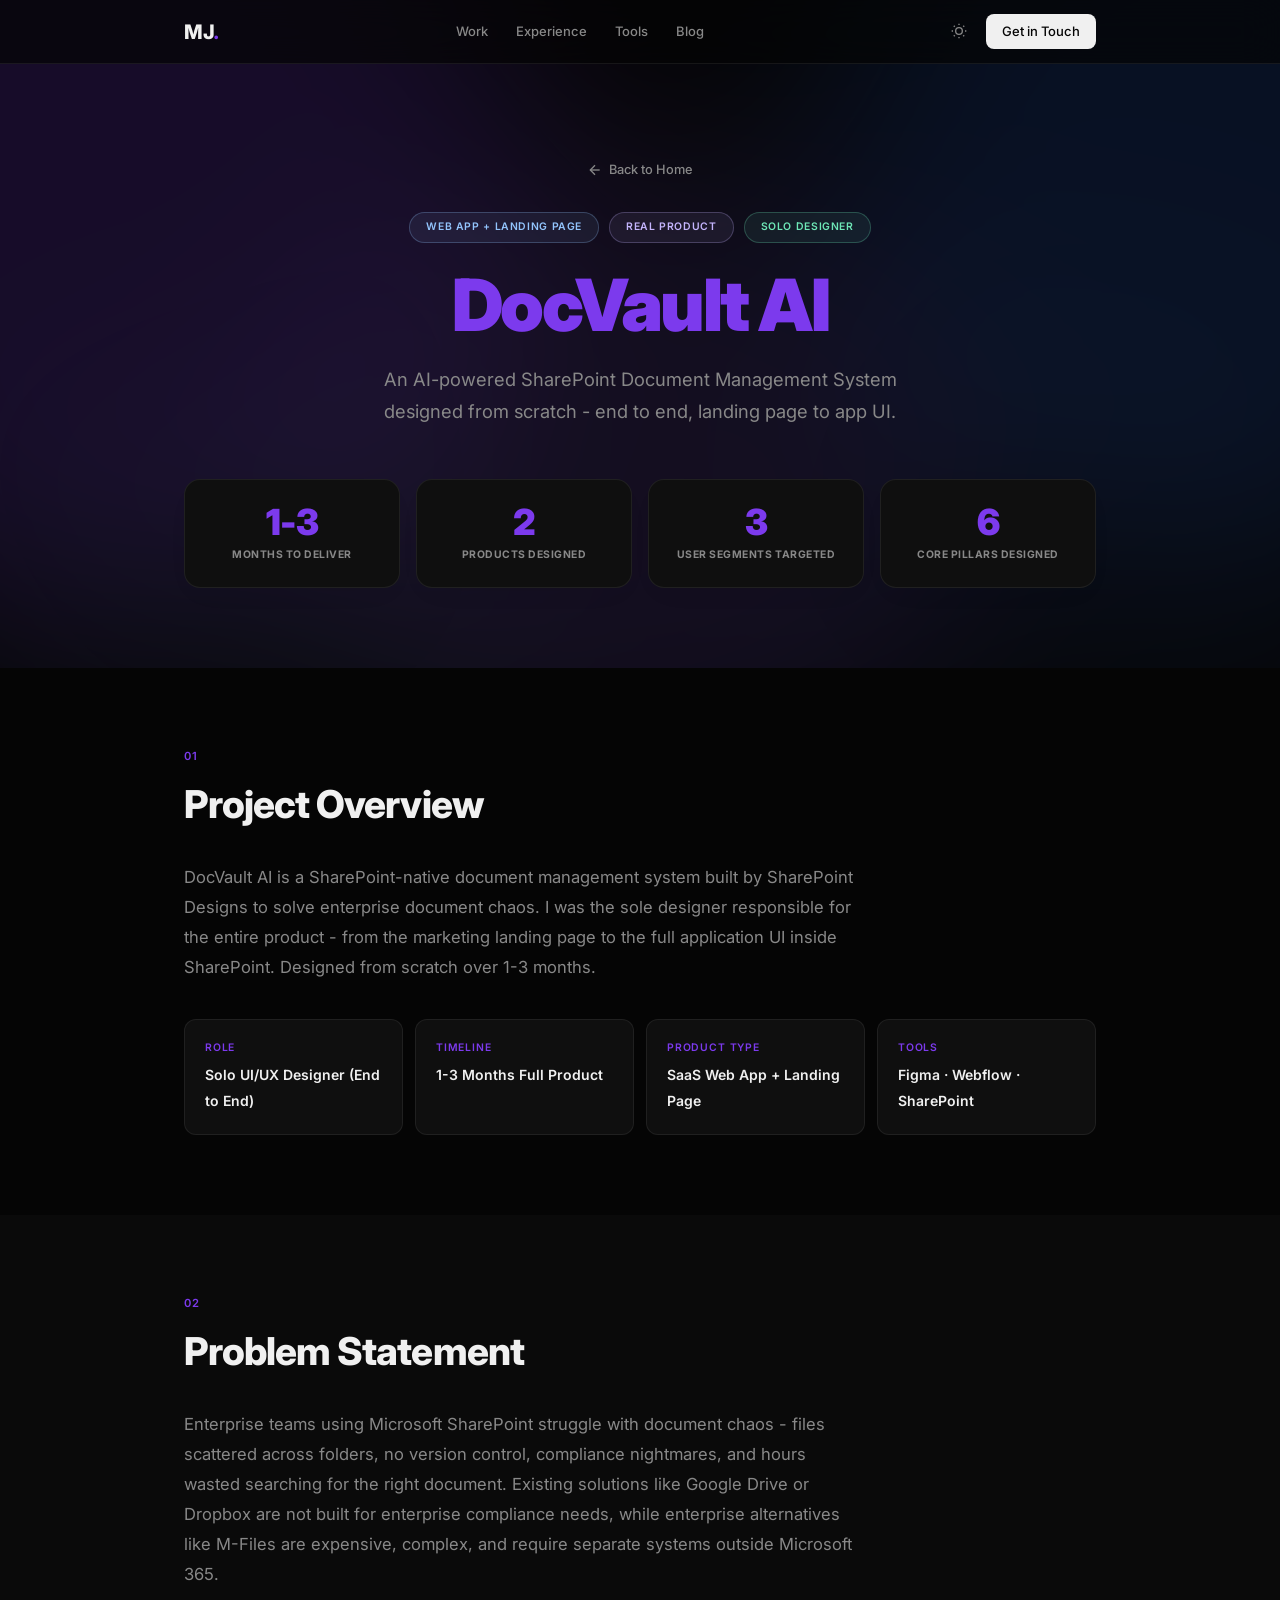
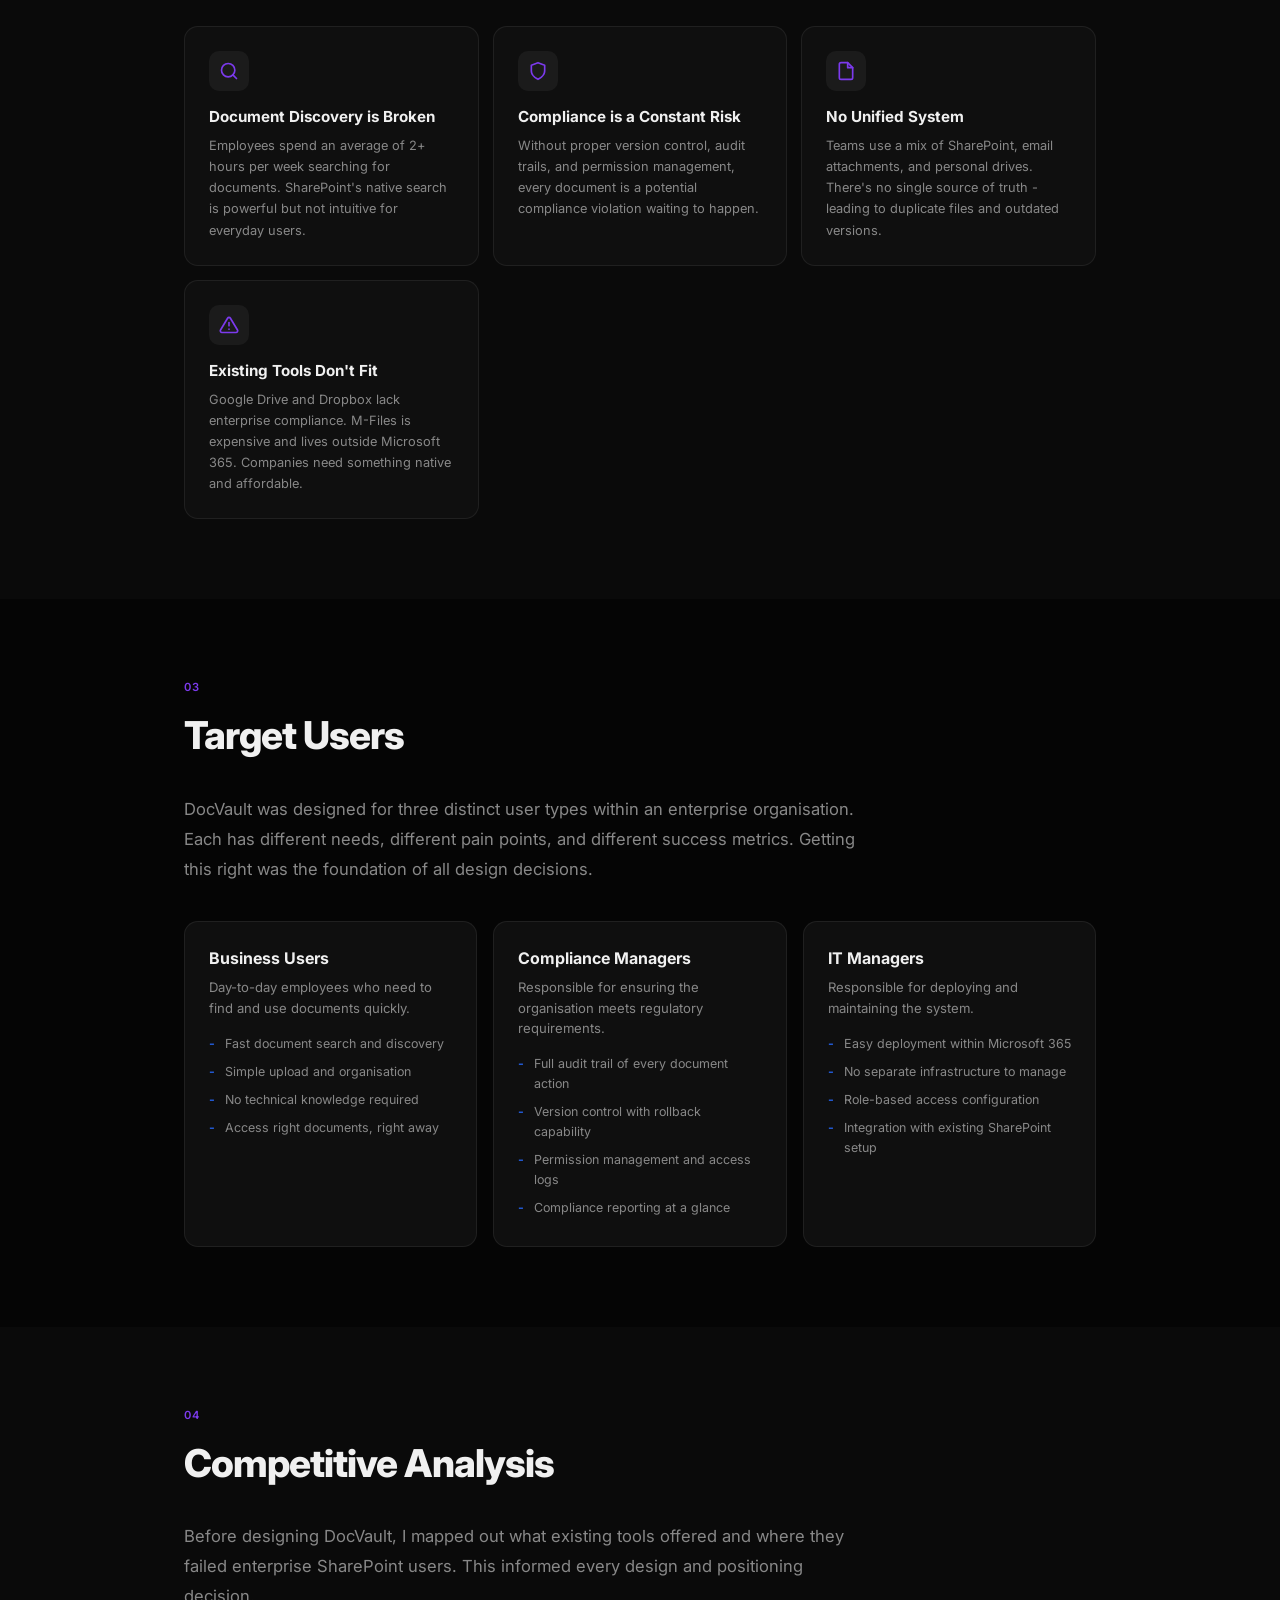
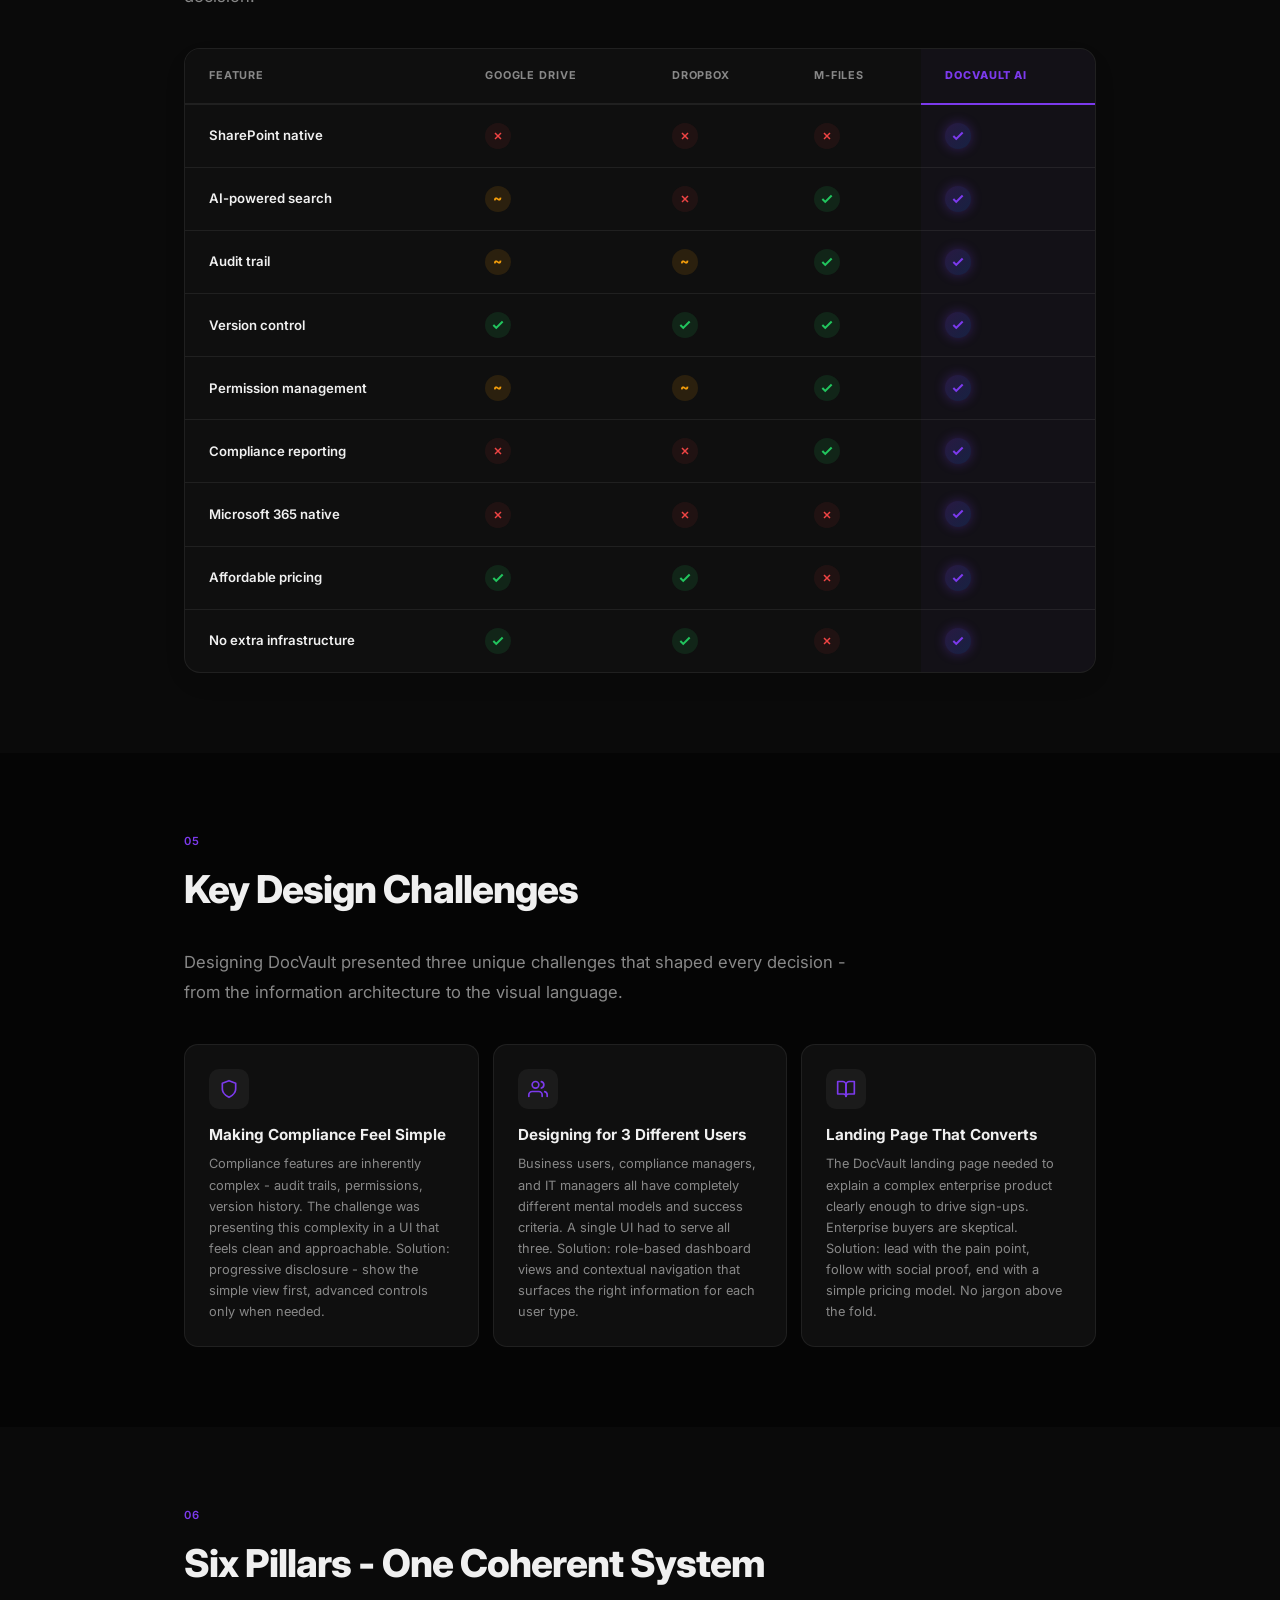
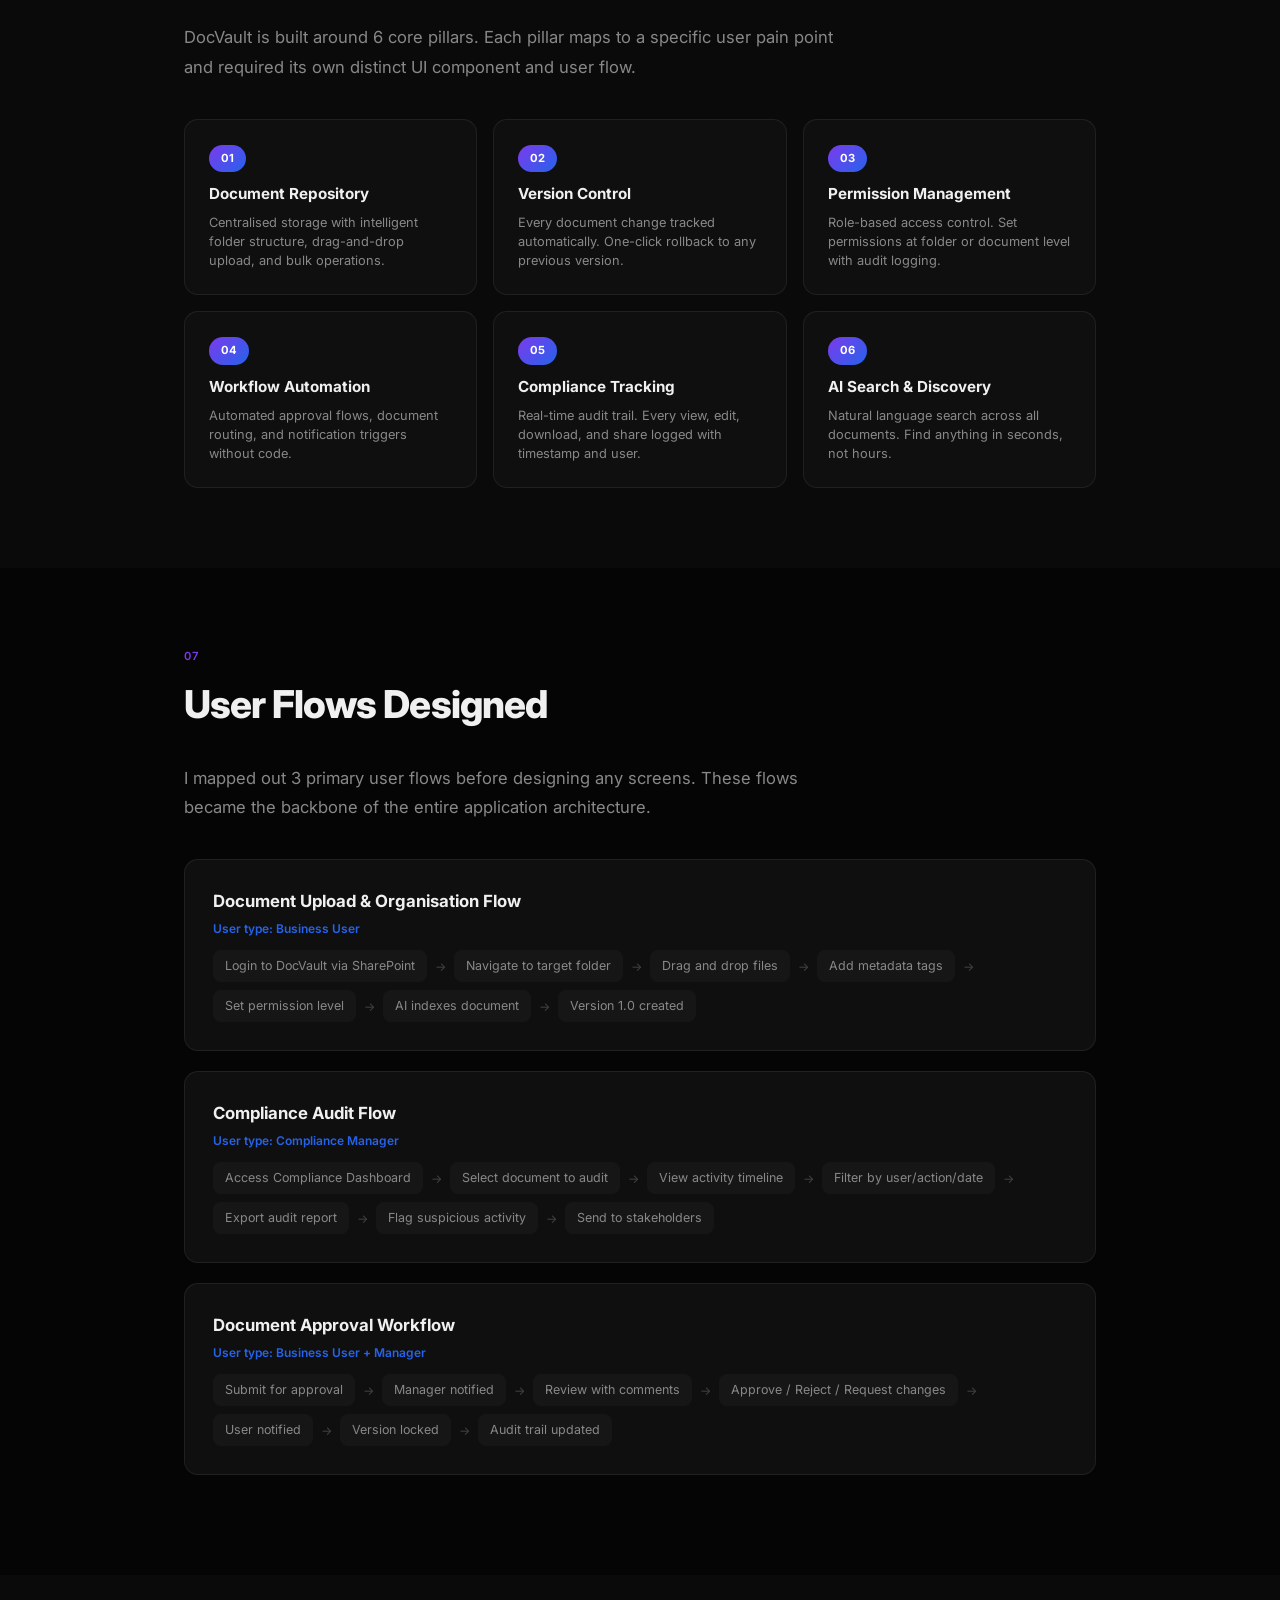
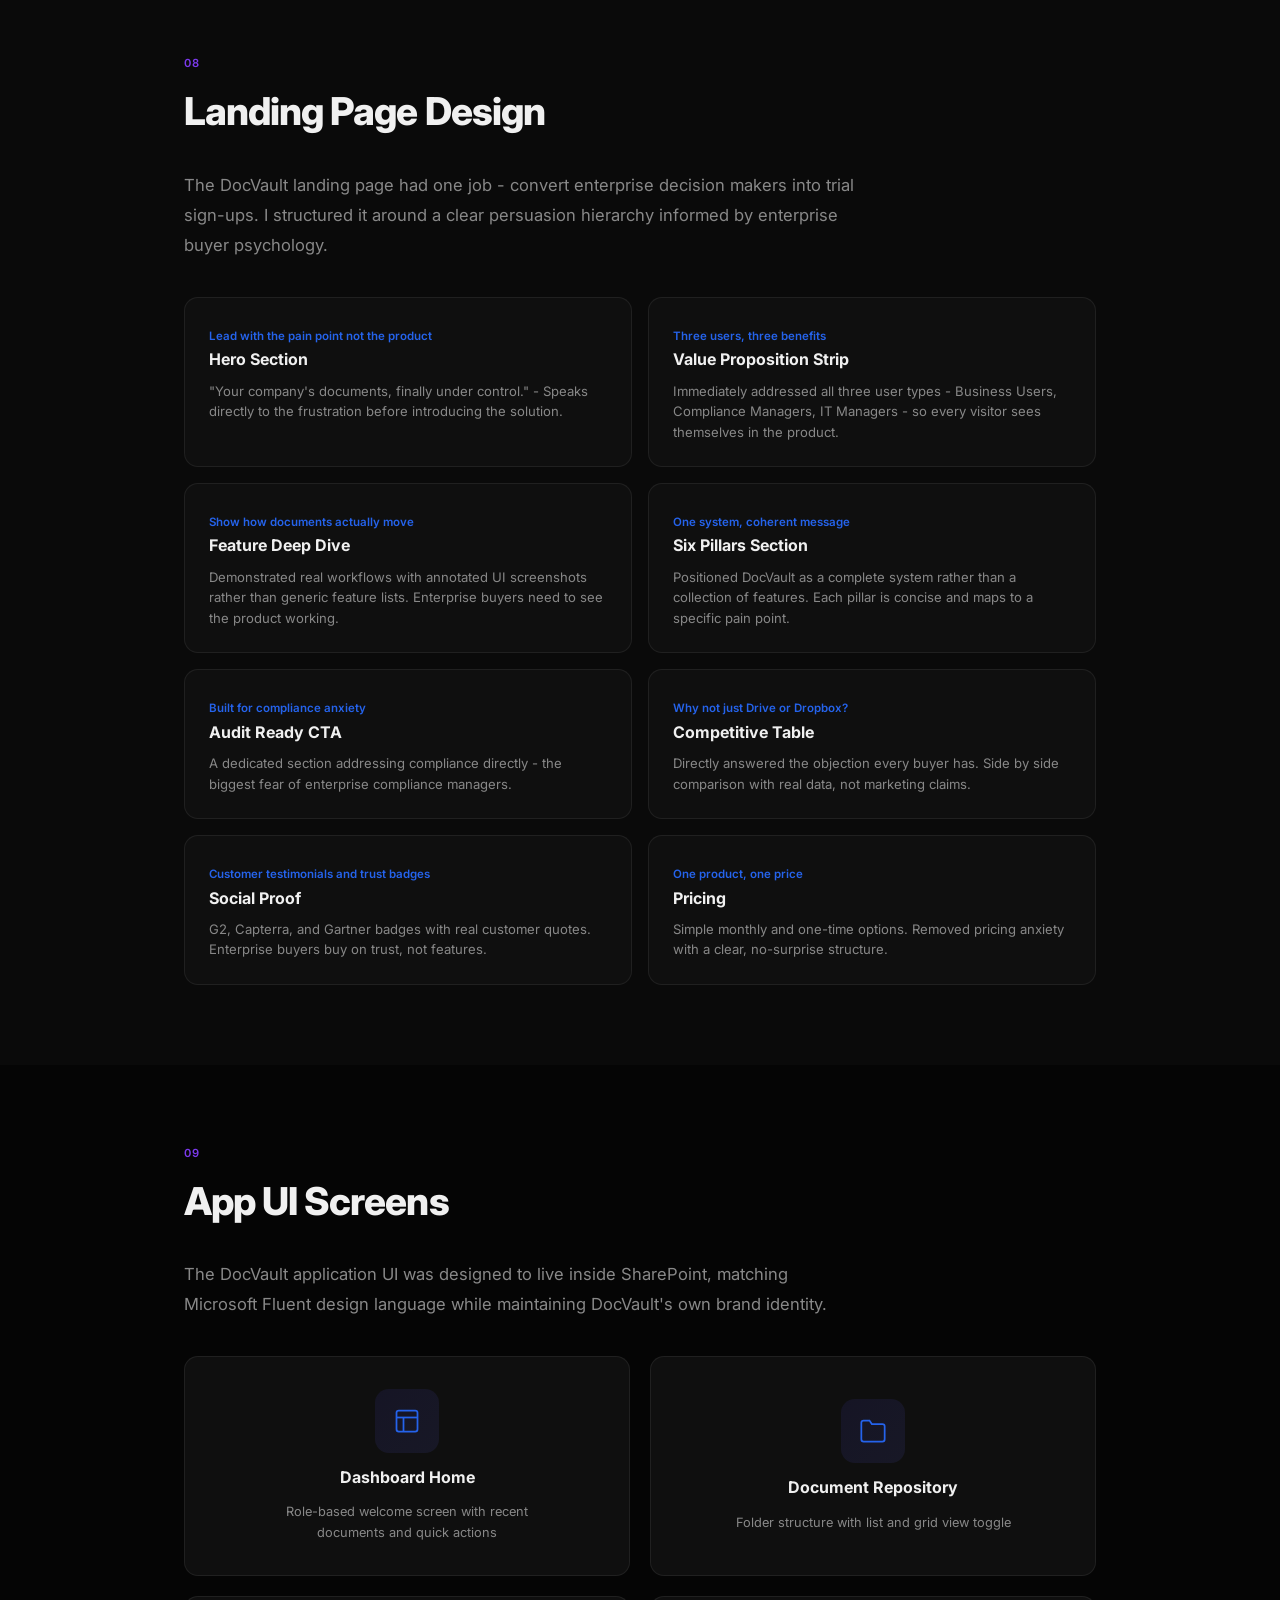
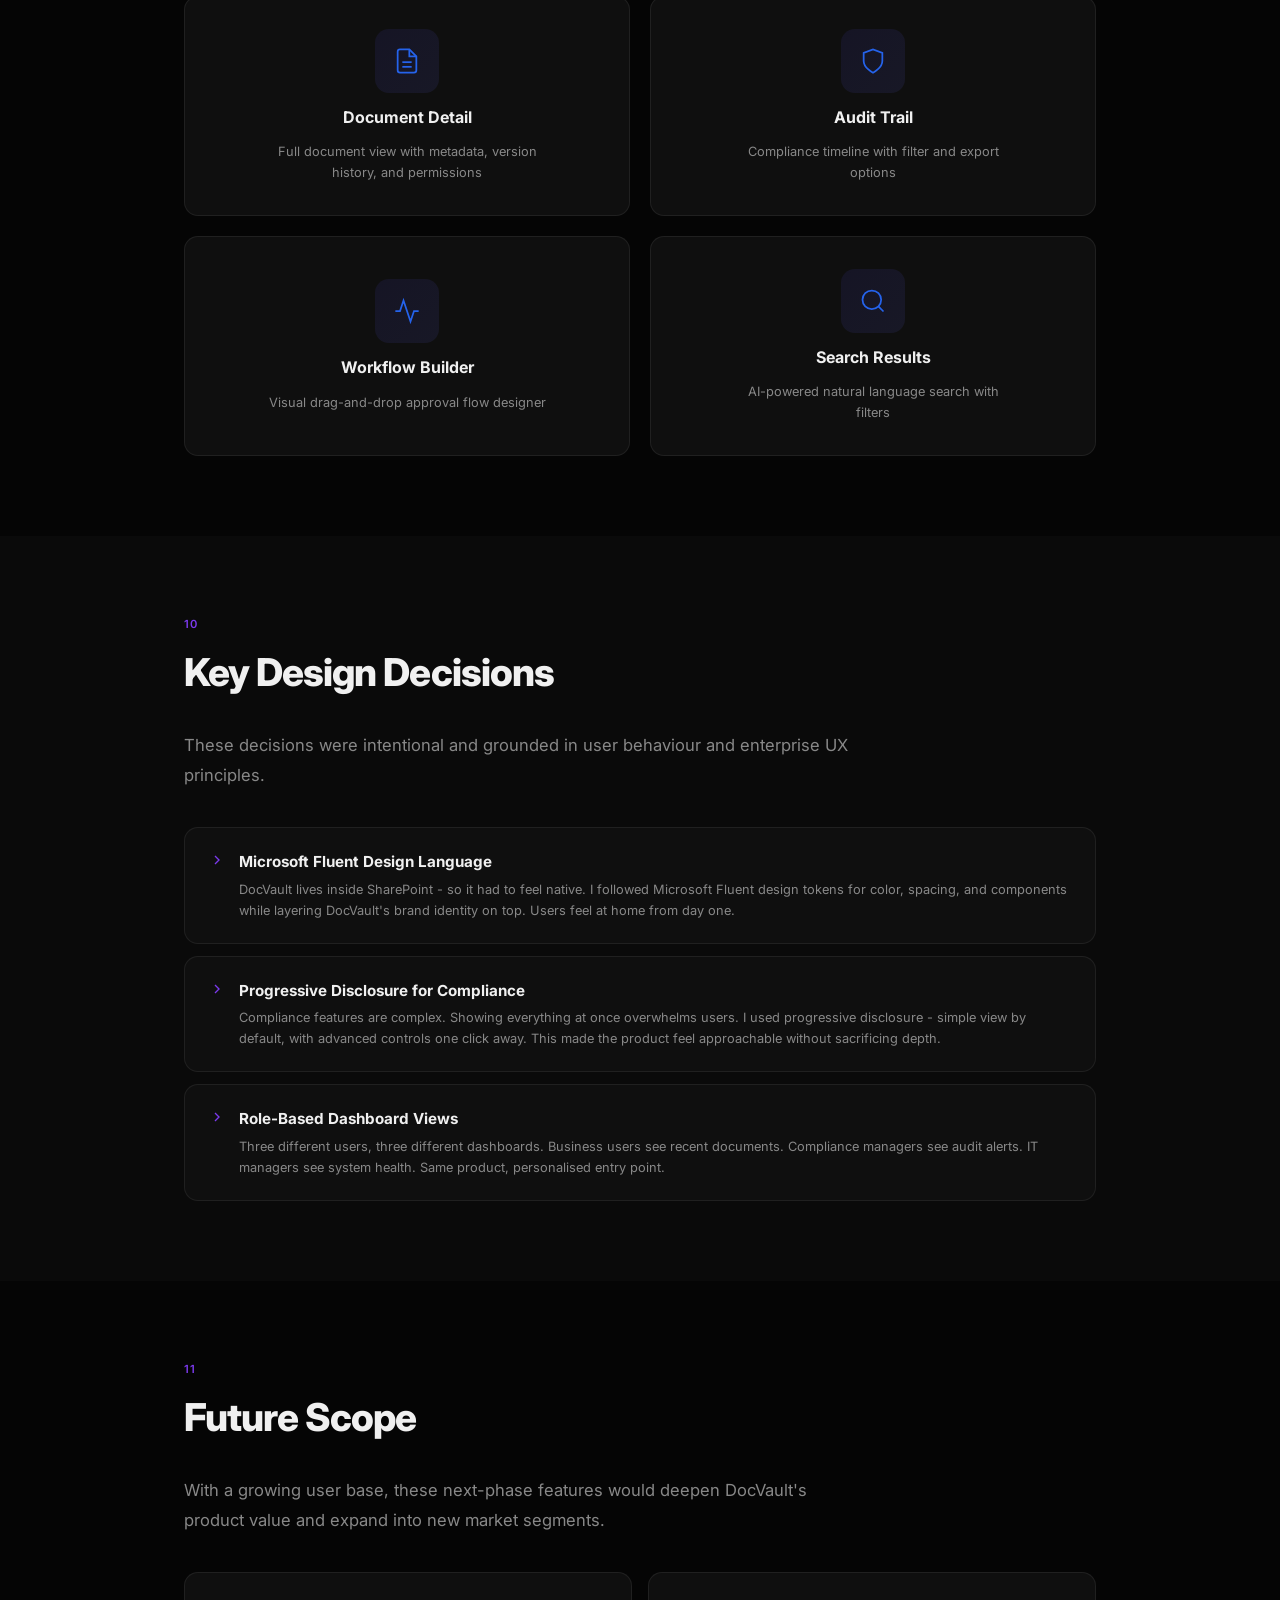
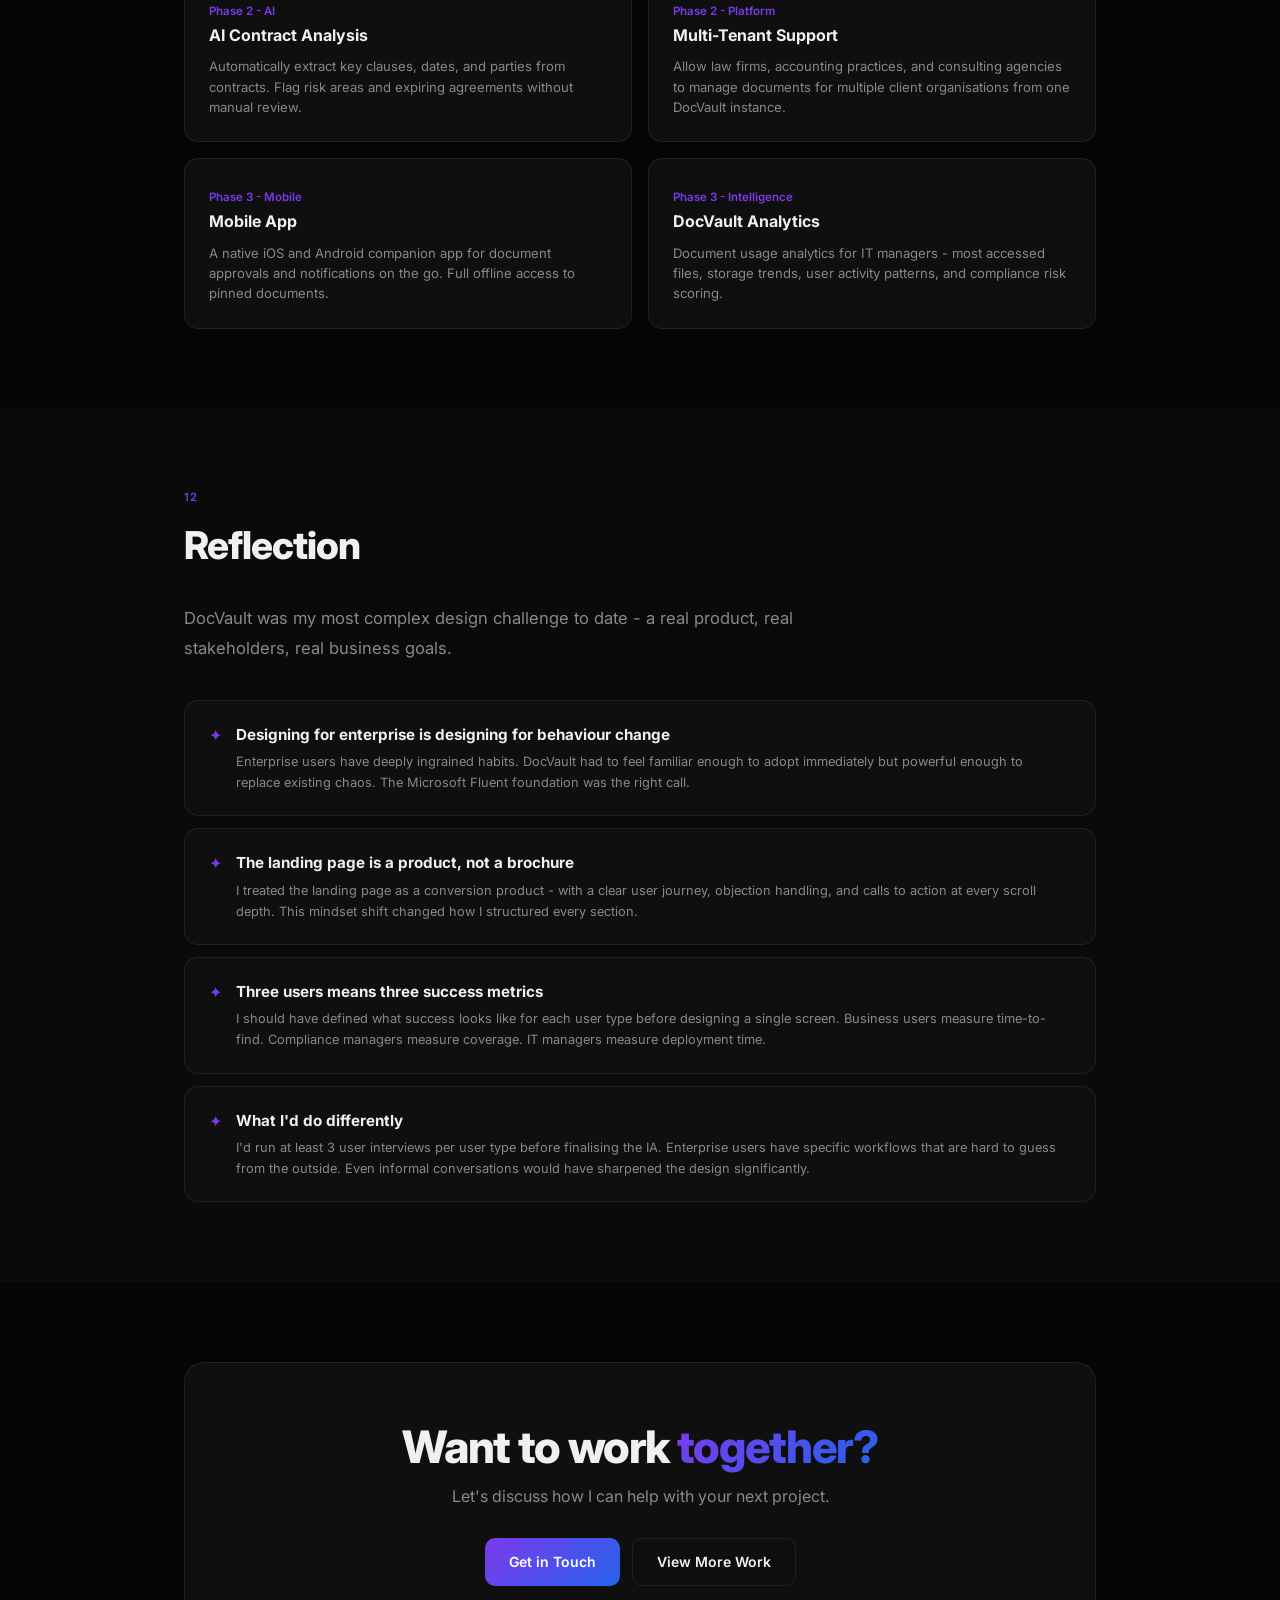
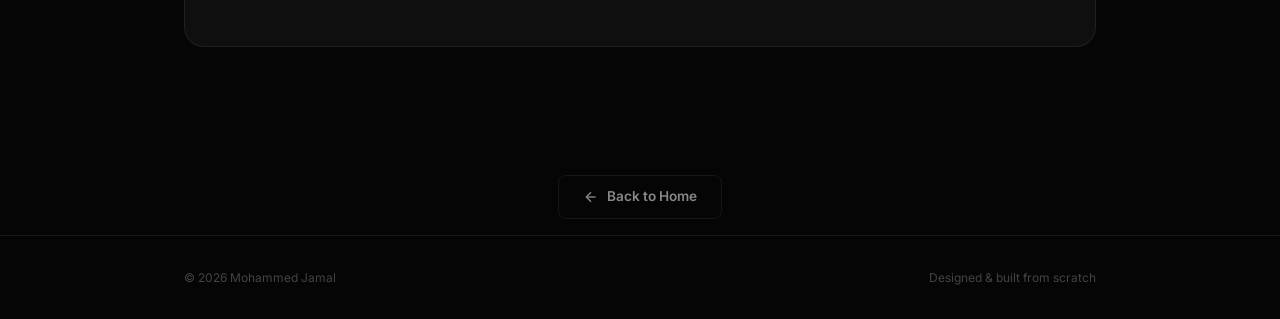
==== docvault.html @ 6e445abd "Add DocVault AI case study page and link from homepage 12-section case study covering project overvi" ====
<!DOCTYPE html>
<html lang="en" data-theme="dark">
<head>
    <meta charset="UTF-8">
    <link rel="icon" type="image/svg+xml" href="favicon.svg">
    <meta name="viewport" content="width=device-width, initial-scale=1.0">
    <title>DocVault AI - Case Study | Mohammed Jamal</title>
    <meta name="description" content="UX case study for DocVault AI - an AI-powered SharePoint Document Management System designed end to end, from landing page to app UI.">
    <link rel="preconnect" href="https://fonts.googleapis.com">
    <link rel="preconnect" href="https://fonts.gstatic.com" crossorigin>
    <link href="https://fonts.googleapis.com/css2?family=Inter:wght@400;500;600;700;800;900&display=swap" rel="stylesheet">
    <link rel="stylesheet" href="css/styles.css">
    <link rel="stylesheet" href="css/case-study.css?v=3">
    <style>
        .dv-flow-card {
            background: var(--surface);
            border: 1px solid var(--border);
            border-radius: 14px;
            padding: 28px;
            margin-bottom: 20px;
            transition: border-color 0.3s;
        }
        .dv-flow-card:hover {
            border-color: var(--gradient-2);
        }
        .dv-flow-card h3 {
            font-size: 1.05rem;
            font-weight: 700;
            margin: 0 0 4px 0;
            color: var(--fg);
        }
        .dv-flow-type {
            font-size: 0.75rem;
            font-weight: 600;
            color: var(--gradient-2);
            margin-bottom: 12px;
            display: block;
        }
        .dv-flow-steps {
            display: flex;
            flex-wrap: wrap;
            gap: 8px;
            align-items: center;
        }
        .dv-flow-step {
            font-size: 0.78rem;
            color: var(--fg-2);
            background: var(--surface-hover);
            padding: 6px 12px;
            border-radius: 8px;
        }
        .dv-flow-arrow {
            color: var(--fg-3);
            font-size: 0.75rem;
        }
        .dv-pillar-grid {
            display: grid;
            grid-template-columns: repeat(3, 1fr);
            gap: 16px;
            margin-top: 24px;
        }
        .dv-pillar-card {
            background: var(--surface);
            border: 1px solid var(--border);
            border-radius: 14px;
            padding: 24px;
            transition: border-color 0.3s, transform 0.3s;
        }
        .dv-pillar-card:hover {
            border-color: var(--gradient-2);
            transform: translateY(-2px);
        }
        .dv-pillar-num {
            display: inline-block;
            font-size: 0.7rem;
            font-weight: 700;
            color: #fff;
            background: linear-gradient(135deg, var(--gradient-1), var(--gradient-2));
            padding: 5px 12px;
            border-radius: 20px;
            margin-bottom: 10px;
        }
        .dv-pillar-card h3 {
            font-size: 0.95rem;
            font-weight: 700;
            margin: 0 0 6px 0;
            color: var(--fg);
        }
        .dv-pillar-card p {
            font-size: 0.8rem;
            color: var(--fg-2);
            line-height: 1.5;
            margin: 0;
        }
        .dv-landing-grid {
            display: grid;
            grid-template-columns: repeat(2, 1fr);
            gap: 16px;
            margin-top: 24px;
        }
        .dv-landing-card {
            background: var(--surface);
            border: 1px solid var(--border);
            border-radius: 14px;
            padding: 24px;
            transition: border-color 0.3s;
        }
        .dv-landing-card:hover {
            border-color: var(--gradient-2);
        }
        .dv-landing-eyebrow {
            font-size: 0.72rem;
            font-weight: 600;
            color: var(--gradient-2);
            margin-bottom: 6px;
        }
        .dv-landing-card h3 {
            font-size: 1rem;
            font-weight: 700;
            margin: 0 0 8px 0;
            color: var(--fg);
        }
        .dv-landing-card p {
            font-size: 0.82rem;
            color: var(--fg-2);
            line-height: 1.55;
            margin: 0;
        }
        .dv-screen-grid {
            display: grid;
            grid-template-columns: repeat(2, 1fr);
            gap: 20px;
            margin-top: 24px;
        }
        .dv-screen-card {
            background: var(--surface);
            border: 1px solid var(--border);
            border-radius: 14px;
            padding: 28px;
            text-align: center;
            min-height: 220px;
            display: flex;
            flex-direction: column;
            justify-content: center;
            align-items: center;
            gap: 12px;
            transition: border-color 0.3s;
        }
        .dv-screen-card:hover {
            border-color: var(--gradient-2);
        }
        .dv-screen-card h3 {
            font-size: 1rem;
            font-weight: 700;
            color: var(--fg);
            margin: 0;
        }
        .dv-screen-card p {
            font-size: 0.8rem;
            color: var(--fg-2);
            margin: 0;
            max-width: 280px;
        }
        .dv-screen-placeholder {
            width: 64px;
            height: 64px;
            border-radius: 14px;
            background: linear-gradient(135deg, rgba(79,70,229,0.1), rgba(99,102,241,0.1));
            display: flex;
            align-items: center;
            justify-content: center;
        }
        .dv-future-grid {
            display: grid;
            grid-template-columns: repeat(2, 1fr);
            gap: 16px;
            margin-top: 24px;
        }
        .dv-future-card {
            background: var(--surface);
            border: 1px solid var(--border);
            border-radius: 14px;
            padding: 24px;
            transition: border-color 0.3s;
        }
        .dv-future-card:hover {
            border-color: var(--gradient-2);
        }
        .dv-future-phase {
            font-size: 0.72rem;
            font-weight: 600;
            color: var(--gradient-1);
            margin-bottom: 6px;
        }
        .dv-future-card h3 {
            font-size: 1rem;
            font-weight: 700;
            margin: 0 0 8px 0;
            color: var(--fg);
        }
        .dv-future-card p {
            font-size: 0.82rem;
            color: var(--fg-2);
            line-height: 1.55;
            margin: 0;
        }
        .dv-users-grid {
            display: grid;
            grid-template-columns: repeat(3, 1fr);
            gap: 16px;
            margin-top: 24px;
        }
        .dv-user-card {
            background: var(--surface);
            border: 1px solid var(--border);
            border-radius: 14px;
            padding: 24px;
            transition: border-color 0.3s;
        }
        .dv-user-card:hover {
            border-color: var(--gradient-2);
        }
        .dv-user-card h3 {
            font-size: 1rem;
            font-weight: 700;
            margin: 0 0 6px 0;
            color: var(--fg);
        }
        .dv-user-card > p {
            font-size: 0.82rem;
            color: var(--fg-2);
            line-height: 1.55;
            margin: 0 0 12px 0;
        }
        .dv-user-card ul {
            list-style: none;
            padding: 0;
            margin: 0;
        }
        .dv-user-card ul li {
            font-size: 0.78rem;
            color: var(--fg-2);
            padding: 4px 0;
            padding-left: 16px;
            position: relative;
        }
        .dv-user-card ul li::before {
            content: '-';
            position: absolute;
            left: 0;
            color: var(--gradient-2);
            font-weight: 600;
        }
        @media (max-width: 768px) {
            .dv-pillar-grid,
            .dv-users-grid {
                grid-template-columns: 1fr;
            }
            .dv-landing-grid,
            .dv-screen-grid,
            .dv-future-grid {
                grid-template-columns: 1fr;
            }
        }
        @media (min-width: 769px) and (max-width: 1024px) {
            .dv-pillar-grid {
                grid-template-columns: repeat(2, 1fr);
            }
        }
    </style>
</head>
<body>
    <!-- Nav -->
    <nav>
        <div class="nav-inner">
            <a href="index.html" class="nav-logo">
                <div class="nav-logo-mark">MJ<span class="logo-dot">.</span></div>
            </a>
            <div class="nav-links">
                <a href="index.html#work">Work</a>
                <a href="index.html#experience">Experience</a>
                <a href="index.html#tools">Tools</a>
                <a href="index.html#blog">Blog</a>
            </div>
            <div class="nav-right">
                <button class="theme-toggle" id="themeBtn" aria-label="Toggle theme">
                    <svg class="ico-sun" width="16" height="16" viewBox="0 0 24 24" fill="none" stroke="currentColor" stroke-width="2"><circle cx="12" cy="12" r="5"/><line x1="12" y1="1" x2="12" y2="3"/><line x1="12" y1="21" x2="12" y2="23"/><line x1="4.22" y1="4.22" x2="5.64" y2="5.64"/><line x1="18.36" y1="18.36" x2="19.78" y2="19.78"/><line x1="1" y1="12" x2="3" y2="12"/><line x1="21" y1="12" x2="23" y2="12"/><line x1="4.22" y1="19.78" x2="5.64" y2="18.36"/><line x1="18.36" y1="5.64" x2="19.78" y2="4.22"/></svg>
                    <svg class="ico-moon" width="16" height="16" viewBox="0 0 24 24" fill="none" stroke="currentColor" stroke-width="2"><path d="M21 12.79A9 9 0 1 1 11.21 3 7 7 0 0 0 21 12.79z"/></svg>
                </button>
                <a href="mailto:jamaluiux04@gmail.com" class="nav-cta">Get in Touch</a>
            </div>
            <button class="burger" id="burger" aria-label="Menu"><span></span><span></span></button>
        </div>
    </nav>

    <!-- Mobile Menu -->
    <div class="mob-menu" id="mobMenu">
        <a href="index.html#work">Work</a>
        <a href="index.html#experience">Experience</a>
        <a href="index.html#tools">Tools</a>
        <a href="index.html#blog">Blog</a>
        <a href="mailto:jamaluiux04@gmail.com" class="mob-cta">Get in Touch</a>
    </div>

    <!-- Case Study Hero -->
    <section class="cs-hero">
        <div class="hero-mesh-bg">
            <div class="mesh-gradient-wrapper">
                <div class="mesh-blob blob-1"></div>
                <div class="mesh-blob blob-2"></div>
                <div class="mesh-blob blob-3"></div>
                <div class="mesh-blob blob-4"></div>
                <div class="mesh-blob blob-5"></div>
            </div>
            <div class="mesh-overlay"></div>
        </div>
        <div class="wrap">
            <a href="index.html" class="cs-back rv">
                <svg width="16" height="16" viewBox="0 0 24 24" fill="none" stroke="currentColor" stroke-width="2"><line x1="19" y1="12" x2="5" y2="12"/><polyline points="12 19 5 12 12 5"/></svg>
                Back to Home
            </a>
            <div class="cs-hero-tags rv">
                <span>Web App + Landing Page</span>
                <span>Real Product</span>
                <span>Solo Designer</span>
            </div>
            <h1 class="cs-hero-title rv">DocVault AI</h1>
            <p class="cs-hero-subtitle rv">An AI-powered SharePoint Document Management System designed from scratch - end to end, landing page to app UI.</p>
            <div class="cs-hero-stats rv">
                <div class="h-stat">
                    <span class="h-stat-num">1-3</span>
                    <span class="h-stat-label">Months to deliver</span>
                </div>
                <div class="h-stat">
                    <span class="h-stat-num">2</span>
                    <span class="h-stat-label">Products designed</span>
                </div>
                <div class="h-stat">
                    <span class="h-stat-num">3</span>
                    <span class="h-stat-label">User segments targeted</span>
                </div>
                <div class="h-stat">
                    <span class="h-stat-num">6</span>
                    <span class="h-stat-label">Core pillars designed</span>
                </div>
            </div>
        </div>
    </section>

    <!-- 01 Project Overview -->
    <section class="cs-section">
        <div class="wrap">
            <div class="cs-section-head rv">
                <span class="sec-label">01</span>
                <h2 class="sec-title">Project Overview</h2>
            </div>
            <p class="cs-body rv">DocVault AI is a SharePoint-native document management system built by SharePoint Designs to solve enterprise document chaos. I was the sole designer responsible for the entire product - from the marketing landing page to the full application UI inside SharePoint. Designed from scratch over 1-3 months.</p>
            <div class="cs-meta-grid rv">
                <div class="cs-meta-card">
                    <span class="cs-meta-label">Role</span>
                    <span class="cs-meta-value">Solo UI/UX Designer (End to End)</span>
                </div>
                <div class="cs-meta-card">
                    <span class="cs-meta-label">Timeline</span>
                    <span class="cs-meta-value">1-3 Months Full Product</span>
                </div>
                <div class="cs-meta-card">
                    <span class="cs-meta-label">Product Type</span>
                    <span class="cs-meta-value">SaaS Web App + Landing Page</span>
                </div>
                <div class="cs-meta-card">
                    <span class="cs-meta-label">Tools</span>
                    <span class="cs-meta-value">Figma · Webflow · SharePoint</span>
                </div>
            </div>
        </div>
    </section>

    <!-- 02 Problem Statement -->
    <section class="cs-section cs-section-alt">
        <div class="wrap">
            <div class="cs-section-head rv">
                <span class="sec-label">02</span>
                <h2 class="sec-title">Problem Statement</h2>
            </div>
            <p class="cs-body rv">Enterprise teams using Microsoft SharePoint struggle with document chaos - files scattered across folders, no version control, compliance nightmares, and hours wasted searching for the right document. Existing solutions like Google Drive or Dropbox are not built for enterprise compliance needs, while enterprise alternatives like M-Files are expensive, complex, and require separate systems outside Microsoft 365.</p>
            <div class="cs-problems rv">
                <div class="cs-problem-card">
                    <div class="cs-problem-icon">
                        <svg width="20" height="20" viewBox="0 0 24 24" fill="none" stroke="currentColor" stroke-width="2" stroke-linecap="round" stroke-linejoin="round"><circle cx="11" cy="11" r="8"/><line x1="21" y1="21" x2="16.65" y2="16.65"/></svg>
                    </div>
                    <h3>Document Discovery is Broken</h3>
                    <p>Employees spend an average of 2+ hours per week searching for documents. SharePoint's native search is powerful but not intuitive for everyday users.</p>
                </div>
                <div class="cs-problem-card">
                    <div class="cs-problem-icon">
                        <svg width="20" height="20" viewBox="0 0 24 24" fill="none" stroke="currentColor" stroke-width="2" stroke-linecap="round" stroke-linejoin="round"><path d="M12 22s8-4 8-10V5l-8-3-8 3v7c0 6 8 10 8 10z"/></svg>
                    </div>
                    <h3>Compliance is a Constant Risk</h3>
                    <p>Without proper version control, audit trails, and permission management, every document is a potential compliance violation waiting to happen.</p>
                </div>
                <div class="cs-problem-card">
                    <div class="cs-problem-icon">
                        <svg width="20" height="20" viewBox="0 0 24 24" fill="none" stroke="currentColor" stroke-width="2" stroke-linecap="round" stroke-linejoin="round"><path d="M14 2H6a2 2 0 0 0-2 2v16a2 2 0 0 0 2 2h12a2 2 0 0 0 2-2V8z"/><polyline points="14 2 14 8 20 8"/></svg>
                    </div>
                    <h3>No Unified System</h3>
                    <p>Teams use a mix of SharePoint, email attachments, and personal drives. There's no single source of truth - leading to duplicate files and outdated versions.</p>
                </div>
                <div class="cs-problem-card">
                    <div class="cs-problem-icon">
                        <svg width="20" height="20" viewBox="0 0 24 24" fill="none" stroke="currentColor" stroke-width="2" stroke-linecap="round" stroke-linejoin="round"><path d="M10.29 3.86L1.82 18a2 2 0 0 0 1.71 3h16.94a2 2 0 0 0 1.71-3L13.71 3.86a2 2 0 0 0-3.42 0z"/><line x1="12" y1="9" x2="12" y2="13"/><line x1="12" y1="17" x2="12.01" y2="17"/></svg>
                    </div>
                    <h3>Existing Tools Don't Fit</h3>
                    <p>Google Drive and Dropbox lack enterprise compliance. M-Files is expensive and lives outside Microsoft 365. Companies need something native and affordable.</p>
                </div>
            </div>
        </div>
    </section>

    <!-- 03 Target Users -->
    <section class="cs-section">
        <div class="wrap">
            <div class="cs-section-head rv">
                <span class="sec-label">03</span>
                <h2 class="sec-title">Target Users</h2>
            </div>
            <p class="cs-body rv">DocVault was designed for three distinct user types within an enterprise organisation. Each has different needs, different pain points, and different success metrics. Getting this right was the foundation of all design decisions.</p>
            <div class="dv-users-grid rv">
                <div class="dv-user-card">
                    <h3>Business Users</h3>
                    <p>Day-to-day employees who need to find and use documents quickly.</p>
                    <ul>
                        <li>Fast document search and discovery</li>
                        <li>Simple upload and organisation</li>
                        <li>No technical knowledge required</li>
                        <li>Access right documents, right away</li>
                    </ul>
                </div>
                <div class="dv-user-card">
                    <h3>Compliance Managers</h3>
                    <p>Responsible for ensuring the organisation meets regulatory requirements.</p>
                    <ul>
                        <li>Full audit trail of every document action</li>
                        <li>Version control with rollback capability</li>
                        <li>Permission management and access logs</li>
                        <li>Compliance reporting at a glance</li>
                    </ul>
                </div>
                <div class="dv-user-card">
                    <h3>IT Managers</h3>
                    <p>Responsible for deploying and maintaining the system.</p>
                    <ul>
                        <li>Easy deployment within Microsoft 365</li>
                        <li>No separate infrastructure to manage</li>
                        <li>Role-based access configuration</li>
                        <li>Integration with existing SharePoint setup</li>
                    </ul>
                </div>
            </div>
        </div>
    </section>

    <!-- 04 Competitive Analysis -->
    <section class="cs-section cs-section-alt">
        <div class="wrap">
            <div class="cs-section-head rv">
                <span class="sec-label">04</span>
                <h2 class="sec-title">Competitive Analysis</h2>
            </div>
            <p class="cs-body rv">Before designing DocVault, I mapped out what existing tools offered and where they failed enterprise SharePoint users. This informed every design and positioning decision.</p>
            <div class="cs-table-wrap rv">
                <table class="cs-table">
                    <thead>
                        <tr>
                            <th>Feature</th>
                            <th>Google Drive</th>
                            <th>Dropbox</th>
                            <th>M-Files</th>
                            <th class="cs-table-highlight">DocVault AI</th>
                        </tr>
                    </thead>
                    <tbody>
                        <tr>
                            <td>SharePoint native</td>
                            <td><div class="cell-status no"><svg width="12" height="12" viewBox="0 0 24 24" fill="none" stroke="currentColor" stroke-width="3"><line x1="18" y1="6" x2="6" y2="18"/><line x1="6" y1="6" x2="18" y2="18"/></svg></div></td>
                            <td><div class="cell-status no"><svg width="12" height="12" viewBox="0 0 24 24" fill="none" stroke="currentColor" stroke-width="3"><line x1="18" y1="6" x2="6" y2="18"/><line x1="6" y1="6" x2="18" y2="18"/></svg></div></td>
                            <td><div class="cell-status no"><svg width="12" height="12" viewBox="0 0 24 24" fill="none" stroke="currentColor" stroke-width="3"><line x1="18" y1="6" x2="6" y2="18"/><line x1="6" y1="6" x2="18" y2="18"/></svg></div></td>
                            <td class="cs-table-highlight"><div class="cell-status yes"><svg width="14" height="14" viewBox="0 0 24 24" fill="none" stroke="currentColor" stroke-width="3.5"><polyline points="20 6 9 17 4 12"/></svg></div></td>
                        </tr>
                        <tr>
                            <td>AI-powered search</td>
                            <td><div class="cell-status partial">~</div></td>
                            <td><div class="cell-status no"><svg width="12" height="12" viewBox="0 0 24 24" fill="none" stroke="currentColor" stroke-width="3"><line x1="18" y1="6" x2="6" y2="18"/><line x1="6" y1="6" x2="18" y2="18"/></svg></div></td>
                            <td><div class="cell-status yes"><svg width="14" height="14" viewBox="0 0 24 24" fill="none" stroke="currentColor" stroke-width="3.5"><polyline points="20 6 9 17 4 12"/></svg></div></td>
                            <td class="cs-table-highlight"><div class="cell-status yes"><svg width="14" height="14" viewBox="0 0 24 24" fill="none" stroke="currentColor" stroke-width="3.5"><polyline points="20 6 9 17 4 12"/></svg></div></td>
                        </tr>
                        <tr>
                            <td>Audit trail</td>
                            <td><div class="cell-status partial">~</div></td>
                            <td><div class="cell-status partial">~</div></td>
                            <td><div class="cell-status yes"><svg width="14" height="14" viewBox="0 0 24 24" fill="none" stroke="currentColor" stroke-width="3.5"><polyline points="20 6 9 17 4 12"/></svg></div></td>
                            <td class="cs-table-highlight"><div class="cell-status yes"><svg width="14" height="14" viewBox="0 0 24 24" fill="none" stroke="currentColor" stroke-width="3.5"><polyline points="20 6 9 17 4 12"/></svg></div></td>
                        </tr>
                        <tr>
                            <td>Version control</td>
                            <td><div class="cell-status yes"><svg width="14" height="14" viewBox="0 0 24 24" fill="none" stroke="currentColor" stroke-width="3.5"><polyline points="20 6 9 17 4 12"/></svg></div></td>
                            <td><div class="cell-status yes"><svg width="14" height="14" viewBox="0 0 24 24" fill="none" stroke="currentColor" stroke-width="3.5"><polyline points="20 6 9 17 4 12"/></svg></div></td>
                            <td><div class="cell-status yes"><svg width="14" height="14" viewBox="0 0 24 24" fill="none" stroke="currentColor" stroke-width="3.5"><polyline points="20 6 9 17 4 12"/></svg></div></td>
                            <td class="cs-table-highlight"><div class="cell-status yes"><svg width="14" height="14" viewBox="0 0 24 24" fill="none" stroke="currentColor" stroke-width="3.5"><polyline points="20 6 9 17 4 12"/></svg></div></td>
                        </tr>
                        <tr>
                            <td>Permission management</td>
                            <td><div class="cell-status partial">~</div></td>
                            <td><div class="cell-status partial">~</div></td>
                            <td><div class="cell-status yes"><svg width="14" height="14" viewBox="0 0 24 24" fill="none" stroke="currentColor" stroke-width="3.5"><polyline points="20 6 9 17 4 12"/></svg></div></td>
                            <td class="cs-table-highlight"><div class="cell-status yes"><svg width="14" height="14" viewBox="0 0 24 24" fill="none" stroke="currentColor" stroke-width="3.5"><polyline points="20 6 9 17 4 12"/></svg></div></td>
                        </tr>
                        <tr>
                            <td>Compliance reporting</td>
                            <td><div class="cell-status no"><svg width="12" height="12" viewBox="0 0 24 24" fill="none" stroke="currentColor" stroke-width="3"><line x1="18" y1="6" x2="6" y2="18"/><line x1="6" y1="6" x2="18" y2="18"/></svg></div></td>
                            <td><div class="cell-status no"><svg width="12" height="12" viewBox="0 0 24 24" fill="none" stroke="currentColor" stroke-width="3"><line x1="18" y1="6" x2="6" y2="18"/><line x1="6" y1="6" x2="18" y2="18"/></svg></div></td>
                            <td><div class="cell-status yes"><svg width="14" height="14" viewBox="0 0 24 24" fill="none" stroke="currentColor" stroke-width="3.5"><polyline points="20 6 9 17 4 12"/></svg></div></td>
                            <td class="cs-table-highlight"><div class="cell-status yes"><svg width="14" height="14" viewBox="0 0 24 24" fill="none" stroke="currentColor" stroke-width="3.5"><polyline points="20 6 9 17 4 12"/></svg></div></td>
                        </tr>
                        <tr>
                            <td>Microsoft 365 native</td>
                            <td><div class="cell-status no"><svg width="12" height="12" viewBox="0 0 24 24" fill="none" stroke="currentColor" stroke-width="3"><line x1="18" y1="6" x2="6" y2="18"/><line x1="6" y1="6" x2="18" y2="18"/></svg></div></td>
                            <td><div class="cell-status no"><svg width="12" height="12" viewBox="0 0 24 24" fill="none" stroke="currentColor" stroke-width="3"><line x1="18" y1="6" x2="6" y2="18"/><line x1="6" y1="6" x2="18" y2="18"/></svg></div></td>
                            <td><div class="cell-status no"><svg width="12" height="12" viewBox="0 0 24 24" fill="none" stroke="currentColor" stroke-width="3"><line x1="18" y1="6" x2="6" y2="18"/><line x1="6" y1="6" x2="18" y2="18"/></svg></div></td>
                            <td class="cs-table-highlight"><div class="cell-status yes"><svg width="14" height="14" viewBox="0 0 24 24" fill="none" stroke="currentColor" stroke-width="3.5"><polyline points="20 6 9 17 4 12"/></svg></div></td>
                        </tr>
                        <tr>
                            <td>Affordable pricing</td>
                            <td><div class="cell-status yes"><svg width="14" height="14" viewBox="0 0 24 24" fill="none" stroke="currentColor" stroke-width="3.5"><polyline points="20 6 9 17 4 12"/></svg></div></td>
                            <td><div class="cell-status yes"><svg width="14" height="14" viewBox="0 0 24 24" fill="none" stroke="currentColor" stroke-width="3.5"><polyline points="20 6 9 17 4 12"/></svg></div></td>
                            <td><div class="cell-status no"><svg width="12" height="12" viewBox="0 0 24 24" fill="none" stroke="currentColor" stroke-width="3"><line x1="18" y1="6" x2="6" y2="18"/><line x1="6" y1="6" x2="18" y2="18"/></svg></div></td>
                            <td class="cs-table-highlight"><div class="cell-status yes"><svg width="14" height="14" viewBox="0 0 24 24" fill="none" stroke="currentColor" stroke-width="3.5"><polyline points="20 6 9 17 4 12"/></svg></div></td>
                        </tr>
                        <tr>
                            <td>No extra infrastructure</td>
                            <td><div class="cell-status yes"><svg width="14" height="14" viewBox="0 0 24 24" fill="none" stroke="currentColor" stroke-width="3.5"><polyline points="20 6 9 17 4 12"/></svg></div></td>
                            <td><div class="cell-status yes"><svg width="14" height="14" viewBox="0 0 24 24" fill="none" stroke="currentColor" stroke-width="3.5"><polyline points="20 6 9 17 4 12"/></svg></div></td>
                            <td><div class="cell-status no"><svg width="12" height="12" viewBox="0 0 24 24" fill="none" stroke="currentColor" stroke-width="3"><line x1="18" y1="6" x2="6" y2="18"/><line x1="6" y1="6" x2="18" y2="18"/></svg></div></td>
                            <td class="cs-table-highlight"><div class="cell-status yes"><svg width="14" height="14" viewBox="0 0 24 24" fill="none" stroke="currentColor" stroke-width="3.5"><polyline points="20 6 9 17 4 12"/></svg></div></td>
                        </tr>
                    </tbody>
                </table>
            </div>
        </div>
    </section>

    <!-- 05 Key Design Challenges -->
    <section class="cs-section">
        <div class="wrap">
            <div class="cs-section-head rv">
                <span class="sec-label">05</span>
                <h2 class="sec-title">Key Design Challenges</h2>
            </div>
            <p class="cs-body rv">Designing DocVault presented three unique challenges that shaped every decision - from the information architecture to the visual language.</p>
            <div class="cs-problems rv">
                <div class="cs-problem-card">
                    <div class="cs-problem-icon">
                        <svg width="20" height="20" viewBox="0 0 24 24" fill="none" stroke="currentColor" stroke-width="2" stroke-linecap="round" stroke-linejoin="round"><path d="M12 22s8-4 8-10V5l-8-3-8 3v7c0 6 8 10 8 10z"/></svg>
                    </div>
                    <h3>Making Compliance Feel Simple</h3>
                    <p>Compliance features are inherently complex - audit trails, permissions, version history. The challenge was presenting this complexity in a UI that feels clean and approachable. Solution: progressive disclosure - show the simple view first, advanced controls only when needed.</p>
                </div>
                <div class="cs-problem-card">
                    <div class="cs-problem-icon">
                        <svg width="20" height="20" viewBox="0 0 24 24" fill="none" stroke="currentColor" stroke-width="2" stroke-linecap="round" stroke-linejoin="round"><path d="M17 21v-2a4 4 0 0 0-4-4H5a4 4 0 0 0-4 4v2"/><circle cx="9" cy="7" r="4"/><path d="M23 21v-2a4 4 0 0 0-3-3.87"/><path d="M16 3.13a4 4 0 0 1 0 7.75"/></svg>
                    </div>
                    <h3>Designing for 3 Different Users</h3>
                    <p>Business users, compliance managers, and IT managers all have completely different mental models and success criteria. A single UI had to serve all three. Solution: role-based dashboard views and contextual navigation that surfaces the right information for each user type.</p>
                </div>
                <div class="cs-problem-card">
                    <div class="cs-problem-icon">
                        <svg width="20" height="20" viewBox="0 0 24 24" fill="none" stroke="currentColor" stroke-width="2" stroke-linecap="round" stroke-linejoin="round"><path d="M2 3h6a4 4 0 0 1 4 4v14a3 3 0 0 0-3-3H2z"/><path d="M22 3h-6a4 4 0 0 0-4 4v14a3 3 0 0 1 3-3h7z"/></svg>
                    </div>
                    <h3>Landing Page That Converts</h3>
                    <p>The DocVault landing page needed to explain a complex enterprise product clearly enough to drive sign-ups. Enterprise buyers are skeptical. Solution: lead with the pain point, follow with social proof, end with a simple pricing model. No jargon above the fold.</p>
                </div>
            </div>
        </div>
    </section>

    <!-- 06 Six Pillars -->
    <section class="cs-section cs-section-alt">
        <div class="wrap">
            <div class="cs-section-head rv">
                <span class="sec-label">06</span>
                <h2 class="sec-title">Six Pillars - One Coherent System</h2>
            </div>
            <p class="cs-body rv">DocVault is built around 6 core pillars. Each pillar maps to a specific user pain point and required its own distinct UI component and user flow.</p>
            <div class="dv-pillar-grid rv">
                <div class="dv-pillar-card">
                    <span class="dv-pillar-num">01</span>
                    <h3>Document Repository</h3>
                    <p>Centralised storage with intelligent folder structure, drag-and-drop upload, and bulk operations.</p>
                </div>
                <div class="dv-pillar-card">
                    <span class="dv-pillar-num">02</span>
                    <h3>Version Control</h3>
                    <p>Every document change tracked automatically. One-click rollback to any previous version.</p>
                </div>
                <div class="dv-pillar-card">
                    <span class="dv-pillar-num">03</span>
                    <h3>Permission Management</h3>
                    <p>Role-based access control. Set permissions at folder or document level with audit logging.</p>
                </div>
                <div class="dv-pillar-card">
                    <span class="dv-pillar-num">04</span>
                    <h3>Workflow Automation</h3>
                    <p>Automated approval flows, document routing, and notification triggers without code.</p>
                </div>
                <div class="dv-pillar-card">
                    <span class="dv-pillar-num">05</span>
                    <h3>Compliance Tracking</h3>
                    <p>Real-time audit trail. Every view, edit, download, and share logged with timestamp and user.</p>
                </div>
                <div class="dv-pillar-card">
                    <span class="dv-pillar-num">06</span>
                    <h3>AI Search & Discovery</h3>
                    <p>Natural language search across all documents. Find anything in seconds, not hours.</p>
                </div>
            </div>
        </div>
    </section>

    <!-- 07 User Flows -->
    <section class="cs-section">
        <div class="wrap">
            <div class="cs-section-head rv">
                <span class="sec-label">07</span>
                <h2 class="sec-title">User Flows Designed</h2>
            </div>
            <p class="cs-body rv">I mapped out 3 primary user flows before designing any screens. These flows became the backbone of the entire application architecture.</p>
            <div class="rv">
                <div class="dv-flow-card">
                    <h3>Document Upload & Organisation Flow</h3>
                    <span class="dv-flow-type">User type: Business User</span>
                    <div class="dv-flow-steps">
                        <span class="dv-flow-step">Login to DocVault via SharePoint</span>
                        <span class="dv-flow-arrow">&rarr;</span>
                        <span class="dv-flow-step">Navigate to target folder</span>
                        <span class="dv-flow-arrow">&rarr;</span>
                        <span class="dv-flow-step">Drag and drop files</span>
                        <span class="dv-flow-arrow">&rarr;</span>
                        <span class="dv-flow-step">Add metadata tags</span>
                        <span class="dv-flow-arrow">&rarr;</span>
                        <span class="dv-flow-step">Set permission level</span>
                        <span class="dv-flow-arrow">&rarr;</span>
                        <span class="dv-flow-step">AI indexes document</span>
                        <span class="dv-flow-arrow">&rarr;</span>
                        <span class="dv-flow-step">Version 1.0 created</span>
                    </div>
                </div>
                <div class="dv-flow-card">
                    <h3>Compliance Audit Flow</h3>
                    <span class="dv-flow-type">User type: Compliance Manager</span>
                    <div class="dv-flow-steps">
                        <span class="dv-flow-step">Access Compliance Dashboard</span>
                        <span class="dv-flow-arrow">&rarr;</span>
                        <span class="dv-flow-step">Select document to audit</span>
                        <span class="dv-flow-arrow">&rarr;</span>
                        <span class="dv-flow-step">View activity timeline</span>
                        <span class="dv-flow-arrow">&rarr;</span>
                        <span class="dv-flow-step">Filter by user/action/date</span>
                        <span class="dv-flow-arrow">&rarr;</span>
                        <span class="dv-flow-step">Export audit report</span>
                        <span class="dv-flow-arrow">&rarr;</span>
                        <span class="dv-flow-step">Flag suspicious activity</span>
                        <span class="dv-flow-arrow">&rarr;</span>
                        <span class="dv-flow-step">Send to stakeholders</span>
                    </div>
                </div>
                <div class="dv-flow-card">
                    <h3>Document Approval Workflow</h3>
                    <span class="dv-flow-type">User type: Business User + Manager</span>
                    <div class="dv-flow-steps">
                        <span class="dv-flow-step">Submit for approval</span>
                        <span class="dv-flow-arrow">&rarr;</span>
                        <span class="dv-flow-step">Manager notified</span>
                        <span class="dv-flow-arrow">&rarr;</span>
                        <span class="dv-flow-step">Review with comments</span>
                        <span class="dv-flow-arrow">&rarr;</span>
                        <span class="dv-flow-step">Approve / Reject / Request changes</span>
                        <span class="dv-flow-arrow">&rarr;</span>
                        <span class="dv-flow-step">User notified</span>
                        <span class="dv-flow-arrow">&rarr;</span>
                        <span class="dv-flow-step">Version locked</span>
                        <span class="dv-flow-arrow">&rarr;</span>
                        <span class="dv-flow-step">Audit trail updated</span>
                    </div>
                </div>
            </div>
        </div>
    </section>

    <!-- 08 Landing Page Design -->
    <section class="cs-section cs-section-alt">
        <div class="wrap">
            <div class="cs-section-head rv">
                <span class="sec-label">08</span>
                <h2 class="sec-title">Landing Page Design</h2>
            </div>
            <p class="cs-body rv">The DocVault landing page had one job - convert enterprise decision makers into trial sign-ups. I structured it around a clear persuasion hierarchy informed by enterprise buyer psychology.</p>
            <div class="dv-landing-grid rv">
                <div class="dv-landing-card">
                    <span class="dv-landing-eyebrow">Lead with the pain point not the product</span>
                    <h3>Hero Section</h3>
                    <p>"Your company's documents, finally under control." - Speaks directly to the frustration before introducing the solution.</p>
                </div>
                <div class="dv-landing-card">
                    <span class="dv-landing-eyebrow">Three users, three benefits</span>
                    <h3>Value Proposition Strip</h3>
                    <p>Immediately addressed all three user types - Business Users, Compliance Managers, IT Managers - so every visitor sees themselves in the product.</p>
                </div>
                <div class="dv-landing-card">
                    <span class="dv-landing-eyebrow">Show how documents actually move</span>
                    <h3>Feature Deep Dive</h3>
                    <p>Demonstrated real workflows with annotated UI screenshots rather than generic feature lists. Enterprise buyers need to see the product working.</p>
                </div>
                <div class="dv-landing-card">
                    <span class="dv-landing-eyebrow">One system, coherent message</span>
                    <h3>Six Pillars Section</h3>
                    <p>Positioned DocVault as a complete system rather than a collection of features. Each pillar is concise and maps to a specific pain point.</p>
                </div>
                <div class="dv-landing-card">
                    <span class="dv-landing-eyebrow">Built for compliance anxiety</span>
                    <h3>Audit Ready CTA</h3>
                    <p>A dedicated section addressing compliance directly - the biggest fear of enterprise compliance managers.</p>
                </div>
                <div class="dv-landing-card">
                    <span class="dv-landing-eyebrow">Why not just Drive or Dropbox?</span>
                    <h3>Competitive Table</h3>
                    <p>Directly answered the objection every buyer has. Side by side comparison with real data, not marketing claims.</p>
                </div>
                <div class="dv-landing-card">
                    <span class="dv-landing-eyebrow">Customer testimonials and trust badges</span>
                    <h3>Social Proof</h3>
                    <p>G2, Capterra, and Gartner badges with real customer quotes. Enterprise buyers buy on trust, not features.</p>
                </div>
                <div class="dv-landing-card">
                    <span class="dv-landing-eyebrow">One product, one price</span>
                    <h3>Pricing</h3>
                    <p>Simple monthly and one-time options. Removed pricing anxiety with a clear, no-surprise structure.</p>
                </div>
            </div>
        </div>
    </section>

    <!-- 09 App UI Screens -->
    <section class="cs-section">
        <div class="wrap">
            <div class="cs-section-head rv">
                <span class="sec-label">09</span>
                <h2 class="sec-title">App UI Screens</h2>
            </div>
            <p class="cs-body rv">The DocVault application UI was designed to live inside SharePoint, matching Microsoft Fluent design language while maintaining DocVault's own brand identity.</p>
            <div class="dv-screen-grid rv">
                <div class="dv-screen-card">
                    <div class="dv-screen-placeholder">
                        <svg width="28" height="28" viewBox="0 0 24 24" fill="none" stroke="var(--gradient-2)" stroke-width="1.5"><rect x="3" y="3" width="18" height="18" rx="2"/><path d="M3 9h18"/><path d="M9 21V9"/></svg>
                    </div>
                    <h3>Dashboard Home</h3>
                    <p>Role-based welcome screen with recent documents and quick actions</p>
                </div>
                <div class="dv-screen-card">
                    <div class="dv-screen-placeholder">
                        <svg width="28" height="28" viewBox="0 0 24 24" fill="none" stroke="var(--gradient-2)" stroke-width="1.5"><path d="M22 19a2 2 0 0 1-2 2H4a2 2 0 0 1-2-2V5a2 2 0 0 1 2-2h5l2 3h9a2 2 0 0 1 2 2z"/></svg>
                    </div>
                    <h3>Document Repository</h3>
                    <p>Folder structure with list and grid view toggle</p>
                </div>
                <div class="dv-screen-card">
                    <div class="dv-screen-placeholder">
                        <svg width="28" height="28" viewBox="0 0 24 24" fill="none" stroke="var(--gradient-2)" stroke-width="1.5"><path d="M14 2H6a2 2 0 0 0-2 2v16a2 2 0 0 0 2 2h12a2 2 0 0 0 2-2V8z"/><polyline points="14 2 14 8 20 8"/><line x1="16" y1="13" x2="8" y2="13"/><line x1="16" y1="17" x2="8" y2="17"/></svg>
                    </div>
                    <h3>Document Detail</h3>
                    <p>Full document view with metadata, version history, and permissions</p>
                </div>
                <div class="dv-screen-card">
                    <div class="dv-screen-placeholder">
                        <svg width="28" height="28" viewBox="0 0 24 24" fill="none" stroke="var(--gradient-2)" stroke-width="1.5"><path d="M12 22s8-4 8-10V5l-8-3-8 3v7c0 6 8 10 8 10z"/></svg>
                    </div>
                    <h3>Audit Trail</h3>
                    <p>Compliance timeline with filter and export options</p>
                </div>
                <div class="dv-screen-card">
                    <div class="dv-screen-placeholder">
                        <svg width="28" height="28" viewBox="0 0 24 24" fill="none" stroke="var(--gradient-2)" stroke-width="1.5"><polyline points="22 12 18 12 15 21 9 3 6 12 2 12"/></svg>
                    </div>
                    <h3>Workflow Builder</h3>
                    <p>Visual drag-and-drop approval flow designer</p>
                </div>
                <div class="dv-screen-card">
                    <div class="dv-screen-placeholder">
                        <svg width="28" height="28" viewBox="0 0 24 24" fill="none" stroke="var(--gradient-2)" stroke-width="1.5"><circle cx="11" cy="11" r="8"/><line x1="21" y1="21" x2="16.65" y2="16.65"/></svg>
                    </div>
                    <h3>Search Results</h3>
                    <p>AI-powered natural language search with filters</p>
                </div>
            </div>
        </div>
    </section>

    <!-- 10 Key Design Decisions -->
    <section class="cs-section cs-section-alt">
        <div class="wrap">
            <div class="cs-section-head rv">
                <span class="sec-label">10</span>
                <h2 class="sec-title">Key Design Decisions</h2>
            </div>
            <p class="cs-body rv">These decisions were intentional and grounded in user behaviour and enterprise UX principles.</p>
            <div class="cs-learnings rv">
                <div class="cs-learning">
                    <span class="cs-learning-icon">
                        <svg width="16" height="16" viewBox="0 0 24 24" fill="none" stroke="currentColor" stroke-width="2"><polyline points="9 18 15 12 9 6"/></svg>
                    </span>
                    <div>
                        <h3>Microsoft Fluent Design Language</h3>
                        <p>DocVault lives inside SharePoint - so it had to feel native. I followed Microsoft Fluent design tokens for color, spacing, and components while layering DocVault's brand identity on top. Users feel at home from day one.</p>
                    </div>
                </div>
                <div class="cs-learning">
                    <span class="cs-learning-icon">
                        <svg width="16" height="16" viewBox="0 0 24 24" fill="none" stroke="currentColor" stroke-width="2"><polyline points="9 18 15 12 9 6"/></svg>
                    </span>
                    <div>
                        <h3>Progressive Disclosure for Compliance</h3>
                        <p>Compliance features are complex. Showing everything at once overwhelms users. I used progressive disclosure - simple view by default, with advanced controls one click away. This made the product feel approachable without sacrificing depth.</p>
                    </div>
                </div>
                <div class="cs-learning">
                    <span class="cs-learning-icon">
                        <svg width="16" height="16" viewBox="0 0 24 24" fill="none" stroke="currentColor" stroke-width="2"><polyline points="9 18 15 12 9 6"/></svg>
                    </span>
                    <div>
                        <h3>Role-Based Dashboard Views</h3>
                        <p>Three different users, three different dashboards. Business users see recent documents. Compliance managers see audit alerts. IT managers see system health. Same product, personalised entry point.</p>
                    </div>
                </div>
            </div>
        </div>
    </section>

    <!-- 11 Future Scope -->
    <section class="cs-section">
        <div class="wrap">
            <div class="cs-section-head rv">
                <span class="sec-label">11</span>
                <h2 class="sec-title">Future Scope</h2>
            </div>
            <p class="cs-body rv">With a growing user base, these next-phase features would deepen DocVault's product value and expand into new market segments.</p>
            <div class="dv-future-grid rv">
                <div class="dv-future-card">
                    <span class="dv-future-phase">Phase 2 - AI</span>
                    <h3>AI Contract Analysis</h3>
                    <p>Automatically extract key clauses, dates, and parties from contracts. Flag risk areas and expiring agreements without manual review.</p>
                </div>
                <div class="dv-future-card">
                    <span class="dv-future-phase">Phase 2 - Platform</span>
                    <h3>Multi-Tenant Support</h3>
                    <p>Allow law firms, accounting practices, and consulting agencies to manage documents for multiple client organisations from one DocVault instance.</p>
                </div>
                <div class="dv-future-card">
                    <span class="dv-future-phase">Phase 3 - Mobile</span>
                    <h3>Mobile App</h3>
                    <p>A native iOS and Android companion app for document approvals and notifications on the go. Full offline access to pinned documents.</p>
                </div>
                <div class="dv-future-card">
                    <span class="dv-future-phase">Phase 3 - Intelligence</span>
                    <h3>DocVault Analytics</h3>
                    <p>Document usage analytics for IT managers - most accessed files, storage trends, user activity patterns, and compliance risk scoring.</p>
                </div>
            </div>
        </div>
    </section>

    <!-- 12 Reflection -->
    <section class="cs-section cs-section-alt">
        <div class="wrap">
            <div class="cs-section-head rv">
                <span class="sec-label">12</span>
                <h2 class="sec-title">Reflection</h2>
            </div>
            <p class="cs-body rv">DocVault was my most complex design challenge to date - a real product, real stakeholders, real business goals.</p>
            <div class="cs-learnings rv">
                <div class="cs-learning">
                    <span class="cs-learning-icon">✦</span>
                    <div>
                        <h3>Designing for enterprise is designing for behaviour change</h3>
                        <p>Enterprise users have deeply ingrained habits. DocVault had to feel familiar enough to adopt immediately but powerful enough to replace existing chaos. The Microsoft Fluent foundation was the right call.</p>
                    </div>
                </div>
                <div class="cs-learning">
                    <span class="cs-learning-icon">✦</span>
                    <div>
                        <h3>The landing page is a product, not a brochure</h3>
                        <p>I treated the landing page as a conversion product - with a clear user journey, objection handling, and calls to action at every scroll depth. This mindset shift changed how I structured every section.</p>
                    </div>
                </div>
                <div class="cs-learning">
                    <span class="cs-learning-icon">✦</span>
                    <div>
                        <h3>Three users means three success metrics</h3>
                        <p>I should have defined what success looks like for each user type before designing a single screen. Business users measure time-to-find. Compliance managers measure coverage. IT managers measure deployment time.</p>
                    </div>
                </div>
                <div class="cs-learning">
                    <span class="cs-learning-icon">✦</span>
                    <div>
                        <h3>What I'd do differently</h3>
                        <p>I'd run at least 3 user interviews per user type before finalising the IA. Enterprise users have specific workflows that are hard to guess from the outside. Even informal conversations would have sharpened the design significantly.</p>
                    </div>
                </div>
            </div>
        </div>
    </section>

    <!-- CTA -->
    <section class="contact">
        <div class="wrap">
            <div class="contact-inner rv">
                <h2>Want to work <span class="gradient-text">together?</span></h2>
                <p>Let's discuss how I can help with your next project.</p>
                <div class="contact-actions">
                    <a href="mailto:jamaluiux04@gmail.com" class="btn-primary">Get in Touch</a>
                    <a href="index.html" class="btn-secondary">View More Work</a>
                </div>
            </div>
        </div>
    </section>

    <div class="cs-back-bottom rv">
        <a href="index.html" class="cs-back-link">
            <svg width="16" height="16" viewBox="0 0 24 24" fill="none" stroke="currentColor" stroke-width="2"><line x1="19" y1="12" x2="5" y2="12"/><polyline points="12 19 5 12 12 5"/></svg>
            Back to Home
        </a>
    </div>

    <!-- Footer -->
    <footer>
        <div class="wrap">
            <div class="footer-inner">
                <span class="footer-copy">&copy; 2026 Mohammed Jamal</span>
                <span class="footer-note">Designed & built from scratch</span>
            </div>
        </div>
    </footer>

    <script src="js/script.js"></script>
</body>
</html>
---- css/styles.css ----
/* ========================================
   Tokens
   ======================================== */
:root {
    --ff: 'Inter', system-ui, -apple-system, sans-serif;
    --ease: cubic-bezier(0.16, 1, 0.3, 1);
    --max-w: 960px;
    --pad: 24px;
}

[data-theme="dark"] {
    --bg: #050505;
    --bg-2: #0A0A0A;
    --surface: #0F0F0F;
    --surface-hover: #161616;
    --fg: #F0F0F0;
    --fg-2: #888;
    --fg-3: #444;
    --border: rgba(255,255,255,.07);
    --border-hover: rgba(255,255,255,.14);
    --gradient-1: #7C3AED;
    --gradient-2: #2563EB;
    --glow: rgba(124, 58, 237, .15);
    --glow-2: rgba(37, 99, 235, .1);
    --nav-bg: rgba(5,5,5,.7);
    --pill-bg: rgba(255,255,255,.05);
    --pill-border: rgba(255,255,255,.08);
    --card-hover-border: rgba(124, 58, 237, .35);
    --card-hover-shadow: 0 8px 32px rgba(124, 58, 237, .12), 0 0 0 1px rgba(124, 58, 237, .08);
}

[data-theme="light"] {
    --bg: #FAFAFA;
    --bg-2: #F5F5F5;
    --surface: #FFFFFF;
    --surface-hover: #F8F8F8;
    --fg: #111;
    --fg-2: #666;
    --fg-3: #BBB;
    --border: rgba(0,0,0,.07);
    --border-hover: rgba(0,0,0,.14);
    --gradient-1: #7C3AED;
    --gradient-2: #2563EB;
    --glow: rgba(124, 58, 237, .06);
    --glow-2: rgba(37, 99, 235, .04);
    --nav-bg: rgba(250,250,250,.8);
    --pill-bg: rgba(0,0,0,.04);
    --pill-border: rgba(0,0,0,.06);
    --card-hover-border: rgba(0,0,0,.18);
    --card-hover-shadow: 0 8px 30px rgba(0,0,0,.08);
}

/* ========================================
   Reset
   ======================================== */
*, *::before, *::after { margin: 0; padding: 0; box-sizing: border-box; }
html { scroll-behavior: smooth; }
body {
    font-family: var(--ff);
    background: var(--bg);
    color: var(--fg);
    line-height: 1.6;
    overflow-x: hidden;
    -webkit-font-smoothing: antialiased;
    transition: background-color .4s, color .4s;
}
::selection { background: var(--gradient-1); color: #fff; }
a { color: inherit; text-decoration: none; }
button { border: none; background: none; cursor: pointer; font-family: inherit; color: inherit; }
.wrap { max-width: var(--max-w); margin: 0 auto; padding: 0 var(--pad); }

/* Reveal */
.rv { opacity: 0; transform: translateY(24px); transition: opacity .7s var(--ease), transform .7s var(--ease); }
.rv.on { opacity: 1; transform: none; }

/* Gradient text */
.gradient-text {
    background: linear-gradient(135deg, var(--gradient-1), var(--gradient-2));
    -webkit-background-clip: text;
    -webkit-text-fill-color: transparent;
    background-clip: text;
}

/* ========================================
   Nav
   ======================================== */
nav {
    position: fixed; top: 0; left: 0; right: 0;
    z-index: 100; height: 64px;
    background: var(--nav-bg);
    backdrop-filter: blur(20px); -webkit-backdrop-filter: blur(20px);
    border-bottom: 1px solid var(--border);
    transition: background-color .4s, border-color .4s;
}
.nav-inner {
    max-width: var(--max-w); margin: 0 auto; padding: 0 var(--pad);
    height: 100%; display: flex; align-items: center; justify-content: space-between;
}
.nav-logo {
    display: flex; align-items: center; gap: 10px;
    font-size: .875rem; font-weight: 600;
}
.nav-logo-mark {
    font-size: 1.25rem; font-weight: 800; color: var(--fg);
    letter-spacing: -.02em; line-height: 1;
}
.logo-dot { color: var(--gradient-1); }
.nav-links { display: flex; gap: 28px; }
.nav-links a {
    font-size: .8125rem; font-weight: 500; color: var(--fg-2);
    transition: color .2s;
}
.nav-links a:hover { color: var(--fg); }
.nav-right { display: flex; align-items: center; gap: 10px; }
.theme-toggle {
    width: 34px; height: 34px; border-radius: 8px;
    display: flex; align-items: center; justify-content: center;
    color: var(--fg-2); transition: background .2s, color .2s;
}
.theme-toggle:hover { background: var(--pill-bg); color: var(--fg); }
[data-theme="dark"] .ico-sun { display: block; }
[data-theme="dark"] .ico-moon { display: none; }
[data-theme="light"] .ico-sun { display: none; }
[data-theme="light"] .ico-moon { display: block; }
.nav-cta {
    font-size: .8125rem; font-weight: 500; padding: 7px 16px;
    border-radius: 8px; background: var(--fg); color: var(--bg);
    transition: opacity .2s;
}
.nav-cta:hover { opacity: .85; box-shadow: 0 2px 12px rgba(0,0,0,.15); }

.burger { display: none; width: 20px; height: 14px; position: relative; }
.burger span {
    position: absolute; left: 0; width: 100%; height: 2px;
    background: var(--fg); border-radius: 1px; transition: transform .3s, opacity .3s;
}
.burger span:first-child { top: 0; }
.burger span:last-child { bottom: 0; }
.burger.open span:first-child { transform: translateY(6px) rotate(45deg); }
.burger.open span:last-child { transform: translateY(-6px) rotate(-45deg); }

.mob-menu {
    display: none; position: fixed; inset: 0; z-index: 99;
    background: var(--bg); padding: 80px var(--pad) 40px;
    flex-direction: column; gap: 8px;
    opacity: 0; pointer-events: none; transition: opacity .25s;
}
.mob-menu.open { opacity: 1; pointer-events: all; }
.mob-menu a {
    display: block; font-size: 1.5rem; font-weight: 700;
    padding: 12px 0; border-bottom: 1px solid var(--border);
    transition: color .2s;
}
.mob-menu a:hover { color: var(--gradient-1); }
.mob-cta { color: var(--gradient-1) !important; }

/* ========================================
   Hero
   ======================================== */
.hero {
    text-align: center;
    padding: 180px 0 100px;
    position: relative;
    overflow: hidden;
}
.hero::before {
    content: '';
    position: absolute;
    inset: 0;
    background-image: linear-gradient(var(--border) 1px, transparent 1px),
                      linear-gradient(90deg, var(--border) 1px, transparent 1px);
    background-size: 50px 50px;
    background-position: center;
    mask-image: radial-gradient(circle, rgba(0,0,0,1) 20%, rgba(0,0,0,0) 80%);
    -webkit-mask-image: radial-gradient(circle, rgba(0,0,0,1) 20%, rgba(0,0,0,0) 80%);
    opacity: 0.45;
    pointer-events: none;
    z-index: 1;
}
.hero .wrap {
    position: relative;
    z-index: 1;
}
.hero-mesh-bg {
    position: absolute;
    inset: 0;
    overflow: hidden;
    z-index: 0;
    pointer-events: none;
    background: #f0f4ff;
    transition: background-color .4s;
}
.mesh-gradient-wrapper {
    position: absolute;
    inset: 0;
    filter: blur(80px);
    transform: scale(1.3);
    pointer-events: none;
}
.mesh-blob {
    position: absolute;
    border-radius: 50%;
    pointer-events: none;
    mix-blend-mode: multiply;
}
.blob-1 {
    width: 700px;
    height: 700px;
    background: #818cf8;
    top: -150px;
    left: -150px;
    animation: blob1 14s infinite ease-in-out;
}
.blob-2 {
    width: 600px;
    height: 600px;
    background: #a78bfa;
    top: -100px;
    right: -100px;
    animation: blob2 16s infinite ease-in-out -3s;
}
.blob-3 {
    width: 500px;
    height: 500px;
    background: #c4b5fd;
    top: 30%;
    left: 30%;
    animation: blob3 12s infinite ease-in-out -6s;
}
.blob-4 {
    width: 400px;
    height: 400px;
    background: #e0e7ff;
    bottom: -100px;
    left: 10%;
    animation: blob4 10s infinite ease-in-out -2s;
}
.blob-5 {
    width: 450px;
    height: 450px;
    background: #ffffff;
    bottom: -80px;
    right: 5%;
    animation: blob5 8s infinite ease-in-out -4s;
}
.mesh-overlay {
    position: absolute;
    inset: 0;
    background: rgba(255, 255, 255, 0.4);
    z-index: 1;
    pointer-events: none;
    transition: background-color .4s;
}

/* Dark mode overrides for mesh gradient background */
[data-theme="dark"] .hero-mesh-bg {
    background: #050505;
}
[data-theme="dark"] .mesh-overlay {
    background: rgba(5, 5, 5, 0.55);
}
[data-theme="dark"] .mesh-blob {
    mix-blend-mode: screen;
}
[data-theme="dark"] .blob-1 { background: rgba(124, 58, 237, 0.35); }
[data-theme="dark"] .blob-2 { background: rgba(37, 99, 235, 0.3); }
[data-theme="dark"] .blob-3 { background: rgba(139, 92, 246, 0.25); }
[data-theme="dark"] .blob-4 { background: rgba(30, 41, 59, 0.4); }
[data-theme="dark"] .blob-5 { background: rgba(15, 23, 42, 0.5); }

@keyframes blob1 {
    0%, 100% { transform: translate(0, 0) scale(1); }
    33%       { transform: translate(60px, 80px) scale(1.08); }
    66%       { transform: translate(-40px, 50px) scale(0.96); }
}
@keyframes blob2 {
    0%, 100% { transform: translate(0, 0) scale(1); }
    33%       { transform: translate(-80px, 50px) scale(0.95); }
    66%       { transform: translate(40px, -70px) scale(1.1); }
}
@keyframes blob3 {
    0%, 100% { transform: translate(0, 0) scale(1); }
    33%       { transform: translate(50px, -60px) scale(1.05); }
    66%       { transform: translate(-60px, 40px) scale(0.97); }
}
@keyframes blob4 {
    0%, 100% { transform: translate(0, 0) scale(1); }
    33%       { transform: translate(70px, -30px) scale(1.08); }
    66%       { transform: translate(-50px, 60px) scale(0.95); }
}
@keyframes blob5 {
    0%, 100% { transform: translate(0, 0) scale(1); }
    33%       { transform: translate(-50px, -80px) scale(0.97); }
    66%       { transform: translate(60px, 40px) scale(1.1); }
}

.available-badge {
    display: inline-flex;
    align-items: center;
    gap: 8px;
    padding: 8px 18px;
    border-radius: 100px;
    background: rgba(34, 197, 94, 0.05);
    border: 1px solid rgba(34, 197, 94, 0.2);
    color: #10B981;
    font-size: 0.725rem;
    font-weight: 600;
    margin-bottom: 36px;
    letter-spacing: 0.02em;
    position: relative;
    z-index: 5;
}
[data-theme="dark"] .available-badge {
    background: rgba(52, 211, 153, 0.06);
    border: 1px solid rgba(52, 211, 153, 0.2);
    color: #34d399;
}
.available-dot {
    width: 6px;
    height: 6px;
    border-radius: 50%;
    background: #10b981;
    box-shadow: 0 0 8px #10b981;
    display: inline-block;
    animation: active-pulse 2s infinite ease-in-out;
}
[data-theme="dark"] .available-dot {
    background: #34d399;
    box-shadow: 0 0 8px #34d399;
}
@keyframes active-pulse {
    0% { transform: scale(0.9); opacity: 0.8; }
    50% { transform: scale(1.2); opacity: 1; }
    100% { transform: scale(0.9); opacity: 0.8; }
}

.hero-h {
    font-size: clamp(3rem, 8.5vw, 5.25rem);
    font-weight: 900;
    line-height: 1.05;
    letter-spacing: -.035em;
    margin-bottom: 24px;
    position: relative;
    z-index: 5;
    color: var(--fg);
}
.hero-dot {
    color: var(--gradient-1);
}

.hero-p {
    font-size: clamp(1rem, 1.6vw, 1.2rem);
    color: var(--fg-2);
    line-height: 1.7;
    max-width: 580px;
    margin: 0 auto 36px;
    position: relative;
    z-index: 5;
}

.hero-actions {
    display: flex;
    gap: 12px;
    justify-content: center;
    flex-wrap: wrap;
    margin-bottom: 40px;
    position: relative;
    z-index: 5;
}

.hero-substats {
    font-size: 0.725rem;
    font-weight: 700;
    color: var(--fg-2);
    letter-spacing: 0.08em;
    text-transform: uppercase;
    margin-top: 16px;
    position: relative;
    z-index: 5;
}

.btn-primary {
    display: inline-flex; align-items: center; gap: 8px;
    padding: 12px 24px; border-radius: 10px;
    font-size: .875rem; font-weight: 600;
    background: linear-gradient(135deg, var(--gradient-1), var(--gradient-2));
    color: #fff; transition: opacity .2s, transform .2s, box-shadow .3s;
}
.btn-primary:hover {
    opacity: .9; transform: translateY(-1px);
    box-shadow: 0 4px 20px var(--glow), 0 0 0 1px rgba(124, 58, 237, .2);
}

.btn-secondary {
    display: inline-flex; align-items: center; gap: 8px;
    padding: 12px 24px; border-radius: 10px;
    font-size: .875rem; font-weight: 600;
    background: var(--surface); border: 1px solid var(--border);
    color: var(--fg); transition: border-color .2s, transform .2s, background-color .3s, box-shadow .3s;
}
.btn-secondary:hover {
    border-color: var(--card-hover-border); transform: translateY(-1px);
    background: var(--surface-hover);
    box-shadow: var(--card-hover-shadow);
}

.hero-stats {
    display: flex; justify-content: center; align-items: center; gap: 32px;
}
.h-stat { text-align: center; }
.h-stat-num { display: block; font-size: 1.75rem; font-weight: 800; letter-spacing: -.03em; }
.h-stat-label { font-size: .7rem; color: var(--fg-2); letter-spacing: .04em; text-transform: uppercase; }
.h-stat-divider { width: 1px; height: 36px; background: var(--border); }

/* ========================================
   Marquee
   ======================================== */
.marquee {
    padding: 16px 0;
    border-top: 1px solid var(--border); border-bottom: 1px solid var(--border);
    overflow: hidden; background: var(--bg-2);
    transition: background-color .4s, border-color .4s;
}
.marquee-track {
    display: flex; width: max-content;
    animation: marquee-scroll 25s linear infinite;
}
.marquee-inner {
    display: flex; align-items: center; gap: 32px;
    padding-right: 32px;
    white-space: nowrap;
    font-size: .7rem; font-weight: 600; letter-spacing: .12em;
    text-transform: uppercase; color: var(--fg-2);
}
.marquee-inner .dot { color: var(--gradient-1); font-size: .55rem; }
@keyframes marquee-scroll { 0%{transform:translateX(0)} 100%{transform:translateX(-50%)} }

/* ========================================
   Section chrome
   ======================================== */
.sec-head { margin-bottom: 40px; }
.sec-label {
    display: block; font-size: .7rem; font-weight: 600;
    text-transform: uppercase; letter-spacing: .1em;
    color: var(--gradient-1); margin-bottom: 8px;
}
.sec-title {
    font-size: clamp(1.75rem, 3.5vw, 2.4rem);
    font-weight: 800; letter-spacing: -.025em;
}

/* ========================================
   Projects
   ======================================== */
.work { padding: 80px 0; }

.project-grid {
    display: grid;
    grid-template-columns: repeat(auto-fit, minmax(280px, 1fr));
    gap: 16px;
}

.project-card {
    border-radius: 14px; overflow: hidden;
    background: var(--surface); border: 1px solid var(--border);
    transition: transform .35s var(--ease), box-shadow .35s, border-color .3s, background-color .4s;
    display: flex; flex-direction: column;
}
.project-card:hover {
    transform: translateY(-4px);
    box-shadow: 0 8px 30px var(--card-hover-shadow);
    border-color: var(--card-hover-border);
    background: var(--surface-hover);
}
.project-visual {
    aspect-ratio: 16/10; display: flex; align-items: center; justify-content: center;
    transition: transform .5s var(--ease);
    overflow: hidden;
}
.project-visual img {
    width: 100%;
    height: 100%;
    object-fit: cover;
    display: block;
}
.project-card:hover .project-visual { transform: scale(1.02); }
.project-meta { padding: 18px 20px; flex: 1; }
.project-tags { display: flex; gap: 6px; margin-bottom: 10px; }
.project-tags span {
    font-size: .6rem; font-weight: 600; text-transform: uppercase;
    letter-spacing: .05em; padding: 3px 8px; border-radius: 4px;
    background: var(--pill-bg); color: var(--fg-2);
    transition: background-color .4s, color .4s;
}
.project-meta h3 { font-size: 1.05rem; font-weight: 700; margin-bottom: 3px; }
.project-meta p { font-size: .8rem; color: var(--fg-2); }
.project-arrow-wrap {
    padding: 0 20px 18px; color: var(--fg-3);
    transition: color .2s;
}
.project-card:hover .project-arrow-wrap { color: var(--gradient-1); }

/* ========================================
   Experience
   ======================================== */
.experience { padding: 80px 0; }
.exp-card {
    display: flex; justify-content: space-between; align-items: center;
    padding: 20px 24px; border-radius: 14px;
    background: var(--surface); border: 1px solid var(--border);
    margin-bottom: 20px; flex-wrap: wrap; gap: 12px;
    transition: background-color .3s, border-color .3s, box-shadow .3s, transform .3s var(--ease);
}
.exp-card:hover {
    transform: translateY(-2px);
    border-color: var(--card-hover-border);
    box-shadow: var(--card-hover-shadow);
    background: var(--surface-hover);
}
.exp-left { display: flex; align-items: center; gap: 14px; }
.exp-icon {
    width: 42px; height: 42px; border-radius: 10px;
    background: var(--pill-bg); color: var(--gradient-1);
    display: flex; align-items: center; justify-content: center;
}
.exp-company { font-size: .95rem; font-weight: 700; }
.exp-role { font-size: .75rem; color: var(--fg-2); }
.exp-date { font-size: .75rem; color: var(--fg-3); }
.exp-desc {
    font-size: .875rem; color: var(--fg-2); line-height: 1.75;
    margin-bottom: 16px;
}
.exp-pills { display: flex; flex-wrap: wrap; gap: 6px; }
.exp-pills span {
    font-size: .65rem; font-weight: 600; text-transform: uppercase;
    letter-spacing: .04em; padding: 5px 12px; border-radius: 100px;
    background: var(--pill-bg); border: 1px solid var(--pill-border);
    color: var(--fg-2); transition: background-color .4s, border-color .4s, color .4s;
}

/* ========================================
   Tools
   ======================================== */
.tools { padding: 80px 0; }
.tools-grid {
    display: grid; grid-template-columns: repeat(auto-fill, minmax(130px, 1fr));
    gap: 12px;
}
.tool-card {
    text-align: center; padding: 24px 16px; border-radius: 12px;
    background: var(--surface); border: 1px solid var(--border);
    transition: all .3s var(--ease);
}
.tool-card:hover {
    transform: translateY(-3px);
    border-color: var(--card-hover-border);
    box-shadow: var(--card-hover-shadow);
    background: var(--surface-hover);
}
.tool-ico {
    width: 48px; height: 48px; margin: 0 auto 10px; border-radius: 12px;
    background: var(--pill-bg); display: flex; align-items: center; justify-content: center;
    transition: transform .3s var(--ease);
}
.tool-ico img {
    max-width: 24px;
    max-height: 24px;
    object-fit: contain;
}
.tool-ico .logo-dark { display: none; }
[data-theme="dark"] .tool-ico .logo-light { display: none; }
[data-theme="dark"] .tool-ico .logo-dark { display: block; }
.tool-card:hover .tool-ico { transform: scale(1.08); }
.tool-name { font-size: .8rem; font-weight: 600; }

/* ========================================
   Blog
   ======================================== */
.blog { padding: 80px 0; }
.blog-list {
    display: flex;
    flex-direction: column;
    gap: 16px;
}
.blog-card {
    display: flex; justify-content: space-between; align-items: flex-start;
    padding: 24px; border-radius: 14px;
    background: var(--surface); border: 1px solid var(--border);
    transition: all .3s var(--ease); gap: 20px;
}
.blog-card:hover {
    transform: translateY(-3px);
    border-color: var(--card-hover-border);
    box-shadow: var(--card-hover-shadow);
    background: var(--surface-hover);
}
.blog-left { flex: 1; }
.blog-date { font-size: .7rem; color: var(--fg-3); margin-bottom: 8px; }
.blog-card h3 { font-size: 1.1rem; font-weight: 700; margin-bottom: 8px; line-height: 1.35; }
.blog-card p { font-size: .8rem; color: var(--fg-2); line-height: 1.7; margin-bottom: 10px; }
.blog-read { font-size: .7rem; color: var(--fg-3); }
.blog-arrow {
    color: var(--fg-3); flex-shrink: 0; padding-top: 4px;
    transition: color .2s;
}
.blog-card:hover .blog-arrow { color: var(--gradient-1); }

/* ========================================
   Contact
   ======================================== */
.contact { padding: 80px 0; }
.contact-inner {
    text-align: center; padding: 60px 40px; border-radius: 20px;
    background: var(--surface); border: 1px solid var(--border);
    position: relative; overflow: hidden;
    transition: background-color .4s, border-color .4s;
}
.contact-inner h2 {
    font-size: clamp(1.8rem, 4vw, 2.8rem);
    font-weight: 800; letter-spacing: -.03em; line-height: 1.1;
    margin-bottom: 12px;
}
.contact-inner p {
    font-size: 1rem; color: var(--fg-2); margin-bottom: 28px;
}
.contact-actions {
    display: flex; gap: 12px; justify-content: center; flex-wrap: wrap;
}

/* ========================================
   Footer
   ======================================== */
footer {
    padding: 32px 0; border-top: 1px solid var(--border);
    transition: border-color .4s;
}
.footer-inner {
    display: flex; justify-content: space-between; align-items: center;
}
.footer-copy { font-size: .75rem; color: var(--fg-3); }
.footer-note { font-size: .75rem; color: var(--fg-3); }

/* ========================================
   Responsive
   ======================================== */
@media (max-width: 768px) {
    .nav-links, .nav-cta { display: none; }
    .burger { display: block; }
    .mob-menu { display: flex; }
    .hero { padding: 130px 0 60px; }
    .hero-stats { gap: 20px; }
    .h-stat-num { font-size: 1.4rem; }
    .project-grid { grid-template-columns: 1fr; }
    .tools-grid { grid-template-columns: repeat(3, 1fr); }
    .contact-inner { padding: 40px 24px; }
    .footer-inner { flex-direction: column; gap: 8px; text-align: center; }
    .work, .experience, .tools, .blog, .contact { padding: 60px 0; }
}

@media (max-width: 480px) {
    .hero-actions { flex-direction: column; align-items: center; }
    .btn-primary, .btn-secondary { width: 100%; justify-content: center; }
    .tools-grid { grid-template-columns: repeat(2, 1fr); }
    .exp-card { padding: 16px 18px; }
    .contact-actions { flex-direction: column; align-items: center; }
    .contact-actions .btn-primary,
    .contact-actions .btn-secondary { width: 100%; justify-content: center; }
}

@media (prefers-reduced-motion: reduce) {
    .rv { opacity: 1; transform: none; transition: none; }
    .marquee-track { animation: none; }
    .mesh-blob { animation: none; }
    .badge-dot { animation: none; }
}
---- css/case-study.css ----
/* ========================================
   Case Study - shared styles
   ======================================== */

/* Hero floating illustration */
.nd-hero-illust {
    position: absolute;
    inset: 0;
    z-index: 0;
    pointer-events: none;
    overflow: hidden;
    opacity: 0.15;
}
.nd-hero-illust svg {
    width: 100%;
    height: 100%;
}
.nd-float-icon {
    animation: ndFloat 20s ease-in-out infinite;
}
.nd-float-icon:nth-child(2) { animation-delay: -3s; }
.nd-float-icon:nth-child(3) { animation-delay: -6s; }
.nd-float-icon:nth-child(4) { animation-delay: -9s; }
.nd-float-icon:nth-child(5) { animation-delay: -12s; }
.nd-float-icon:nth-child(6) { animation-delay: -15s; }
.nd-float-icon:nth-child(7) { animation-delay: -17s; }
.nd-float-icon:nth-child(8) { animation-delay: -2s; }
@keyframes ndFloat {
    0%, 100% { transform: translateY(0); }
    50%      { transform: translateY(-18px); }
}

/* Donut chart */
.nd-donut-wrap {
    display: flex;
    flex-direction: column;
    align-items: center;
    gap: 20px;
    margin-top: 56px;
    margin-bottom: 40px;
}
.nd-donut-chart {
    position: relative;
    width: 200px;
    height: 200px;
}
.nd-donut-label {
    font-size: 0.72rem;
    font-weight: 600;
    fill: var(--fg);
}
.nd-donut-pct {
    font-size: 0.65rem;
    font-weight: 700;
}
.nd-donut-legend {
    display: flex;
    gap: 24px;
    flex-wrap: wrap;
    justify-content: center;
}
.nd-legend-item {
    display: flex;
    align-items: center;
    gap: 8px;
    font-size: 0.78rem;
    font-weight: 500;
    color: var(--fg-2);
}
.nd-legend-dot {
    width: 10px;
    height: 10px;
    border-radius: 50%;
    flex-shrink: 0;
}

/* Process timeline */
.nd-timeline {
    display: flex;
    align-items: flex-start;
    justify-content: center;
    gap: 0;
    margin: 40px 0 20px;
    overflow-x: auto;
    padding: 10px 0;
}
.nd-timeline-node {
    display: flex;
    flex-direction: column;
    align-items: center;
    gap: 10px;
    position: relative;
    min-width: 100px;
    flex: 1;
}
.nd-timeline-node:not(:last-child)::after {
    content: '';
    position: absolute;
    top: 18px;
    left: calc(50% + 20px);
    width: calc(100% - 40px);
    height: 0;
    border-top: 2px dashed var(--border);
}
.nd-timeline-circle {
    width: 36px;
    height: 36px;
    border-radius: 50%;
    display: flex;
    align-items: center;
    justify-content: center;
    font-size: 0.72rem;
    font-weight: 700;
    color: #fff;
    position: relative;
    z-index: 1;
    flex-shrink: 0;
}
.nd-timeline-label {
    font-size: 0.68rem;
    font-weight: 600;
    text-transform: uppercase;
    letter-spacing: 0.06em;
    color: var(--fg-2);
    text-align: center;
}

/* Screen placeholder phone illustration */
.nd-phone-placeholder {
    display: flex;
    flex-direction: column;
    align-items: center;
    justify-content: center;
    width: 100%;
    height: 100%;
}
.nd-phone-placeholder svg {
    width: 80%;
    max-width: 160px;
    height: auto;
}
.nd-phone-placeholder-text {
    font-size: 0.6rem;
    font-weight: 500;
    color: var(--fg-3);
    text-transform: uppercase;
    letter-spacing: 0.06em;
    margin-top: 8px;
}

@media (max-width: 768px) {
    .nd-timeline { flex-wrap: wrap; gap: 8px; }
    .nd-timeline-node:not(:last-child)::after { display: none; }
    .nd-timeline-node { min-width: 80px; }
    .nd-donut-legend { gap: 14px; }
}

/* Hero */
.cs-hero {
    text-align: center;
    padding: 160px 0 80px;
    position: relative;
    overflow: hidden;
}
.cs-hero::before {
    content: '';
    position: absolute;
    inset: 0;
    background-image: linear-gradient(var(--border) 1px, transparent 1px),
                      linear-gradient(90deg, var(--border) 1px, transparent 1px);
    background-size: 50px 50px;
    background-position: center;
    mask-image: radial-gradient(circle, rgba(0,0,0,1) 20%, rgba(0,0,0,0) 80%);
    -webkit-mask-image: radial-gradient(circle, rgba(0,0,0,1) 20%, rgba(0,0,0,0) 80%);
    opacity: 0.45;
    pointer-events: none;
}
.cs-back {
    display: inline-flex; align-items: center; gap: 6px;
    font-size: .8rem; font-weight: 500; color: var(--fg-2);
    margin-bottom: 32px; transition: color .2s;
    position: relative; z-index: 5;
}
.cs-back:hover { color: var(--fg); }
.cs-hero-tags {
    display: flex; gap: 10px; justify-content: center; flex-wrap: wrap;
    margin-bottom: 24px;
    position: relative; z-index: 5;
}
.cs-hero-tags span {
    font-size: .65rem; font-weight: 600; text-transform: uppercase;
    letter-spacing: .06em; padding: 6px 16px; border-radius: 100px;
    transition: all .3s;
}
.cs-hero-tags span:nth-child(1) {
    background: rgba(37, 99, 235, 0.05);
    border: 1px solid rgba(37, 99, 235, 0.2);
    color: #1e40af;
}
.cs-hero-tags span:nth-child(2) {
    background: rgba(124, 58, 237, 0.05);
    border: 1px solid rgba(124, 58, 237, 0.2);
    color: #5b21b6;
}
.cs-hero-tags span:nth-child(3) {
    background: rgba(5, 150, 105, 0.05);
    border: 1px solid rgba(5, 150, 105, 0.2);
    color: #065f46;
}
[data-theme="dark"] .cs-hero-tags span:nth-child(1) {
    background: rgba(147, 197, 253, 0.08);
    border: 1px solid rgba(147, 197, 253, 0.25);
    color: #93c5fd;
}
[data-theme="dark"] .cs-hero-tags span:nth-child(2) {
    background: rgba(196, 181, 253, 0.08);
    border: 1px solid rgba(196, 181, 253, 0.25);
    color: #c4b5fd;
}
[data-theme="dark"] .cs-hero-tags span:nth-child(3) {
    background: rgba(110, 231, 183, 0.08);
    border: 1px solid rgba(110, 231, 183, 0.25);
    color: #6ee7b7;
}
.cs-hero-title {
    font-size: clamp(3rem, 7vw, 4.5rem);
    font-weight: 900; letter-spacing: -.035em;
    line-height: 1.05; margin-bottom: 20px;
    position: relative; z-index: 5;
    color: var(--gradient-1);
}
.cs-hero-subtitle {
    font-size: clamp(.95rem, 1.5vw, 1.15rem);
    color: var(--fg-2); line-height: 1.75;
    max-width: 580px; margin: 0 auto 52px;
    position: relative; z-index: 5;
}
.cs-hero-stats {
    display: flex;
    justify-content: center;
    align-items: stretch;
    gap: 16px;
    flex-wrap: wrap;
    position: relative;
    z-index: 5;
    width: 100%;
}
.h-stat {
    flex: 1;
    min-width: 180px;
    max-width: 220px;
    background: var(--surface);
    border: 1px solid var(--border);
    padding: 24px 20px;
    border-radius: 16px;
    box-shadow: 0 10px 30px -15px rgba(0, 0, 0, 0.1);
    transition: all 0.3s var(--ease);
    display: flex;
    flex-direction: column;
    justify-content: center;
    align-items: center;
}
.h-stat:hover {
    transform: translateY(-4px);
    border-color: var(--card-hover-border);
    box-shadow: var(--card-hover-shadow);
    background: var(--surface-hover);
}
.h-stat-num {
    display: inline-block;
    font-size: 2.25rem;
    font-weight: 900;
    letter-spacing: -.03em;
    line-height: 1;
    color: var(--gradient-1);
    margin-bottom: 8px;
}
.h-stat-label {
    font-size: .65rem;
    font-weight: 700;
    color: var(--fg-2);
    letter-spacing: .05em;
    text-transform: uppercase;
    line-height: 1.4;
    text-align: center;
}

/* Sections */
.cs-section {
    padding: 80px 0;
}
.cs-section-alt {
    background: var(--bg-2);
    transition: background-color .4s;
}
.cs-section-head {
    margin-bottom: 28px;
}
.cs-body {
    font-size: clamp(.925rem, 1.3vw, 1.05rem);
    color: var(--fg-2); line-height: 1.8;
    max-width: 680px; margin-bottom: 36px;
}

/* Meta grid (Role / Timeline / Platform / Tools) */
.cs-meta-grid {
    display: grid;
    grid-template-columns: repeat(auto-fit, minmax(180px, 1fr));
    gap: 12px;
}
.cs-meta-card {
    padding: 20px; border-radius: 12px;
    background: var(--surface); border: 1px solid var(--border);
    transition: background-color .4s, border-color .4s;
}
.cs-meta-label {
    display: block; font-size: .65rem; font-weight: 600;
    text-transform: uppercase; letter-spacing: .08em;
    color: var(--gradient-1); margin-bottom: 6px;
}
.cs-meta-value {
    font-size: .875rem; font-weight: 600; line-height: 1.5;
}

.cs-back-bottom {
    text-align: center;
    padding: 48px 0 16px;
}
.cs-back-bottom .cs-back-link {
    display: inline-flex;
    align-items: center;
    gap: 8px;
    font-size: .85rem;
    font-weight: 600;
    color: var(--fg-2);
    text-decoration: none;
    padding: 10px 24px;
    border-radius: 8px;
    border: 1px solid var(--border);
    transition: all .3s var(--ease);
}
.cs-back-bottom .cs-back-link:hover {
    color: var(--gradient-1);
    border-color: var(--gradient-1);
}

/* Testing photos */
.cs-testing-photos {
    display: grid;
    grid-template-columns: repeat(4, 1fr);
    gap: 12px;
    margin-bottom: 32px;
}
.cs-testing-photos img {
    width: 100%;
    height: 220px;
    object-fit: cover;
    border-radius: 12px;
    border: 1px solid var(--border);
}
@media (max-width: 768px) {
    .cs-testing-photos { grid-template-columns: 1fr 1fr; }
}

/* Problem cards */
.cs-problems {
    display: grid;
    grid-template-columns: repeat(auto-fit, minmax(220px, 1fr));
    gap: 14px;
}
.cs-grid-2x2 {
    grid-template-columns: repeat(2, 1fr);
}
.cs-problem-card {
    padding: 24px; border-radius: 14px;
    background: var(--surface); border: 1px solid var(--border);
    transition: background-color .4s, border-color .4s, transform .3s var(--ease);
}
.cs-problem-card:hover {
    transform: translateY(-3px);
    border-color: var(--card-hover-border);
    box-shadow: var(--card-hover-shadow);
    background: var(--surface-hover);
}
.cs-problem-icon {
    width: 40px; height: 40px; border-radius: 10px;
    background: var(--pill-bg); color: var(--gradient-1);
    display: flex; align-items: center; justify-content: center;
    margin-bottom: 14px;
}
.cs-problem-card h3 {
    font-size: .95rem; font-weight: 700; margin-bottom: 6px;
}
.cs-problem-card p {
    font-size: .8rem; color: var(--fg-2); line-height: 1.65;
}

/* Quotes */
.cs-quotes {
    display: flex; flex-direction: column; gap: 14px;
}
.cs-quote {
    padding: 24px 28px; border-radius: 14px;
    background: var(--surface); border: 1px solid var(--border);
    border-left: 3px solid var(--gradient-1);
    transition: background-color .4s, border-color .4s;
}
.cs-quote p {
    font-size: 1.05rem; font-weight: 600; font-style: italic;
    line-height: 1.6; margin-bottom: 8px;
}
.cs-quote cite {
    font-size: .75rem; font-style: normal; color: var(--fg-3);
}

/* Persona cards */
.cs-persona-grid {
    display: grid;
    grid-template-columns: repeat(auto-fit, minmax(280px, 1fr));
    gap: 20px;
}
.cs-persona-card {
    padding: 30px 26px;
    border-radius: 16px;
    background: var(--surface);
    border: 1px solid var(--border);
    box-shadow: 0 4px 20px -6px rgba(0, 0, 0, 0.04);
    transition: all 0.4s var(--ease);
}
.cs-persona-card:hover {
    transform: translateY(-4px);
    border-color: var(--card-hover-border);
    box-shadow: var(--card-hover-shadow);
    background: var(--surface-hover);
}
.cs-persona-dark {
    background: #1e1e2e !important;
    border-color: #2a2a3a !important;
}
.cs-persona-dark:hover {
    background: #24243a !important;
    border-color: #3a3a4a !important;
}
.cs-persona-card.cs-persona-dark .cs-persona-header h3 {
    color: #FFFFFF !important;
}
.cs-persona-card.cs-persona-dark .cs-persona-header span {
    color: #CBD5E1 !important;
}
.cs-persona-card.cs-persona-dark .cs-persona-detail {
    background: rgba(255,255,255,0.06);
    border-left-color: var(--gradient-2);
}
.cs-persona-card.cs-persona-dark .cs-persona-detail p {
    color: #F1F5F9 !important;
}
.cs-persona-card.cs-persona-dark .persona-goal-title,
[data-theme="dark"] .cs-persona-dark .persona-goal-title,
[data-theme="light"] .cs-persona-dark .persona-goal-title { color: #34D399 !important; }
.cs-persona-card.cs-persona-dark .persona-pain-title,
[data-theme="dark"] .cs-persona-dark .persona-pain-title,
[data-theme="light"] .cs-persona-dark .persona-pain-title { color: #FCD34D !important; }
.cs-persona-card.cs-persona-dark .persona-goal p,
.cs-persona-card.cs-persona-dark .persona-pain p { color: #E2E8F0 !important; }
.cs-persona-card.cs-persona-dark .cs-persona-avatar { opacity: 1 !important; }
[data-theme="light"] .cs-persona-dark {
    background: #1e1e2e !important;
    border-color: #2a2a3a !important;
}
[data-theme="light"] .cs-persona-dark:hover {
    background: #24243a !important;
    border-color: #3a3a4a !important;
}
.cs-persona-header {
    display: flex;
    align-items: center;
    gap: 16px;
    margin-bottom: 20px;
}
.cs-persona-avatar {
    width: 46px;
    height: 46px;
    border-radius: 50%;
    background: linear-gradient(135deg, #6D28D9, #4F46E5);
    display: flex;
    align-items: center;
    justify-content: center;
    font-size: 1rem;
    font-weight: 800;
    color: #fff;
    flex-shrink: 0;
    border: 2px solid rgba(255, 255, 255, 0.1);
    box-shadow: 0 4px 10px rgba(124, 58, 237, 0.15);
}
.cs-persona-header h3 {
    font-size: 1.05rem;
    font-weight: 700;
    margin: 0 0 2px 0;
    color: var(--fg);
}
.cs-persona-header span {
    font-size: .75rem;
    color: var(--fg-2);
}
.cs-persona-detail {
    padding: 14px 18px;
    border-radius: 10px;
    background: var(--pill-bg);
    border-left: 3px solid var(--gradient-1);
    margin-bottom: 20px;
}
.cs-persona-detail p {
    font-size: .8rem;
    color: var(--fg-2);
    line-height: 1.65;
    margin: 0;
}
.cs-persona-row {
    display: grid;
    grid-template-columns: 1fr 1fr;
    gap: 20px;
}
.persona-goal, .persona-pain {
    display: flex;
    flex-direction: column;
    align-items: flex-start;
}
.persona-goal-title, .persona-pain-title {
    display: inline-flex;
    align-items: center;
    gap: 6px;
    font-size: .65rem;
    font-weight: 700;
    text-transform: uppercase;
    letter-spacing: .06em;
    margin-bottom: 6px;
}
/* Light Mode high contrast colors */
.persona-goal-title {
    color: #047857;
}
.persona-pain-title {
    color: #b45309;
}
/* Dark Mode overrides */
[data-theme="dark"] .persona-goal-title {
    color: #34d399;
}
[data-theme="dark"] .persona-pain-title {
    color: #fbbf24;
}
.persona-goal p, .persona-pain p {
    font-size: .8rem;
    color: var(--fg-2);
    line-height: 1.6;
    margin: 0;
}

/* Table */
.cs-table-wrap {
    overflow-x: auto;
    border-radius: 16px;
    border: 1px solid var(--border);
    background: var(--surface);
    box-shadow: 0 10px 30px -10px rgba(0,0,0,0.15);
    transition: all 0.4s var(--ease);
}
.cs-table {
    width: 100%;
    border-collapse: collapse;
    font-size: 0.825rem;
}
.cs-table th, .cs-table td {
    padding: 18px 24px;
    text-align: left;
    border-bottom: 1px solid var(--border);
    transition: all 0.25s var(--ease);
}
.cs-table th {
    font-size: 0.68rem;
    font-weight: 700;
    text-transform: uppercase;
    letter-spacing: 0.08em;
    color: var(--fg-2);
    background: var(--surface);
    border-bottom: 2px solid var(--border);
}
.cs-table td {
    background: transparent;
    color: var(--fg-2);
}
.cs-table tbody tr {
    transition: background-color 0.2s var(--ease);
}
.cs-table tbody tr:hover {
    background-color: var(--pill-bg);
}
.cs-table tbody tr:hover td {
    color: var(--fg);
}
.cs-table tbody tr:last-child td {
    border-bottom: none;
}
.cs-table td:first-child {
    font-weight: 600;
    color: var(--fg);
}
.cs-table-highlight {
    background: rgba(124, 58, 237, 0.03) !important;
}
th.cs-table-highlight {
    color: var(--gradient-1) !important;
    font-weight: 800 !important;
    border-bottom: 2px solid var(--gradient-1) !important;
}
.cell-status {
    display: inline-flex;
    align-items: center;
    justify-content: center;
    width: 26px;
    height: 26px;
    border-radius: 50%;
}
.cell-status.yes {
    background: rgba(34, 197, 94, 0.12);
    color: #22C55E;
}
.cell-status.no {
    background: rgba(239, 68, 68, 0.08);
    color: #EF4444;
}
[data-theme="light"] .cell-status.no {
    background: rgba(239, 68, 68, 0.08);
    color: #EF4444;
}
.cell-status.partial {
    background: rgba(245, 158, 11, 0.12);
    color: #F59E0B;
    font-weight: 800;
    font-size: .85rem;
}
.cs-table-highlight .cell-status.yes {
    background: linear-gradient(135deg, rgba(124, 58, 237, 0.2), rgba(37, 99, 235, 0.2));
    color: var(--gradient-1);
    box-shadow: 0 0 12px rgba(124, 58, 237, 0.3);
}

/* Process cards */
.cs-process-grid {
    display: grid;
    grid-template-columns: repeat(3, 1fr);
    gap: 14px;
    position: relative;
}
.cs-process-card {
    padding: 24px; border-radius: 14px;
    background: var(--surface); border: 1px solid var(--border);
    transition: background-color .4s, border-color .4s, transform .3s var(--ease);
    position: relative;
}
.cs-process-card:hover {
    transform: translateY(-3px);
    border-color: var(--card-hover-border);
    box-shadow: var(--card-hover-shadow);
    background: var(--surface-hover);
}
.cs-process-num {
    display: inline-block;
    font-size: .7rem; font-weight: 700;
    color: #fff; background: linear-gradient(135deg, var(--gradient-1), var(--gradient-2));
    padding: 5px 12px;
    border-radius: 20px;
    margin-bottom: 10px;
}
.cs-process-card:not(:last-child)::after {
    content: '';
    position: absolute;
    top: 35px;
    right: -10px;
    width: 16px;
    height: 2px;
    background: linear-gradient(90deg, var(--gradient-1), var(--gradient-2));
    z-index: 1;
}
.cs-process-card:nth-child(3n)::after {
    display: none;
}
@media (max-width: 768px) {
    .cs-process-card::after { display: none !important; }
}
.cs-process-card h3 {
    font-size: 1rem; font-weight: 700; margin-bottom: 6px;
}
.cs-process-card p {
    font-size: .8rem; color: var(--fg-2); line-height: 1.65;
}

/* Idea cards (brainstorming) */
.cs-idea-grid {
    display: grid;
    grid-template-columns: repeat(auto-fit, minmax(200px, 1fr));
    gap: 14px;
}
.cs-idea-card {
    padding: 24px; border-radius: 14px;
    background: var(--surface); border: 1px solid var(--border);
    transition: background-color .4s, border-color .4s;
}
.cs-idea-card h3 {
    font-size: .9rem; font-weight: 700; margin-bottom: 12px;
    color: var(--gradient-1);
}
.cs-idea-card ul {
    list-style: none; display: flex; flex-direction: column; gap: 8px;
}
.cs-idea-card li {
    font-size: .8rem; color: var(--fg-2); line-height: 1.5;
    padding-left: 14px; position: relative;
}
.cs-idea-card li::before {
    content: '·'; position: absolute; left: 0;
    color: var(--gradient-1); font-weight: 800;
}

/* Core features list */
.cs-features {
    display: flex; flex-direction: column; gap: 12px;
}
.cs-feature {
    display: flex; align-items: flex-start; gap: 18px;
    padding: 22px 24px; border-radius: 14px;
    background: var(--surface); border: 1px solid var(--border);
    transition: background-color .4s, border-color .4s, transform .3s var(--ease);
}
.cs-feature:hover {
    transform: translateY(-2px);
    border-color: var(--card-hover-border);
    box-shadow: var(--card-hover-shadow);
    background: var(--surface-hover);
}
.cs-feature-num {
    font-size: 1.5rem; font-weight: 800;
    color: var(--gradient-1); line-height: 1;
    flex-shrink: 0; width: 72px; text-align: right;
}
.cs-feature h3 {
    font-size: .95rem; font-weight: 700; margin-bottom: 4px;
}
.cs-feature-bar {
    height: 6px;
    background: #E5E7EB;
    border-radius: 3px;
    margin: 8px 0 10px;
    overflow: hidden;
}
.cs-feature-bar-fill {
    height: 100%;
    border-radius: 3px;
    background: #10b981;
    width: 0%;
    transition: width 1s cubic-bezier(0.4, 0, 0.2, 1);
}
.cs-feature-bar-fill.animated {
    width: var(--bar-width);
}
.cs-feature p {
    font-size: .8rem; color: var(--fg-2); line-height: 1.65;
}

/* Decisions */
.cs-decisions {
    display: flex; flex-direction: column; gap: 12px;
}
.cs-decision {
    display: flex; align-items: flex-start; gap: 16px;
    padding: 22px 24px; border-radius: 14px;
    background: var(--surface); border: 1px solid var(--border);
    transition: background-color .4s, border-color .4s;
}
.cs-decision-arrow {
    font-size: 1.25rem; font-weight: 700;
    color: var(--gradient-1); flex-shrink: 0;
    line-height: 1.4;
}
.cs-decision h3 {
    font-size: .95rem; font-weight: 700; margin-bottom: 4px;
}
.cs-decision p {
    font-size: .8rem; color: var(--fg-2); line-height: 1.65;
}

/* Future scope grid */
.cs-future-grid {
    display: grid;
    grid-template-columns: repeat(2, 1fr);
    gap: 14px;
}
.cs-future-card.accent-blue {
    --card-accent: var(--gradient-2);
    --card-accent-bg: rgba(37, 99, 235, 0.08);
    --card-glow: rgba(37, 99, 235, 0.15);
}
.cs-future-card.accent-purple {
    --card-accent: var(--gradient-1);
    --card-accent-bg: rgba(124, 58, 237, 0.08);
    --card-glow: rgba(124, 58, 237, 0.15);
}
.cs-future-card {
    padding: 28px 24px;
    border-radius: 14px;
    background: var(--surface);
    border: 1px solid var(--border);
    border-top: 4px solid var(--card-accent);
    display: flex;
    flex-direction: column;
    align-items: flex-start;
    transition: background-color .4s, border-color .4s, transform .3s var(--ease), box-shadow .3s var(--ease);
}
.cs-future-card:hover {
    transform: translateY(-4px);
    border-color: var(--card-accent);
    box-shadow: 0 12px 24px -8px var(--card-glow);
}
.future-card-icon {
    width: 38px;
    height: 38px;
    border-radius: 8px;
    background: var(--card-accent-bg);
    color: var(--card-accent);
    display: flex;
    align-items: center;
    justify-content: center;
    margin-bottom: 18px;
    transition: transform 0.3s;
}
.cs-future-card:hover .future-card-icon {
    transform: scale(1.06);
}
.cs-future-card h3 {
    font-size: .95rem;
    font-weight: 700;
    margin-bottom: 8px;
    color: var(--fg);
}
.cs-future-card p {
    font-size: .8rem;
    color: var(--fg-2);
    line-height: 1.65;
}

/* Learnings */
.cs-learnings {
    display: flex; flex-direction: column; gap: 12px;
}
.cs-learning {
    display: flex; align-items: flex-start; gap: 14px;
    padding: 22px 24px; border-radius: 14px;
    background: var(--surface); border: 1px solid var(--border);
    transition: background-color .4s, border-color .4s;
}
.cs-learning-icon {
    font-size: 1rem; color: var(--gradient-1); flex-shrink: 0;
    line-height: 1.6;
}
.cs-learning h3 {
    font-size: .95rem; font-weight: 700; margin-bottom: 4px;
}
.cs-learning p {
    font-size: .8rem; color: var(--fg-2); line-height: 1.65;
}

/* ========================================
   Hero Showcase
   ======================================== */
.cs-hero-image-wrap {
    display: flex;
    justify-content: center;
    align-items: center;
    margin-top: 56px;
    position: relative;
    width: 100%;
}
.hero-device {
    transition: transform 0.6s var(--ease), filter 0.6s var(--ease), opacity 0.6s var(--ease);
}
.hero-device img {
    width: 290px;
    height: auto;
    display: block;
    border-radius: 40px;
    box-shadow: 0 25px 60px -15px rgba(0,0,0,0.8);
}
.hero-device.left {
    transform: rotate(-6deg) translateX(30px) scale(0.95);
    z-index: 1;
    filter: brightness(0.85);
}
.hero-device.right {
    transform: rotate(6deg) translateX(-30px) scale(0.95);
    z-index: 2;
    filter: brightness(0.95);
}
.cs-hero-image-wrap:hover .hero-device.left {
    transform: rotate(-3deg) translateX(-15px) scale(1);
    filter: brightness(1);
    z-index: 3;
}
.cs-hero-image-wrap:hover .hero-device.right {
    transform: rotate(3deg) translateX(15px) scale(1);
    filter: brightness(1);
}

/* iPhone mock frame layout (reused in hero) */
.iphone-frame {
    width: 290px;
    height: 590px;
    border-radius: 40px;
    position: relative;
    overflow: hidden;
    background: #000;
    transition: all 0.4s var(--ease);
}
.iphone-frame.dark-titanium {
    border: 12px solid #232225;
    box-shadow: 0 25px 60px -15px rgba(0,0,0,0.8), 
                inset 0 0 0 2px #444349,
                0 0 0 1px rgba(255,255,255,0.05);
}
.iphone-notch {
    position: absolute;
    top: 12px;
    left: 50%;
    transform: translateX(-50%);
    width: 80px;
    height: 22px;
    background: #000;
    border-radius: 11px;
    z-index: 10;
    box-shadow: inset 0 0 2px rgba(255,255,255,0.1);
}
.iphone-screen {
    width: 100%;
    height: 100%;
    background: #0d0d0d;
    overflow: hidden;
}
.iphone-screen img {
    width: 100%;
    height: 100%;
    object-fit: cover;
}

/* ========================================
   Screens Grid
   ======================================== */
.screens-grid {
    display: grid;
    grid-template-columns: repeat(3, 1fr);
    border-top: 1px solid var(--border);
    border-left: 1px solid var(--border);
    margin-top: 40px;
    background: var(--bg);
}
.screen-item {
    border-right: 1px solid var(--border);
    border-bottom: 1px solid var(--border);
    background: var(--bg-2);
    display: flex;
    flex-direction: column;
    align-items: center;
    padding: 40px 24px 30px;
    gap: 20px;
    transition: background-color 0.3s var(--ease);
}
.screen-item:hover {
    background-color: var(--surface);
}
.screen-placeholder-card {
    width: 100%;
    max-width: 220px;
    aspect-ratio: 9 / 18;
    background: var(--bg);
    border: 1px solid var(--border);
    border-radius: 20px;
    display: flex;
    flex-direction: column;
    justify-content: center;
    align-items: center;
    position: relative;
    cursor: pointer;
    overflow: hidden;
    transition: border-color 0.3s, background-color 0.3s;
}
.screen-placeholder-card:hover {
    border-color: var(--card-hover-border);
    box-shadow: var(--card-hover-shadow);
}
.card-placeholder-content {
    display: flex;
    flex-direction: column;
    align-items: center;
    gap: 12px;
    pointer-events: none;
    text-align: center;
}
.card-icon {
    width: 44px;
    height: 44px;
    border-radius: 10px;
    background: var(--bg-2);
    border: 1px solid var(--border);
    display: flex;
    align-items: center;
    justify-content: center;
    color: var(--gradient-1);
}
.card-placeholder-text {
    font-size: 0.65rem;
    color: var(--fg-3);
    margin: 0;
}
.card-uploaded-image {
    position: absolute;
    top: 0;
    left: 0;
    width: 100%;
    height: 100%;
    object-fit: cover;
    z-index: 2;
    pointer-events: none;
}
.card-hover-overlay {
    position: absolute;
    top: 0;
    left: 0;
    width: 100%;
    height: 100%;
    background: rgba(0, 0, 0, 0.6);
    backdrop-filter: blur(4px);
    display: flex;
    align-items: center;
    justify-content: center;
    opacity: 0;
    z-index: 3;
    transition: opacity 0.3s var(--ease);
    pointer-events: none;
}
.screen-placeholder-card.has-image:hover .card-hover-overlay {
    opacity: 1;
}
.card-hover-overlay span {
    font-size: 0.75rem;
    font-weight: 600;
    color: #fff;
    border: 1px solid rgba(255, 255, 255, 0.2);
    padding: 8px 16px;
    border-radius: 6px;
}
.screen-meta {
    text-align: center;
    pointer-events: none;
}
.screen-title {
    font-size: 0.68rem;
    font-weight: 700;
    text-transform: uppercase;
    letter-spacing: 0.08em;
    color: var(--fg);
    margin: 0 0 4px 0;
}
.screen-subtitle {
    font-size: 0.625rem;
    font-style: italic;
    color: var(--fg-2);
    margin: 0;
}

/* Responsive */
@media (max-width: 768px) {
    .cs-hero { padding: 120px 0 40px; }
    .cs-hero-stats { gap: 20px; }
    .cs-section { padding: 60px 0; }
    .cs-problems { grid-template-columns: 1fr; }
    .cs-process-grid { grid-template-columns: 1fr 1fr; }
    .cs-idea-grid { grid-template-columns: 1fr 1fr; }
    .cs-persona-grid { grid-template-columns: 1fr; }
    .cs-future-grid { grid-template-columns: 1fr; }
    .screens-grid { grid-template-columns: repeat(2, 1fr); }
    .cs-hero-image-wrap {
        margin-top: 40px;
        gap: 10px;
    }
    .cs-hero-image-wrap .iphone-frame {
        width: 150px;
        height: 300px;
        border-radius: 20px;
        border-width: 6px;
    }
    .cs-hero-image-wrap .iphone-notch {
        width: 44px;
        height: 12px;
        border-radius: 6px;
        top: 6px;
    }
    .hero-device.left {
        transform: rotate(-4deg) translateX(15px) scale(0.95);
    }
    .hero-device.right {
        transform: rotate(4deg) translateX(-15px) scale(0.95);
    }
    .cs-hero-image-wrap:hover .hero-device.left {
        transform: rotate(-2deg) translateX(5px) scale(1);
    }
    .cs-hero-image-wrap:hover .hero-device.right {
        transform: rotate(2deg) translateX(-5px) scale(1);
    }
}

@media (max-width: 480px) {
    .cs-process-grid { grid-template-columns: 1fr; }
    .cs-idea-grid { grid-template-columns: 1fr; }
    .cs-meta-grid { grid-template-columns: 1fr 1fr; }
    .cs-persona-row { grid-template-columns: 1fr; }
    .cs-feature { flex-direction: column; gap: 8px; }
    .cs-decision { flex-direction: column; gap: 8px; }
    .cs-learning { flex-direction: column; gap: 8px; }
    .screens-grid { grid-template-columns: 1fr; }
}

/* Lightbox Modal */
.lightbox {
    display: none;
    position: fixed;
    z-index: 9999;
    inset: 0;
    background: rgba(10, 10, 12, 0.95);
    backdrop-filter: blur(12px);
    align-items: center;
    justify-content: center;
    cursor: zoom-out;
    opacity: 0;
    transition: opacity 0.3s ease;
}
.lightbox.active {
    display: flex;
    opacity: 1;
}
.lightbox-img {
    max-width: 90%;
    max-height: 85vh;
    border-radius: 24px;
    box-shadow: 0 20px 50px rgba(0,0,0,0.5);
    transform: scale(0.9);
    transition: transform 0.3s ease;
    object-fit: contain;
    cursor: default;
}
.lightbox.active .lightbox-img {
    transform: scale(1);
}
.lightbox-close {
    position: absolute;
    top: 30px;
    right: 40px;
    color: #fff;
    font-size: 40px;
    font-weight: 300;
    cursor: pointer;
    transition: transform 0.2s, color 0.2s;
}
.lightbox-close:hover {
    color: var(--gradient-1);
    transform: scale(1.1);
}
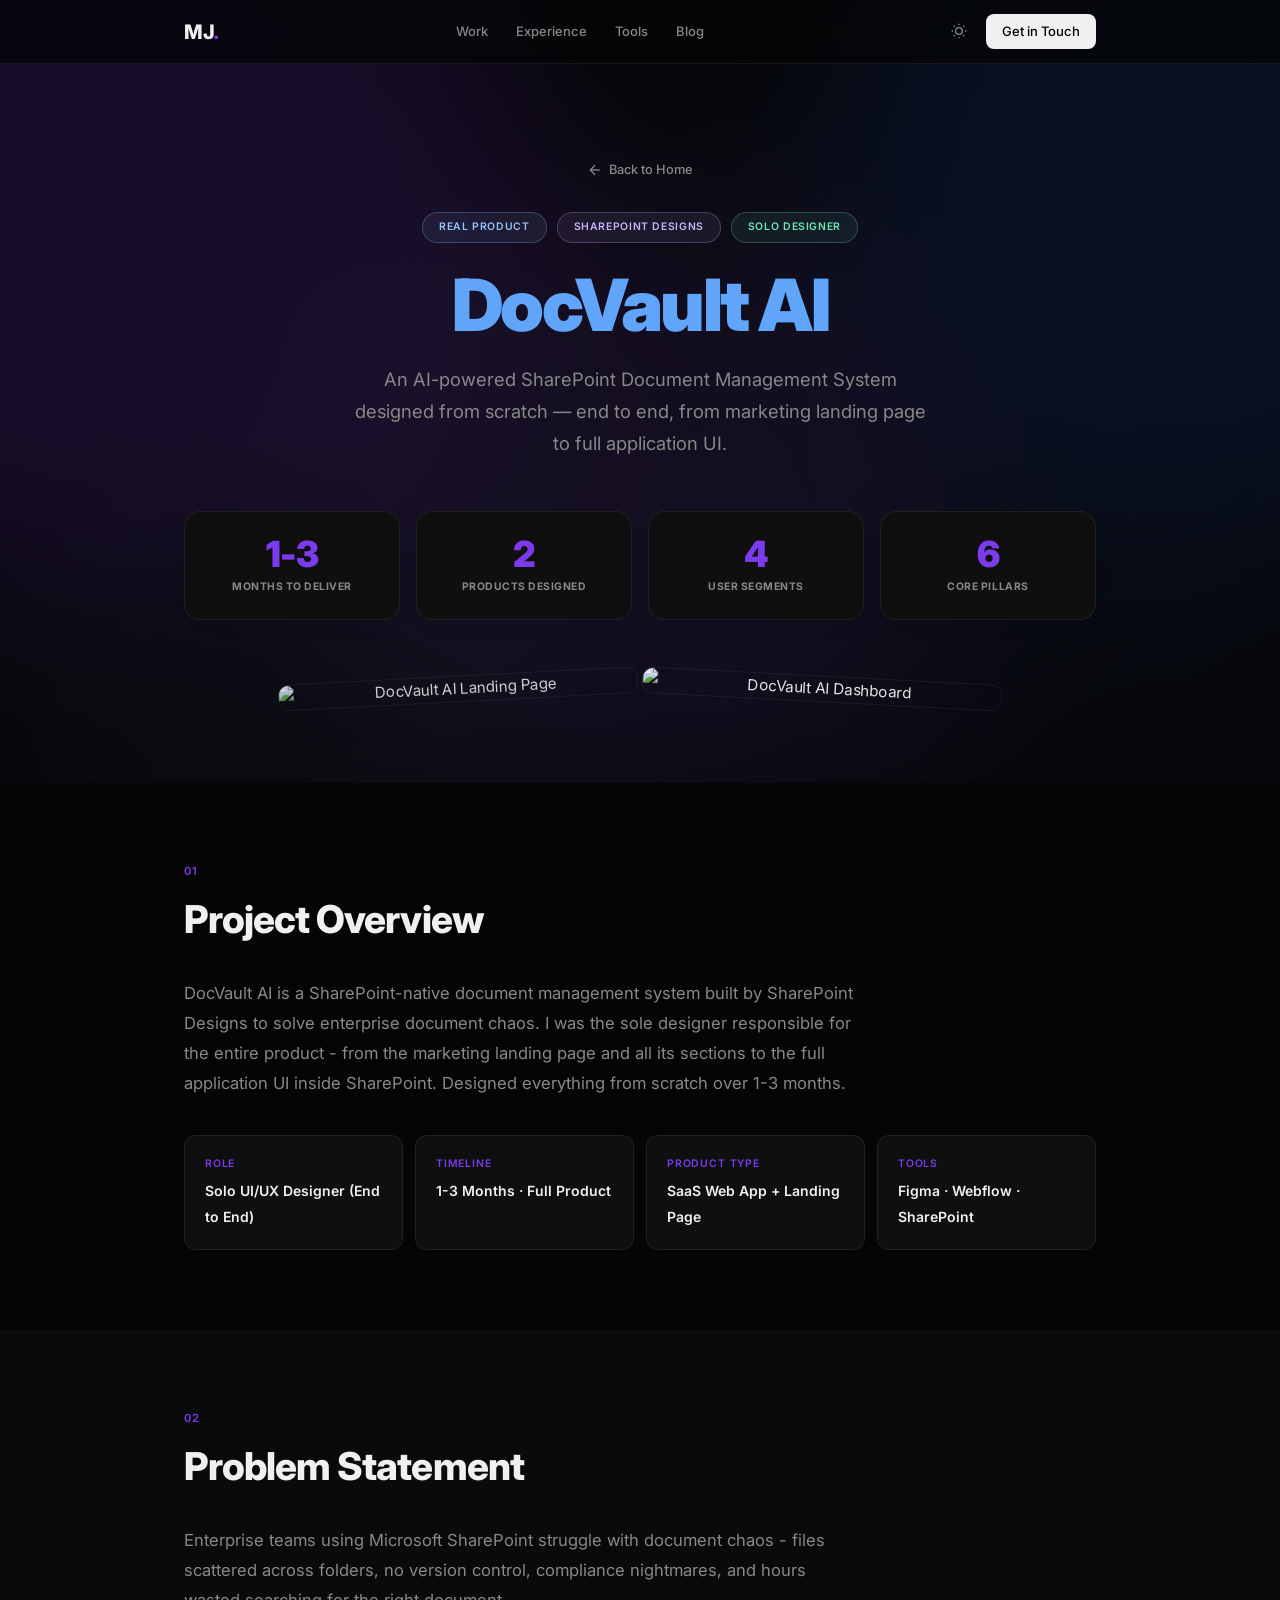
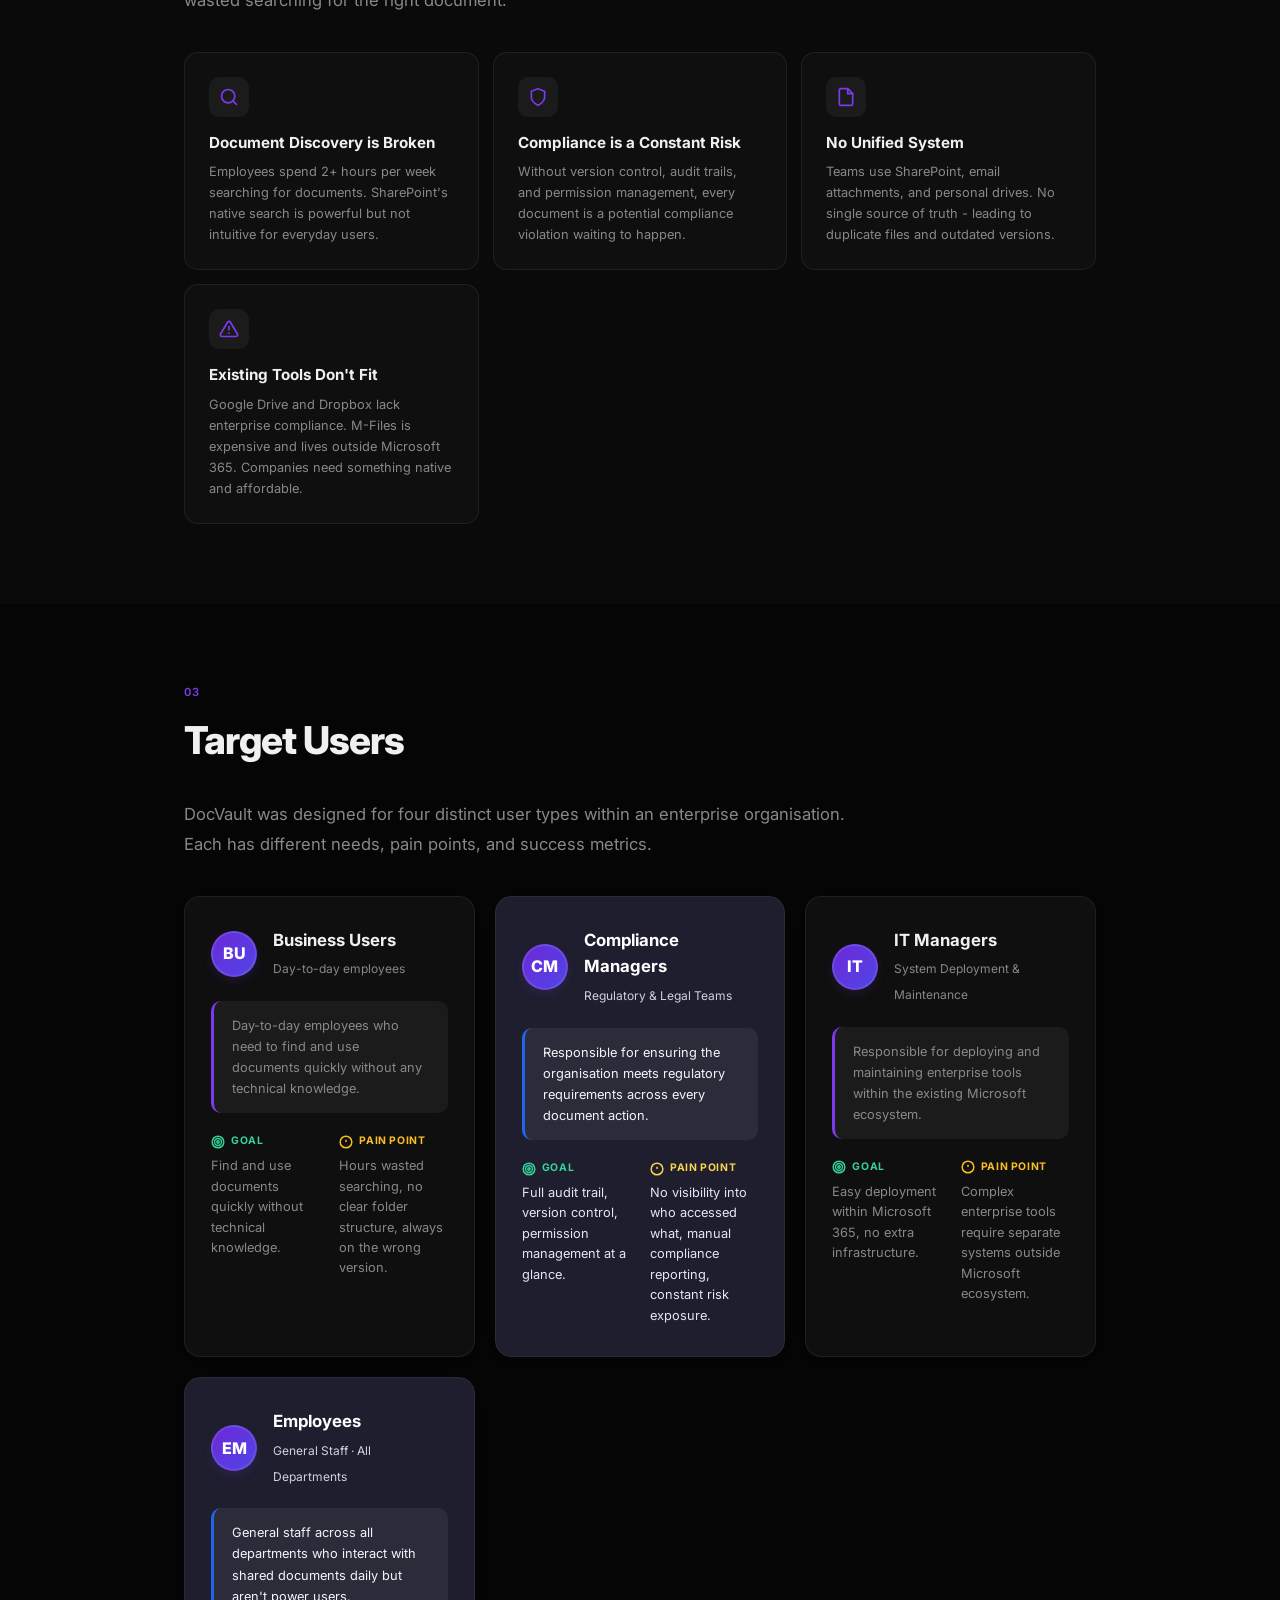
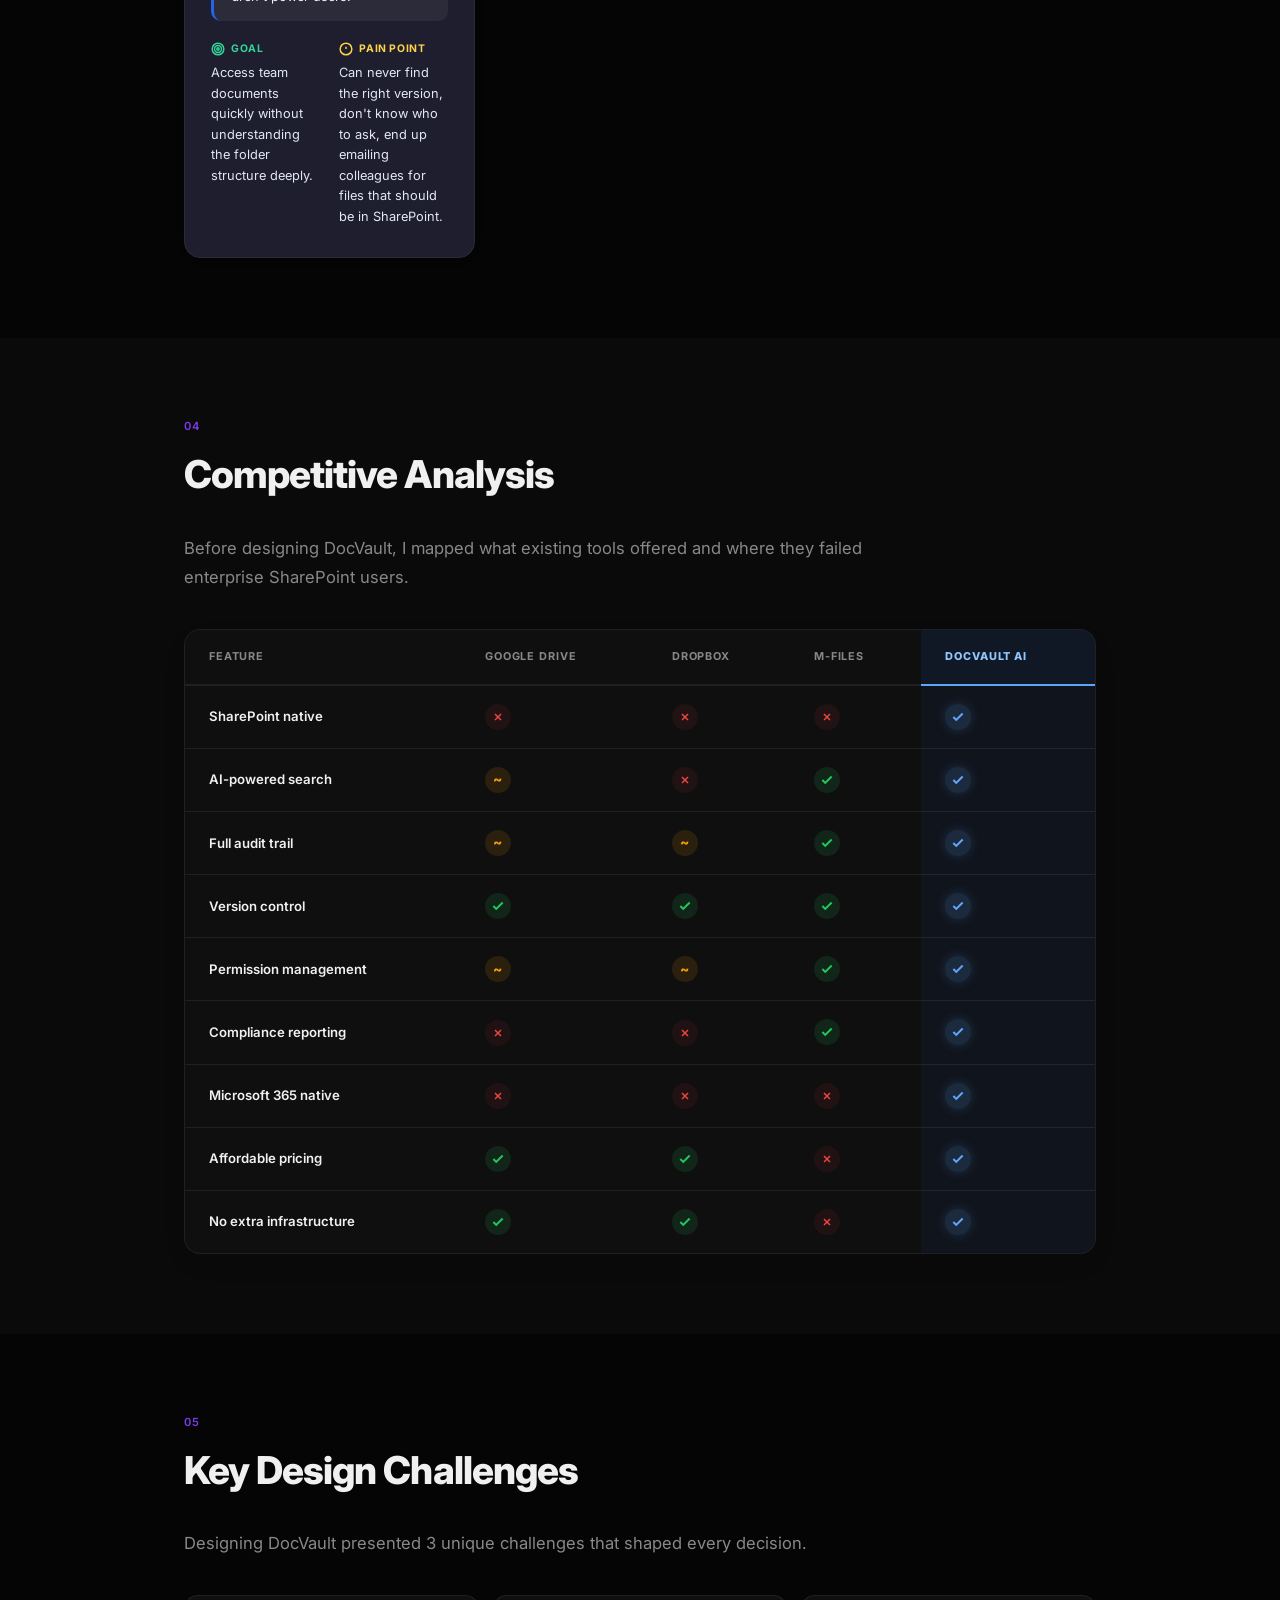
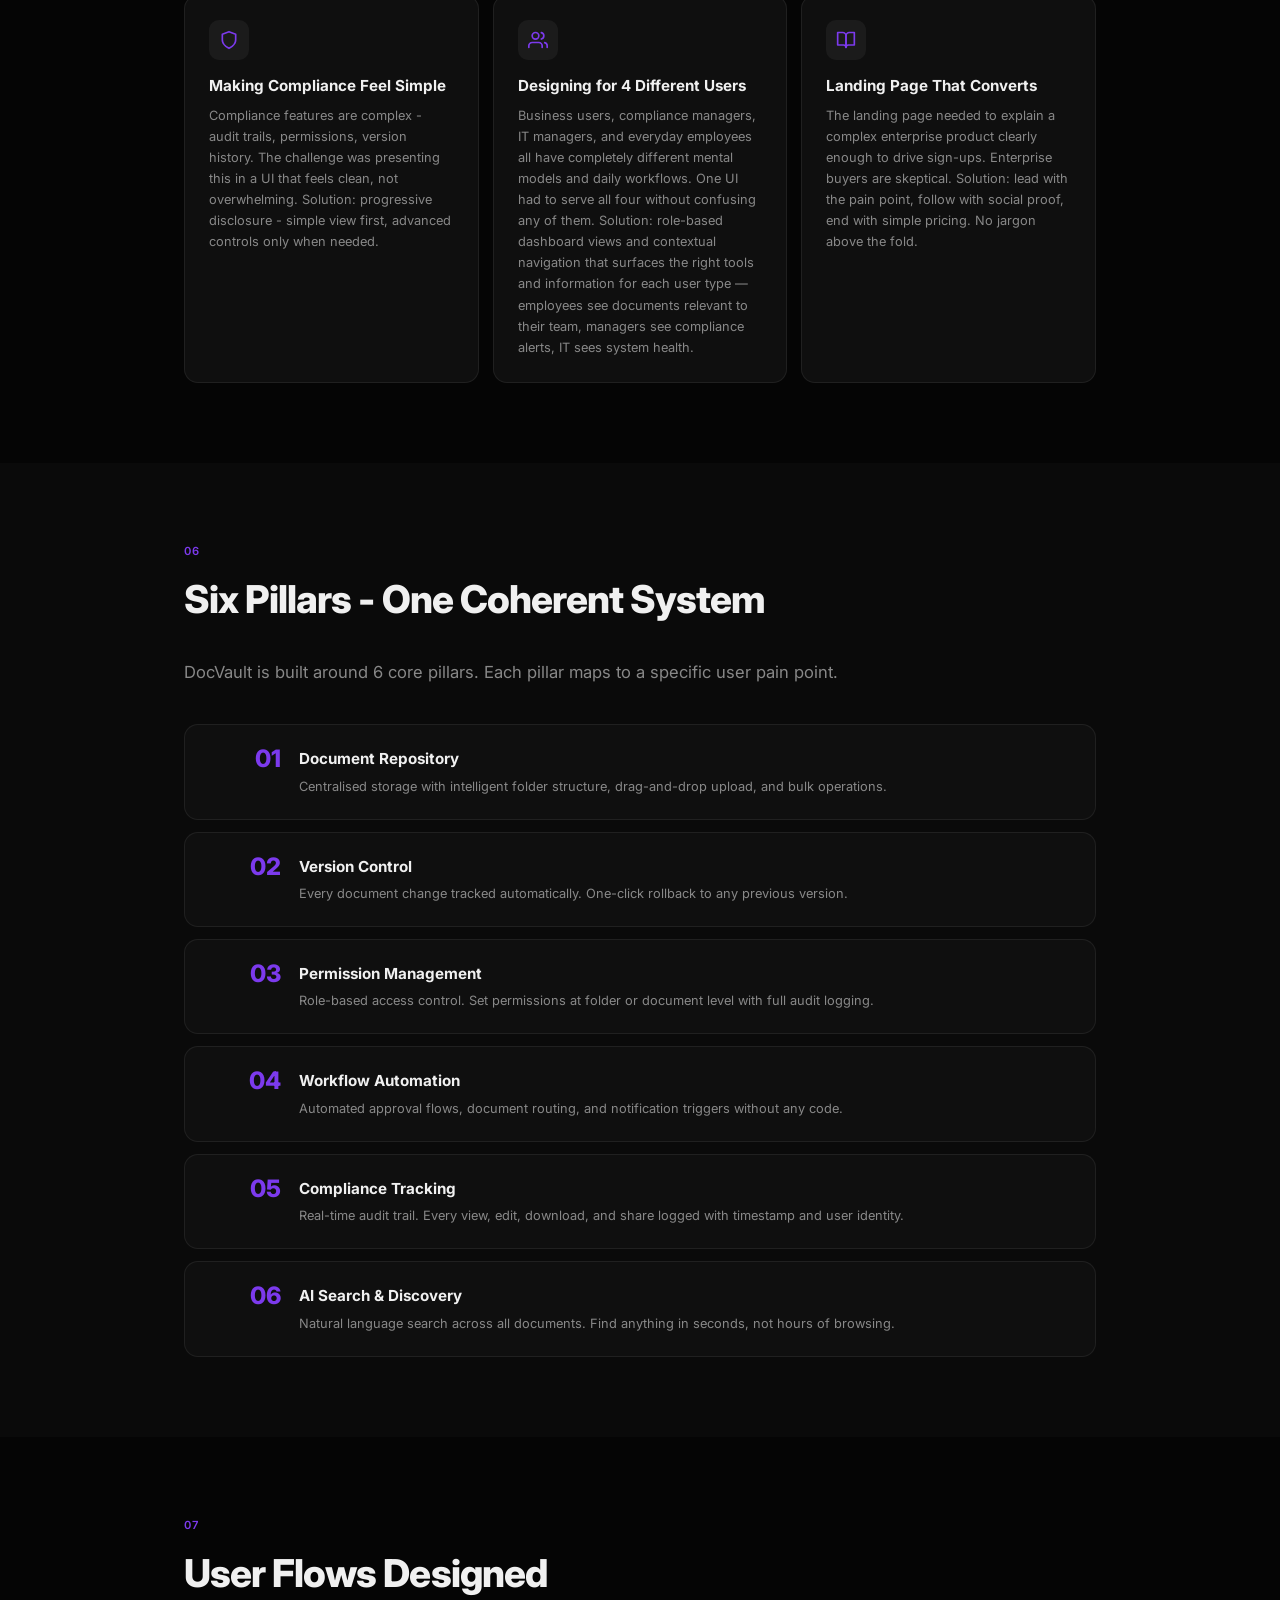
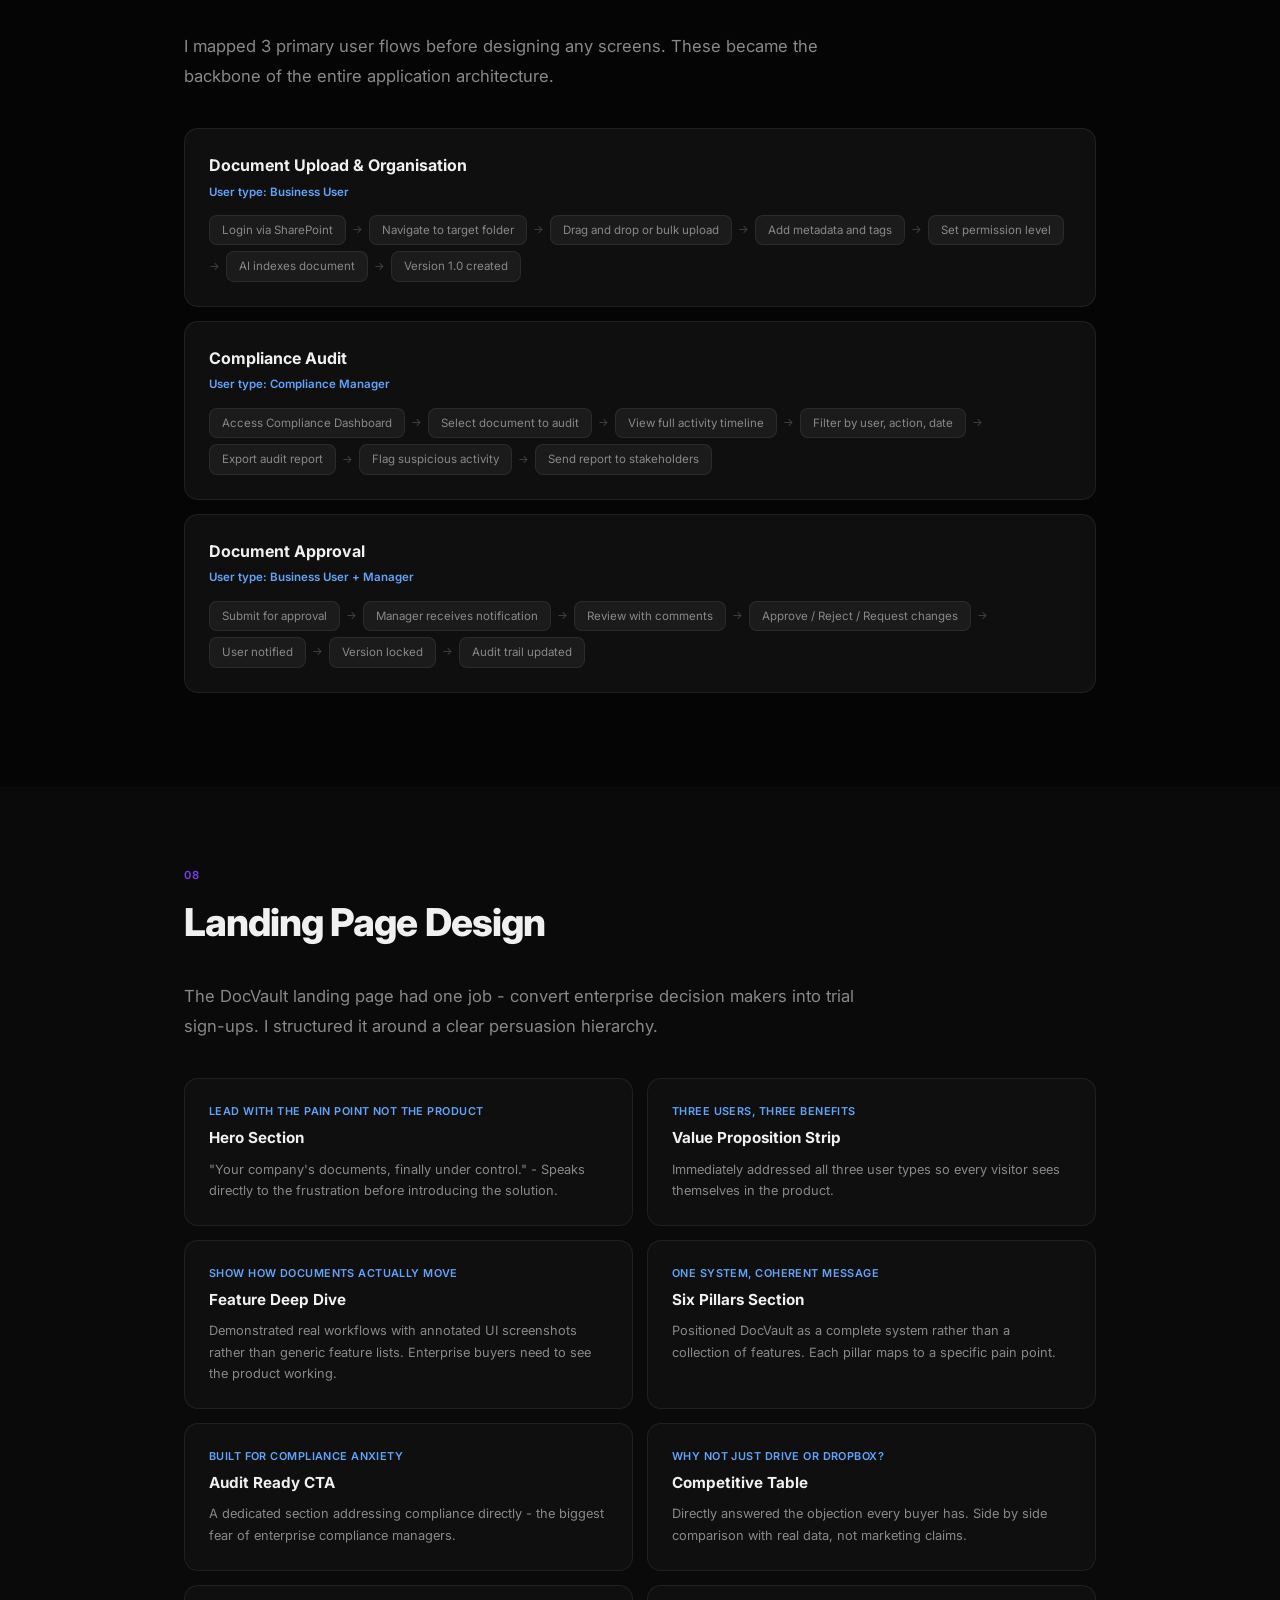
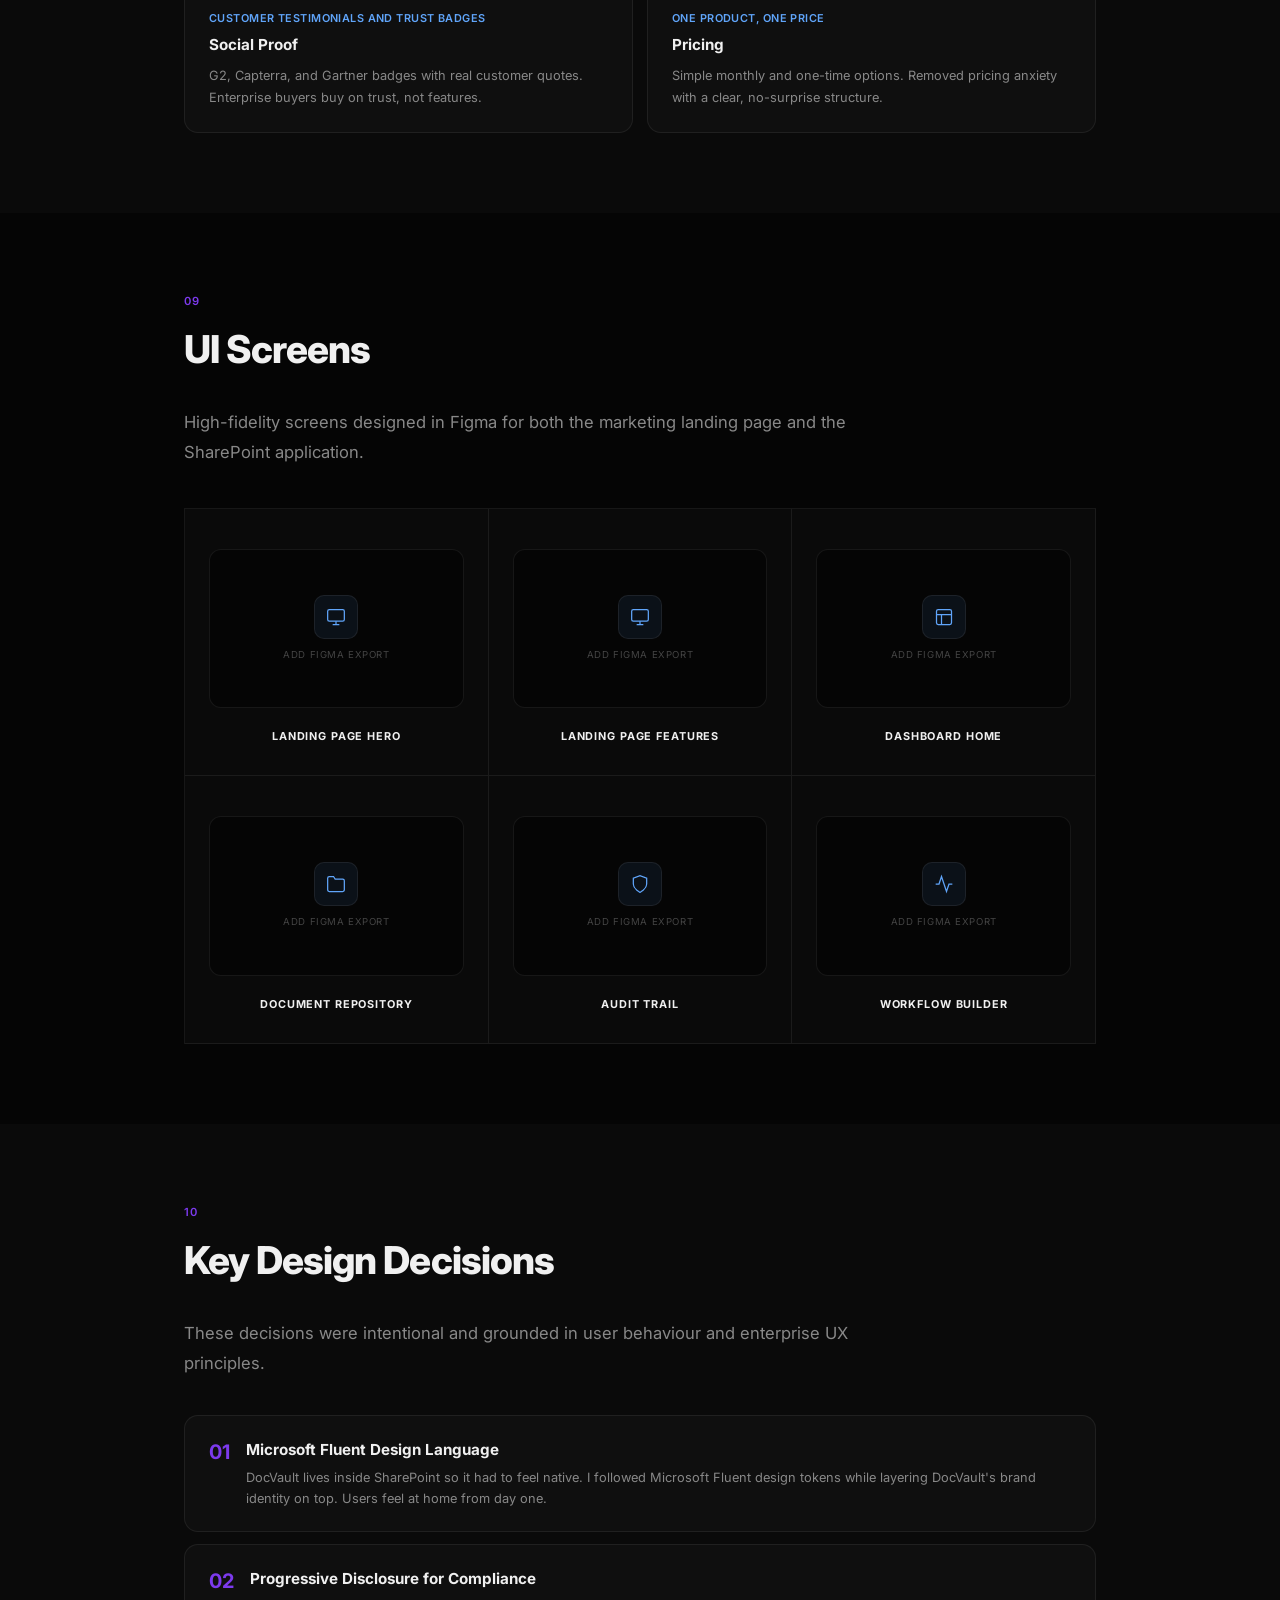
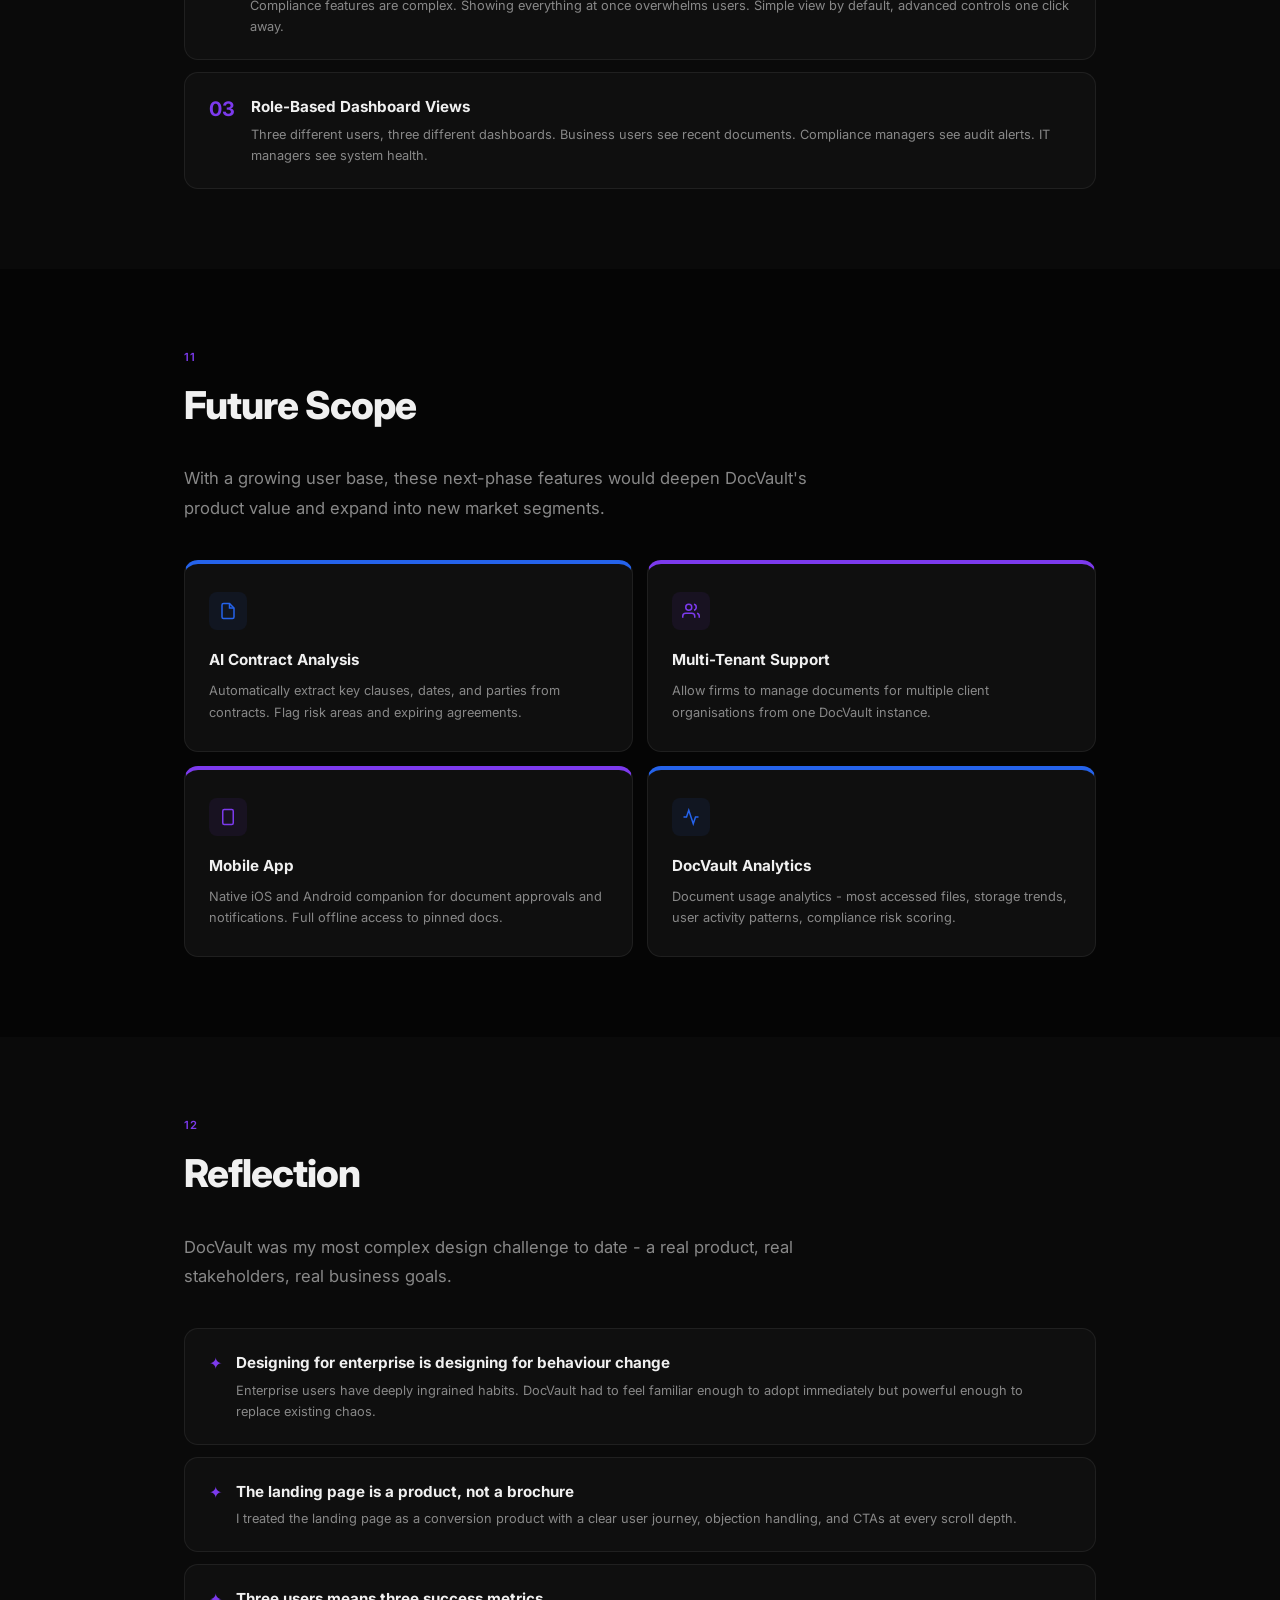
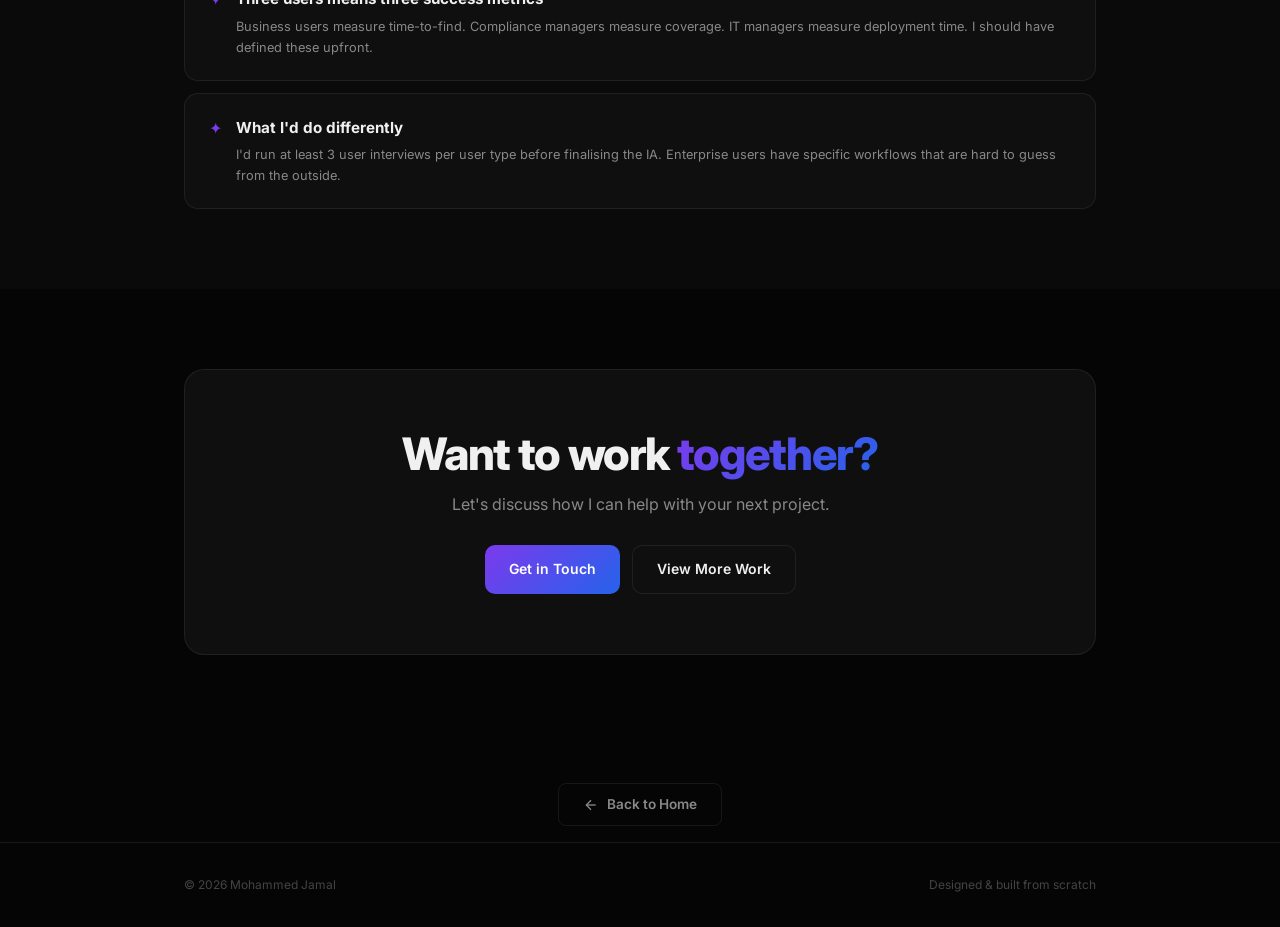
==== commit d12d104d: "Rebuild DocVault case study to match NutriDash structure Completely rewrote docvault.html using shar" ====
--- a/docvault.html
+++ b/docvault.html
@@ -5,267 +5,214 @@
     <link rel="icon" type="image/svg+xml" href="favicon.svg">
     <meta name="viewport" content="width=device-width, initial-scale=1.0">
     <title>DocVault AI - Case Study | Mohammed Jamal</title>
-    <meta name="description" content="UX case study for DocVault AI - an AI-powered SharePoint Document Management System designed end to end, from landing page to app UI.">
+    <meta name="description" content="UX case study for DocVault AI - an AI-powered SharePoint Document Management System designed end to end, from marketing landing page to full application UI.">
     <link rel="preconnect" href="https://fonts.googleapis.com">
     <link rel="preconnect" href="https://fonts.gstatic.com" crossorigin>
     <link href="https://fonts.googleapis.com/css2?family=Inter:wght@400;500;600;700;800;900&display=swap" rel="stylesheet">
     <link rel="stylesheet" href="css/styles.css">
     <link rel="stylesheet" href="css/case-study.css?v=3">
     <style>
+        .cs-hero-title { color: #2563EB !important; }
+        [data-theme="dark"] .cs-hero-title { color: #60A5FA !important; }
+
+        .dv-accent { color: #2563EB; }
+        [data-theme="dark"] .dv-accent { color: #60A5FA; }
+
+        /* DocVault table highlight override */
+        .dv-table th.cs-table-highlight {
+            color: #1E3A8A !important;
+            background: #EFF6FF !important;
+            border-bottom: 2px solid #2563EB !important;
+        }
+        [data-theme="dark"] .dv-table th.cs-table-highlight {
+            color: #93C5FD !important;
+            background: rgba(37, 99, 235, 0.1) !important;
+            border-bottom: 2px solid #60A5FA !important;
+        }
+        .dv-table td.cs-table-highlight {
+            background: rgba(37, 99, 235, 0.03) !important;
+        }
+        [data-theme="dark"] .dv-table td.cs-table-highlight {
+            background: rgba(37, 99, 235, 0.06) !important;
+        }
+        .dv-table .cs-table-highlight .cell-status.yes {
+            background: rgba(37, 99, 235, 0.15);
+            color: #2563EB;
+            box-shadow: 0 0 12px rgba(37, 99, 235, 0.2);
+        }
+        [data-theme="dark"] .dv-table .cs-table-highlight .cell-status.yes {
+            background: rgba(96, 165, 250, 0.15);
+            color: #60A5FA;
+            box-shadow: 0 0 12px rgba(96, 165, 250, 0.2);
+        }
+
+        /* User flow cards */
         .dv-flow-card {
             background: var(--surface);
             border: 1px solid var(--border);
             border-radius: 14px;
-            padding: 28px;
-            margin-bottom: 20px;
-            transition: border-color 0.3s;
+            padding: 24px;
+            margin-bottom: 14px;
+            transition: background-color .4s, border-color .4s, transform .3s var(--ease);
         }
         .dv-flow-card:hover {
-            border-color: var(--gradient-2);
+            transform: translateY(-2px);
+            border-color: var(--card-hover-border);
+            box-shadow: var(--card-hover-shadow);
+            background: var(--surface-hover);
         }
         .dv-flow-card h3 {
-            font-size: 1.05rem;
-            font-weight: 700;
-            margin: 0 0 4px 0;
-            color: var(--fg);
+            font-size: 1rem; font-weight: 700; margin: 0 0 4px 0;
         }
         .dv-flow-type {
-            font-size: 0.75rem;
-            font-weight: 600;
-            color: var(--gradient-2);
-            margin-bottom: 12px;
-            display: block;
-        }
+            font-size: .72rem; font-weight: 600; color: #2563EB;
+            margin-bottom: 14px; display: block;
+        }
+        [data-theme="dark"] .dv-flow-type { color: #60A5FA; }
         .dv-flow-steps {
-            display: flex;
-            flex-wrap: wrap;
-            gap: 8px;
-            align-items: center;
+            display: flex; flex-wrap: wrap; gap: 6px; align-items: center;
         }
         .dv-flow-step {
-            font-size: 0.78rem;
-            color: var(--fg-2);
-            background: var(--surface-hover);
-            padding: 6px 12px;
-            border-radius: 8px;
-        }
-        .dv-flow-arrow {
-            color: var(--fg-3);
-            font-size: 0.75rem;
-        }
-        .dv-pillar-grid {
-            display: grid;
-            grid-template-columns: repeat(3, 1fr);
-            gap: 16px;
-            margin-top: 24px;
-        }
-        .dv-pillar-card {
-            background: var(--surface);
-            border: 1px solid var(--border);
-            border-radius: 14px;
-            padding: 24px;
-            transition: border-color 0.3s, transform 0.3s;
-        }
-        .dv-pillar-card:hover {
-            border-color: var(--gradient-2);
-            transform: translateY(-2px);
-        }
-        .dv-pillar-num {
-            display: inline-block;
-            font-size: 0.7rem;
-            font-weight: 700;
-            color: #fff;
-            background: linear-gradient(135deg, var(--gradient-1), var(--gradient-2));
-            padding: 5px 12px;
-            border-radius: 20px;
-            margin-bottom: 10px;
-        }
-        .dv-pillar-card h3 {
-            font-size: 0.95rem;
-            font-weight: 700;
-            margin: 0 0 6px 0;
-            color: var(--fg);
-        }
-        .dv-pillar-card p {
-            font-size: 0.8rem;
-            color: var(--fg-2);
-            line-height: 1.5;
-            margin: 0;
-        }
+            font-size: .72rem; color: var(--fg-2);
+            background: var(--pill-bg); padding: 5px 12px;
+            border-radius: 8px; border: 1px solid var(--border);
+            white-space: nowrap;
+        }
+        .dv-flow-arrow { color: var(--fg-3); font-size: .7rem; }
+
+        /* Landing page section cards */
         .dv-landing-grid {
             display: grid;
             grid-template-columns: repeat(2, 1fr);
-            gap: 16px;
-            margin-top: 24px;
+            gap: 14px; margin-top: 24px;
         }
         .dv-landing-card {
-            background: var(--surface);
-            border: 1px solid var(--border);
-            border-radius: 14px;
-            padding: 24px;
-            transition: border-color 0.3s;
+            padding: 24px; border-radius: 14px;
+            background: var(--surface); border: 1px solid var(--border);
+            transition: background-color .4s, border-color .4s, transform .3s var(--ease);
         }
         .dv-landing-card:hover {
-            border-color: var(--gradient-2);
+            transform: translateY(-2px);
+            border-color: var(--card-hover-border);
+            box-shadow: var(--card-hover-shadow);
+            background: var(--surface-hover);
         }
         .dv-landing-eyebrow {
-            font-size: 0.72rem;
-            font-weight: 600;
-            color: var(--gradient-2);
-            margin-bottom: 6px;
-        }
+            font-size: .68rem; font-weight: 600; color: #2563EB;
+            margin-bottom: 6px; display: block;
+            text-transform: uppercase; letter-spacing: .04em;
+        }
+        [data-theme="dark"] .dv-landing-eyebrow { color: #60A5FA; }
         .dv-landing-card h3 {
-            font-size: 1rem;
-            font-weight: 700;
-            margin: 0 0 8px 0;
-            color: var(--fg);
+            font-size: .95rem; font-weight: 700; margin: 0 0 8px 0;
         }
         .dv-landing-card p {
-            font-size: 0.82rem;
-            color: var(--fg-2);
-            line-height: 1.55;
-            margin: 0;
-        }
-        .dv-screen-grid {
-            display: grid;
-            grid-template-columns: repeat(2, 1fr);
-            gap: 20px;
-            margin-top: 24px;
-        }
-        .dv-screen-card {
-            background: var(--surface);
-            border: 1px solid var(--border);
-            border-radius: 14px;
-            padding: 28px;
-            text-align: center;
-            min-height: 220px;
-            display: flex;
-            flex-direction: column;
-            justify-content: center;
-            align-items: center;
-            gap: 12px;
-            transition: border-color 0.3s;
-        }
-        .dv-screen-card:hover {
-            border-color: var(--gradient-2);
-        }
-        .dv-screen-card h3 {
-            font-size: 1rem;
-            font-weight: 700;
-            color: var(--fg);
-            margin: 0;
-        }
-        .dv-screen-card p {
-            font-size: 0.8rem;
-            color: var(--fg-2);
-            margin: 0;
-            max-width: 280px;
-        }
-        .dv-screen-placeholder {
-            width: 64px;
-            height: 64px;
-            border-radius: 14px;
-            background: linear-gradient(135deg, rgba(79,70,229,0.1), rgba(99,102,241,0.1));
-            display: flex;
-            align-items: center;
-            justify-content: center;
-        }
-        .dv-future-grid {
-            display: grid;
-            grid-template-columns: repeat(2, 1fr);
-            gap: 16px;
-            margin-top: 24px;
-        }
-        .dv-future-card {
-            background: var(--surface);
-            border: 1px solid var(--border);
-            border-radius: 14px;
-            padding: 24px;
-            transition: border-color 0.3s;
-        }
-        .dv-future-card:hover {
-            border-color: var(--gradient-2);
-        }
-        .dv-future-phase {
-            font-size: 0.72rem;
-            font-weight: 600;
-            color: var(--gradient-1);
-            margin-bottom: 6px;
-        }
-        .dv-future-card h3 {
-            font-size: 1rem;
-            font-weight: 700;
-            margin: 0 0 8px 0;
-            color: var(--fg);
-        }
-        .dv-future-card p {
-            font-size: 0.82rem;
-            color: var(--fg-2);
-            line-height: 1.55;
-            margin: 0;
-        }
-        .dv-users-grid {
+            font-size: .8rem; color: var(--fg-2); line-height: 1.65; margin: 0;
+        }
+
+        /* Desktop screen placeholders (wider than phone) */
+        .dv-screens-grid {
             display: grid;
             grid-template-columns: repeat(3, 1fr);
-            gap: 16px;
-            margin-top: 24px;
-        }
-        .dv-user-card {
-            background: var(--surface);
+            border-top: 1px solid var(--border);
+            border-left: 1px solid var(--border);
+            margin-top: 40px;
+            background: var(--bg);
+        }
+        .dv-screen-item {
+            border-right: 1px solid var(--border);
+            border-bottom: 1px solid var(--border);
+            background: var(--bg-2);
+            display: flex; flex-direction: column;
+            align-items: center;
+            padding: 40px 24px 30px; gap: 20px;
+            transition: background-color 0.3s var(--ease);
+        }
+        .dv-screen-item:hover { background-color: var(--surface); }
+        .dv-screen-placeholder {
+            width: 100%; max-width: 280px;
+            aspect-ratio: 16 / 10;
+            background: var(--bg);
             border: 1px solid var(--border);
-            border-radius: 14px;
-            padding: 24px;
-            transition: border-color 0.3s;
-        }
-        .dv-user-card:hover {
-            border-color: var(--gradient-2);
-        }
-        .dv-user-card h3 {
-            font-size: 1rem;
-            font-weight: 700;
-            margin: 0 0 6px 0;
-            color: var(--fg);
-        }
-        .dv-user-card > p {
-            font-size: 0.82rem;
-            color: var(--fg-2);
-            line-height: 1.55;
-            margin: 0 0 12px 0;
-        }
-        .dv-user-card ul {
-            list-style: none;
-            padding: 0;
-            margin: 0;
-        }
-        .dv-user-card ul li {
-            font-size: 0.78rem;
-            color: var(--fg-2);
-            padding: 4px 0;
-            padding-left: 16px;
-            position: relative;
-        }
-        .dv-user-card ul li::before {
-            content: '-';
-            position: absolute;
-            left: 0;
-            color: var(--gradient-2);
-            font-weight: 600;
-        }
+            border-radius: 12px;
+            display: flex; flex-direction: column;
+            justify-content: center; align-items: center;
+            position: relative; cursor: pointer;
+            overflow: hidden;
+            transition: border-color 0.3s, background-color 0.3s;
+        }
+        .dv-screen-placeholder:hover {
+            border-color: var(--card-hover-border);
+            box-shadow: var(--card-hover-shadow);
+        }
+        .dv-screen-placeholder .card-uploaded-image {
+            position: absolute; top: 0; left: 0;
+            width: 100%; height: 100%;
+            object-fit: cover; z-index: 2;
+            pointer-events: none;
+        }
+        .dv-screen-placeholder.has-image:hover .card-hover-overlay { opacity: 1; }
+        .dv-placeholder-icon {
+            width: 44px; height: 44px; border-radius: 10px;
+            background: rgba(37, 99, 235, 0.08);
+            border: 1px solid var(--border);
+            display: flex; align-items: center; justify-content: center;
+            color: #2563EB; margin-bottom: 8px;
+        }
+        [data-theme="dark"] .dv-placeholder-icon {
+            background: rgba(96, 165, 250, 0.08);
+            color: #60A5FA;
+        }
+        .dv-placeholder-text {
+            font-size: .6rem; color: var(--fg-3); margin: 0;
+            text-transform: uppercase; letter-spacing: .06em;
+        }
+        .dv-screen-meta { text-align: center; pointer-events: none; }
+        .dv-screen-title {
+            font-size: .68rem; font-weight: 700;
+            text-transform: uppercase; letter-spacing: .08em;
+            color: var(--fg); margin: 0;
+        }
+
+        /* Hero image (desktop mockup - wider) */
+        .dv-hero-image-wrap {
+            display: flex; justify-content: center; align-items: center;
+            margin-top: 56px; position: relative; width: 100%; gap: 24px;
+        }
+        .dv-hero-device {
+            transition: transform 0.6s var(--ease), filter 0.6s var(--ease);
+        }
+        .dv-hero-device img {
+            width: 380px; height: auto; display: block;
+            border-radius: 12px;
+            box-shadow: 0 25px 60px -15px rgba(0,0,0,0.5);
+            border: 1px solid var(--border);
+        }
+        .dv-hero-device.left {
+            transform: rotate(-3deg) translateX(20px) scale(0.95);
+            z-index: 1; filter: brightness(0.85);
+        }
+        .dv-hero-device.right {
+            transform: rotate(3deg) translateX(-20px) scale(0.95);
+            z-index: 2; filter: brightness(0.95);
+        }
+        .dv-hero-image-wrap:hover .dv-hero-device.left {
+            transform: rotate(-1deg) translateX(-10px) scale(1);
+            filter: brightness(1); z-index: 3;
+        }
+        .dv-hero-image-wrap:hover .dv-hero-device.right {
+            transform: rotate(1deg) translateX(10px) scale(1);
+            filter: brightness(1);
+        }
+
         @media (max-width: 768px) {
-            .dv-pillar-grid,
-            .dv-users-grid {
-                grid-template-columns: 1fr;
-            }
-            .dv-landing-grid,
-            .dv-screen-grid,
-            .dv-future-grid {
-                grid-template-columns: 1fr;
-            }
-        }
-        @media (min-width: 769px) and (max-width: 1024px) {
-            .dv-pillar-grid {
-                grid-template-columns: repeat(2, 1fr);
-            }
+            .dv-landing-grid { grid-template-columns: 1fr; }
+            .dv-screens-grid { grid-template-columns: 1fr; }
+            .dv-hero-device img { width: 260px; }
+            .dv-hero-image-wrap { gap: 12px; }
+        }
+        @media (max-width: 480px) {
+            .dv-hero-device img { width: 180px; }
         }
     </style>
 </head>
@@ -320,12 +267,12 @@
                 Back to Home
             </a>
             <div class="cs-hero-tags rv">
-                <span>Web App + Landing Page</span>
                 <span>Real Product</span>
+                <span>SharePoint Designs</span>
                 <span>Solo Designer</span>
             </div>
             <h1 class="cs-hero-title rv">DocVault AI</h1>
-            <p class="cs-hero-subtitle rv">An AI-powered SharePoint Document Management System designed from scratch - end to end, landing page to app UI.</p>
+            <p class="cs-hero-subtitle rv">An AI-powered SharePoint Document Management System designed from scratch — end to end, from marketing landing page to full application UI.</p>
             <div class="cs-hero-stats rv">
                 <div class="h-stat">
                     <span class="h-stat-num">1-3</span>
@@ -336,12 +283,22 @@
                     <span class="h-stat-label">Products designed</span>
                 </div>
                 <div class="h-stat">
-                    <span class="h-stat-num">3</span>
-                    <span class="h-stat-label">User segments targeted</span>
+                    <span class="h-stat-num">4</span>
+                    <span class="h-stat-label">User segments</span>
                 </div>
                 <div class="h-stat">
                     <span class="h-stat-num">6</span>
-                    <span class="h-stat-label">Core pillars designed</span>
+                    <span class="h-stat-label">Core pillars</span>
+                </div>
+            </div>
+
+            <!-- Hero Device Showcase -->
+            <div class="dv-hero-image-wrap rv">
+                <div class="dv-hero-device left">
+                    <img src="assets/docvault/docvault_hero_1.png" alt="DocVault AI Landing Page">
+                </div>
+                <div class="dv-hero-device right">
+                    <img src="assets/docvault/docvault_hero_2.png" alt="DocVault AI Dashboard">
                 </div>
             </div>
         </div>
@@ -354,7 +311,7 @@
                 <span class="sec-label">01</span>
                 <h2 class="sec-title">Project Overview</h2>
             </div>
-            <p class="cs-body rv">DocVault AI is a SharePoint-native document management system built by SharePoint Designs to solve enterprise document chaos. I was the sole designer responsible for the entire product - from the marketing landing page to the full application UI inside SharePoint. Designed from scratch over 1-3 months.</p>
+            <p class="cs-body rv">DocVault AI is a SharePoint-native document management system built by SharePoint Designs to solve enterprise document chaos. I was the sole designer responsible for the entire product - from the marketing landing page and all its sections to the full application UI inside SharePoint. Designed everything from scratch over 1-3 months.</p>
             <div class="cs-meta-grid rv">
                 <div class="cs-meta-card">
                     <span class="cs-meta-label">Role</span>
@@ -362,7 +319,7 @@
                 </div>
                 <div class="cs-meta-card">
                     <span class="cs-meta-label">Timeline</span>
-                    <span class="cs-meta-value">1-3 Months Full Product</span>
+                    <span class="cs-meta-value">1-3 Months · Full Product</span>
                 </div>
                 <div class="cs-meta-card">
                     <span class="cs-meta-label">Product Type</span>
@@ -383,28 +340,28 @@
                 <span class="sec-label">02</span>
                 <h2 class="sec-title">Problem Statement</h2>
             </div>
-            <p class="cs-body rv">Enterprise teams using Microsoft SharePoint struggle with document chaos - files scattered across folders, no version control, compliance nightmares, and hours wasted searching for the right document. Existing solutions like Google Drive or Dropbox are not built for enterprise compliance needs, while enterprise alternatives like M-Files are expensive, complex, and require separate systems outside Microsoft 365.</p>
+            <p class="cs-body rv">Enterprise teams using Microsoft SharePoint struggle with document chaos - files scattered across folders, no version control, compliance nightmares, and hours wasted searching for the right document.</p>
             <div class="cs-problems rv">
                 <div class="cs-problem-card">
                     <div class="cs-problem-icon">
                         <svg width="20" height="20" viewBox="0 0 24 24" fill="none" stroke="currentColor" stroke-width="2" stroke-linecap="round" stroke-linejoin="round"><circle cx="11" cy="11" r="8"/><line x1="21" y1="21" x2="16.65" y2="16.65"/></svg>
                     </div>
                     <h3>Document Discovery is Broken</h3>
-                    <p>Employees spend an average of 2+ hours per week searching for documents. SharePoint's native search is powerful but not intuitive for everyday users.</p>
+                    <p>Employees spend 2+ hours per week searching for documents. SharePoint's native search is powerful but not intuitive for everyday users.</p>
                 </div>
                 <div class="cs-problem-card">
                     <div class="cs-problem-icon">
                         <svg width="20" height="20" viewBox="0 0 24 24" fill="none" stroke="currentColor" stroke-width="2" stroke-linecap="round" stroke-linejoin="round"><path d="M12 22s8-4 8-10V5l-8-3-8 3v7c0 6 8 10 8 10z"/></svg>
                     </div>
                     <h3>Compliance is a Constant Risk</h3>
-                    <p>Without proper version control, audit trails, and permission management, every document is a potential compliance violation waiting to happen.</p>
+                    <p>Without version control, audit trails, and permission management, every document is a potential compliance violation waiting to happen.</p>
                 </div>
                 <div class="cs-problem-card">
                     <div class="cs-problem-icon">
                         <svg width="20" height="20" viewBox="0 0 24 24" fill="none" stroke="currentColor" stroke-width="2" stroke-linecap="round" stroke-linejoin="round"><path d="M14 2H6a2 2 0 0 0-2 2v16a2 2 0 0 0 2 2h12a2 2 0 0 0 2-2V8z"/><polyline points="14 2 14 8 20 8"/></svg>
                     </div>
                     <h3>No Unified System</h3>
-                    <p>Teams use a mix of SharePoint, email attachments, and personal drives. There's no single source of truth - leading to duplicate files and outdated versions.</p>
+                    <p>Teams use SharePoint, email attachments, and personal drives. No single source of truth - leading to duplicate files and outdated versions.</p>
                 </div>
                 <div class="cs-problem-card">
                     <div class="cs-problem-icon">
@@ -424,37 +381,123 @@
                 <span class="sec-label">03</span>
                 <h2 class="sec-title">Target Users</h2>
             </div>
-            <p class="cs-body rv">DocVault was designed for three distinct user types within an enterprise organisation. Each has different needs, different pain points, and different success metrics. Getting this right was the foundation of all design decisions.</p>
-            <div class="dv-users-grid rv">
-                <div class="dv-user-card">
-                    <h3>Business Users</h3>
-                    <p>Day-to-day employees who need to find and use documents quickly.</p>
-                    <ul>
-                        <li>Fast document search and discovery</li>
-                        <li>Simple upload and organisation</li>
-                        <li>No technical knowledge required</li>
-                        <li>Access right documents, right away</li>
-                    </ul>
-                </div>
-                <div class="dv-user-card">
-                    <h3>Compliance Managers</h3>
-                    <p>Responsible for ensuring the organisation meets regulatory requirements.</p>
-                    <ul>
-                        <li>Full audit trail of every document action</li>
-                        <li>Version control with rollback capability</li>
-                        <li>Permission management and access logs</li>
-                        <li>Compliance reporting at a glance</li>
-                    </ul>
-                </div>
-                <div class="dv-user-card">
-                    <h3>IT Managers</h3>
-                    <p>Responsible for deploying and maintaining the system.</p>
-                    <ul>
-                        <li>Easy deployment within Microsoft 365</li>
-                        <li>No separate infrastructure to manage</li>
-                        <li>Role-based access configuration</li>
-                        <li>Integration with existing SharePoint setup</li>
-                    </ul>
+            <p class="cs-body rv">DocVault was designed for four distinct user types within an enterprise organisation. Each has different needs, pain points, and success metrics.</p>
+            <div class="cs-persona-grid rv">
+                <!-- Card 1 — Business Users (light) -->
+                <div class="cs-persona-card">
+                    <div class="cs-persona-header">
+                        <div class="cs-persona-avatar">BU</div>
+                        <div>
+                            <h3>Business Users</h3>
+                            <span>Day-to-day employees</span>
+                        </div>
+                    </div>
+                    <div class="cs-persona-detail">
+                        <p>Day-to-day employees who need to find and use documents quickly without any technical knowledge.</p>
+                    </div>
+                    <div class="cs-persona-row">
+                        <div class="persona-goal">
+                            <span class="persona-goal-title">
+                                <svg width="14" height="14" viewBox="0 0 24 24" fill="none" stroke="currentColor" stroke-width="2.5"><circle cx="12" cy="12" r="10"/><circle cx="12" cy="12" r="6"/><circle cx="12" cy="12" r="2"/></svg>
+                                Goal
+                            </span>
+                            <p>Find and use documents quickly without technical knowledge.</p>
+                        </div>
+                        <div class="persona-pain">
+                            <span class="persona-pain-title">
+                                <svg width="14" height="14" viewBox="0 0 24 24" fill="none" stroke="currentColor" stroke-width="2.5"><circle cx="12" cy="12" r="10"/><line x1="12" y1="8" x2="12" y2="12"/><line x1="12" y1="16" x2="12.01" y2="16"/></svg>
+                                Pain Point
+                            </span>
+                            <p>Hours wasted searching, no clear folder structure, always on the wrong version.</p>
+                        </div>
+                    </div>
+                </div>
+                <!-- Card 2 — Compliance Managers (dark) -->
+                <div class="cs-persona-card cs-persona-dark">
+                    <div class="cs-persona-header">
+                        <div class="cs-persona-avatar">CM</div>
+                        <div>
+                            <h3>Compliance Managers</h3>
+                            <span>Regulatory & Legal Teams</span>
+                        </div>
+                    </div>
+                    <div class="cs-persona-detail">
+                        <p>Responsible for ensuring the organisation meets regulatory requirements across every document action.</p>
+                    </div>
+                    <div class="cs-persona-row">
+                        <div class="persona-goal">
+                            <span class="persona-goal-title">
+                                <svg width="14" height="14" viewBox="0 0 24 24" fill="none" stroke="currentColor" stroke-width="2.5"><circle cx="12" cy="12" r="10"/><circle cx="12" cy="12" r="6"/><circle cx="12" cy="12" r="2"/></svg>
+                                Goal
+                            </span>
+                            <p>Full audit trail, version control, permission management at a glance.</p>
+                        </div>
+                        <div class="persona-pain">
+                            <span class="persona-pain-title">
+                                <svg width="14" height="14" viewBox="0 0 24 24" fill="none" stroke="currentColor" stroke-width="2.5"><circle cx="12" cy="12" r="10"/><line x1="12" y1="8" x2="12" y2="12"/><line x1="12" y1="16" x2="12.01" y2="16"/></svg>
+                                Pain Point
+                            </span>
+                            <p>No visibility into who accessed what, manual compliance reporting, constant risk exposure.</p>
+                        </div>
+                    </div>
+                </div>
+                <!-- Card 3 — IT Managers (light) -->
+                <div class="cs-persona-card">
+                    <div class="cs-persona-header">
+                        <div class="cs-persona-avatar">IT</div>
+                        <div>
+                            <h3>IT Managers</h3>
+                            <span>System Deployment & Maintenance</span>
+                        </div>
+                    </div>
+                    <div class="cs-persona-detail">
+                        <p>Responsible for deploying and maintaining enterprise tools within the existing Microsoft ecosystem.</p>
+                    </div>
+                    <div class="cs-persona-row">
+                        <div class="persona-goal">
+                            <span class="persona-goal-title">
+                                <svg width="14" height="14" viewBox="0 0 24 24" fill="none" stroke="currentColor" stroke-width="2.5"><circle cx="12" cy="12" r="10"/><circle cx="12" cy="12" r="6"/><circle cx="12" cy="12" r="2"/></svg>
+                                Goal
+                            </span>
+                            <p>Easy deployment within Microsoft 365, no extra infrastructure.</p>
+                        </div>
+                        <div class="persona-pain">
+                            <span class="persona-pain-title">
+                                <svg width="14" height="14" viewBox="0 0 24 24" fill="none" stroke="currentColor" stroke-width="2.5"><circle cx="12" cy="12" r="10"/><line x1="12" y1="8" x2="12" y2="12"/><line x1="12" y1="16" x2="12.01" y2="16"/></svg>
+                                Pain Point
+                            </span>
+                            <p>Complex enterprise tools require separate systems outside Microsoft ecosystem.</p>
+                        </div>
+                    </div>
+                </div>
+                <!-- Card 4 — Employees (dark) -->
+                <div class="cs-persona-card cs-persona-dark">
+                    <div class="cs-persona-header">
+                        <div class="cs-persona-avatar">EM</div>
+                        <div>
+                            <h3>Employees</h3>
+                            <span>General Staff · All Departments</span>
+                        </div>
+                    </div>
+                    <div class="cs-persona-detail">
+                        <p>General staff across all departments who interact with shared documents daily but aren't power users.</p>
+                    </div>
+                    <div class="cs-persona-row">
+                        <div class="persona-goal">
+                            <span class="persona-goal-title">
+                                <svg width="14" height="14" viewBox="0 0 24 24" fill="none" stroke="currentColor" stroke-width="2.5"><circle cx="12" cy="12" r="10"/><circle cx="12" cy="12" r="6"/><circle cx="12" cy="12" r="2"/></svg>
+                                Goal
+                            </span>
+                            <p>Access team documents quickly without understanding the folder structure deeply.</p>
+                        </div>
+                        <div class="persona-pain">
+                            <span class="persona-pain-title">
+                                <svg width="14" height="14" viewBox="0 0 24 24" fill="none" stroke="currentColor" stroke-width="2.5"><circle cx="12" cy="12" r="10"/><line x1="12" y1="8" x2="12" y2="12"/><line x1="12" y1="16" x2="12.01" y2="16"/></svg>
+                                Pain Point
+                            </span>
+                            <p>Can never find the right version, don't know who to ask, end up emailing colleagues for files that should be in SharePoint.</p>
+                        </div>
+                    </div>
                 </div>
             </div>
         </div>
@@ -467,9 +510,9 @@
                 <span class="sec-label">04</span>
                 <h2 class="sec-title">Competitive Analysis</h2>
             </div>
-            <p class="cs-body rv">Before designing DocVault, I mapped out what existing tools offered and where they failed enterprise SharePoint users. This informed every design and positioning decision.</p>
+            <p class="cs-body rv">Before designing DocVault, I mapped what existing tools offered and where they failed enterprise SharePoint users.</p>
             <div class="cs-table-wrap rv">
-                <table class="cs-table">
+                <table class="cs-table dv-table">
                     <thead>
                         <tr>
                             <th>Feature</th>
@@ -495,7 +538,7 @@
                             <td class="cs-table-highlight"><div class="cell-status yes"><svg width="14" height="14" viewBox="0 0 24 24" fill="none" stroke="currentColor" stroke-width="3.5"><polyline points="20 6 9 17 4 12"/></svg></div></td>
                         </tr>
                         <tr>
-                            <td>Audit trail</td>
+                            <td>Full audit trail</td>
                             <td><div class="cell-status partial">~</div></td>
                             <td><div class="cell-status partial">~</div></td>
                             <td><div class="cell-status yes"><svg width="14" height="14" viewBox="0 0 24 24" fill="none" stroke="currentColor" stroke-width="3.5"><polyline points="20 6 9 17 4 12"/></svg></div></td>
@@ -549,35 +592,35 @@
         </div>
     </section>
 
-    <!-- 05 Key Design Challenges -->
+    <!-- 05 Design Challenges -->
     <section class="cs-section">
         <div class="wrap">
             <div class="cs-section-head rv">
                 <span class="sec-label">05</span>
                 <h2 class="sec-title">Key Design Challenges</h2>
             </div>
-            <p class="cs-body rv">Designing DocVault presented three unique challenges that shaped every decision - from the information architecture to the visual language.</p>
+            <p class="cs-body rv">Designing DocVault presented 3 unique challenges that shaped every decision.</p>
             <div class="cs-problems rv">
                 <div class="cs-problem-card">
                     <div class="cs-problem-icon">
                         <svg width="20" height="20" viewBox="0 0 24 24" fill="none" stroke="currentColor" stroke-width="2" stroke-linecap="round" stroke-linejoin="round"><path d="M12 22s8-4 8-10V5l-8-3-8 3v7c0 6 8 10 8 10z"/></svg>
                     </div>
                     <h3>Making Compliance Feel Simple</h3>
-                    <p>Compliance features are inherently complex - audit trails, permissions, version history. The challenge was presenting this complexity in a UI that feels clean and approachable. Solution: progressive disclosure - show the simple view first, advanced controls only when needed.</p>
+                    <p>Compliance features are complex - audit trails, permissions, version history. The challenge was presenting this in a UI that feels clean, not overwhelming. Solution: progressive disclosure - simple view first, advanced controls only when needed.</p>
                 </div>
                 <div class="cs-problem-card">
                     <div class="cs-problem-icon">
                         <svg width="20" height="20" viewBox="0 0 24 24" fill="none" stroke="currentColor" stroke-width="2" stroke-linecap="round" stroke-linejoin="round"><path d="M17 21v-2a4 4 0 0 0-4-4H5a4 4 0 0 0-4 4v2"/><circle cx="9" cy="7" r="4"/><path d="M23 21v-2a4 4 0 0 0-3-3.87"/><path d="M16 3.13a4 4 0 0 1 0 7.75"/></svg>
                     </div>
-                    <h3>Designing for 3 Different Users</h3>
-                    <p>Business users, compliance managers, and IT managers all have completely different mental models and success criteria. A single UI had to serve all three. Solution: role-based dashboard views and contextual navigation that surfaces the right information for each user type.</p>
+                    <h3>Designing for 4 Different Users</h3>
+                    <p>Business users, compliance managers, IT managers, and everyday employees all have completely different mental models and daily workflows. One UI had to serve all four without confusing any of them. Solution: role-based dashboard views and contextual navigation that surfaces the right tools and information for each user type — employees see documents relevant to their team, managers see compliance alerts, IT sees system health.</p>
                 </div>
                 <div class="cs-problem-card">
                     <div class="cs-problem-icon">
                         <svg width="20" height="20" viewBox="0 0 24 24" fill="none" stroke="currentColor" stroke-width="2" stroke-linecap="round" stroke-linejoin="round"><path d="M2 3h6a4 4 0 0 1 4 4v14a3 3 0 0 0-3-3H2z"/><path d="M22 3h-6a4 4 0 0 0-4 4v14a3 3 0 0 1 3-3h7z"/></svg>
                     </div>
                     <h3>Landing Page That Converts</h3>
-                    <p>The DocVault landing page needed to explain a complex enterprise product clearly enough to drive sign-ups. Enterprise buyers are skeptical. Solution: lead with the pain point, follow with social proof, end with a simple pricing model. No jargon above the fold.</p>
+                    <p>The landing page needed to explain a complex enterprise product clearly enough to drive sign-ups. Enterprise buyers are skeptical. Solution: lead with the pain point, follow with social proof, end with simple pricing. No jargon above the fold.</p>
                 </div>
             </div>
         </div>
@@ -590,37 +633,49 @@
                 <span class="sec-label">06</span>
                 <h2 class="sec-title">Six Pillars - One Coherent System</h2>
             </div>
-            <p class="cs-body rv">DocVault is built around 6 core pillars. Each pillar maps to a specific user pain point and required its own distinct UI component and user flow.</p>
-            <div class="dv-pillar-grid rv">
-                <div class="dv-pillar-card">
-                    <span class="dv-pillar-num">01</span>
-                    <h3>Document Repository</h3>
-                    <p>Centralised storage with intelligent folder structure, drag-and-drop upload, and bulk operations.</p>
-                </div>
-                <div class="dv-pillar-card">
-                    <span class="dv-pillar-num">02</span>
-                    <h3>Version Control</h3>
-                    <p>Every document change tracked automatically. One-click rollback to any previous version.</p>
-                </div>
-                <div class="dv-pillar-card">
-                    <span class="dv-pillar-num">03</span>
-                    <h3>Permission Management</h3>
-                    <p>Role-based access control. Set permissions at folder or document level with audit logging.</p>
-                </div>
-                <div class="dv-pillar-card">
-                    <span class="dv-pillar-num">04</span>
-                    <h3>Workflow Automation</h3>
-                    <p>Automated approval flows, document routing, and notification triggers without code.</p>
-                </div>
-                <div class="dv-pillar-card">
-                    <span class="dv-pillar-num">05</span>
-                    <h3>Compliance Tracking</h3>
-                    <p>Real-time audit trail. Every view, edit, download, and share logged with timestamp and user.</p>
-                </div>
-                <div class="dv-pillar-card">
-                    <span class="dv-pillar-num">06</span>
-                    <h3>AI Search & Discovery</h3>
-                    <p>Natural language search across all documents. Find anything in seconds, not hours.</p>
+            <p class="cs-body rv">DocVault is built around 6 core pillars. Each pillar maps to a specific user pain point.</p>
+            <div class="cs-features rv">
+                <div class="cs-feature">
+                    <span class="cs-feature-num">01</span>
+                    <div>
+                        <h3>Document Repository</h3>
+                        <p>Centralised storage with intelligent folder structure, drag-and-drop upload, and bulk operations.</p>
+                    </div>
+                </div>
+                <div class="cs-feature">
+                    <span class="cs-feature-num">02</span>
+                    <div>
+                        <h3>Version Control</h3>
+                        <p>Every document change tracked automatically. One-click rollback to any previous version.</p>
+                    </div>
+                </div>
+                <div class="cs-feature">
+                    <span class="cs-feature-num">03</span>
+                    <div>
+                        <h3>Permission Management</h3>
+                        <p>Role-based access control. Set permissions at folder or document level with full audit logging.</p>
+                    </div>
+                </div>
+                <div class="cs-feature">
+                    <span class="cs-feature-num">04</span>
+                    <div>
+                        <h3>Workflow Automation</h3>
+                        <p>Automated approval flows, document routing, and notification triggers without any code.</p>
+                    </div>
+                </div>
+                <div class="cs-feature">
+                    <span class="cs-feature-num">05</span>
+                    <div>
+                        <h3>Compliance Tracking</h3>
+                        <p>Real-time audit trail. Every view, edit, download, and share logged with timestamp and user identity.</p>
+                    </div>
+                </div>
+                <div class="cs-feature">
+                    <span class="cs-feature-num">06</span>
+                    <div>
+                        <h3>AI Search & Discovery</h3>
+                        <p>Natural language search across all documents. Find anything in seconds, not hours of browsing.</p>
+                    </div>
                 </div>
             </div>
         </div>
@@ -633,19 +688,19 @@
                 <span class="sec-label">07</span>
                 <h2 class="sec-title">User Flows Designed</h2>
             </div>
-            <p class="cs-body rv">I mapped out 3 primary user flows before designing any screens. These flows became the backbone of the entire application architecture.</p>
+            <p class="cs-body rv">I mapped 3 primary user flows before designing any screens. These became the backbone of the entire application architecture.</p>
             <div class="rv">
                 <div class="dv-flow-card">
-                    <h3>Document Upload & Organisation Flow</h3>
+                    <h3>Document Upload & Organisation</h3>
                     <span class="dv-flow-type">User type: Business User</span>
                     <div class="dv-flow-steps">
-                        <span class="dv-flow-step">Login to DocVault via SharePoint</span>
+                        <span class="dv-flow-step">Login via SharePoint</span>
                         <span class="dv-flow-arrow">&rarr;</span>
                         <span class="dv-flow-step">Navigate to target folder</span>
                         <span class="dv-flow-arrow">&rarr;</span>
-                        <span class="dv-flow-step">Drag and drop files</span>
-                        <span class="dv-flow-arrow">&rarr;</span>
-                        <span class="dv-flow-step">Add metadata tags</span>
+                        <span class="dv-flow-step">Drag and drop or bulk upload</span>
+                        <span class="dv-flow-arrow">&rarr;</span>
+                        <span class="dv-flow-step">Add metadata and tags</span>
                         <span class="dv-flow-arrow">&rarr;</span>
                         <span class="dv-flow-step">Set permission level</span>
                         <span class="dv-flow-arrow">&rarr;</span>
@@ -655,31 +710,31 @@
                     </div>
                 </div>
                 <div class="dv-flow-card">
-                    <h3>Compliance Audit Flow</h3>
+                    <h3>Compliance Audit</h3>
                     <span class="dv-flow-type">User type: Compliance Manager</span>
                     <div class="dv-flow-steps">
                         <span class="dv-flow-step">Access Compliance Dashboard</span>
                         <span class="dv-flow-arrow">&rarr;</span>
                         <span class="dv-flow-step">Select document to audit</span>
                         <span class="dv-flow-arrow">&rarr;</span>
-                        <span class="dv-flow-step">View activity timeline</span>
-                        <span class="dv-flow-arrow">&rarr;</span>
-                        <span class="dv-flow-step">Filter by user/action/date</span>
+                        <span class="dv-flow-step">View full activity timeline</span>
+                        <span class="dv-flow-arrow">&rarr;</span>
+                        <span class="dv-flow-step">Filter by user, action, date</span>
                         <span class="dv-flow-arrow">&rarr;</span>
                         <span class="dv-flow-step">Export audit report</span>
                         <span class="dv-flow-arrow">&rarr;</span>
                         <span class="dv-flow-step">Flag suspicious activity</span>
                         <span class="dv-flow-arrow">&rarr;</span>
-                        <span class="dv-flow-step">Send to stakeholders</span>
+                        <span class="dv-flow-step">Send report to stakeholders</span>
                     </div>
                 </div>
                 <div class="dv-flow-card">
-                    <h3>Document Approval Workflow</h3>
+                    <h3>Document Approval</h3>
                     <span class="dv-flow-type">User type: Business User + Manager</span>
                     <div class="dv-flow-steps">
                         <span class="dv-flow-step">Submit for approval</span>
                         <span class="dv-flow-arrow">&rarr;</span>
-                        <span class="dv-flow-step">Manager notified</span>
+                        <span class="dv-flow-step">Manager receives notification</span>
                         <span class="dv-flow-arrow">&rarr;</span>
                         <span class="dv-flow-step">Review with comments</span>
                         <span class="dv-flow-arrow">&rarr;</span>
@@ -703,7 +758,7 @@
                 <span class="sec-label">08</span>
                 <h2 class="sec-title">Landing Page Design</h2>
             </div>
-            <p class="cs-body rv">The DocVault landing page had one job - convert enterprise decision makers into trial sign-ups. I structured it around a clear persuasion hierarchy informed by enterprise buyer psychology.</p>
+            <p class="cs-body rv">The DocVault landing page had one job - convert enterprise decision makers into trial sign-ups. I structured it around a clear persuasion hierarchy.</p>
             <div class="dv-landing-grid rv">
                 <div class="dv-landing-card">
                     <span class="dv-landing-eyebrow">Lead with the pain point not the product</span>
@@ -713,7 +768,7 @@
                 <div class="dv-landing-card">
                     <span class="dv-landing-eyebrow">Three users, three benefits</span>
                     <h3>Value Proposition Strip</h3>
-                    <p>Immediately addressed all three user types - Business Users, Compliance Managers, IT Managers - so every visitor sees themselves in the product.</p>
+                    <p>Immediately addressed all three user types so every visitor sees themselves in the product.</p>
                 </div>
                 <div class="dv-landing-card">
                     <span class="dv-landing-eyebrow">Show how documents actually move</span>
@@ -723,7 +778,7 @@
                 <div class="dv-landing-card">
                     <span class="dv-landing-eyebrow">One system, coherent message</span>
                     <h3>Six Pillars Section</h3>
-                    <p>Positioned DocVault as a complete system rather than a collection of features. Each pillar is concise and maps to a specific pain point.</p>
+                    <p>Positioned DocVault as a complete system rather than a collection of features. Each pillar maps to a specific pain point.</p>
                 </div>
                 <div class="dv-landing-card">
                     <span class="dv-landing-eyebrow">Built for compliance anxiety</span>
@@ -749,62 +804,74 @@
         </div>
     </section>
 
-    <!-- 09 App UI Screens -->
+    <!-- 09 UI Screens -->
     <section class="cs-section">
         <div class="wrap">
             <div class="cs-section-head rv">
                 <span class="sec-label">09</span>
-                <h2 class="sec-title">App UI Screens</h2>
-            </div>
-            <p class="cs-body rv">The DocVault application UI was designed to live inside SharePoint, matching Microsoft Fluent design language while maintaining DocVault's own brand identity.</p>
-            <div class="dv-screen-grid rv">
-                <div class="dv-screen-card">
+                <h2 class="sec-title">UI Screens</h2>
+            </div>
+            <p class="cs-body rv">High-fidelity screens designed in Figma for both the marketing landing page and the SharePoint application.</p>
+            <div class="dv-screens-grid rv">
+                <div class="dv-screen-item">
                     <div class="dv-screen-placeholder">
-                        <svg width="28" height="28" viewBox="0 0 24 24" fill="none" stroke="var(--gradient-2)" stroke-width="1.5"><rect x="3" y="3" width="18" height="18" rx="2"/><path d="M3 9h18"/><path d="M9 21V9"/></svg>
-                    </div>
-                    <h3>Dashboard Home</h3>
-                    <p>Role-based welcome screen with recent documents and quick actions</p>
-                </div>
-                <div class="dv-screen-card">
+                        <div class="dv-placeholder-icon">
+                            <svg width="20" height="20" viewBox="0 0 24 24" fill="none" stroke="currentColor" stroke-width="1.5"><rect x="2" y="3" width="20" height="14" rx="2"/><line x1="8" y1="21" x2="16" y2="21"/><line x1="12" y1="17" x2="12" y2="21"/></svg>
+                        </div>
+                        <p class="dv-placeholder-text">Add Figma Export</p>
+                    </div>
+                    <div class="dv-screen-meta"><h3 class="dv-screen-title">Landing Page Hero</h3></div>
+                </div>
+                <div class="dv-screen-item">
                     <div class="dv-screen-placeholder">
-                        <svg width="28" height="28" viewBox="0 0 24 24" fill="none" stroke="var(--gradient-2)" stroke-width="1.5"><path d="M22 19a2 2 0 0 1-2 2H4a2 2 0 0 1-2-2V5a2 2 0 0 1 2-2h5l2 3h9a2 2 0 0 1 2 2z"/></svg>
-                    </div>
-                    <h3>Document Repository</h3>
-                    <p>Folder structure with list and grid view toggle</p>
-                </div>
-                <div class="dv-screen-card">
+                        <div class="dv-placeholder-icon">
+                            <svg width="20" height="20" viewBox="0 0 24 24" fill="none" stroke="currentColor" stroke-width="1.5"><rect x="2" y="3" width="20" height="14" rx="2"/><line x1="8" y1="21" x2="16" y2="21"/><line x1="12" y1="17" x2="12" y2="21"/></svg>
+                        </div>
+                        <p class="dv-placeholder-text">Add Figma Export</p>
+                    </div>
+                    <div class="dv-screen-meta"><h3 class="dv-screen-title">Landing Page Features</h3></div>
+                </div>
+                <div class="dv-screen-item">
                     <div class="dv-screen-placeholder">
-                        <svg width="28" height="28" viewBox="0 0 24 24" fill="none" stroke="var(--gradient-2)" stroke-width="1.5"><path d="M14 2H6a2 2 0 0 0-2 2v16a2 2 0 0 0 2 2h12a2 2 0 0 0 2-2V8z"/><polyline points="14 2 14 8 20 8"/><line x1="16" y1="13" x2="8" y2="13"/><line x1="16" y1="17" x2="8" y2="17"/></svg>
-                    </div>
-                    <h3>Document Detail</h3>
-                    <p>Full document view with metadata, version history, and permissions</p>
-                </div>
-                <div class="dv-screen-card">
+                        <div class="dv-placeholder-icon">
+                            <svg width="20" height="20" viewBox="0 0 24 24" fill="none" stroke="currentColor" stroke-width="1.5"><rect x="3" y="3" width="18" height="18" rx="2"/><path d="M3 9h18"/><path d="M9 21V9"/></svg>
+                        </div>
+                        <p class="dv-placeholder-text">Add Figma Export</p>
+                    </div>
+                    <div class="dv-screen-meta"><h3 class="dv-screen-title">Dashboard Home</h3></div>
+                </div>
+                <div class="dv-screen-item">
                     <div class="dv-screen-placeholder">
-                        <svg width="28" height="28" viewBox="0 0 24 24" fill="none" stroke="var(--gradient-2)" stroke-width="1.5"><path d="M12 22s8-4 8-10V5l-8-3-8 3v7c0 6 8 10 8 10z"/></svg>
-                    </div>
-                    <h3>Audit Trail</h3>
-                    <p>Compliance timeline with filter and export options</p>
-                </div>
-                <div class="dv-screen-card">
+                        <div class="dv-placeholder-icon">
+                            <svg width="20" height="20" viewBox="0 0 24 24" fill="none" stroke="currentColor" stroke-width="1.5"><path d="M22 19a2 2 0 0 1-2 2H4a2 2 0 0 1-2-2V5a2 2 0 0 1 2-2h5l2 3h9a2 2 0 0 1 2 2z"/></svg>
+                        </div>
+                        <p class="dv-placeholder-text">Add Figma Export</p>
+                    </div>
+                    <div class="dv-screen-meta"><h3 class="dv-screen-title">Document Repository</h3></div>
+                </div>
+                <div class="dv-screen-item">
                     <div class="dv-screen-placeholder">
-                        <svg width="28" height="28" viewBox="0 0 24 24" fill="none" stroke="var(--gradient-2)" stroke-width="1.5"><polyline points="22 12 18 12 15 21 9 3 6 12 2 12"/></svg>
-                    </div>
-                    <h3>Workflow Builder</h3>
-                    <p>Visual drag-and-drop approval flow designer</p>
-                </div>
-                <div class="dv-screen-card">
+                        <div class="dv-placeholder-icon">
+                            <svg width="20" height="20" viewBox="0 0 24 24" fill="none" stroke="currentColor" stroke-width="1.5"><path d="M12 22s8-4 8-10V5l-8-3-8 3v7c0 6 8 10 8 10z"/></svg>
+                        </div>
+                        <p class="dv-placeholder-text">Add Figma Export</p>
+                    </div>
+                    <div class="dv-screen-meta"><h3 class="dv-screen-title">Audit Trail</h3></div>
+                </div>
+                <div class="dv-screen-item">
                     <div class="dv-screen-placeholder">
-                        <svg width="28" height="28" viewBox="0 0 24 24" fill="none" stroke="var(--gradient-2)" stroke-width="1.5"><circle cx="11" cy="11" r="8"/><line x1="21" y1="21" x2="16.65" y2="16.65"/></svg>
-                    </div>
-                    <h3>Search Results</h3>
-                    <p>AI-powered natural language search with filters</p>
-                </div>
-            </div>
-        </div>
-    </section>
-
-    <!-- 10 Key Design Decisions -->
+                        <div class="dv-placeholder-icon">
+                            <svg width="20" height="20" viewBox="0 0 24 24" fill="none" stroke="currentColor" stroke-width="1.5"><polyline points="22 12 18 12 15 21 9 3 6 12 2 12"/></svg>
+                        </div>
+                        <p class="dv-placeholder-text">Add Figma Export</p>
+                    </div>
+                    <div class="dv-screen-meta"><h3 class="dv-screen-title">Workflow Builder</h3></div>
+                </div>
+            </div>
+        </div>
+    </section>
+
+    <!-- 10 Design Decisions -->
     <section class="cs-section cs-section-alt">
         <div class="wrap">
             <div class="cs-section-head rv">
@@ -812,32 +879,26 @@
                 <h2 class="sec-title">Key Design Decisions</h2>
             </div>
             <p class="cs-body rv">These decisions were intentional and grounded in user behaviour and enterprise UX principles.</p>
-            <div class="cs-learnings rv">
-                <div class="cs-learning">
-                    <span class="cs-learning-icon">
-                        <svg width="16" height="16" viewBox="0 0 24 24" fill="none" stroke="currentColor" stroke-width="2"><polyline points="9 18 15 12 9 6"/></svg>
-                    </span>
+            <div class="cs-decisions rv">
+                <div class="cs-decision">
+                    <div class="cs-decision-arrow">01</div>
                     <div>
                         <h3>Microsoft Fluent Design Language</h3>
-                        <p>DocVault lives inside SharePoint - so it had to feel native. I followed Microsoft Fluent design tokens for color, spacing, and components while layering DocVault's brand identity on top. Users feel at home from day one.</p>
-                    </div>
-                </div>
-                <div class="cs-learning">
-                    <span class="cs-learning-icon">
-                        <svg width="16" height="16" viewBox="0 0 24 24" fill="none" stroke="currentColor" stroke-width="2"><polyline points="9 18 15 12 9 6"/></svg>
-                    </span>
+                        <p>DocVault lives inside SharePoint so it had to feel native. I followed Microsoft Fluent design tokens while layering DocVault's brand identity on top. Users feel at home from day one.</p>
+                    </div>
+                </div>
+                <div class="cs-decision">
+                    <div class="cs-decision-arrow">02</div>
                     <div>
                         <h3>Progressive Disclosure for Compliance</h3>
-                        <p>Compliance features are complex. Showing everything at once overwhelms users. I used progressive disclosure - simple view by default, with advanced controls one click away. This made the product feel approachable without sacrificing depth.</p>
-                    </div>
-                </div>
-                <div class="cs-learning">
-                    <span class="cs-learning-icon">
-                        <svg width="16" height="16" viewBox="0 0 24 24" fill="none" stroke="currentColor" stroke-width="2"><polyline points="9 18 15 12 9 6"/></svg>
-                    </span>
+                        <p>Compliance features are complex. Showing everything at once overwhelms users. Simple view by default, advanced controls one click away.</p>
+                    </div>
+                </div>
+                <div class="cs-decision">
+                    <div class="cs-decision-arrow">03</div>
                     <div>
                         <h3>Role-Based Dashboard Views</h3>
-                        <p>Three different users, three different dashboards. Business users see recent documents. Compliance managers see audit alerts. IT managers see system health. Same product, personalised entry point.</p>
+                        <p>Three different users, three different dashboards. Business users see recent documents. Compliance managers see audit alerts. IT managers see system health.</p>
                     </div>
                 </div>
             </div>
@@ -852,26 +913,34 @@
                 <h2 class="sec-title">Future Scope</h2>
             </div>
             <p class="cs-body rv">With a growing user base, these next-phase features would deepen DocVault's product value and expand into new market segments.</p>
-            <div class="dv-future-grid rv">
-                <div class="dv-future-card">
-                    <span class="dv-future-phase">Phase 2 - AI</span>
+            <div class="cs-future-grid rv">
+                <div class="cs-future-card accent-blue">
+                    <div class="future-card-icon">
+                        <svg width="18" height="18" viewBox="0 0 24 24" fill="none" stroke="currentColor" stroke-width="2"><path d="M14 2H6a2 2 0 0 0-2 2v16a2 2 0 0 0 2 2h12a2 2 0 0 0 2-2V8z"/><polyline points="14 2 14 8 20 8"/></svg>
+                    </div>
                     <h3>AI Contract Analysis</h3>
-                    <p>Automatically extract key clauses, dates, and parties from contracts. Flag risk areas and expiring agreements without manual review.</p>
-                </div>
-                <div class="dv-future-card">
-                    <span class="dv-future-phase">Phase 2 - Platform</span>
+                    <p>Automatically extract key clauses, dates, and parties from contracts. Flag risk areas and expiring agreements.</p>
+                </div>
+                <div class="cs-future-card accent-purple">
+                    <div class="future-card-icon">
+                        <svg width="18" height="18" viewBox="0 0 24 24" fill="none" stroke="currentColor" stroke-width="2"><path d="M17 21v-2a4 4 0 0 0-4-4H5a4 4 0 0 0-4 4v2"/><circle cx="9" cy="7" r="4"/><path d="M23 21v-2a4 4 0 0 0-3-3.87"/><path d="M16 3.13a4 4 0 0 1 0 7.75"/></svg>
+                    </div>
                     <h3>Multi-Tenant Support</h3>
-                    <p>Allow law firms, accounting practices, and consulting agencies to manage documents for multiple client organisations from one DocVault instance.</p>
-                </div>
-                <div class="dv-future-card">
-                    <span class="dv-future-phase">Phase 3 - Mobile</span>
+                    <p>Allow firms to manage documents for multiple client organisations from one DocVault instance.</p>
+                </div>
+                <div class="cs-future-card accent-purple">
+                    <div class="future-card-icon">
+                        <svg width="18" height="18" viewBox="0 0 24 24" fill="none" stroke="currentColor" stroke-width="2"><rect x="5" y="2" width="14" height="20" rx="2" ry="2"/><line x1="12" y1="18" x2="12.01" y2="18"/></svg>
+                    </div>
                     <h3>Mobile App</h3>
-                    <p>A native iOS and Android companion app for document approvals and notifications on the go. Full offline access to pinned documents.</p>
-                </div>
-                <div class="dv-future-card">
-                    <span class="dv-future-phase">Phase 3 - Intelligence</span>
+                    <p>Native iOS and Android companion for document approvals and notifications. Full offline access to pinned docs.</p>
+                </div>
+                <div class="cs-future-card accent-blue">
+                    <div class="future-card-icon">
+                        <svg width="18" height="18" viewBox="0 0 24 24" fill="none" stroke="currentColor" stroke-width="2"><polyline points="22 12 18 12 15 21 9 3 6 12 2 12"/></svg>
+                    </div>
                     <h3>DocVault Analytics</h3>
-                    <p>Document usage analytics for IT managers - most accessed files, storage trends, user activity patterns, and compliance risk scoring.</p>
+                    <p>Document usage analytics - most accessed files, storage trends, user activity patterns, compliance risk scoring.</p>
                 </div>
             </div>
         </div>
@@ -890,28 +959,28 @@
                     <span class="cs-learning-icon">✦</span>
                     <div>
                         <h3>Designing for enterprise is designing for behaviour change</h3>
-                        <p>Enterprise users have deeply ingrained habits. DocVault had to feel familiar enough to adopt immediately but powerful enough to replace existing chaos. The Microsoft Fluent foundation was the right call.</p>
+                        <p>Enterprise users have deeply ingrained habits. DocVault had to feel familiar enough to adopt immediately but powerful enough to replace existing chaos.</p>
                     </div>
                 </div>
                 <div class="cs-learning">
                     <span class="cs-learning-icon">✦</span>
                     <div>
                         <h3>The landing page is a product, not a brochure</h3>
-                        <p>I treated the landing page as a conversion product - with a clear user journey, objection handling, and calls to action at every scroll depth. This mindset shift changed how I structured every section.</p>
+                        <p>I treated the landing page as a conversion product with a clear user journey, objection handling, and CTAs at every scroll depth.</p>
                     </div>
                 </div>
                 <div class="cs-learning">
                     <span class="cs-learning-icon">✦</span>
                     <div>
                         <h3>Three users means three success metrics</h3>
-                        <p>I should have defined what success looks like for each user type before designing a single screen. Business users measure time-to-find. Compliance managers measure coverage. IT managers measure deployment time.</p>
+                        <p>Business users measure time-to-find. Compliance managers measure coverage. IT managers measure deployment time. I should have defined these upfront.</p>
                     </div>
                 </div>
                 <div class="cs-learning">
                     <span class="cs-learning-icon">✦</span>
                     <div>
                         <h3>What I'd do differently</h3>
-                        <p>I'd run at least 3 user interviews per user type before finalising the IA. Enterprise users have specific workflows that are hard to guess from the outside. Even informal conversations would have sharpened the design significantly.</p>
+                        <p>I'd run at least 3 user interviews per user type before finalising the IA. Enterprise users have specific workflows that are hard to guess from the outside.</p>
                     </div>
                 </div>
             </div>
@@ -950,5 +1019,35 @@
     </footer>
 
     <script src="js/script.js"></script>
+
+    <script>
+        document.addEventListener('DOMContentLoaded', () => {
+            const lightbox = document.getElementById('lightbox');
+            if (lightbox) {
+                const lightboxImg = document.getElementById('lightbox-img');
+                const lightboxClose = lightbox.querySelector('.lightbox-close');
+
+                document.querySelectorAll('.dv-screen-placeholder.has-image').forEach(card => {
+                    card.addEventListener('click', () => {
+                        const img = card.querySelector('.card-uploaded-image');
+                        if (img && img.src) {
+                            lightboxImg.src = img.src;
+                            lightbox.classList.add('active');
+                            document.body.style.overflow = 'hidden';
+                        }
+                    });
+                });
+
+                const closeLightbox = () => {
+                    lightbox.classList.remove('active');
+                    document.body.style.overflow = '';
+                };
+
+                if (lightboxClose) lightboxClose.addEventListener('click', closeLightbox);
+                lightbox.addEventListener('click', closeLightbox);
+                if (lightboxImg) lightboxImg.addEventListener('click', (e) => e.stopPropagation());
+            }
+        });
+    </script>
 </body>
 </html>
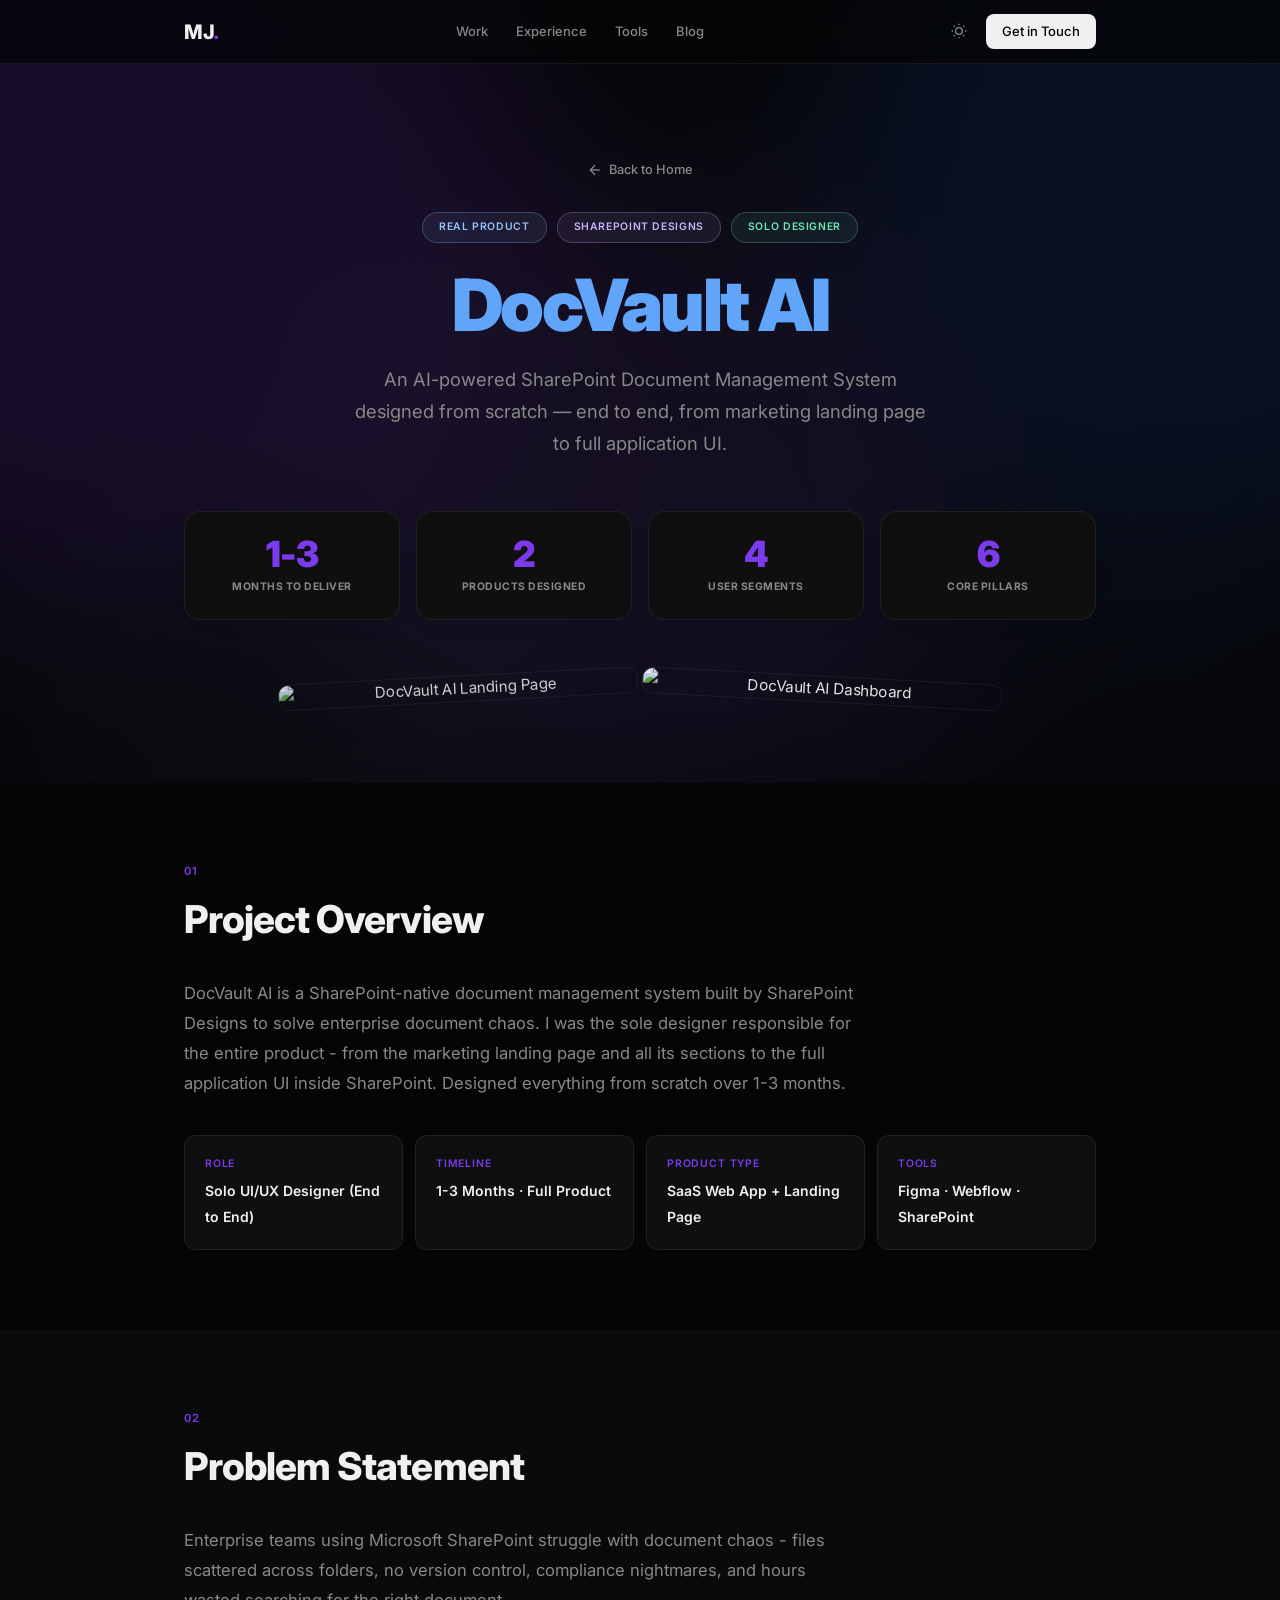
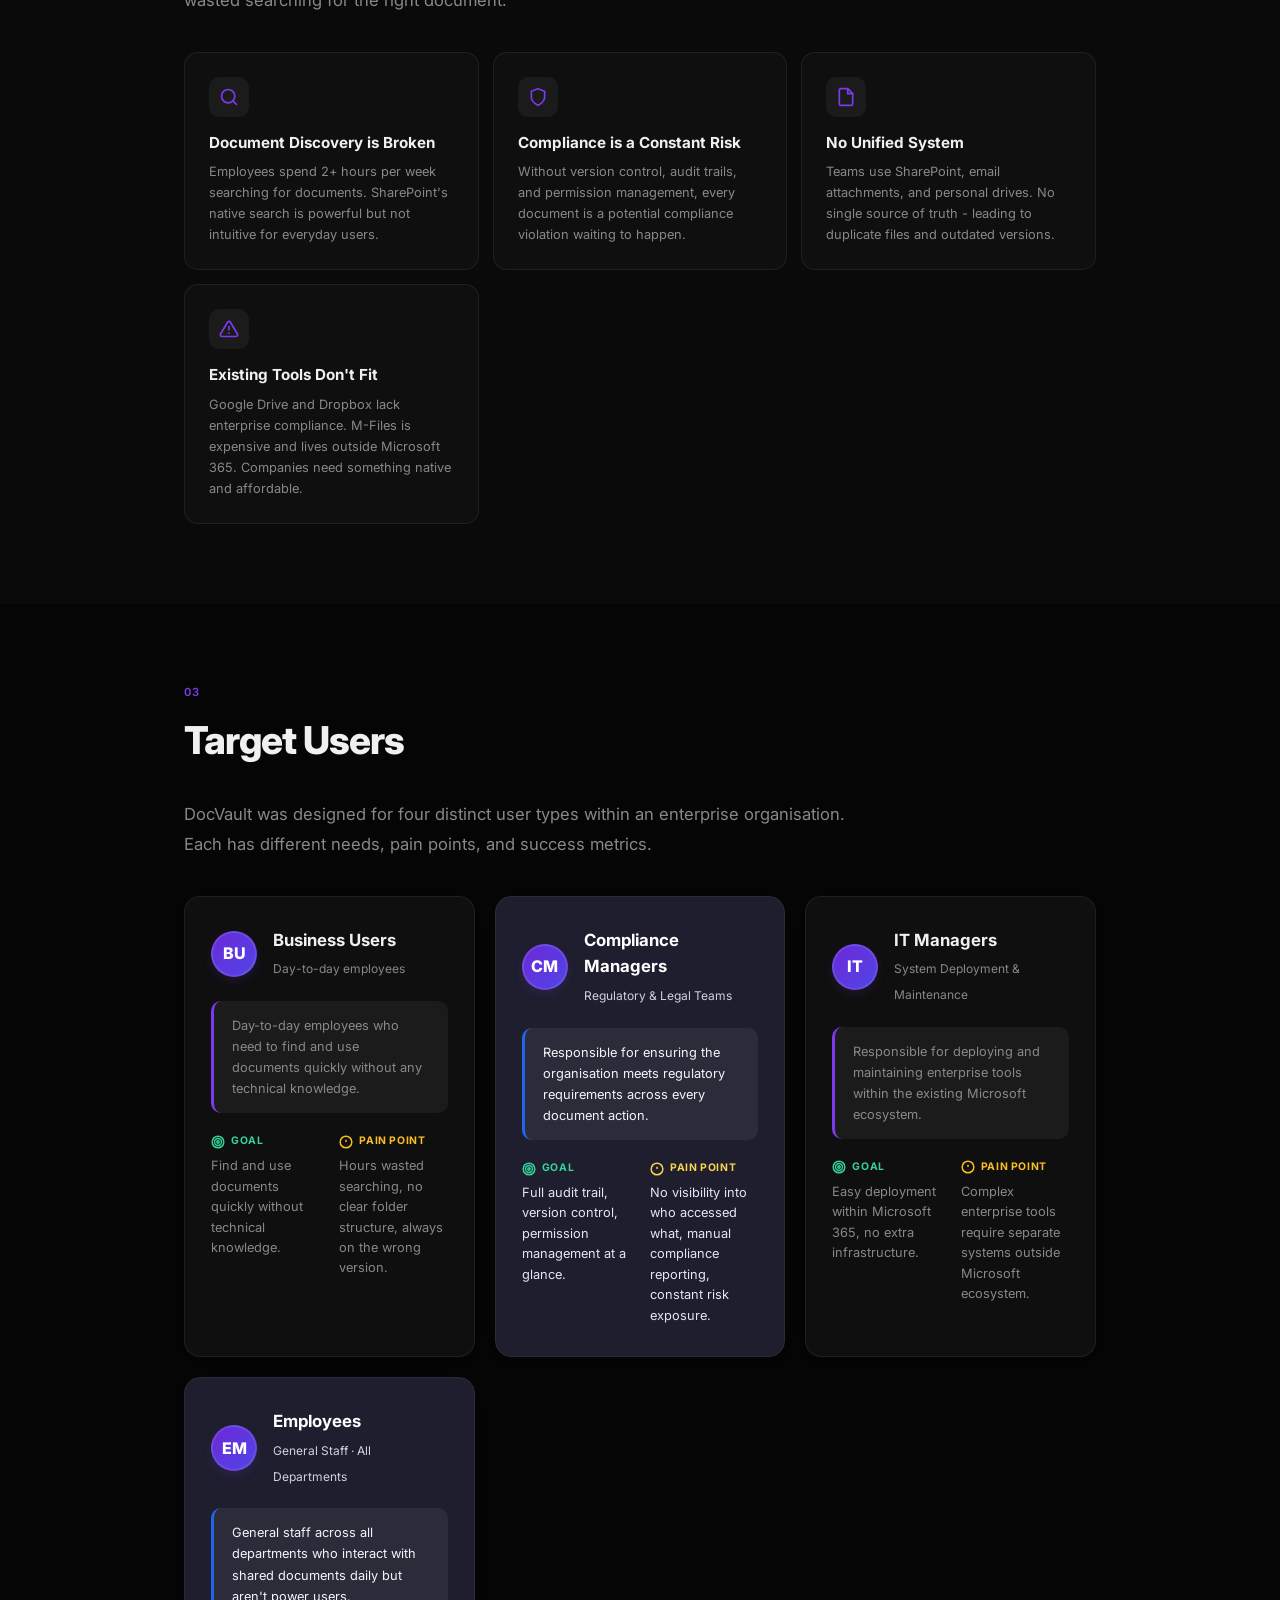
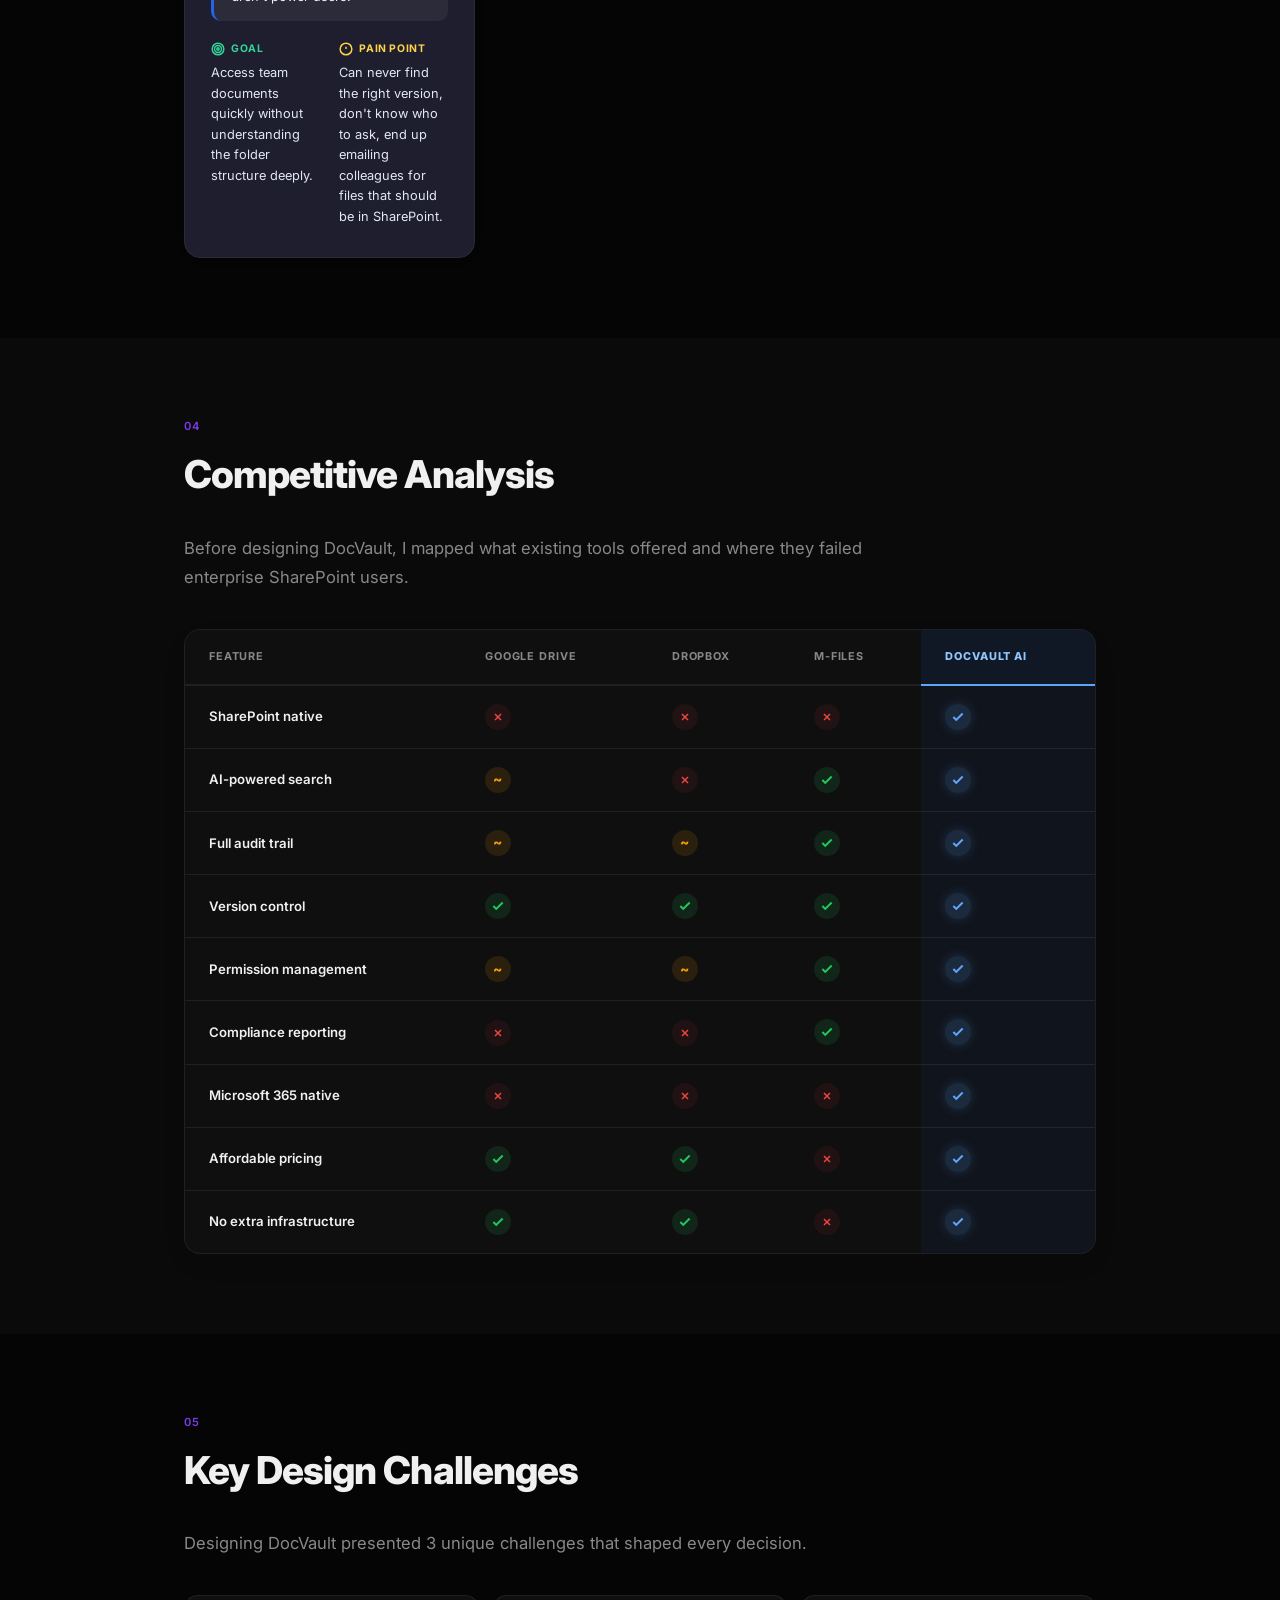
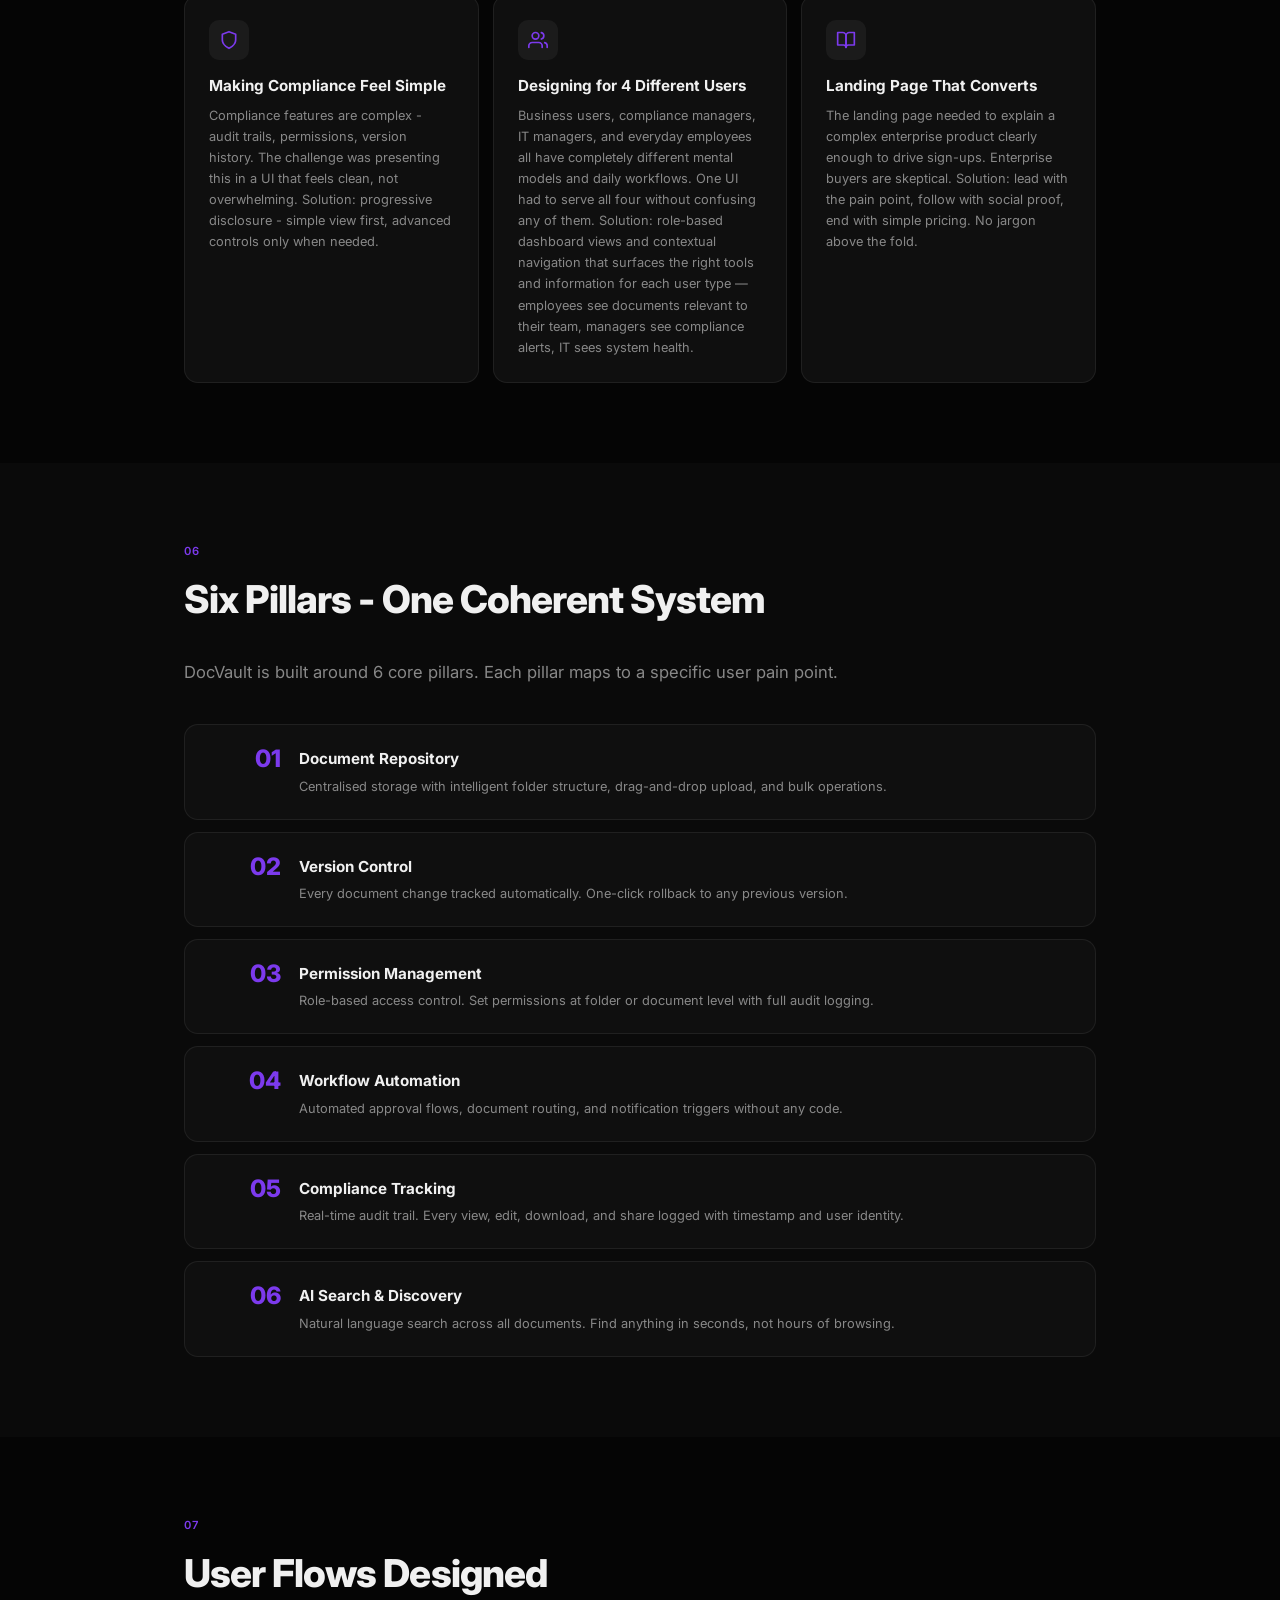
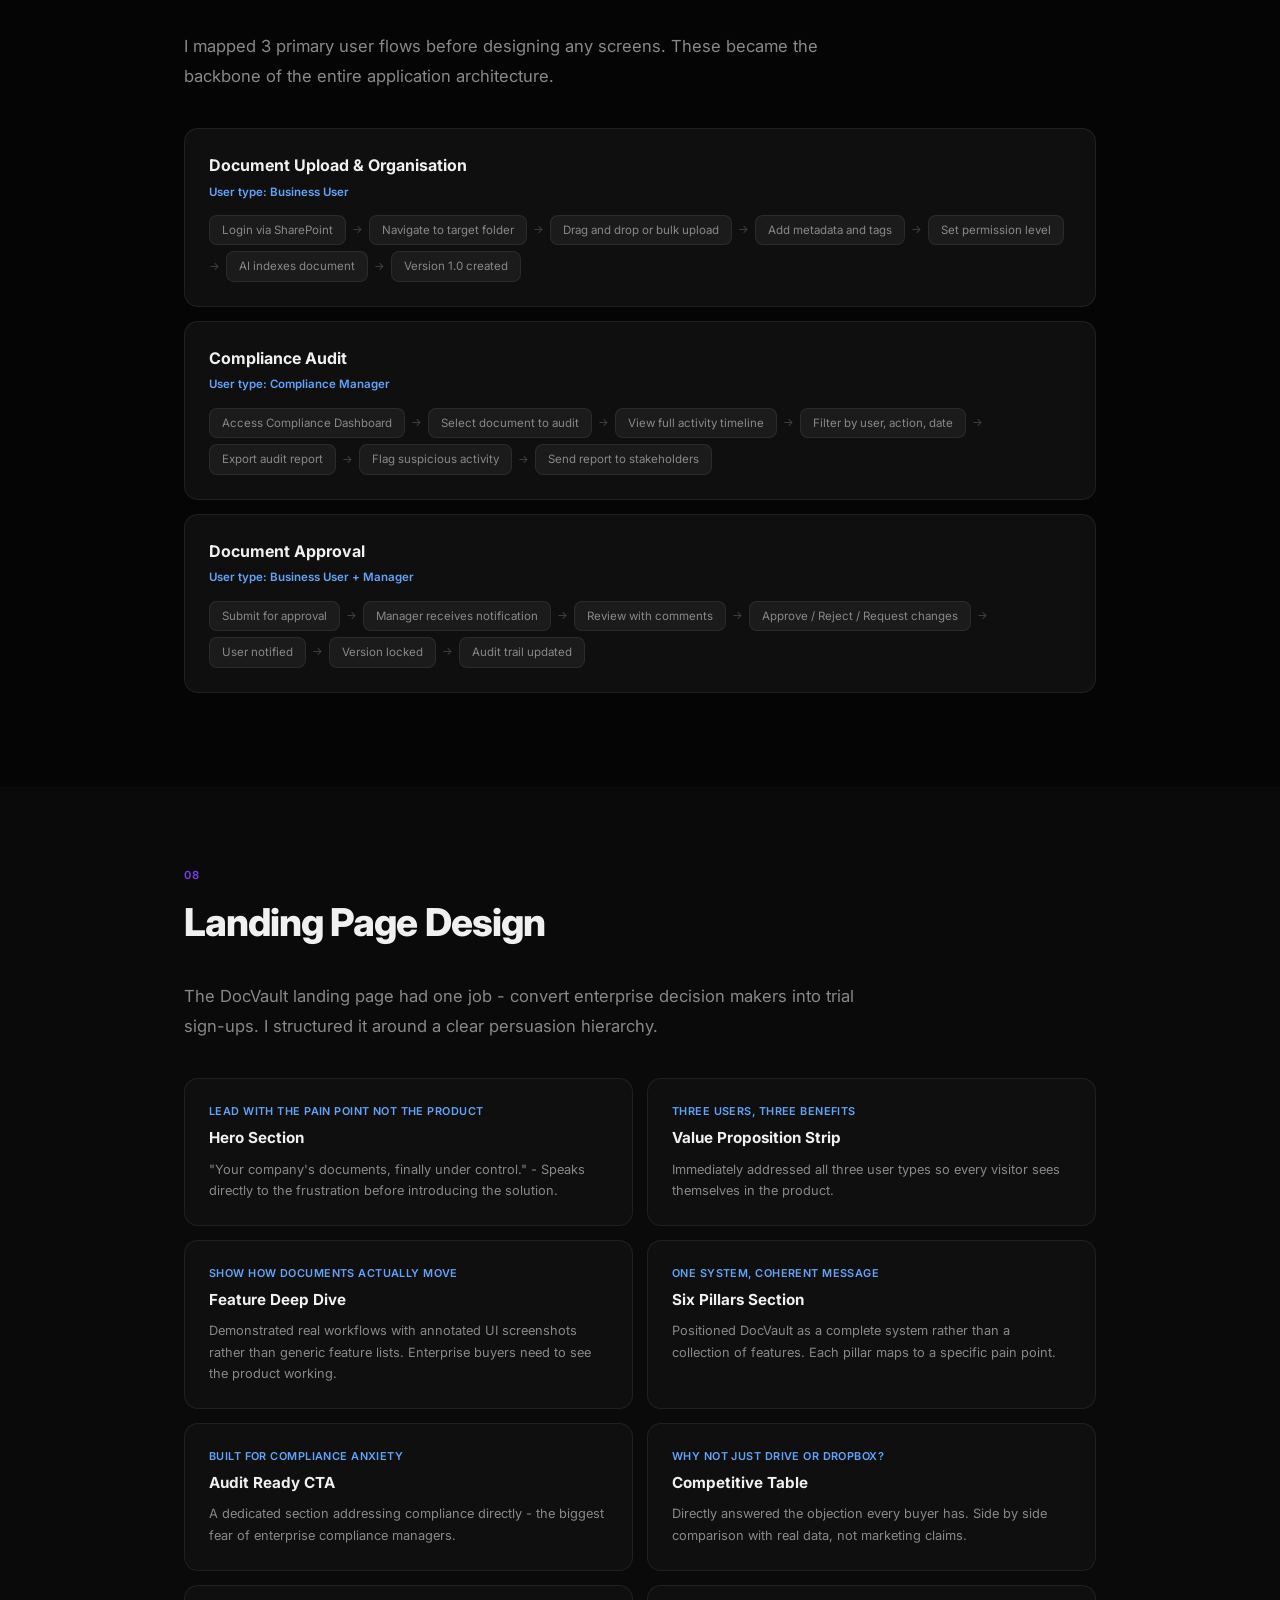
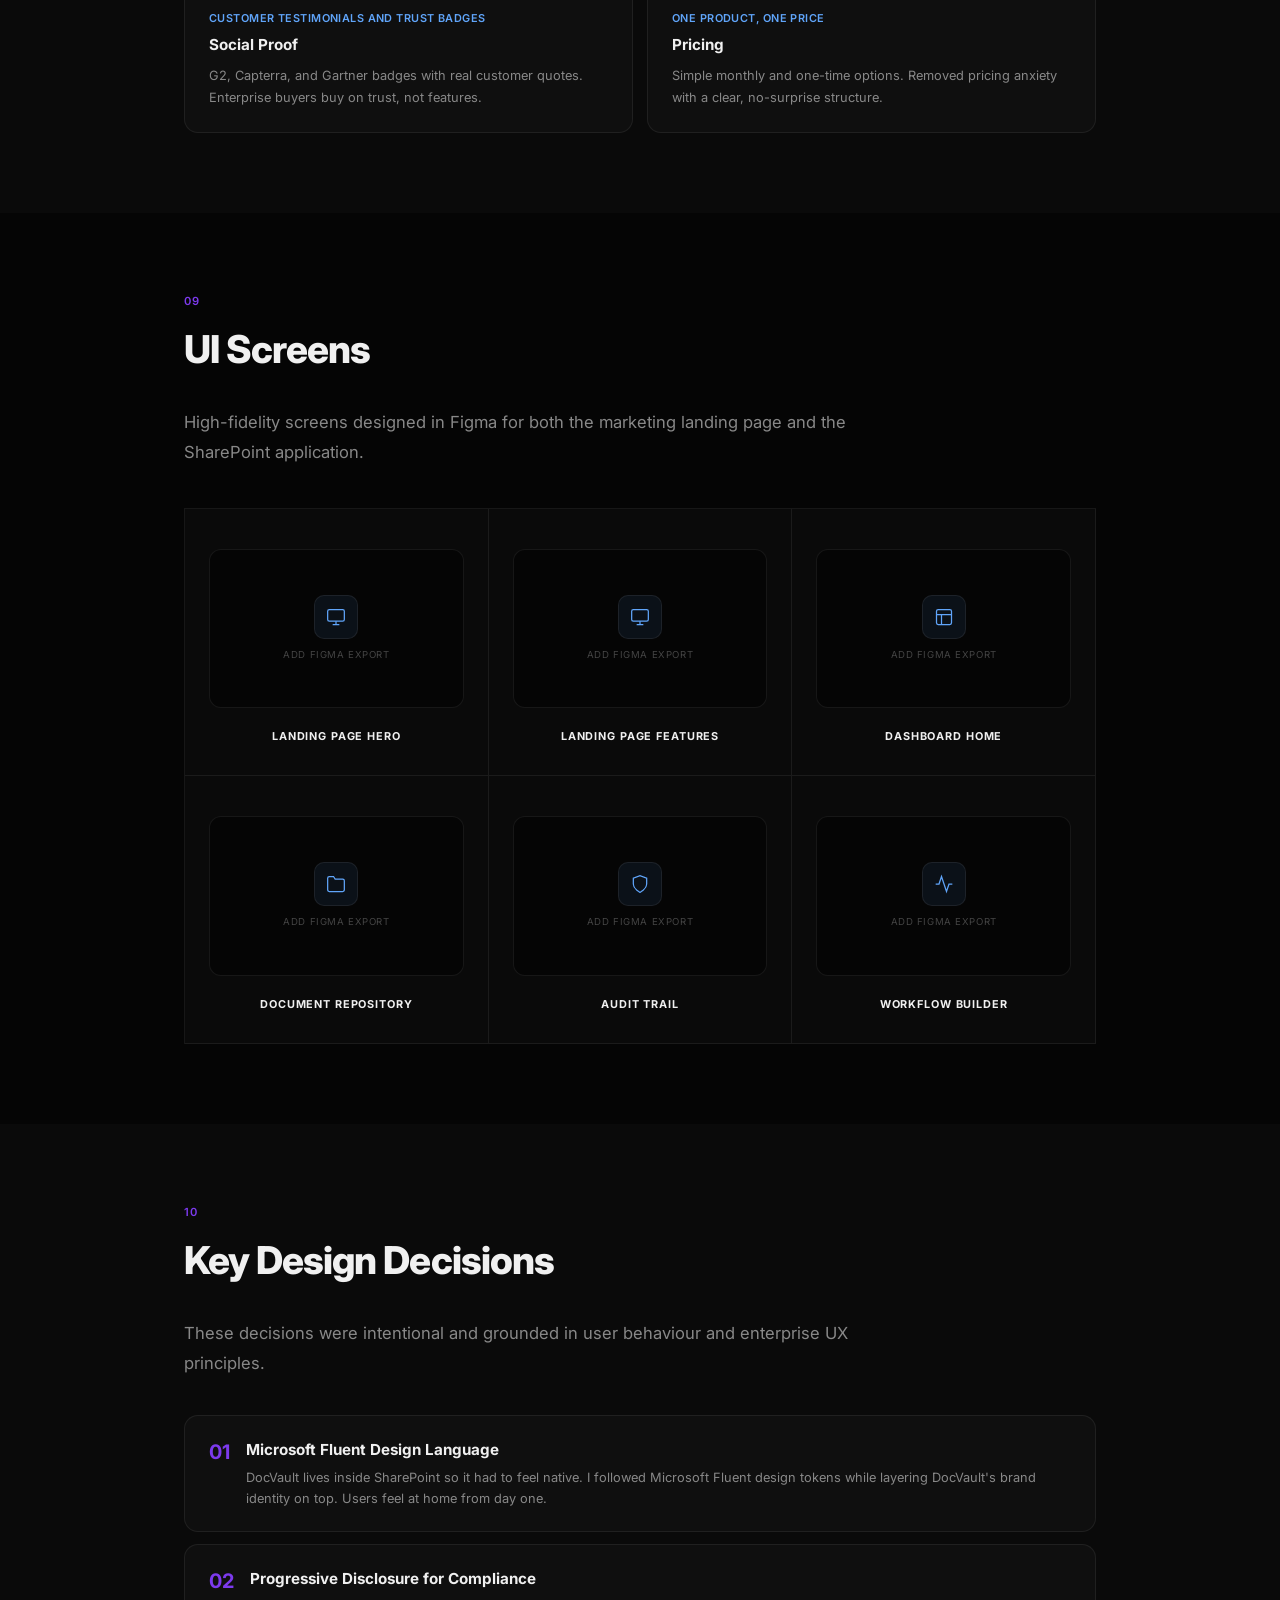
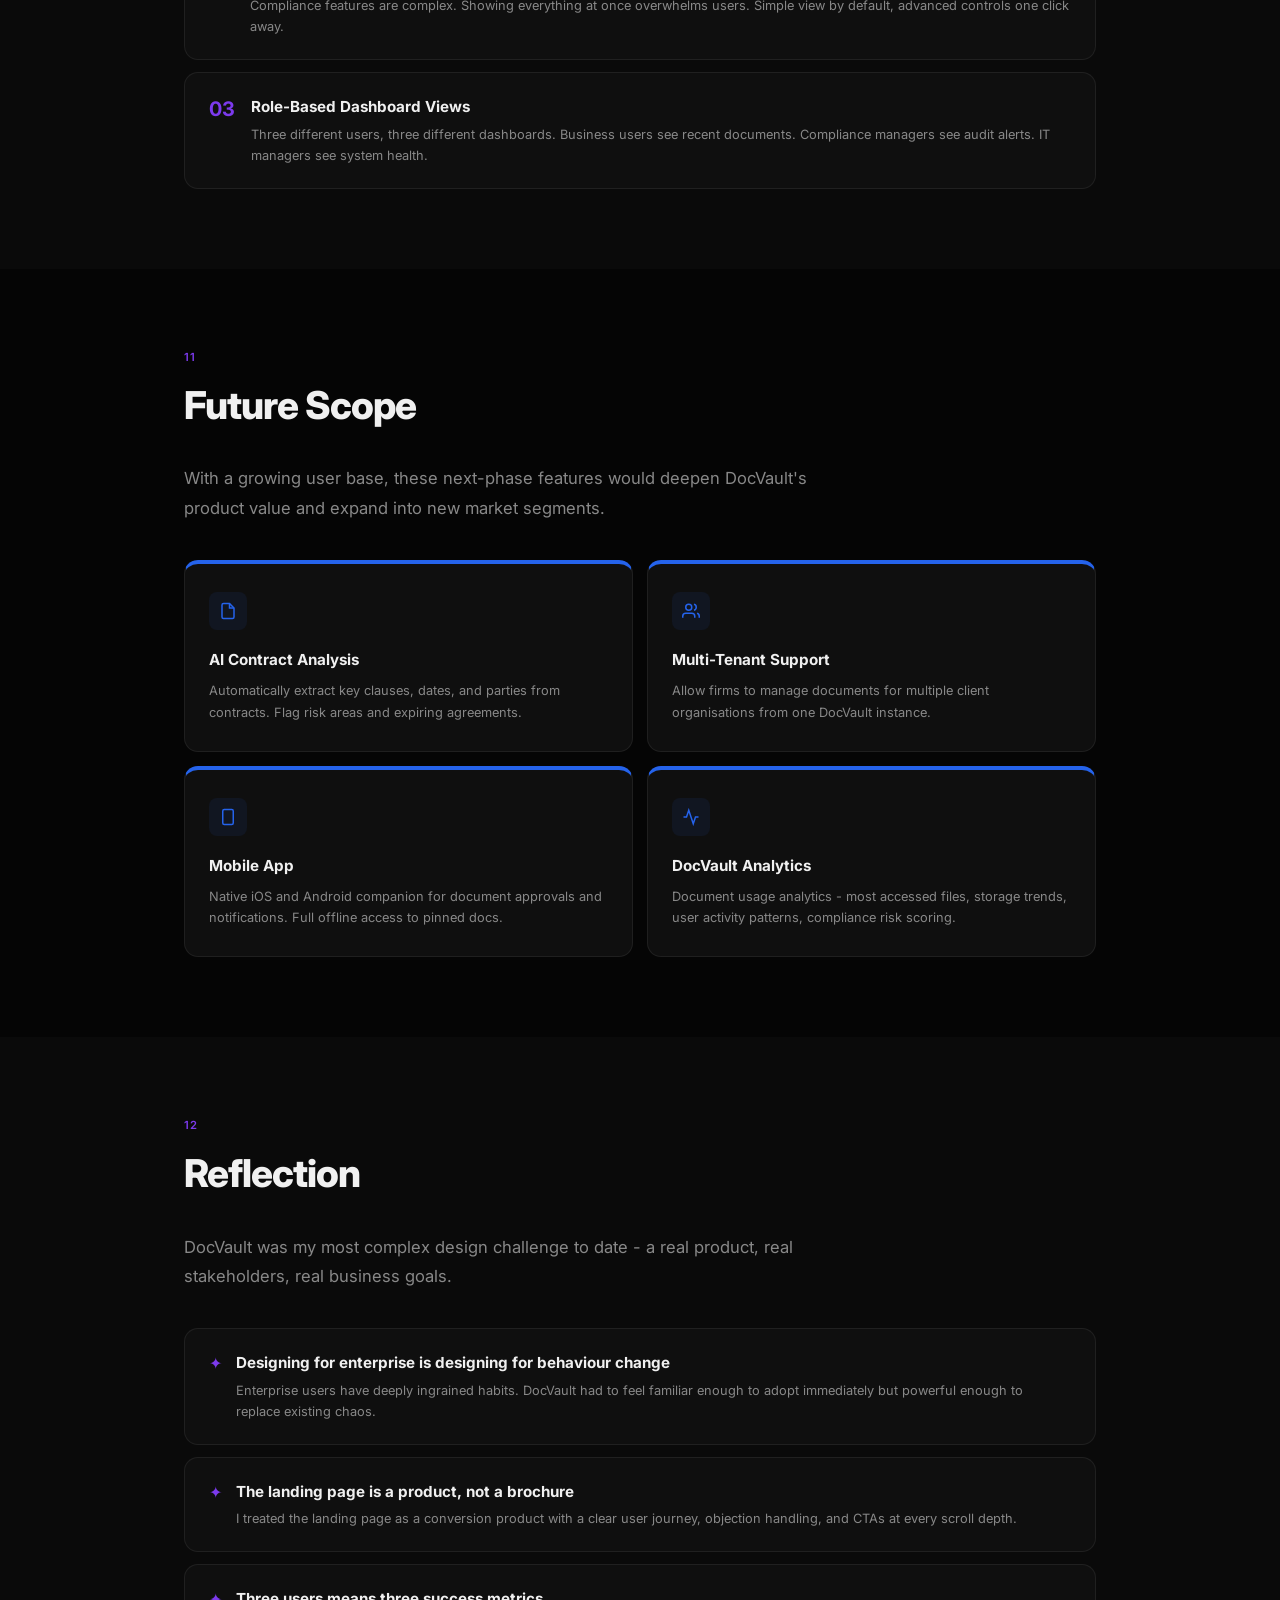
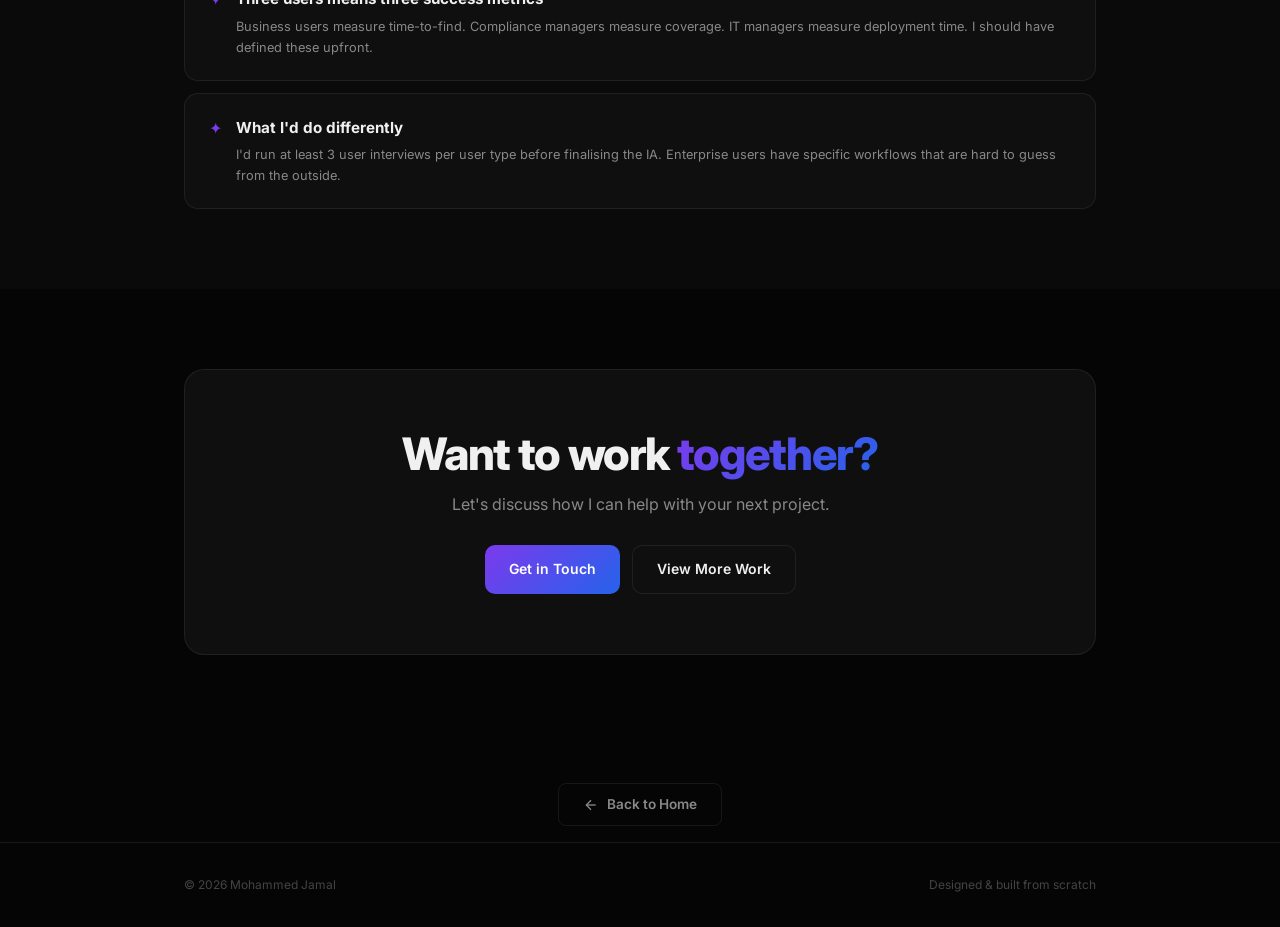
==== commit 87fa7a4b: "Replace purple accent with each case study's brand color - NutriDash: accent-purple → accent-green (" ====
--- a/docvault.html
+++ b/docvault.html
@@ -921,14 +921,14 @@
                     <h3>AI Contract Analysis</h3>
                     <p>Automatically extract key clauses, dates, and parties from contracts. Flag risk areas and expiring agreements.</p>
                 </div>
-                <div class="cs-future-card accent-purple">
+                <div class="cs-future-card accent-blue">
                     <div class="future-card-icon">
                         <svg width="18" height="18" viewBox="0 0 24 24" fill="none" stroke="currentColor" stroke-width="2"><path d="M17 21v-2a4 4 0 0 0-4-4H5a4 4 0 0 0-4 4v2"/><circle cx="9" cy="7" r="4"/><path d="M23 21v-2a4 4 0 0 0-3-3.87"/><path d="M16 3.13a4 4 0 0 1 0 7.75"/></svg>
                     </div>
                     <h3>Multi-Tenant Support</h3>
                     <p>Allow firms to manage documents for multiple client organisations from one DocVault instance.</p>
                 </div>
-                <div class="cs-future-card accent-purple">
+                <div class="cs-future-card accent-blue">
                     <div class="future-card-icon">
                         <svg width="18" height="18" viewBox="0 0 24 24" fill="none" stroke="currentColor" stroke-width="2"><rect x="5" y="2" width="14" height="20" rx="2" ry="2"/><line x1="12" y1="18" x2="12.01" y2="18"/></svg>
                     </div>
--- a/css/case-study.css
+++ b/css/case-study.css
@@ -804,6 +804,16 @@
     --card-accent: var(--gradient-1);
     --card-accent-bg: rgba(124, 58, 237, 0.08);
     --card-glow: rgba(124, 58, 237, 0.15);
+}
+.cs-future-card.accent-green {
+    --card-accent: #10B981;
+    --card-accent-bg: rgba(16, 185, 129, 0.08);
+    --card-glow: rgba(16, 185, 129, 0.15);
+}
+.cs-future-card.accent-orange {
+    --card-accent: #FF6B00;
+    --card-accent-bg: rgba(255, 107, 0, 0.08);
+    --card-glow: rgba(255, 107, 0, 0.15);
 }
 .cs-future-card {
     padding: 28px 24px;
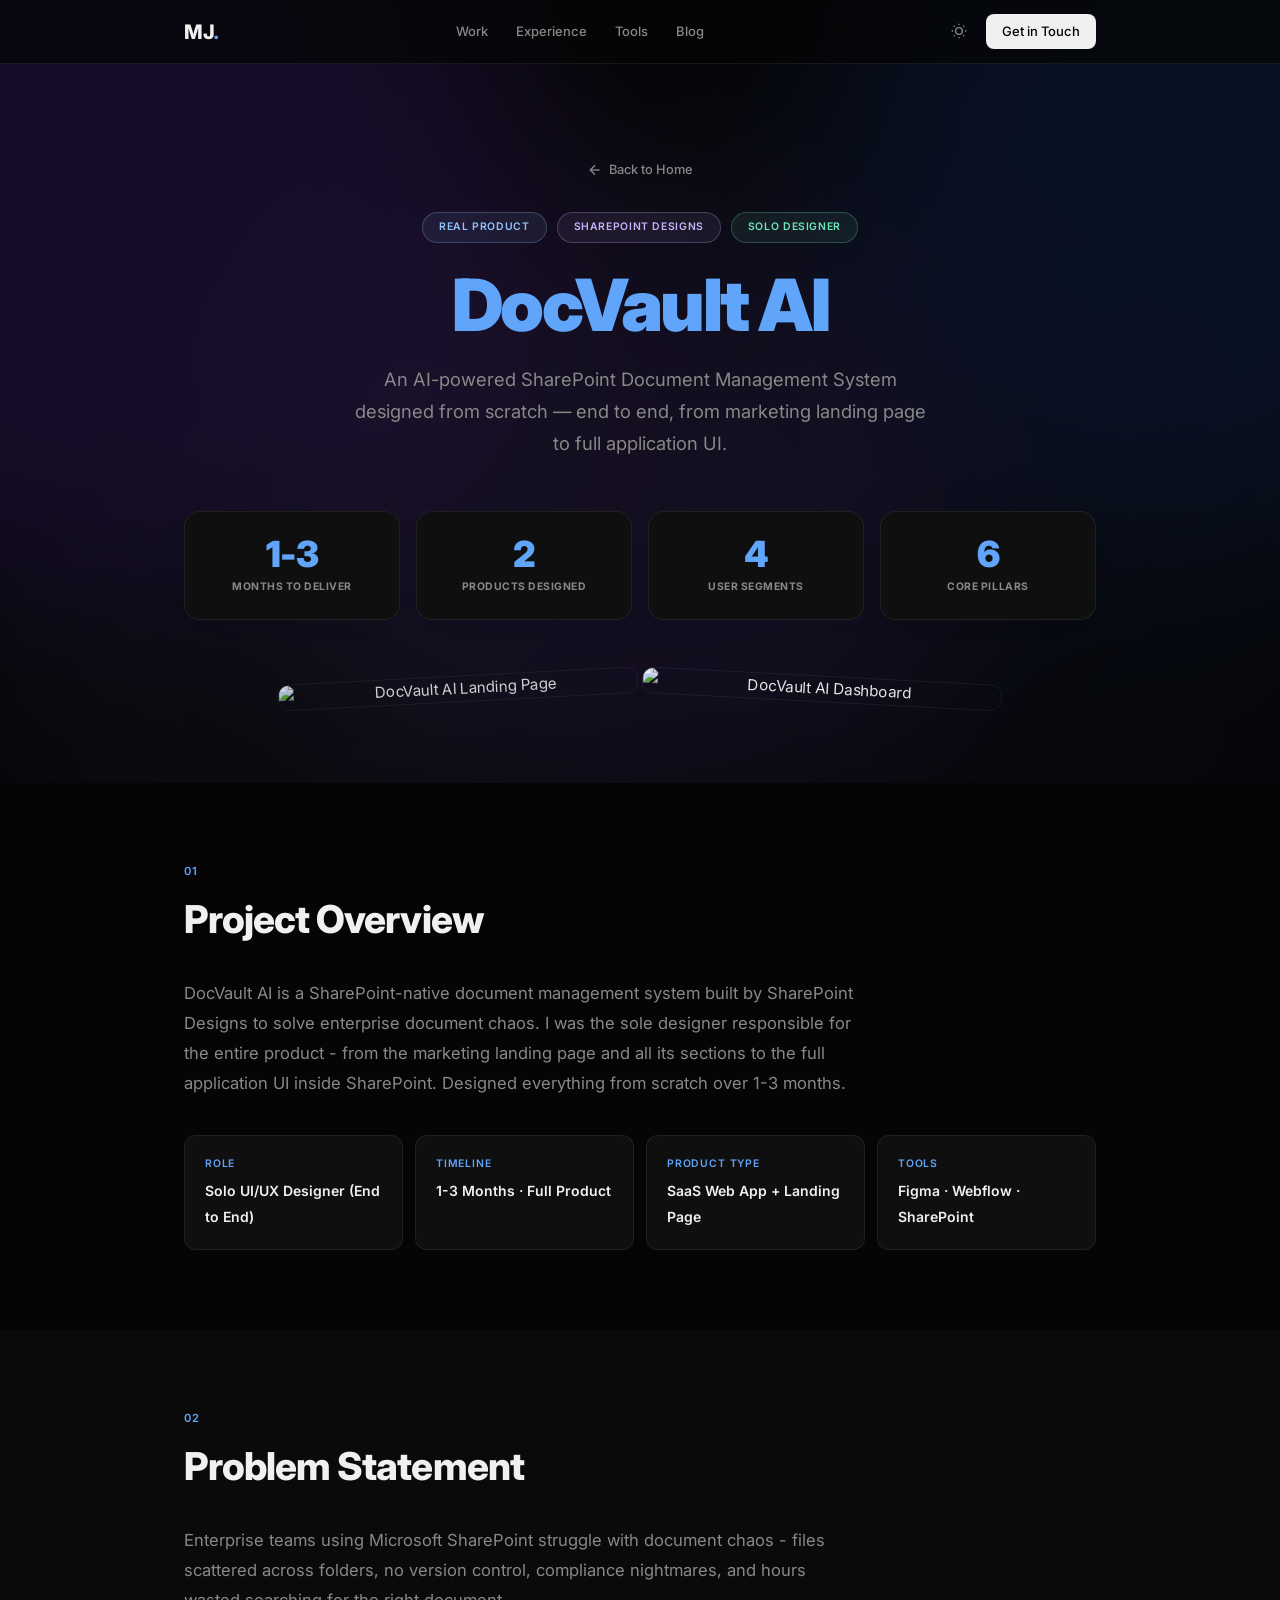
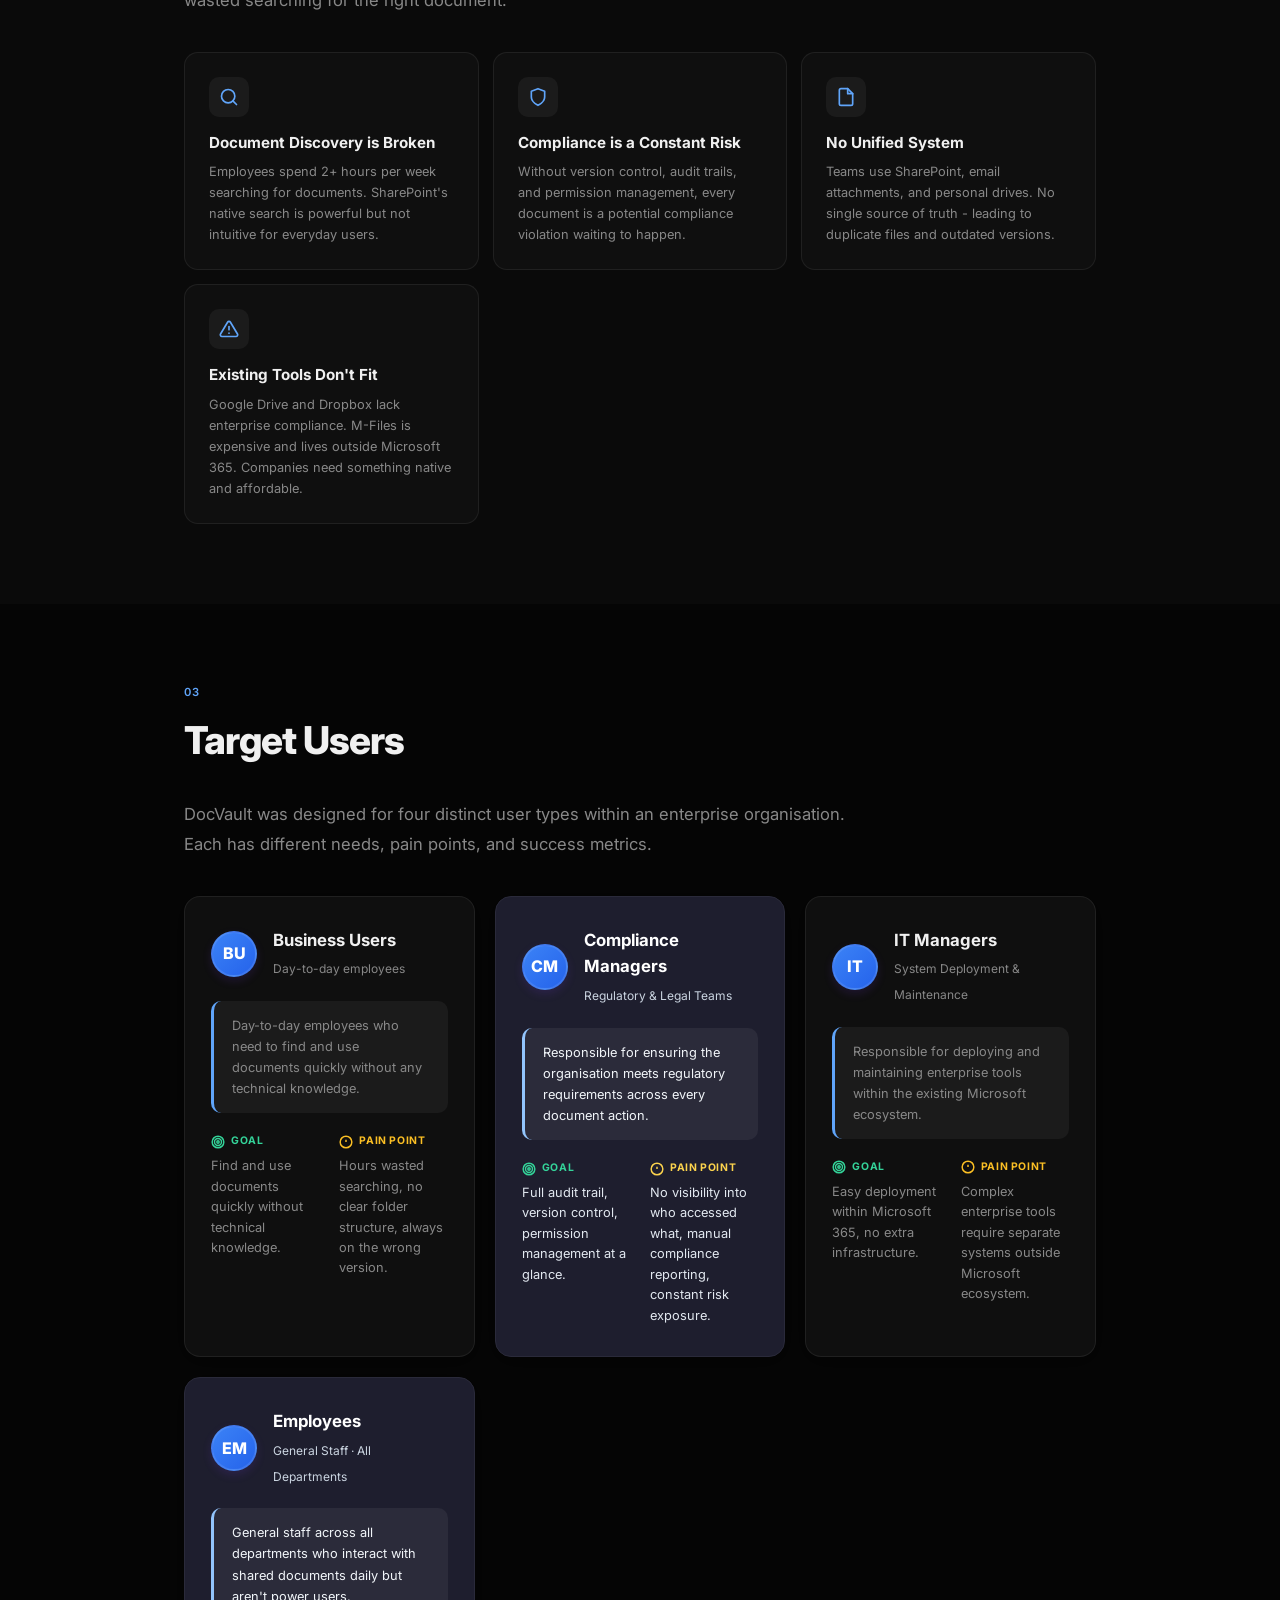
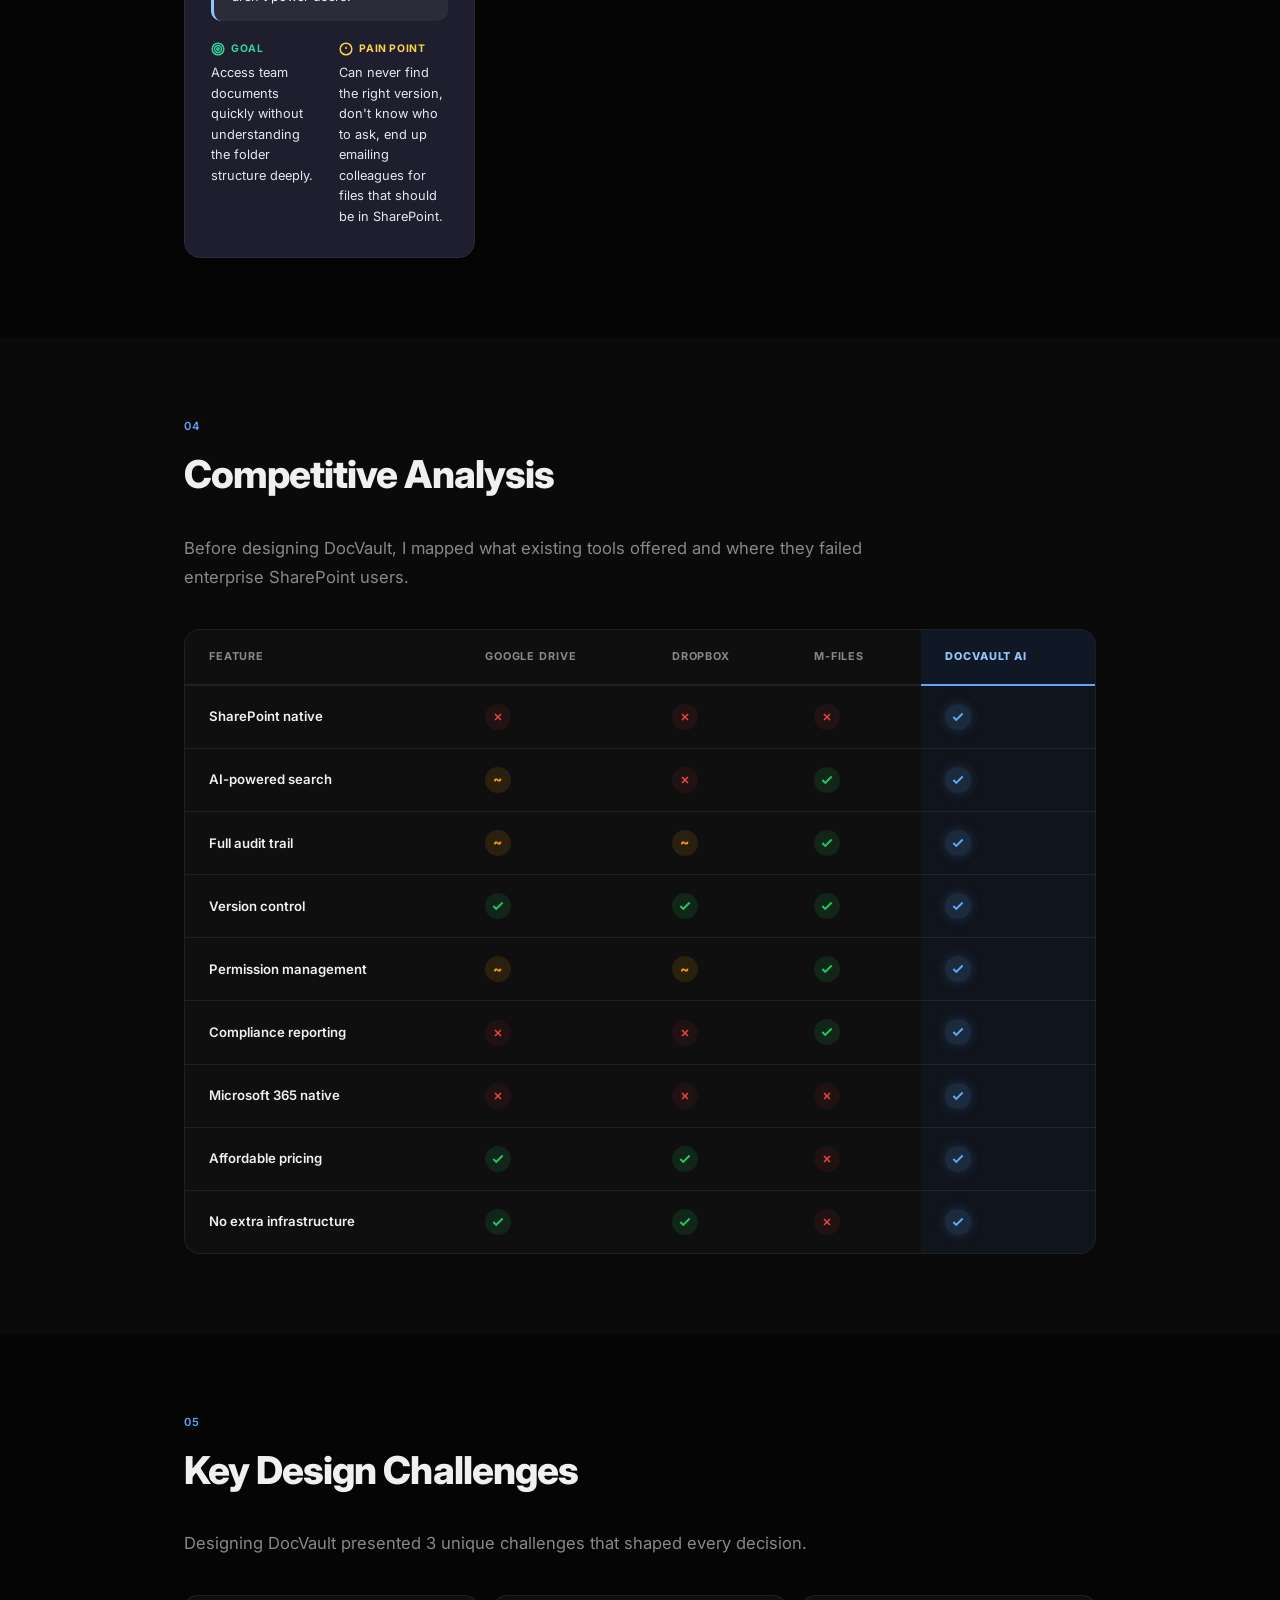
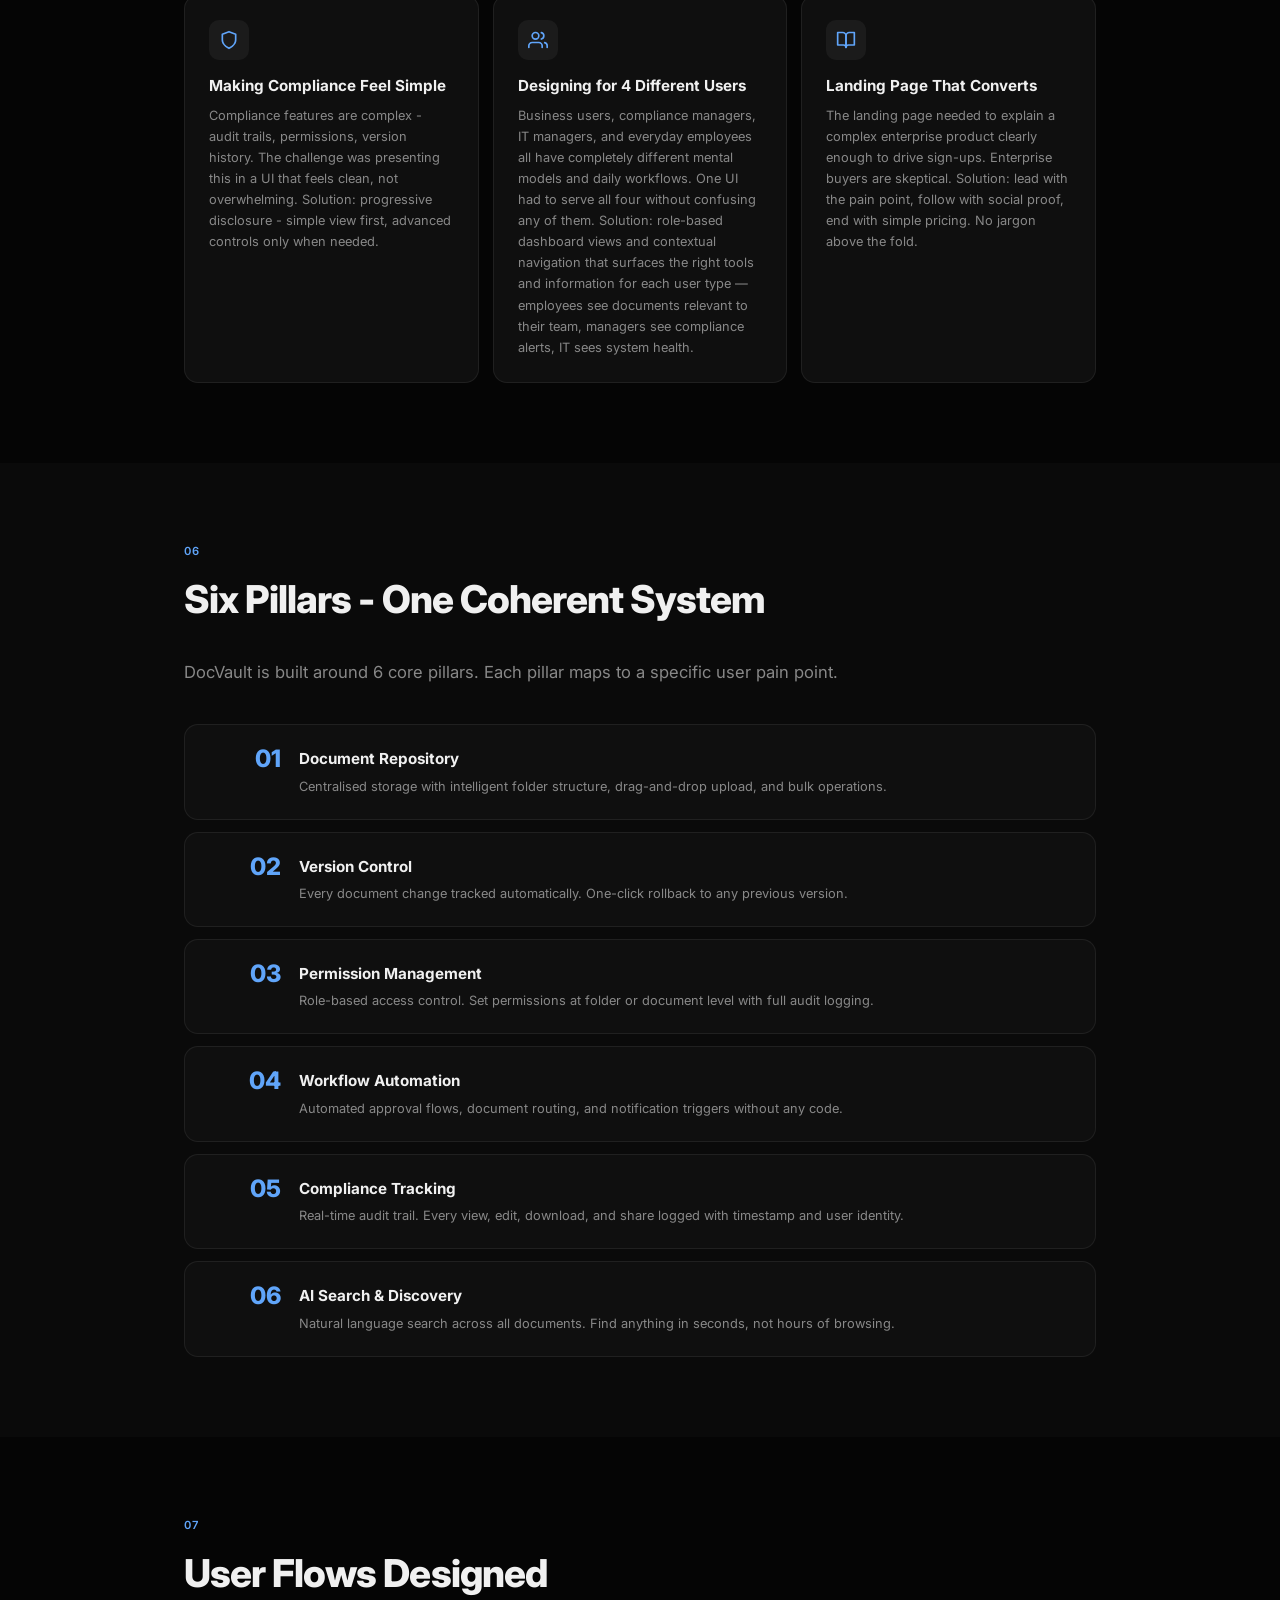
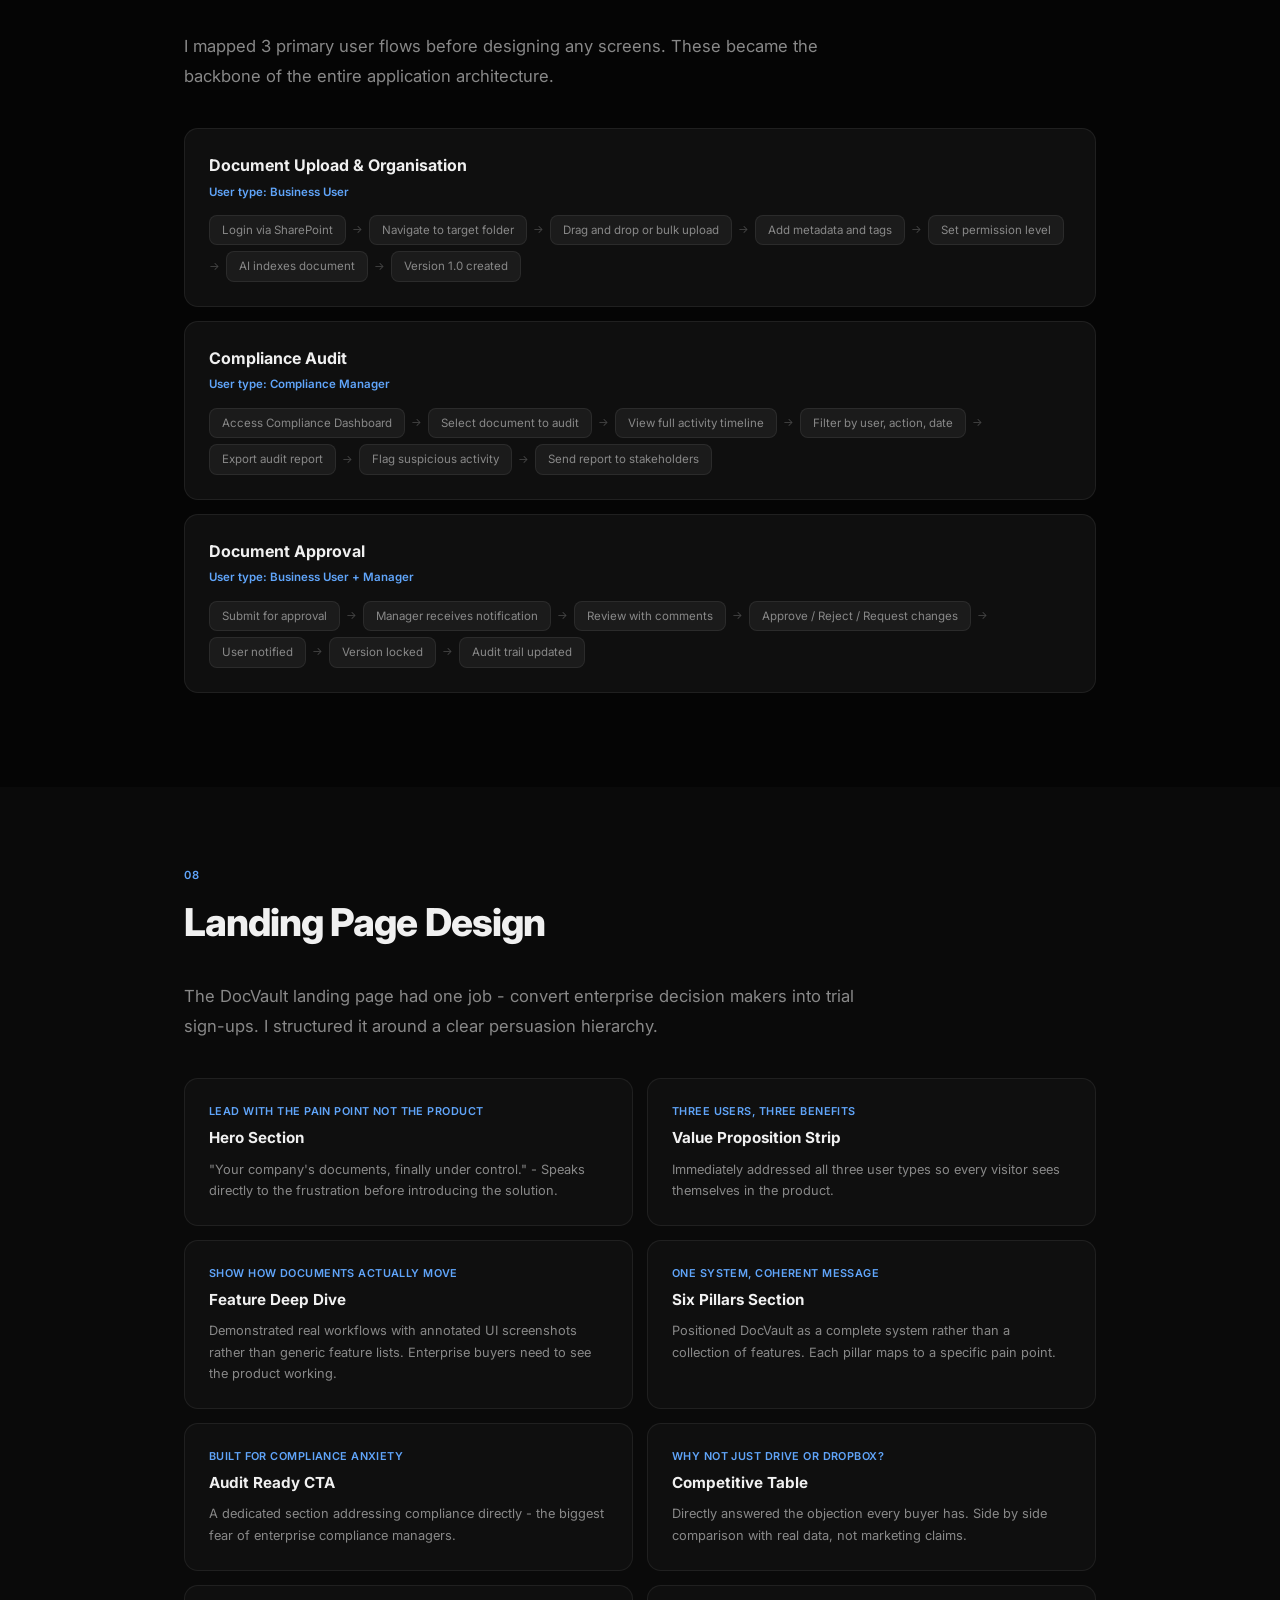
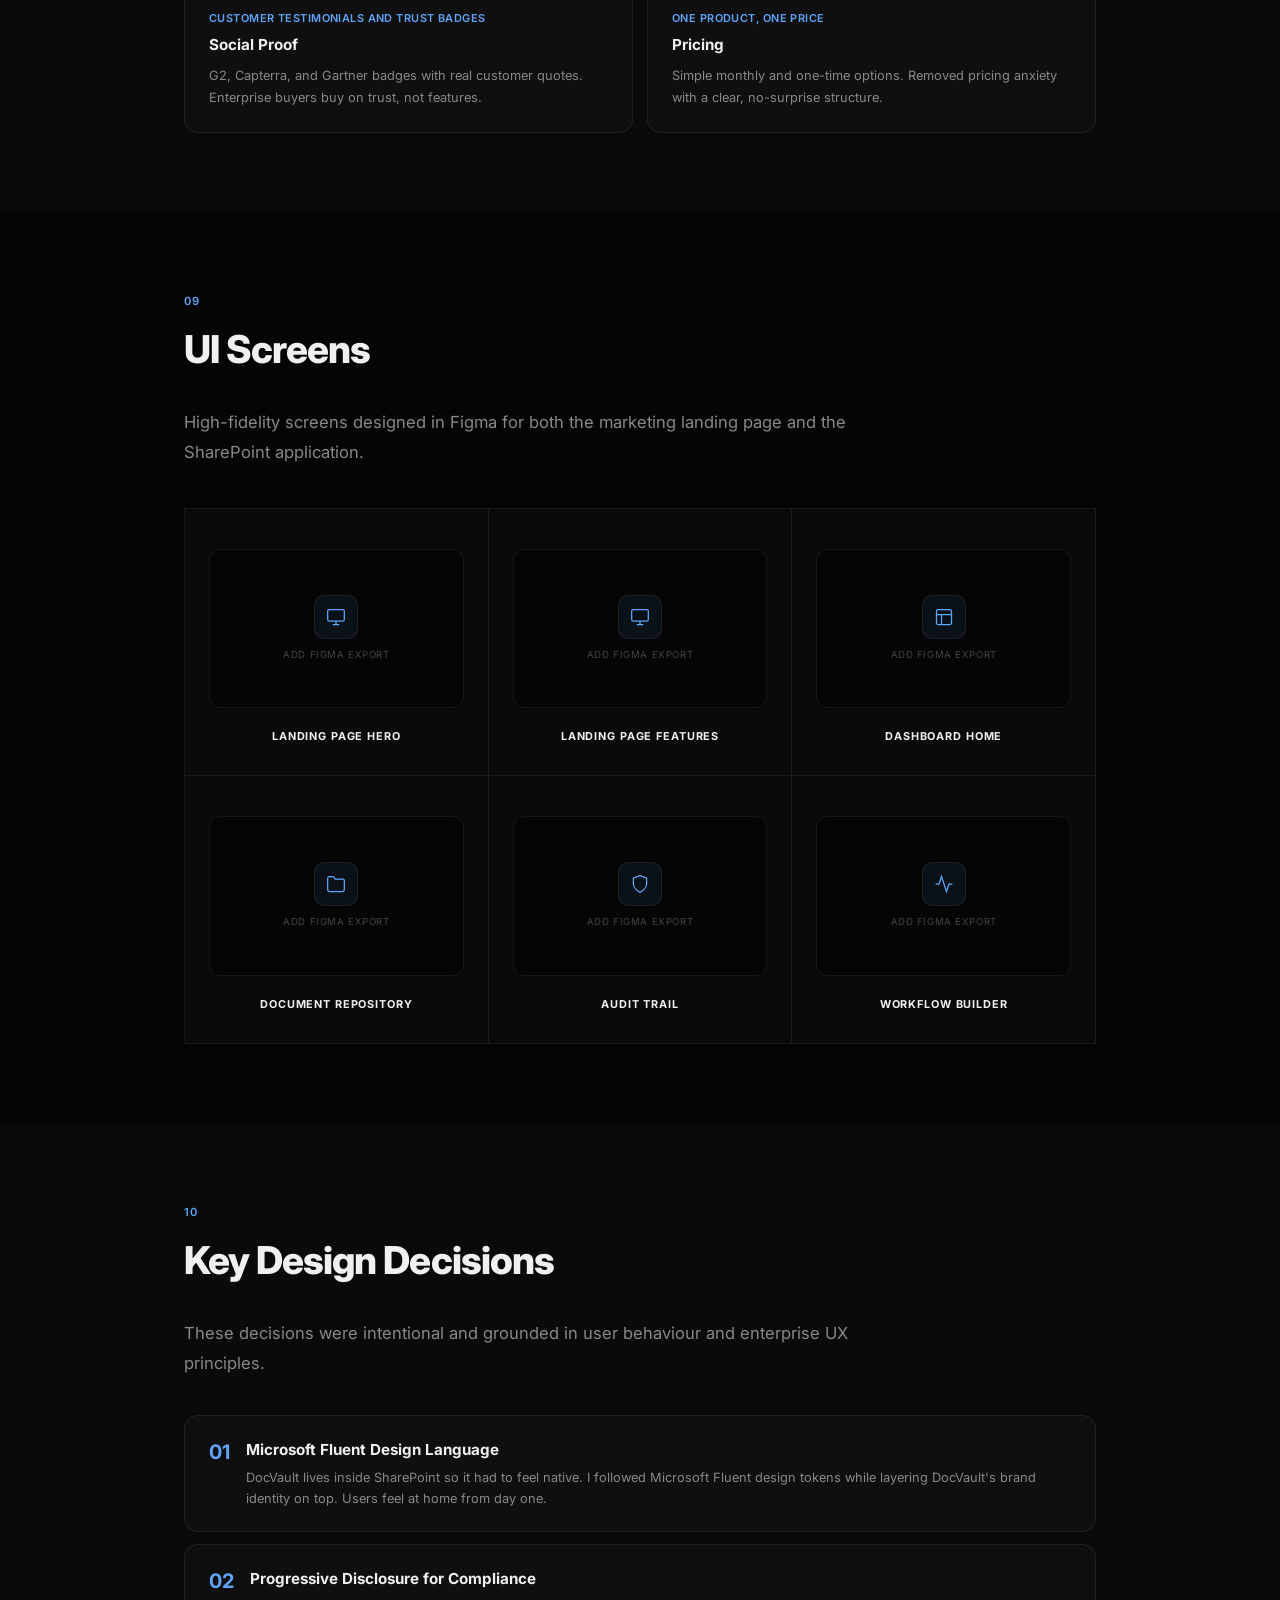
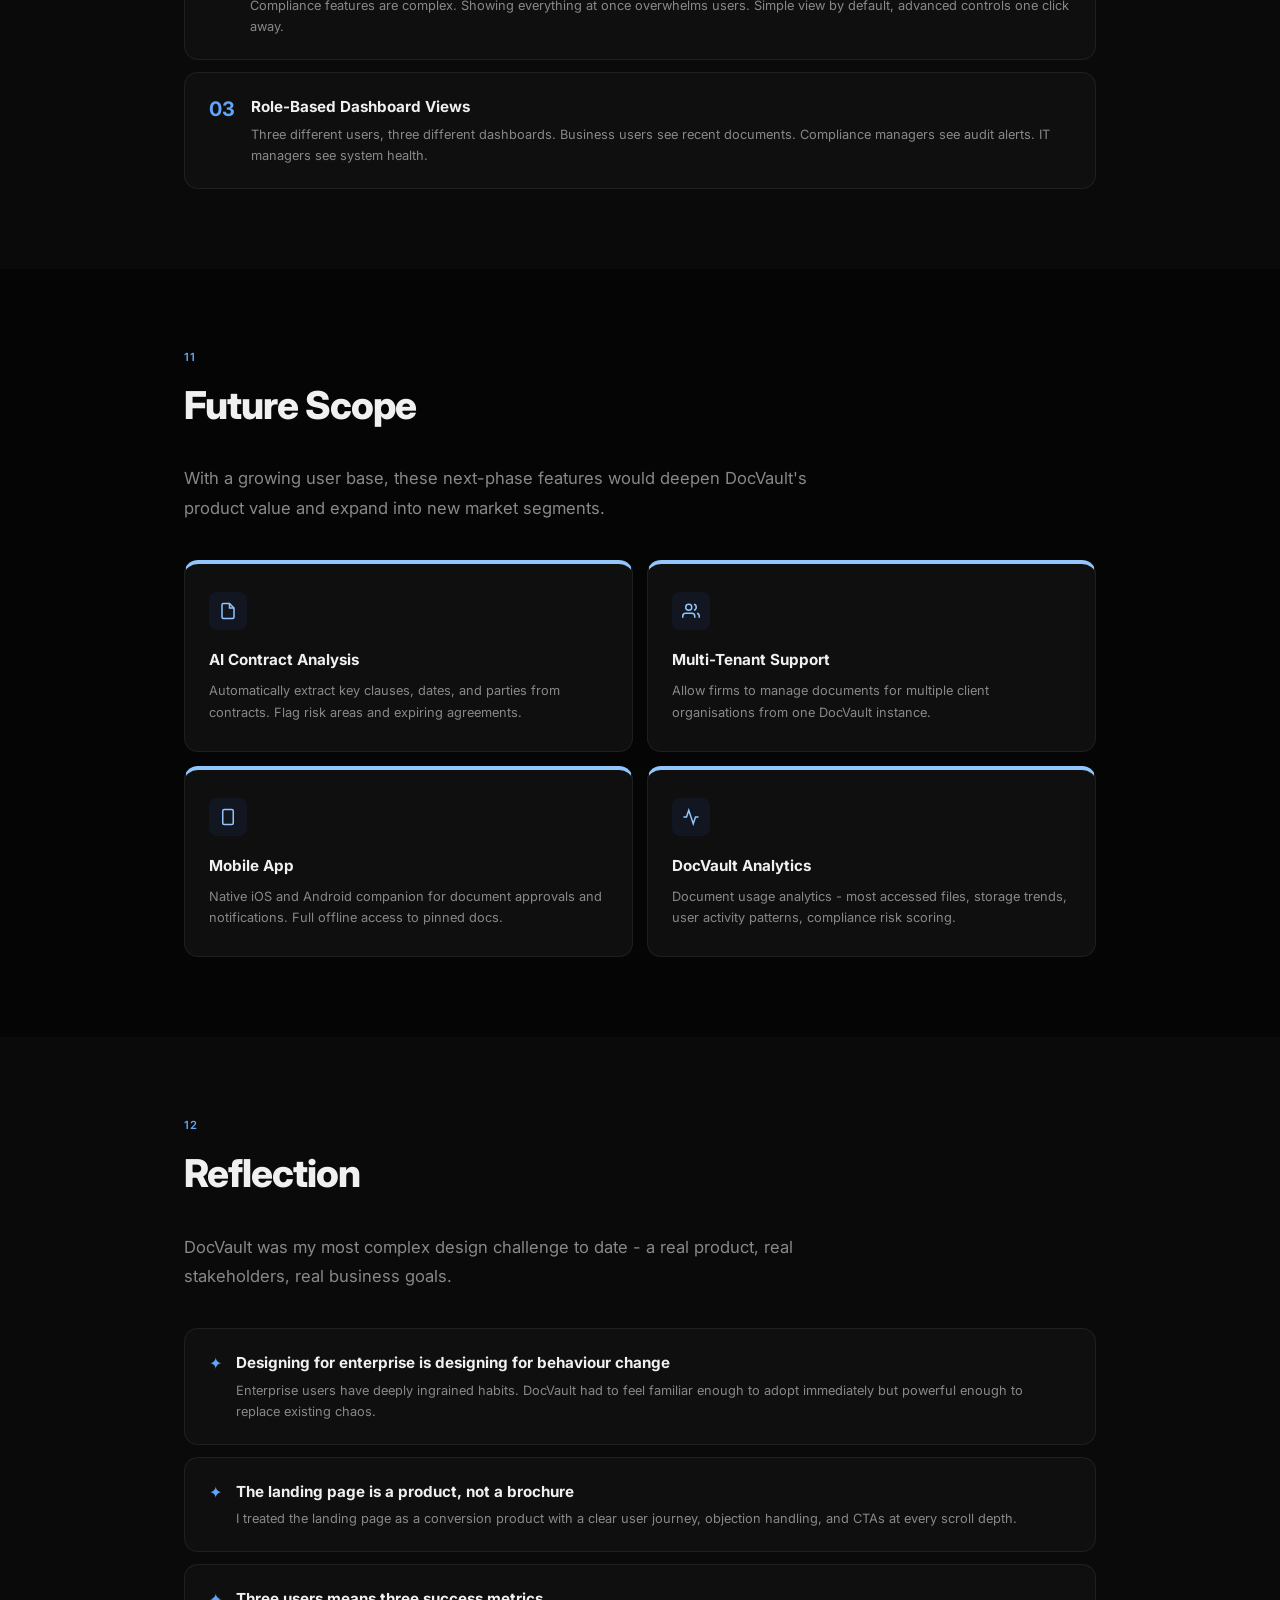
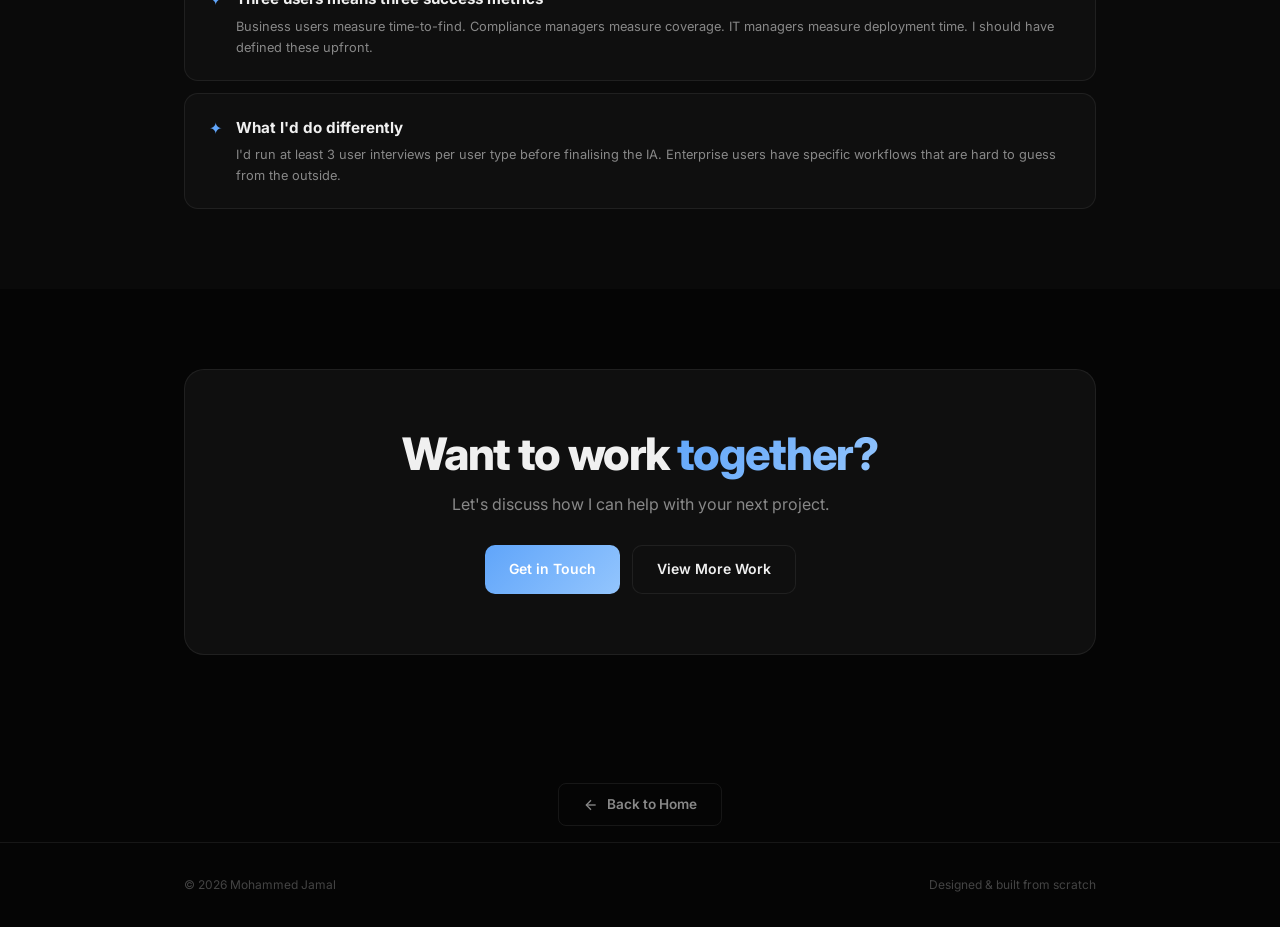
==== commit 4aa6c124: "Override all purple tokens with blue on DocVault page Remapped --gradient-1 and --gradient-2 CSS cus" ====
--- a/docvault.html
+++ b/docvault.html
@@ -12,11 +12,30 @@
     <link rel="stylesheet" href="css/styles.css">
     <link rel="stylesheet" href="css/case-study.css?v=3">
     <style>
+        /* Override site-wide purple gradient tokens with DocVault blue */
+        :root { --gradient-1: #2563EB; --gradient-2: #1E40AF; }
+        [data-theme="dark"] { --gradient-1: #60A5FA; --gradient-2: #93C5FD; }
+
         .cs-hero-title { color: #2563EB !important; }
         [data-theme="dark"] .cs-hero-title { color: #60A5FA !important; }
 
-        .dv-accent { color: #2563EB; }
-        [data-theme="dark"] .dv-accent { color: #60A5FA; }
+        /* Persona avatar gradient → blue */
+        .cs-persona-avatar {
+            background: linear-gradient(135deg, #2563EB, #1E40AF) !important;
+        }
+        [data-theme="dark"] .cs-persona-avatar {
+            background: linear-gradient(135deg, #3B82F6, #2563EB) !important;
+        }
+
+        /* Process pill badge gradient → blue */
+        .cs-process-badge {
+            background: linear-gradient(135deg, #2563EB, #1E40AF) !important;
+        }
+
+        /* Feature bar fill → blue */
+        .cs-feature-bar-fill {
+            background: #2563EB !important;
+        }
 
         /* DocVault table highlight override */
         .dv-table th.cs-table-highlight {
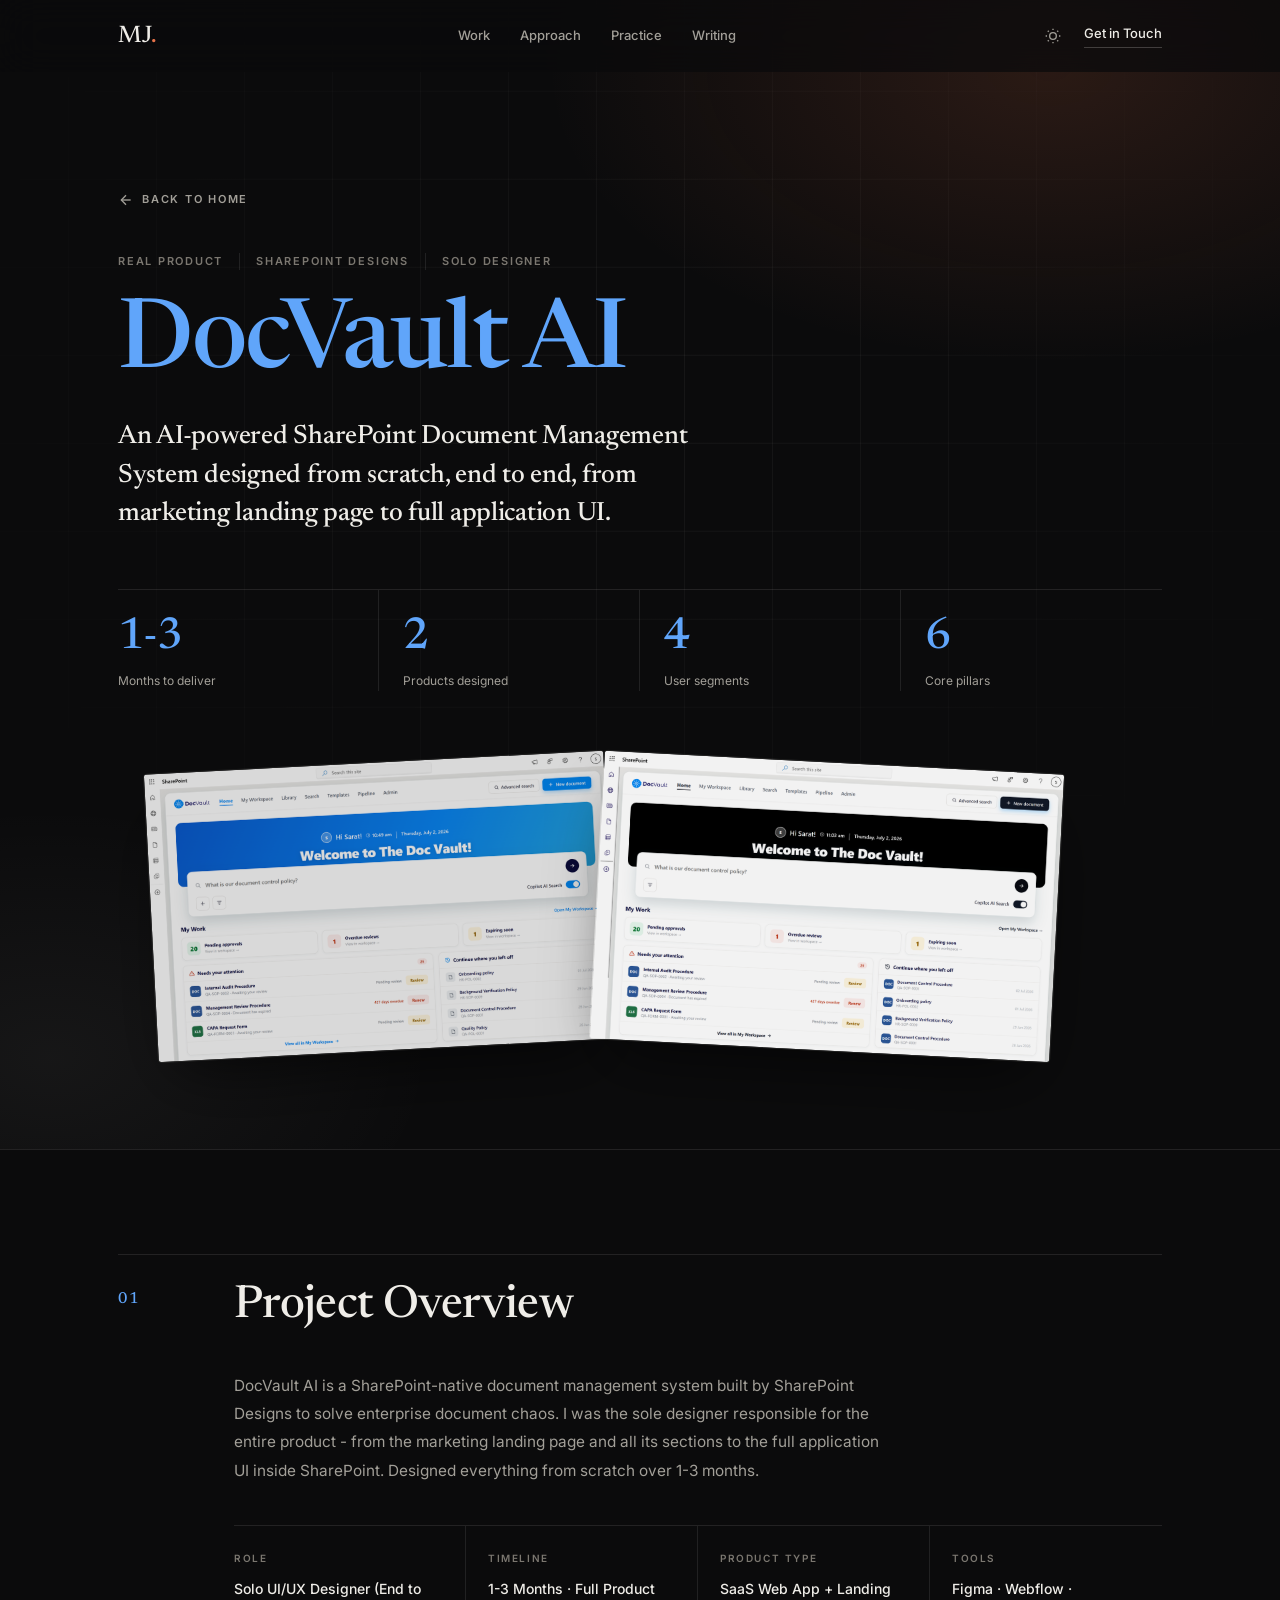
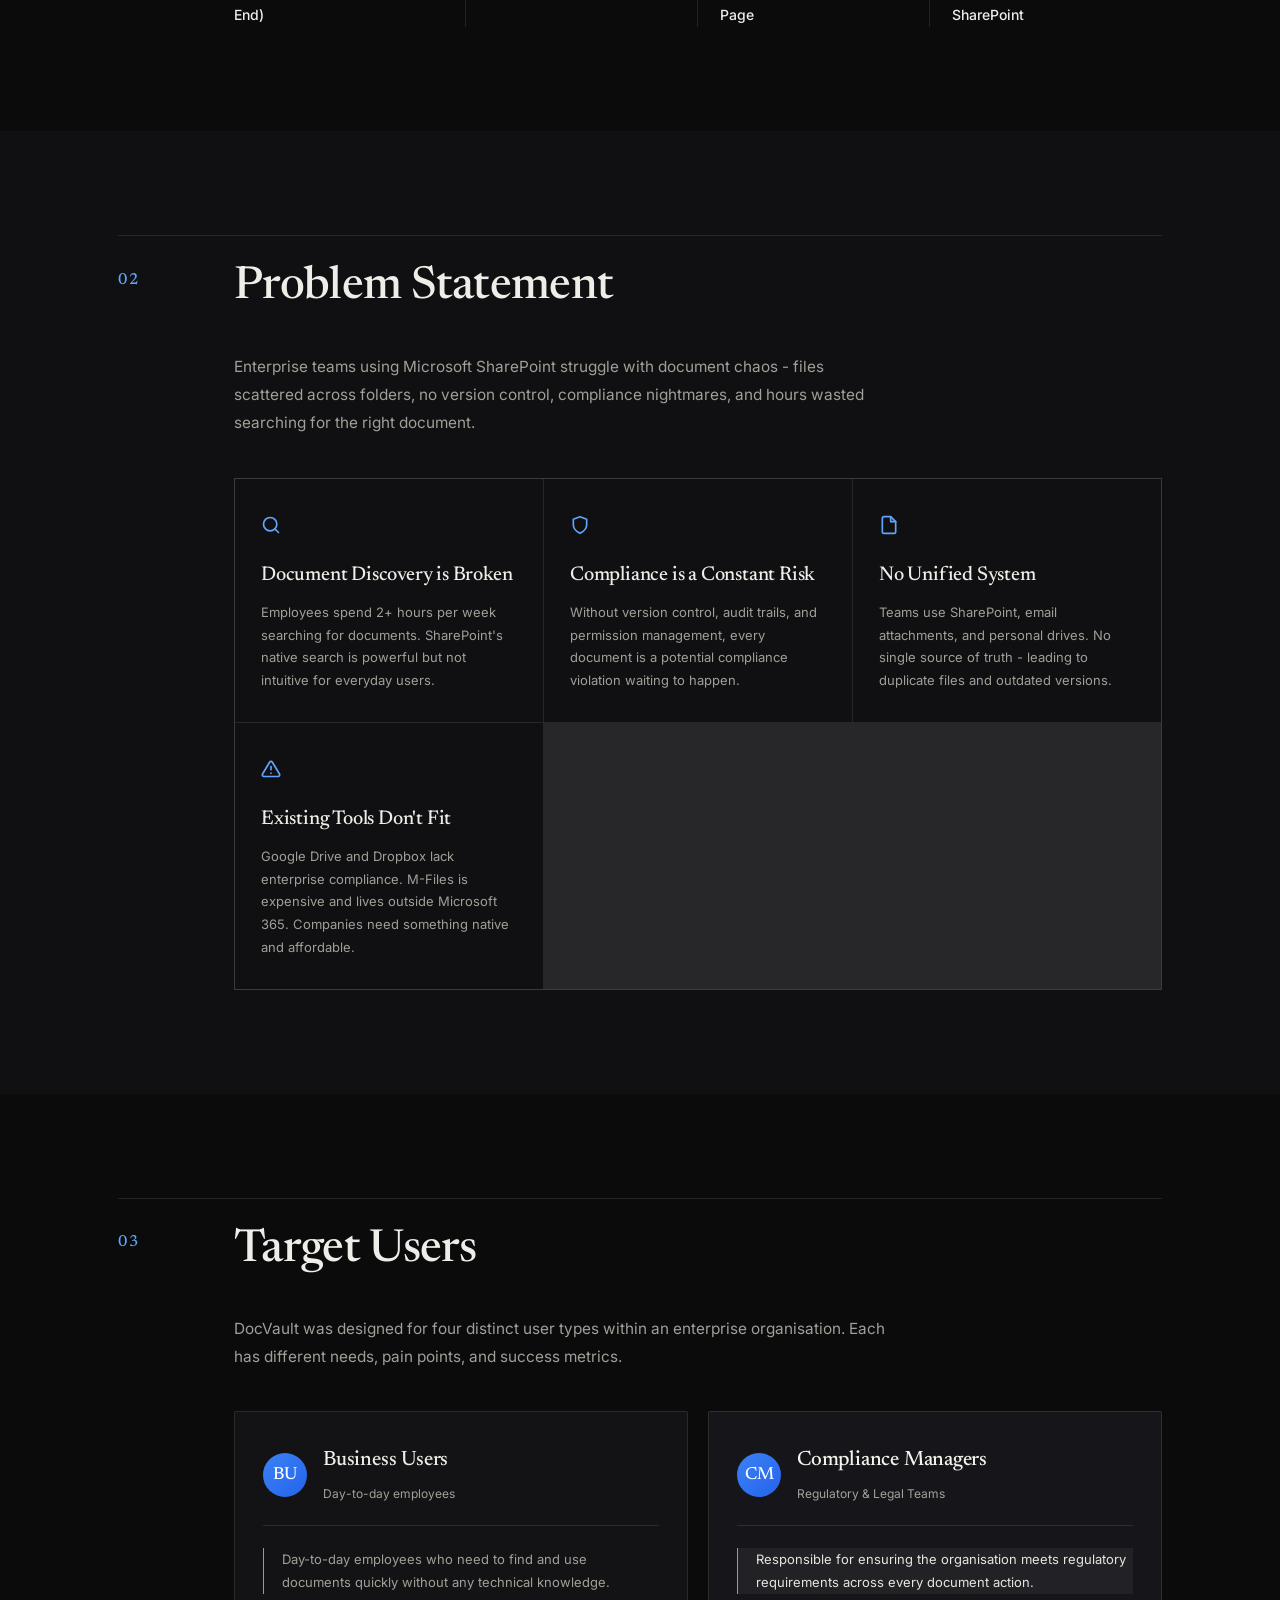
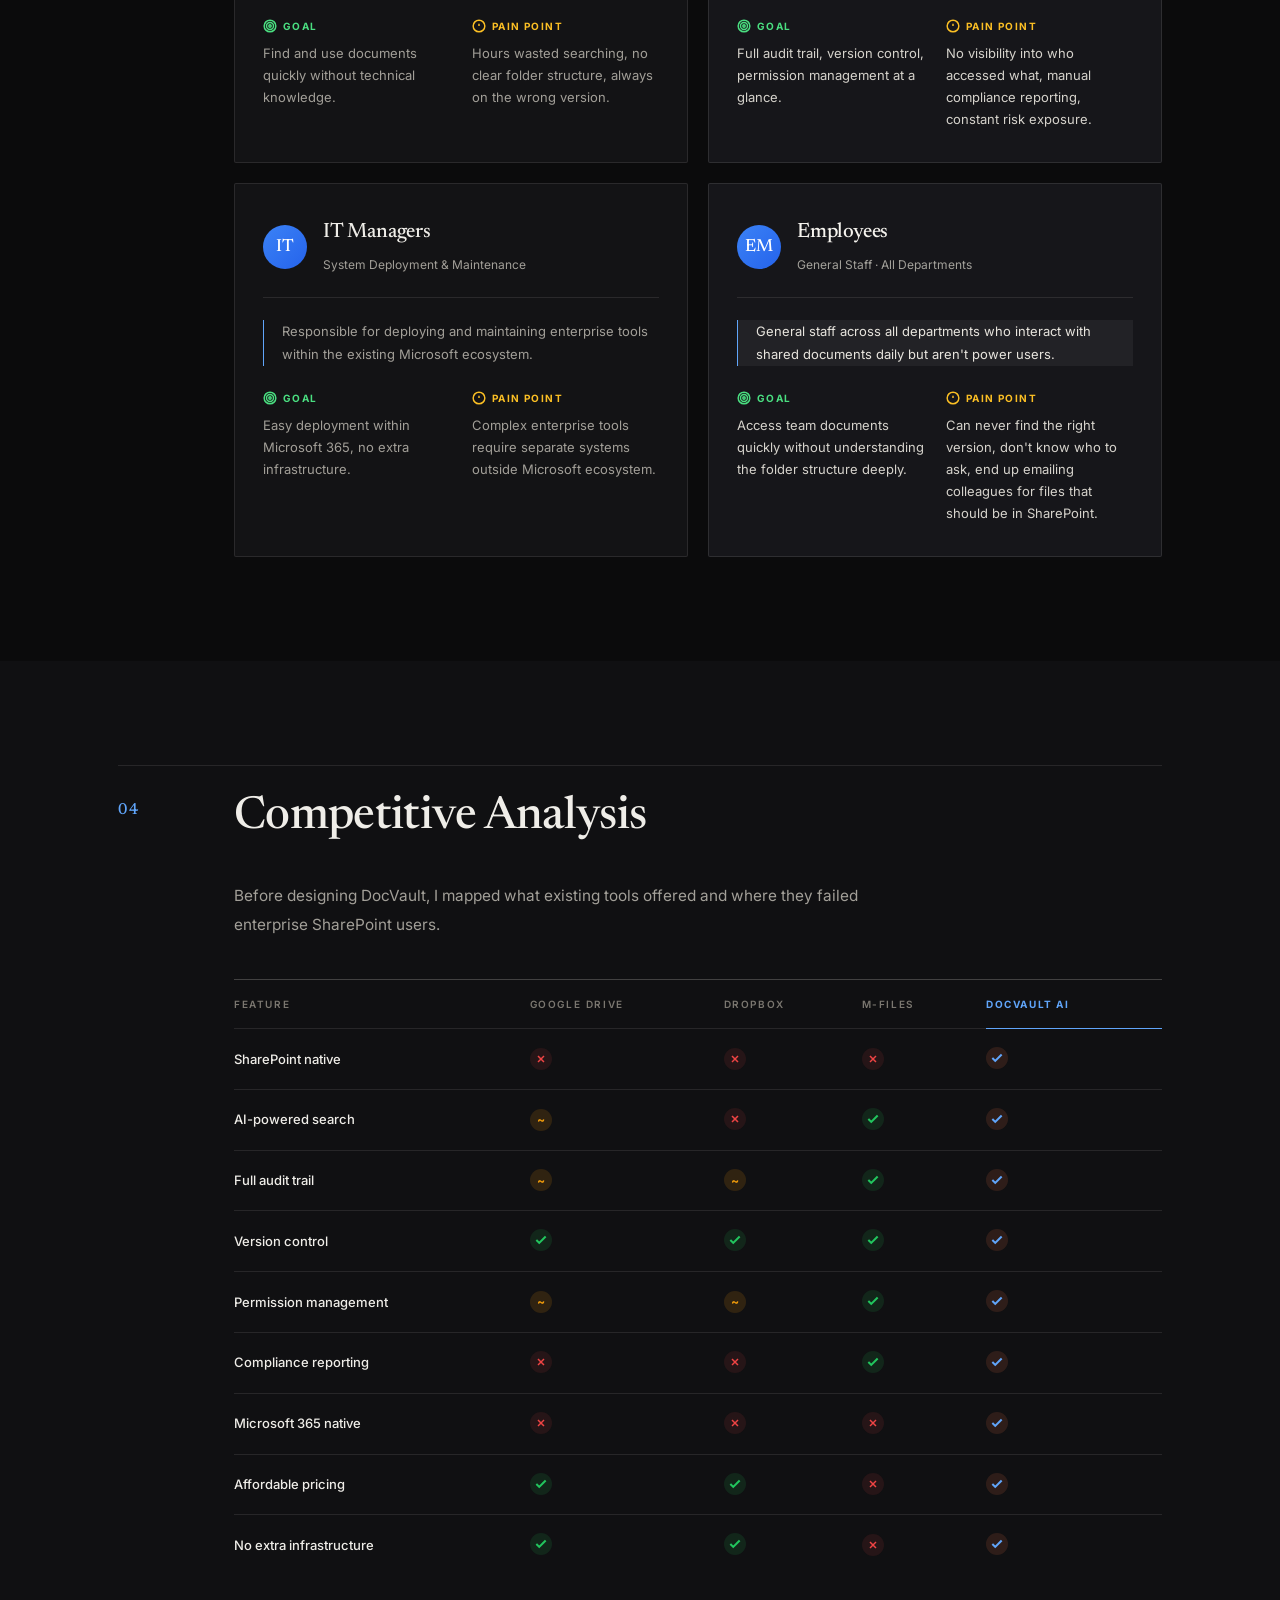
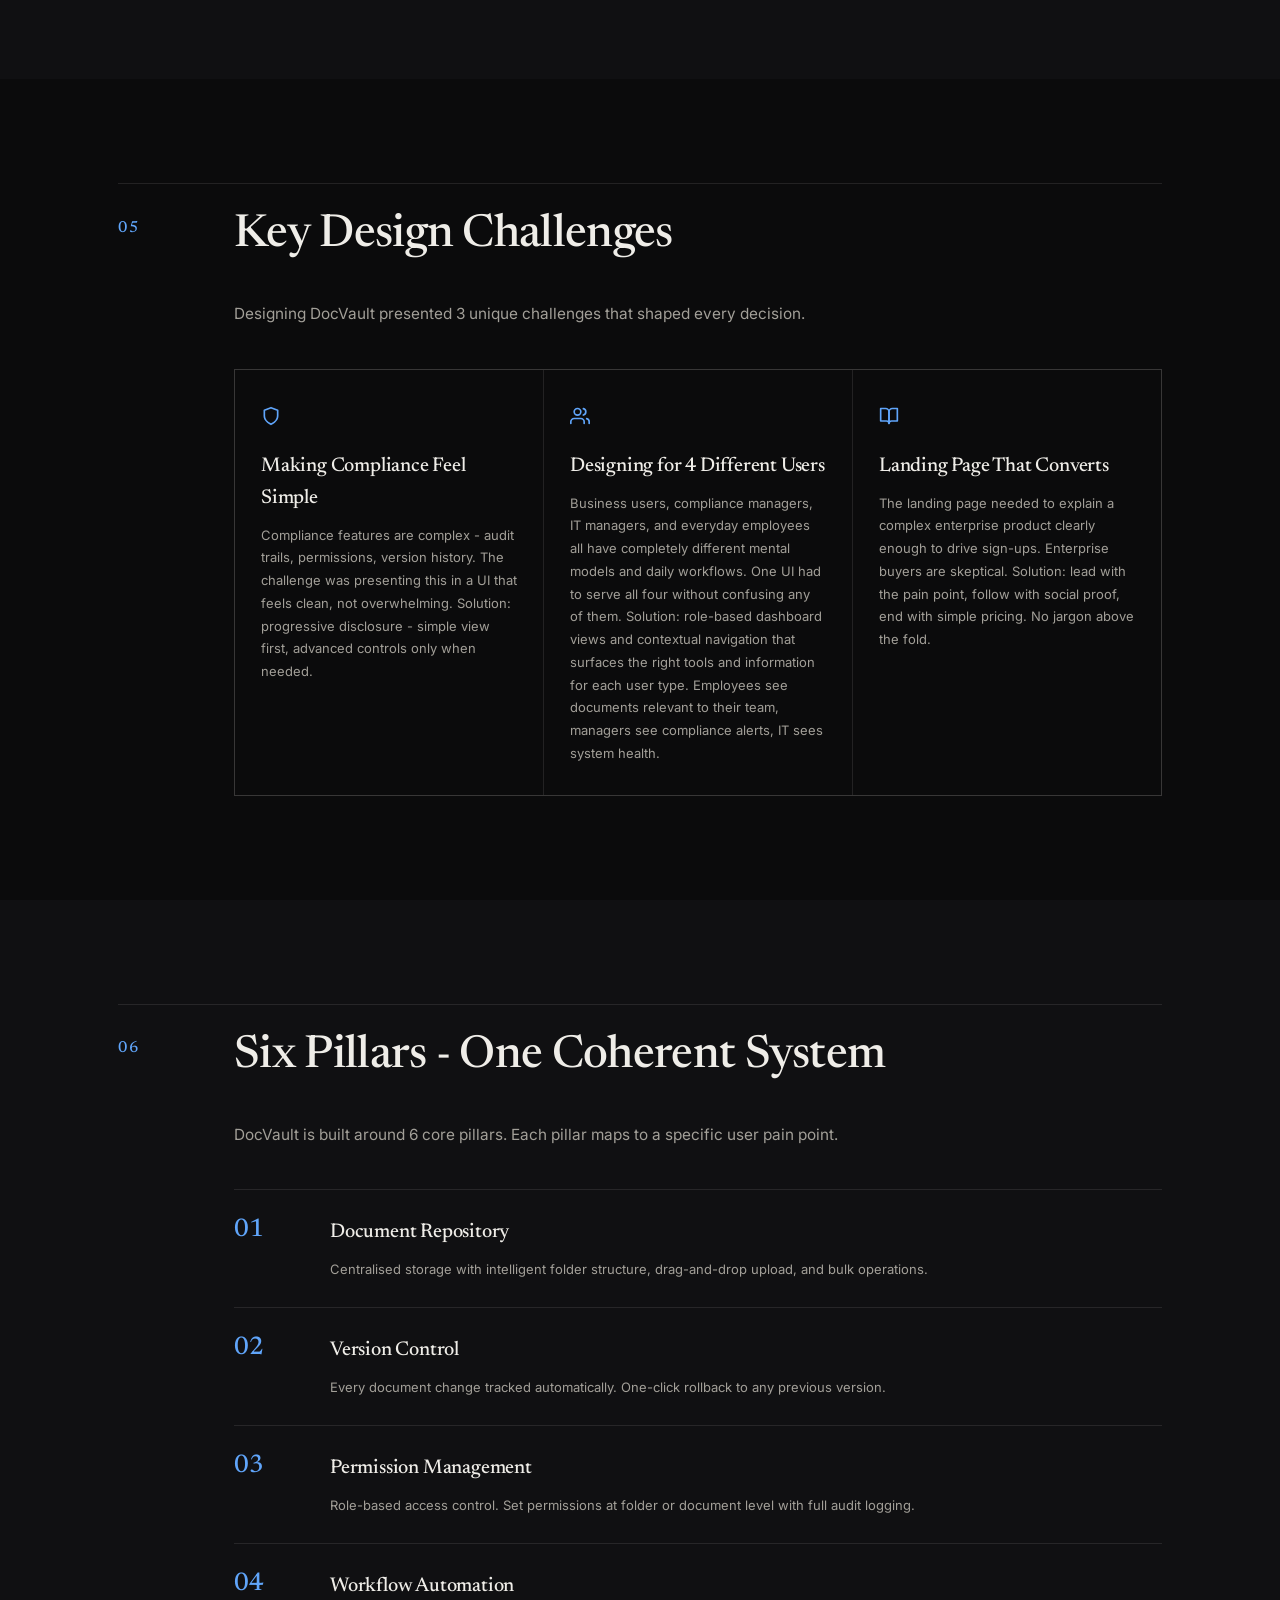
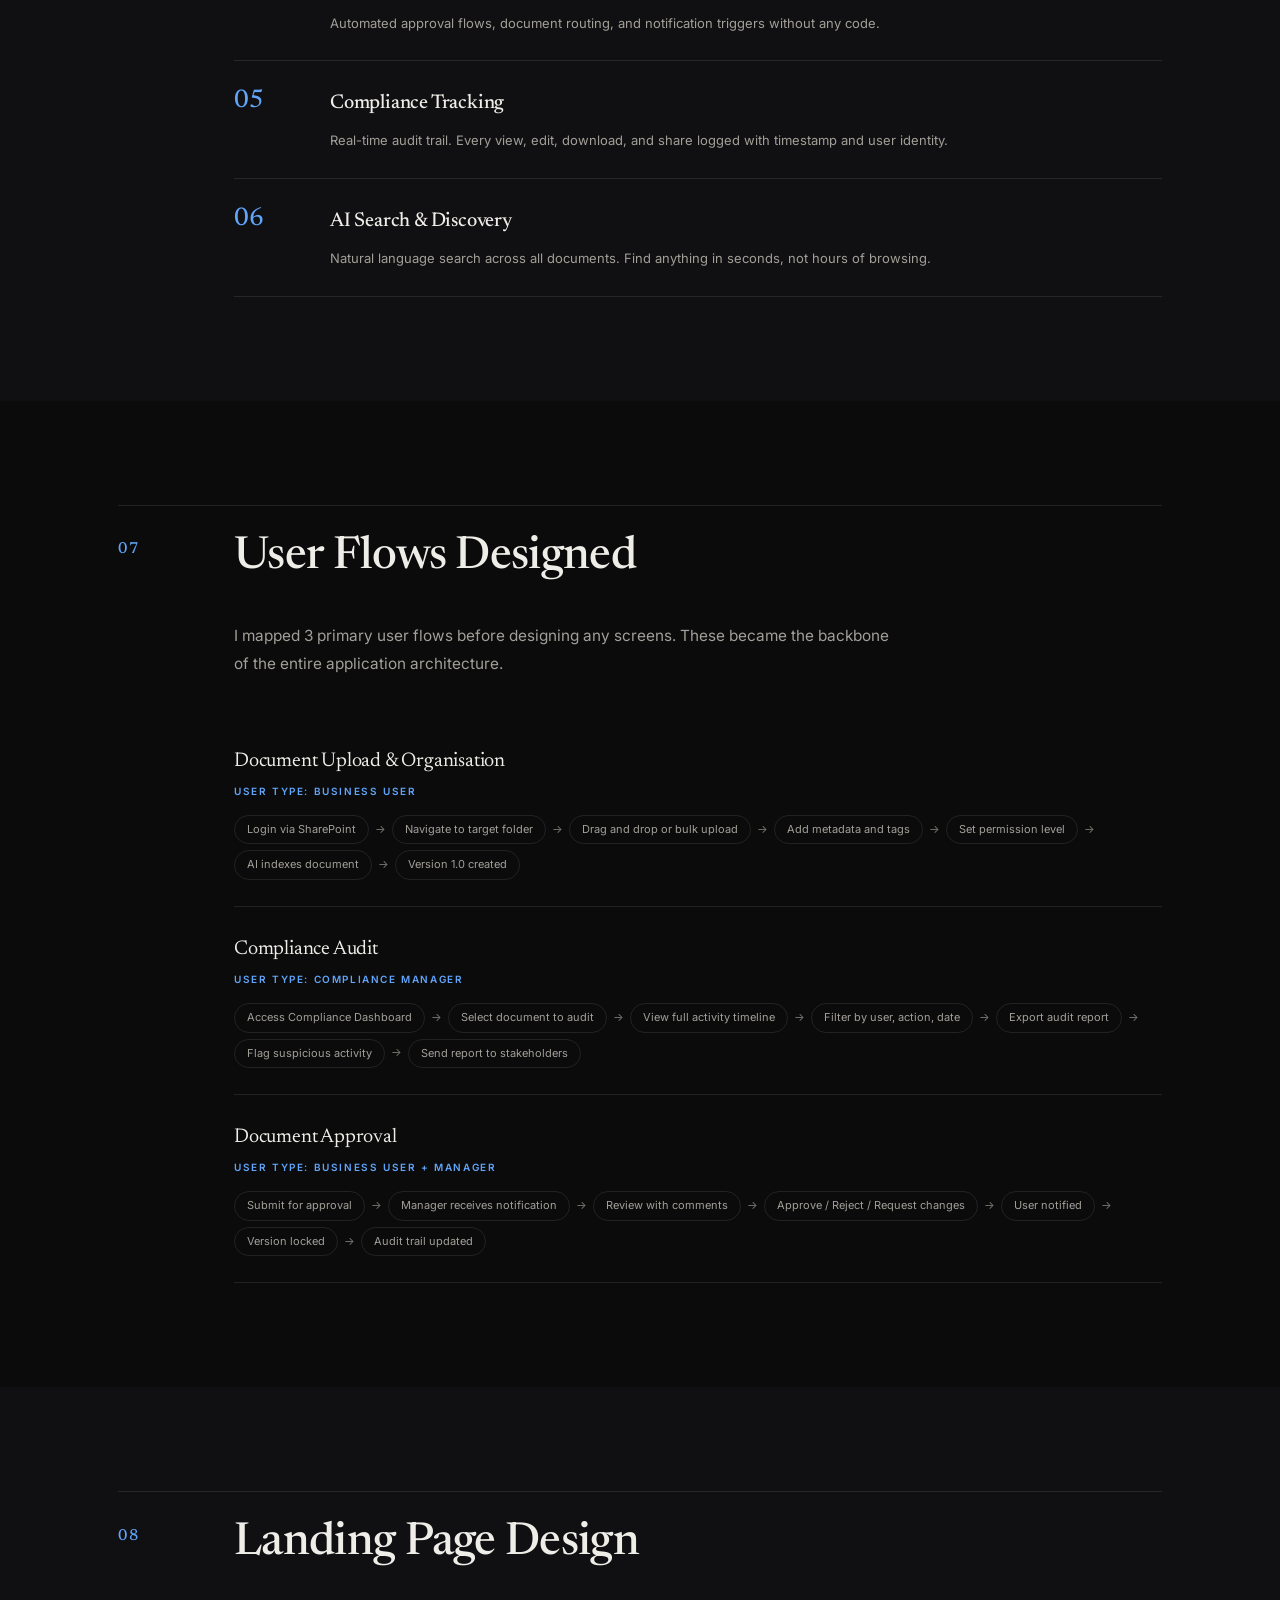
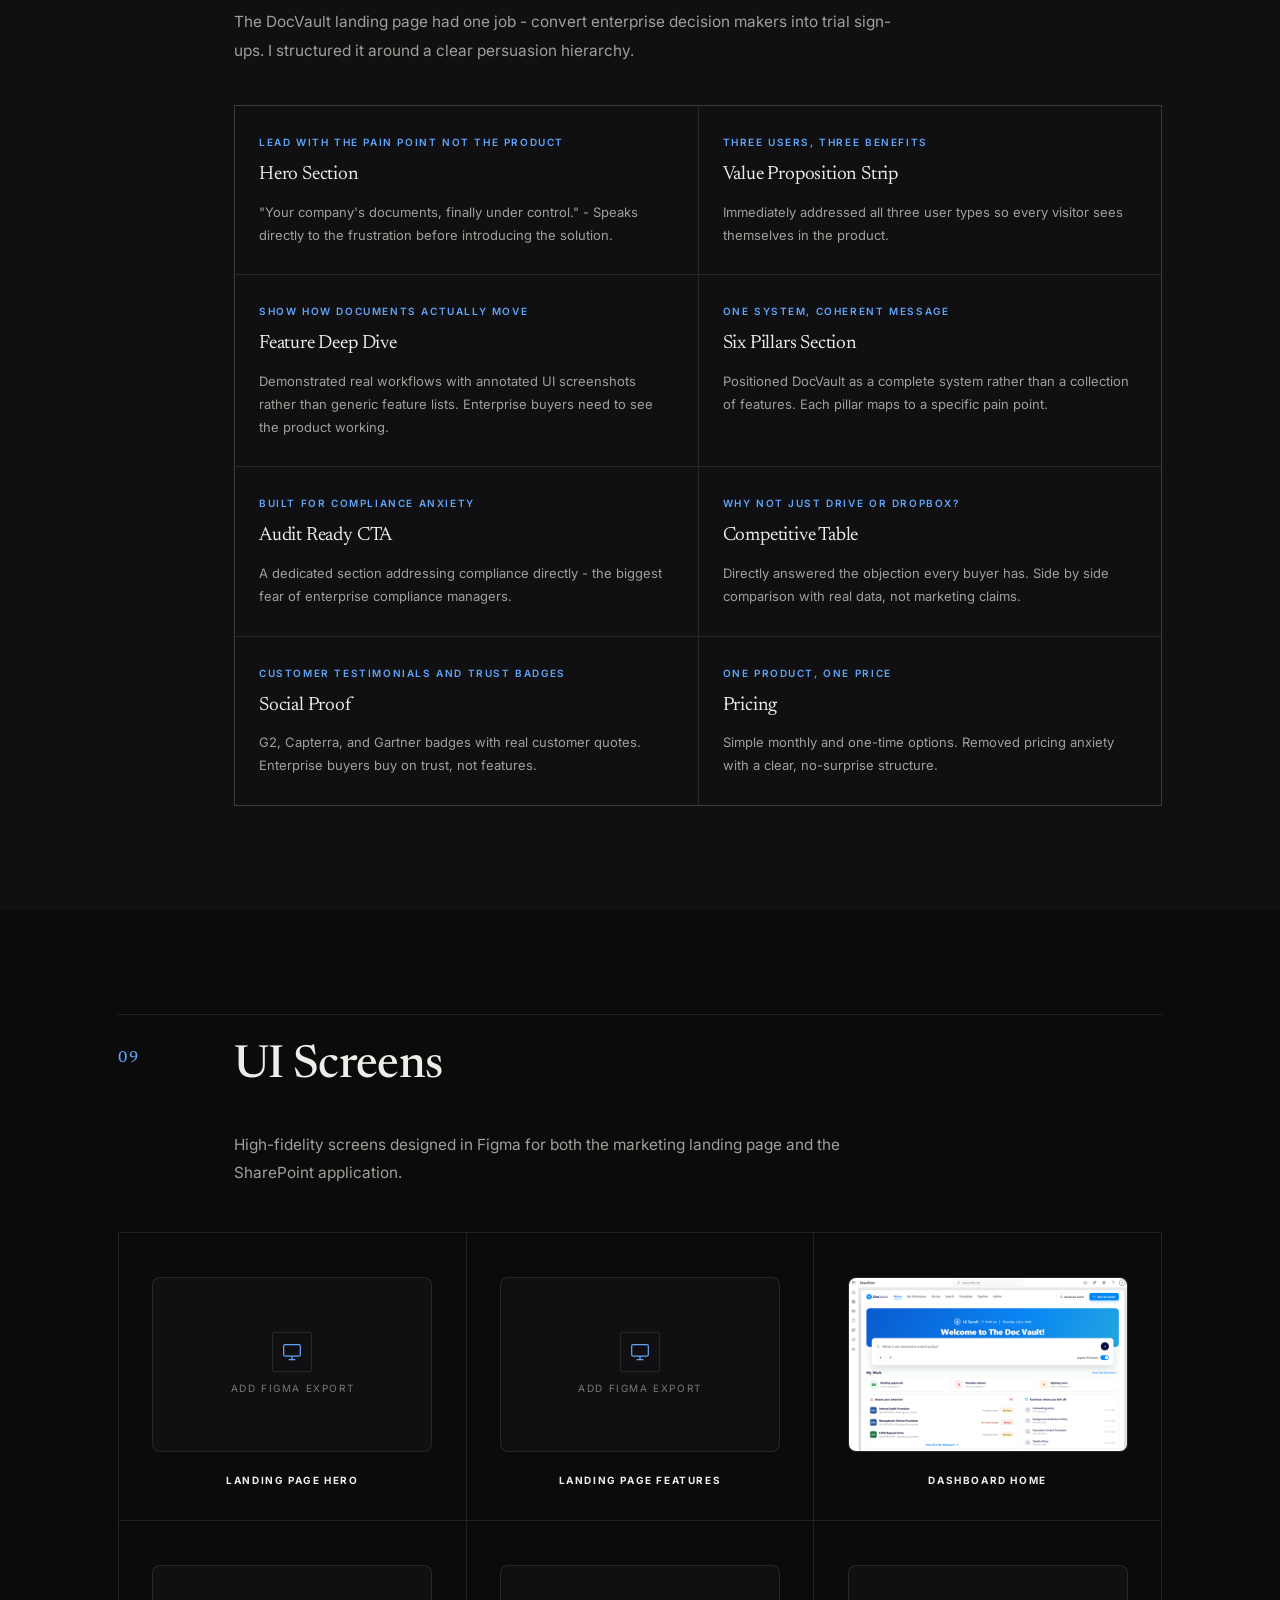
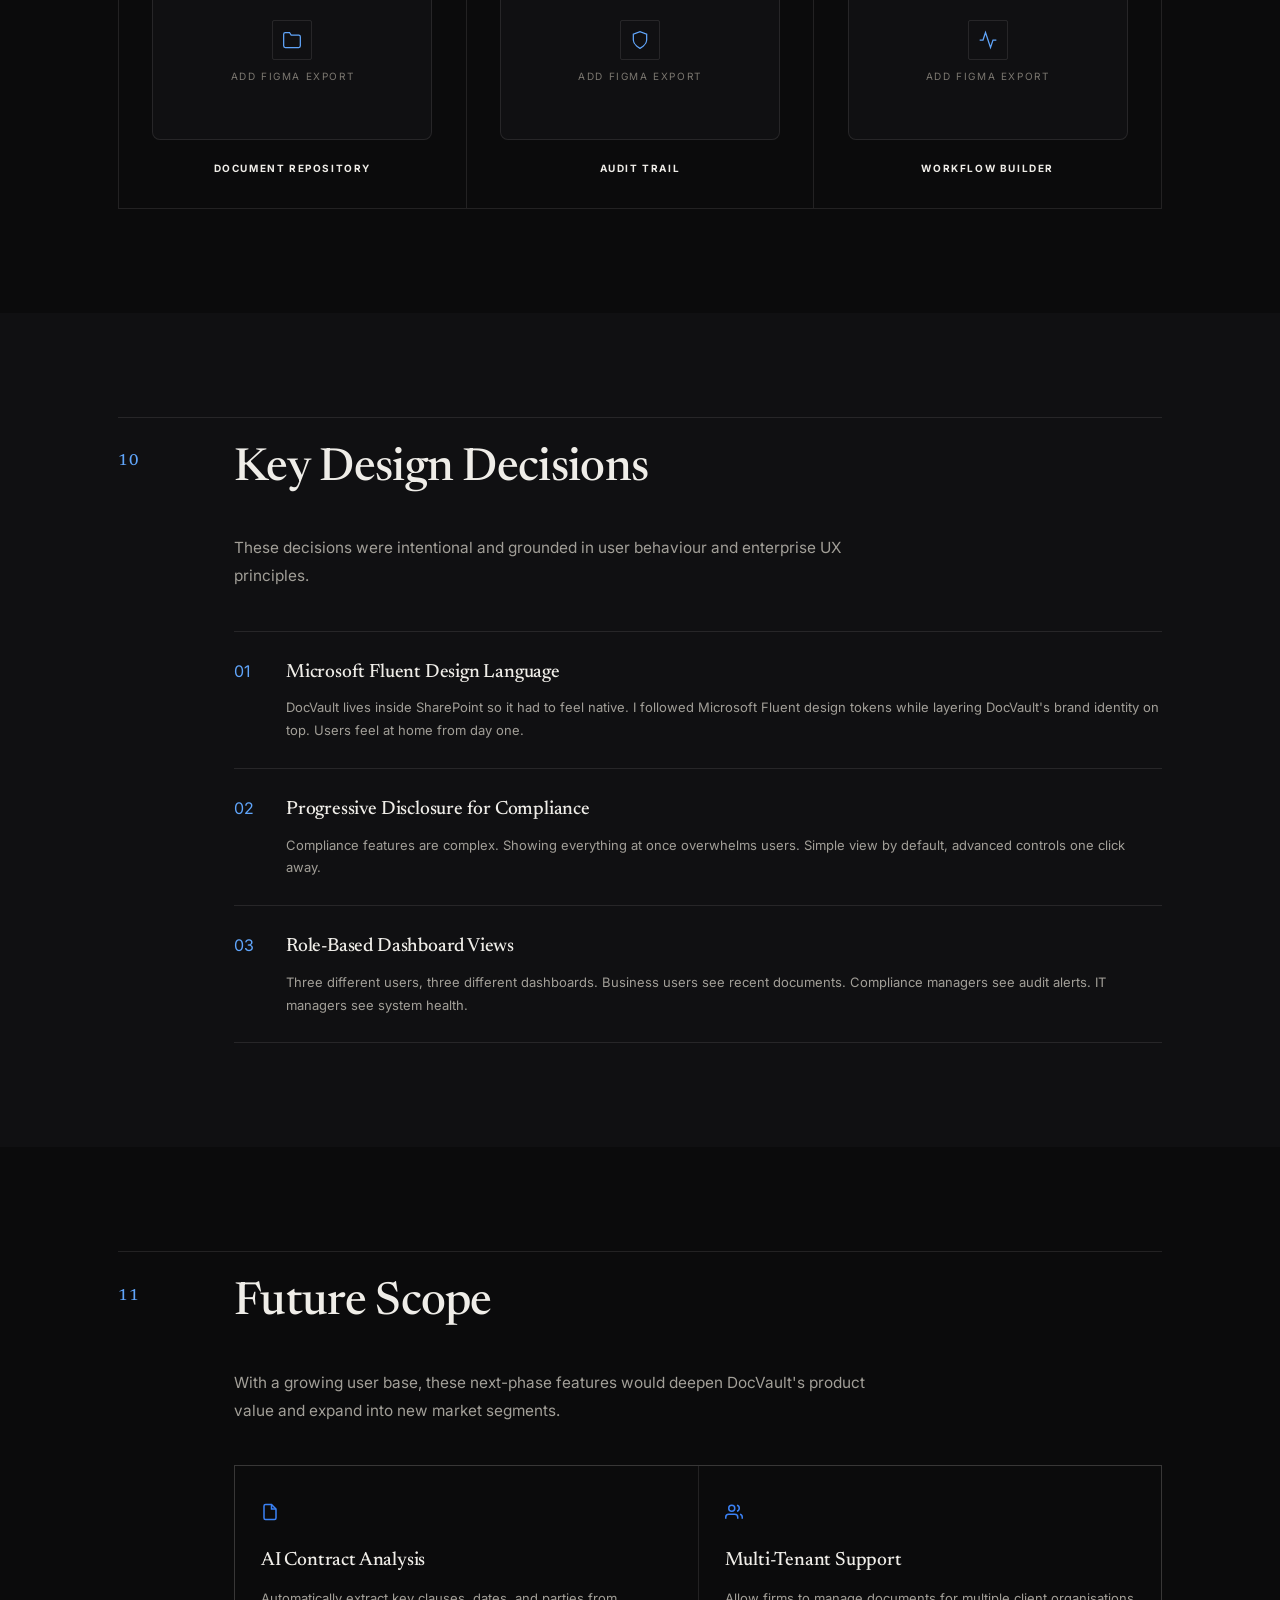
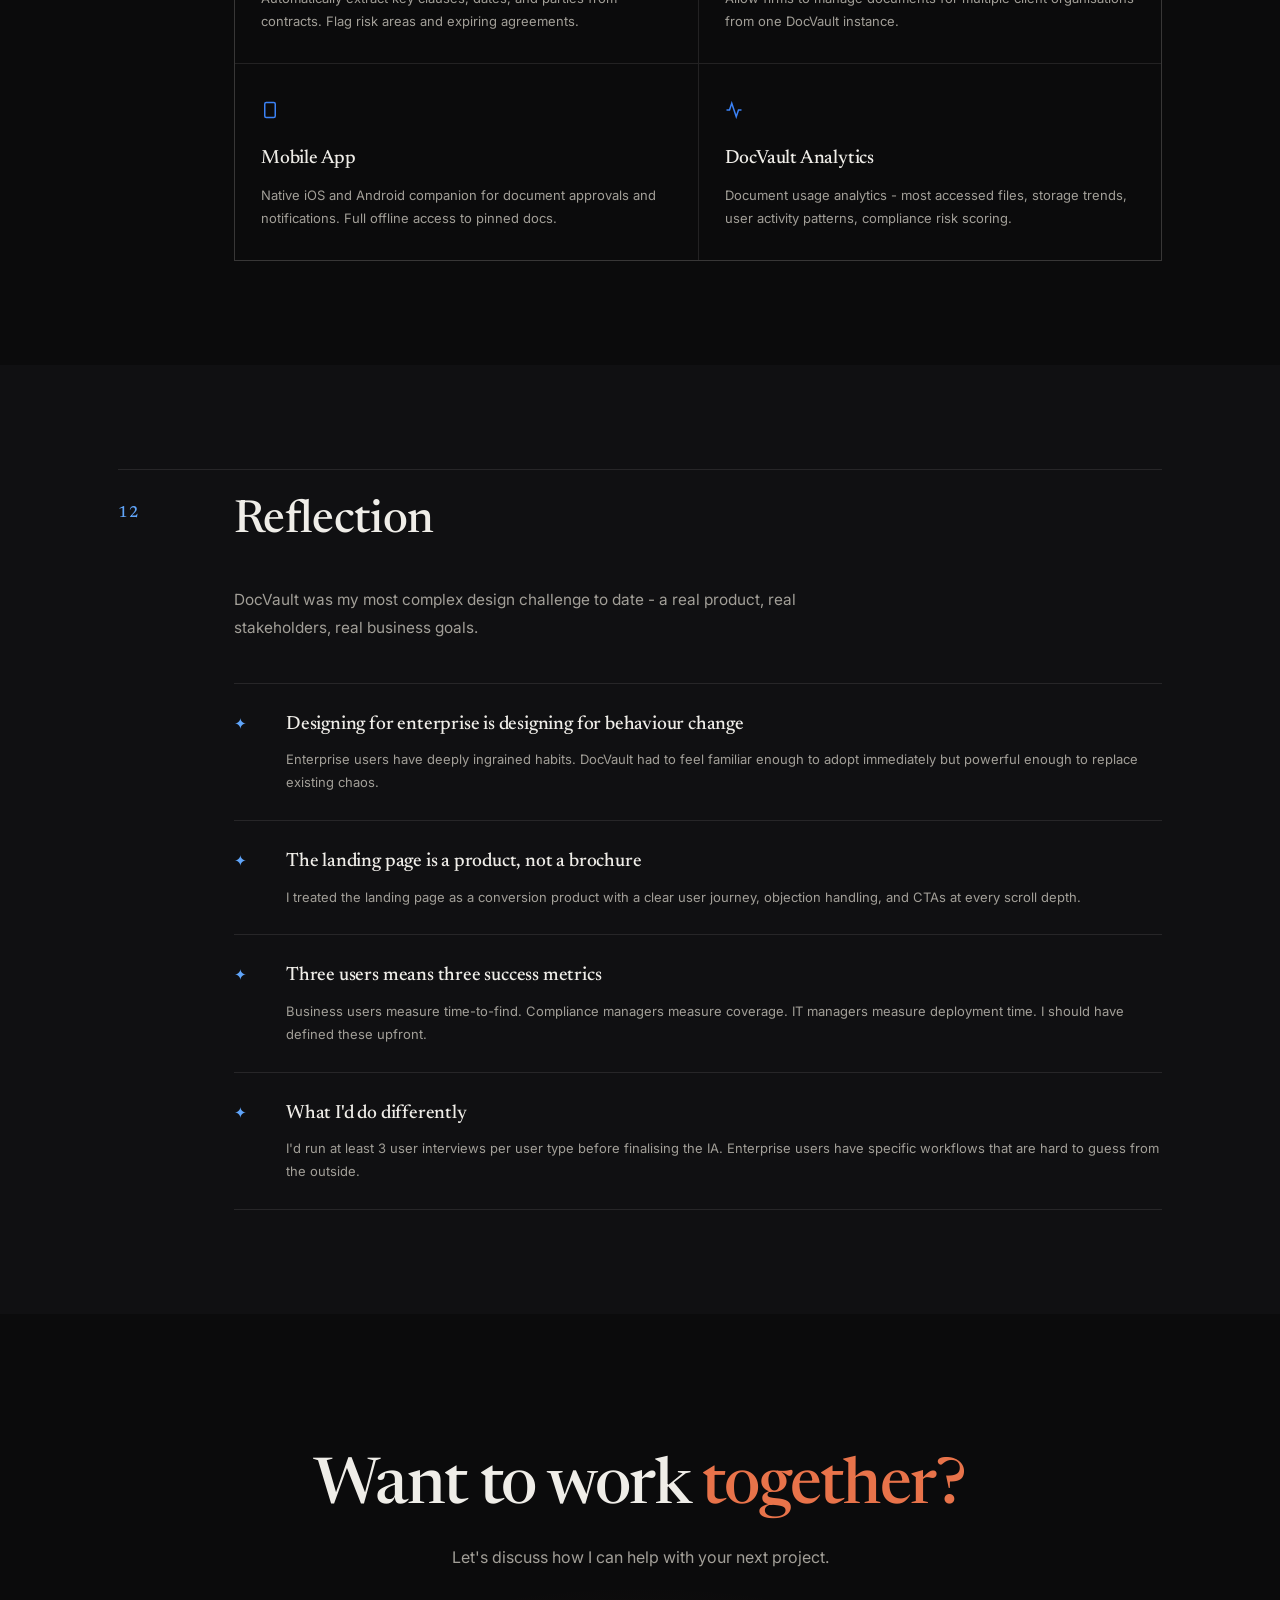
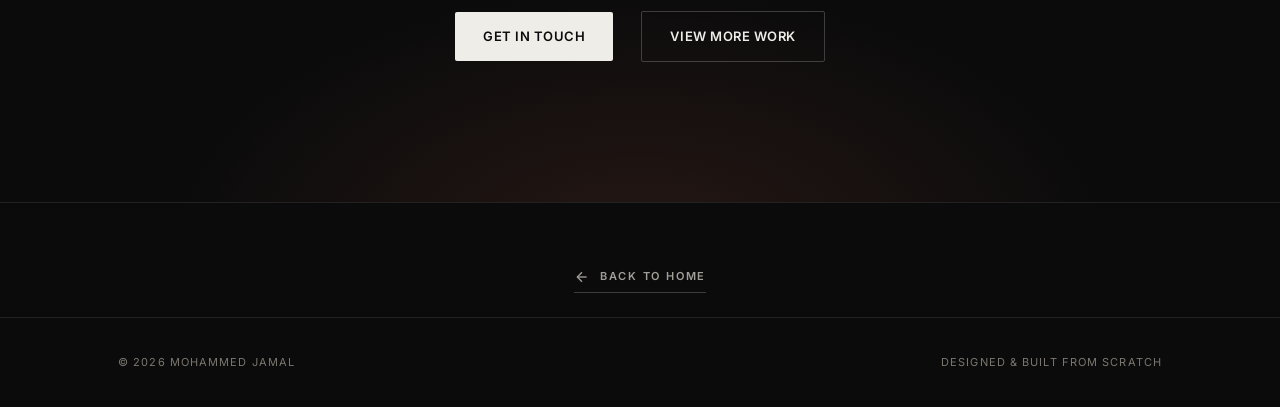
==== commit 896b05e8: "Redesign portfolio around an editorial narrative Restructure the homepage from a list of sections in" ====
--- a/docvault.html
+++ b/docvault.html
@@ -8,7 +8,7 @@
     <meta name="description" content="UX case study for DocVault AI - an AI-powered SharePoint Document Management System designed end to end, from marketing landing page to full application UI.">
     <link rel="preconnect" href="https://fonts.googleapis.com">
     <link rel="preconnect" href="https://fonts.gstatic.com" crossorigin>
-    <link href="https://fonts.googleapis.com/css2?family=Inter:wght@400;500;600;700;800;900&display=swap" rel="stylesheet">
+    <link href="https://fonts.googleapis.com/css2?family=Inter:wght@400;500;600;700&family=Newsreader:ital,opsz,wght@0,6..72,300..700;1,6..72,300..700&display=swap" rel="stylesheet">
     <link rel="stylesheet" href="css/styles.css">
     <link rel="stylesheet" href="css/case-study.css?v=3">
     <style>
@@ -233,6 +233,143 @@
         @media (max-width: 480px) {
             .dv-hero-device img { width: 180px; }
         }
+
+        /* ====================================
+           Editorial pass - flatten DocVault
+           components to match the site language
+           ==================================== */
+        .dv-flow-card,
+        .dv-landing-grid,
+        .dv-table-wrap { margin-left: 116px; }
+
+        .dv-flow-card {
+            background: none;
+            border: none;
+            border-bottom: 1px solid var(--border);
+            border-radius: 0;
+            padding: 26px 0;
+            margin-bottom: 0;
+        }
+        .dv-flow-card:hover {
+            transform: none;
+            box-shadow: none;
+            background: none;
+            border-color: var(--border);
+        }
+        .dv-flow-card h3 {
+            font-family: var(--ff-display);
+            font-size: 1.25rem; font-weight: 400;
+            letter-spacing: -.01em; margin: 0 0 6px;
+        }
+        .dv-flow-type {
+            font-size: .625rem; font-weight: 600;
+            text-transform: uppercase; letter-spacing: .16em;
+            color: var(--gradient-1); margin-bottom: 16px;
+        }
+        [data-theme="dark"] .dv-flow-type { color: var(--gradient-1); }
+        .dv-flow-step {
+            font-size: .6875rem; color: var(--fg-2);
+            background: none; padding: 5px 12px;
+            border-radius: 100px; border: 1px solid var(--border);
+        }
+
+        .dv-landing-grid {
+            grid-template-columns: repeat(2, 1fr);
+            gap: 1px;
+            background: var(--border);
+            border: 1px solid var(--border);
+            margin-top: 24px;
+        }
+        .dv-landing-card {
+            padding: 28px 24px;
+            border-radius: 0; border: none;
+            background: var(--bg);
+            transition: background-color .35s;
+        }
+        .cs-section-alt .dv-landing-card { background: var(--bg-2); }
+        .dv-landing-card:hover {
+            transform: none; box-shadow: none;
+            background: var(--surface);
+        }
+        .dv-landing-eyebrow {
+            font-size: .625rem; letter-spacing: .16em;
+            color: var(--gradient-1); margin-bottom: 10px;
+        }
+        [data-theme="dark"] .dv-landing-eyebrow { color: var(--gradient-1); }
+        .dv-landing-card h3 {
+            font-family: var(--ff-display);
+            font-size: 1.2rem; font-weight: 400;
+            letter-spacing: -.01em; margin: 0 0 10px;
+        }
+        .dv-landing-card p { font-size: .8125rem; line-height: 1.75; }
+
+        .dv-table th.cs-table-highlight {
+            background: transparent !important;
+            color: var(--gradient-1) !important;
+            border-bottom: 1px solid var(--gradient-1) !important;
+        }
+        [data-theme="dark"] .dv-table th.cs-table-highlight {
+            background: transparent !important;
+            color: var(--gradient-1) !important;
+            border-bottom: 1px solid var(--gradient-1) !important;
+        }
+        .dv-table td.cs-table-highlight,
+        [data-theme="dark"] .dv-table td.cs-table-highlight {
+            background: transparent !important;
+        }
+        .dv-table .cs-table-highlight .cell-status.yes,
+        [data-theme="dark"] .dv-table .cs-table-highlight .cell-status.yes {
+            background: var(--glow);
+            color: var(--gradient-1);
+            box-shadow: none;
+        }
+
+        .dv-screens-grid { background: var(--bg); margin-top: 44px; }
+        .dv-screen-item { background: transparent; padding: 44px 24px 32px; }
+        .dv-screen-item:hover { background-color: var(--bg-2); }
+        .dv-screen-placeholder {
+            background: var(--bg-2);
+            border-radius: 8px;
+        }
+        /* Full-page screenshots are tall - anchor the crop to the top so the
+           header and hero stay recognisable in the thumbnail */
+        .dv-screen-placeholder .card-uploaded-image { object-position: top; }
+        .dv-screen-placeholder:hover {
+            border-color: var(--border-strong);
+            box-shadow: none;
+        }
+        .dv-placeholder-icon,
+        [data-theme="dark"] .dv-placeholder-icon {
+            width: 40px; height: 40px; border-radius: 2px;
+            background: none; border: 1px solid var(--border);
+            color: var(--gradient-1);
+        }
+        .dv-placeholder-text {
+            letter-spacing: .16em; font-size: .625rem;
+        }
+        .dv-screen-title {
+            font-size: .625rem; letter-spacing: .16em;
+        }
+
+        .dv-hero-image-wrap { justify-content: flex-start; margin-top: 64px; gap: 0; }
+        /* 16:10 viewport crops - wider than the old 380px so the UI stays legible */
+        .dv-hero-device img {
+            width: clamp(300px, 38vw, 520px);
+            border-radius: 4px;
+            border: 1px solid var(--border);
+            box-shadow: 0 30px 70px -25px rgba(0,0,0,.7);
+        }
+        @media (max-width: 768px) {
+            .dv-hero-device img { width: clamp(240px, 44vw, 320px); }
+        }
+
+        @media (max-width: 900px) {
+            .dv-flow-card, .dv-landing-grid, .dv-table-wrap { margin-left: 76px; }
+        }
+        @media (max-width: 768px) {
+            .dv-flow-card, .dv-landing-grid, .dv-table-wrap { margin-left: 0; }
+            .dv-hero-image-wrap { justify-content: center; }
+        }
     </style>
 </head>
 <body>
@@ -244,9 +381,9 @@
             </a>
             <div class="nav-links">
                 <a href="index.html#work">Work</a>
-                <a href="index.html#experience">Experience</a>
-                <a href="index.html#tools">Tools</a>
-                <a href="index.html#blog">Blog</a>
+                <a href="index.html#approach">Approach</a>
+                <a href="index.html#experience">Practice</a>
+                <a href="index.html#blog">Writing</a>
             </div>
             <div class="nav-right">
                 <button class="theme-toggle" id="themeBtn" aria-label="Toggle theme">
@@ -262,24 +399,15 @@
     <!-- Mobile Menu -->
     <div class="mob-menu" id="mobMenu">
         <a href="index.html#work">Work</a>
-        <a href="index.html#experience">Experience</a>
-        <a href="index.html#tools">Tools</a>
-        <a href="index.html#blog">Blog</a>
+        <a href="index.html#approach">Approach</a>
+        <a href="index.html#experience">Practice</a>
+        <a href="index.html#blog">Writing</a>
         <a href="mailto:jamaluiux04@gmail.com" class="mob-cta">Get in Touch</a>
     </div>
 
     <!-- Case Study Hero -->
     <section class="cs-hero">
-        <div class="hero-mesh-bg">
-            <div class="mesh-gradient-wrapper">
-                <div class="mesh-blob blob-1"></div>
-                <div class="mesh-blob blob-2"></div>
-                <div class="mesh-blob blob-3"></div>
-                <div class="mesh-blob blob-4"></div>
-                <div class="mesh-blob blob-5"></div>
-            </div>
-            <div class="mesh-overlay"></div>
-        </div>
+        <div class="hero-mesh-bg"></div>
         <div class="wrap">
             <a href="index.html" class="cs-back rv">
                 <svg width="16" height="16" viewBox="0 0 24 24" fill="none" stroke="currentColor" stroke-width="2"><line x1="19" y1="12" x2="5" y2="12"/><polyline points="12 19 5 12 12 5"/></svg>
@@ -291,7 +419,7 @@
                 <span>Solo Designer</span>
             </div>
             <h1 class="cs-hero-title rv">DocVault AI</h1>
-            <p class="cs-hero-subtitle rv">An AI-powered SharePoint Document Management System designed from scratch — end to end, from marketing landing page to full application UI.</p>
+            <p class="cs-hero-subtitle rv">An AI-powered SharePoint Document Management System designed from scratch, end to end, from marketing landing page to full application UI.</p>
             <div class="cs-hero-stats rv">
                 <div class="h-stat">
                     <span class="h-stat-num">1-3</span>
@@ -314,10 +442,10 @@
             <!-- Hero Device Showcase -->
             <div class="dv-hero-image-wrap rv">
                 <div class="dv-hero-device left">
-                    <img src="assets/docvault/docvault_hero_1.png" alt="DocVault AI Landing Page">
+                    <img src="assets/docvault/docvault_hero_1.png" alt="DocVault AI dashboard, blue hero treatment">
                 </div>
                 <div class="dv-hero-device right">
-                    <img src="assets/docvault/docvault_hero_2.png" alt="DocVault AI Dashboard">
+                    <img src="assets/docvault/docvault_hero_2.png" alt="DocVault AI dashboard, dark hero treatment">
                 </div>
             </div>
         </div>
@@ -402,7 +530,7 @@
             </div>
             <p class="cs-body rv">DocVault was designed for four distinct user types within an enterprise organisation. Each has different needs, pain points, and success metrics.</p>
             <div class="cs-persona-grid rv">
-                <!-- Card 1 — Business Users (light) -->
+                <!-- Card 1 - Business Users (light) -->
                 <div class="cs-persona-card">
                     <div class="cs-persona-header">
                         <div class="cs-persona-avatar">BU</div>
@@ -431,7 +559,7 @@
                         </div>
                     </div>
                 </div>
-                <!-- Card 2 — Compliance Managers (dark) -->
+                <!-- Card 2 - Compliance Managers (dark) -->
                 <div class="cs-persona-card cs-persona-dark">
                     <div class="cs-persona-header">
                         <div class="cs-persona-avatar">CM</div>
@@ -460,7 +588,7 @@
                         </div>
                     </div>
                 </div>
-                <!-- Card 3 — IT Managers (light) -->
+                <!-- Card 3 - IT Managers (light) -->
                 <div class="cs-persona-card">
                     <div class="cs-persona-header">
                         <div class="cs-persona-avatar">IT</div>
@@ -489,7 +617,7 @@
                         </div>
                     </div>
                 </div>
-                <!-- Card 4 — Employees (dark) -->
+                <!-- Card 4 - Employees (dark) -->
                 <div class="cs-persona-card cs-persona-dark">
                     <div class="cs-persona-header">
                         <div class="cs-persona-avatar">EM</div>
@@ -632,7 +760,7 @@
                         <svg width="20" height="20" viewBox="0 0 24 24" fill="none" stroke="currentColor" stroke-width="2" stroke-linecap="round" stroke-linejoin="round"><path d="M17 21v-2a4 4 0 0 0-4-4H5a4 4 0 0 0-4 4v2"/><circle cx="9" cy="7" r="4"/><path d="M23 21v-2a4 4 0 0 0-3-3.87"/><path d="M16 3.13a4 4 0 0 1 0 7.75"/></svg>
                     </div>
                     <h3>Designing for 4 Different Users</h3>
-                    <p>Business users, compliance managers, IT managers, and everyday employees all have completely different mental models and daily workflows. One UI had to serve all four without confusing any of them. Solution: role-based dashboard views and contextual navigation that surfaces the right tools and information for each user type — employees see documents relevant to their team, managers see compliance alerts, IT sees system health.</p>
+                    <p>Business users, compliance managers, IT managers, and everyday employees all have completely different mental models and daily workflows. One UI had to serve all four without confusing any of them. Solution: role-based dashboard views and contextual navigation that surfaces the right tools and information for each user type. Employees see documents relevant to their team, managers see compliance alerts, IT sees system health.</p>
                 </div>
                 <div class="cs-problem-card">
                     <div class="cs-problem-icon">
@@ -851,11 +979,11 @@
                     <div class="dv-screen-meta"><h3 class="dv-screen-title">Landing Page Features</h3></div>
                 </div>
                 <div class="dv-screen-item">
-                    <div class="dv-screen-placeholder">
-                        <div class="dv-placeholder-icon">
-                            <svg width="20" height="20" viewBox="0 0 24 24" fill="none" stroke="currentColor" stroke-width="1.5"><rect x="3" y="3" width="18" height="18" rx="2"/><path d="M3 9h18"/><path d="M9 21V9"/></svg>
-                        </div>
-                        <p class="dv-placeholder-text">Add Figma Export</p>
+                    <div class="dv-screen-placeholder has-image">
+                        <img class="card-uploaded-image" src="assets/docvault/docvault_dashboard_home.png" alt="DocVault AI dashboard home" style="display:block">
+                        <div class="card-hover-overlay">
+                            <span>View full screen</span>
+                        </div>
                     </div>
                     <div class="dv-screen-meta"><h3 class="dv-screen-title">Dashboard Home</h3></div>
                 </div>
--- a/css/styles.css
+++ b/css/styles.css
@@ -3,55 +3,74 @@
    ======================================== */
 :root {
     --ff: 'Inter', system-ui, -apple-system, sans-serif;
+    --ff-display: 'Newsreader', 'Iowan Old Style', Georgia, serif;
+    --fw-display: 500;
     --ease: cubic-bezier(0.16, 1, 0.3, 1);
-    --max-w: 960px;
-    --pad: 24px;
+    --max-w: 1100px;
+    --pad: 28px;
+
+    /* Editorial rhythm */
+    --sec-y: 120px;
+    --rule-w: 1px;
 }
 
 [data-theme="dark"] {
-    --bg: #050505;
-    --bg-2: #0A0A0A;
-    --surface: #0F0F0F;
-    --surface-hover: #161616;
-    --fg: #F0F0F0;
-    --fg-2: #888;
-    --fg-3: #444;
-    --border: rgba(255,255,255,.07);
-    --border-hover: rgba(255,255,255,.14);
-    --gradient-1: #7C3AED;
-    --gradient-2: #2563EB;
-    --glow: rgba(124, 58, 237, .15);
-    --glow-2: rgba(37, 99, 235, .1);
-    --nav-bg: rgba(5,5,5,.7);
-    --pill-bg: rgba(255,255,255,.05);
-    --pill-border: rgba(255,255,255,.08);
-    --card-hover-border: rgba(124, 58, 237, .35);
-    --card-hover-shadow: 0 8px 32px rgba(124, 58, 237, .12), 0 0 0 1px rgba(124, 58, 237, .08);
+    --bg: #0B0B0C;
+    --bg-2: #101012;
+    --surface: #131315;
+    --surface-hover: #191A1C;
+    --fg: #EFEDE8;
+    --fg-2: #A29F98;
+    --fg-3: #7B7770;
+    --border: rgba(239, 237, 232, .10);
+    --border-strong: rgba(239, 237, 232, .22);
+    --border-hover: rgba(239, 237, 232, .28);
+
+    --accent: #E8734A;
+    --accent-soft: rgba(232, 115, 74, .12);
+    --accent-line: rgba(232, 115, 74, .45);
+
+    /* Legacy aliases - case-study pages override these per project */
+    --gradient-1: var(--accent);
+    --gradient-2: var(--accent);
+    --glow: rgba(232, 115, 74, .14);
+    --glow-2: rgba(232, 115, 74, .08);
+    --nav-bg: rgba(11, 11, 12, .72);
+    --pill-bg: rgba(239, 237, 232, .05);
+    --pill-border: rgba(239, 237, 232, .09);
+    --card-hover-border: var(--border-strong);
+    --card-hover-shadow: 0 18px 48px -24px rgba(0, 0, 0, .9);
 }
 
 [data-theme="light"] {
-    --bg: #FAFAFA;
-    --bg-2: #F5F5F5;
+    --bg: #FBFAF7;
+    --bg-2: #F4F2ED;
     --surface: #FFFFFF;
-    --surface-hover: #F8F8F8;
-    --fg: #111;
-    --fg-2: #666;
-    --fg-3: #BBB;
-    --border: rgba(0,0,0,.07);
-    --border-hover: rgba(0,0,0,.14);
-    --gradient-1: #7C3AED;
-    --gradient-2: #2563EB;
-    --glow: rgba(124, 58, 237, .06);
-    --glow-2: rgba(37, 99, 235, .04);
-    --nav-bg: rgba(250,250,250,.8);
-    --pill-bg: rgba(0,0,0,.04);
-    --pill-border: rgba(0,0,0,.06);
-    --card-hover-border: rgba(0,0,0,.18);
-    --card-hover-shadow: 0 8px 30px rgba(0,0,0,.08);
-}
-
-/* ========================================
-   Reset
+    --surface-hover: #FAF9F6;
+    --fg: #16150F;
+    --fg-2: #63605A;
+    --fg-3: #78746C;
+    --border: rgba(22, 21, 15, .11);
+    --border-strong: rgba(22, 21, 15, .26);
+    --border-hover: rgba(22, 21, 15, .3);
+
+    --accent: #B4451F;
+    --accent-soft: rgba(180, 69, 31, .09);
+    --accent-line: rgba(180, 69, 31, .4);
+
+    --gradient-1: var(--accent);
+    --gradient-2: var(--accent);
+    --glow: rgba(180, 69, 31, .1);
+    --glow-2: rgba(180, 69, 31, .05);
+    --nav-bg: rgba(251, 250, 247, .78);
+    --pill-bg: rgba(22, 21, 15, .04);
+    --pill-border: rgba(22, 21, 15, .08);
+    --card-hover-border: var(--border-strong);
+    --card-hover-shadow: 0 18px 44px -26px rgba(22, 21, 15, .35);
+}
+
+/* ========================================
+   Reset & base
    ======================================== */
 *, *::before, *::after { margin: 0; padding: 0; box-sizing: border-box; }
 html { scroll-behavior: smooth; }
@@ -62,77 +81,115 @@
     line-height: 1.6;
     overflow-x: hidden;
     -webkit-font-smoothing: antialiased;
+    text-rendering: optimizeLegibility;
     transition: background-color .4s, color .4s;
 }
-::selection { background: var(--gradient-1); color: #fff; }
+::selection { background: var(--accent); color: #fff; }
 a { color: inherit; text-decoration: none; }
+img { max-width: 100%; }
 button { border: none; background: none; cursor: pointer; font-family: inherit; color: inherit; }
 .wrap { max-width: var(--max-w); margin: 0 auto; padding: 0 var(--pad); }
 
 /* Reveal */
-.rv { opacity: 0; transform: translateY(24px); transition: opacity .7s var(--ease), transform .7s var(--ease); }
+.rv { opacity: 0; transform: translateY(20px); transition: opacity .8s var(--ease), transform .8s var(--ease); }
 .rv.on { opacity: 1; transform: none; }
 
-/* Gradient text */
-.gradient-text {
-    background: linear-gradient(135deg, var(--gradient-1), var(--gradient-2));
-    -webkit-background-clip: text;
-    -webkit-text-fill-color: transparent;
-    background-clip: text;
-}
+/* Editorial type utilities */
+.display {
+    font-family: var(--ff-display);
+    font-weight: var(--fw-display);
+    letter-spacing: -.015em;
+    line-height: 1.02;
+}
+.serif-em {
+    font-family: var(--ff-display);
+    font-style: italic;
+    font-weight: var(--fw-display);
+    color: var(--accent);
+    letter-spacing: 0;
+}
+.eyebrow {
+    display: inline-flex; align-items: center; gap: 10px;
+    font-size: .6875rem; font-weight: 600;
+    text-transform: uppercase; letter-spacing: .18em;
+    color: var(--fg-2);
+}
+.eyebrow::before {
+    content: ''; width: 28px; height: 1px;
+    background: var(--accent); flex-shrink: 0;
+}
+.gradient-text { color: var(--accent); }
 
 /* ========================================
    Nav
    ======================================== */
 nav {
     position: fixed; top: 0; left: 0; right: 0;
-    z-index: 100; height: 64px;
+    z-index: 100; height: 72px;
     background: var(--nav-bg);
     backdrop-filter: blur(20px); -webkit-backdrop-filter: blur(20px);
-    border-bottom: 1px solid var(--border);
-    transition: background-color .4s, border-color .4s;
+    border-bottom: 1px solid transparent;
+    transition: height .35s var(--ease), background-color .4s, border-color .4s;
+}
+nav.nav-collapsed {
+    height: 56px;
+    border-bottom-color: var(--border);
 }
 .nav-inner {
     max-width: var(--max-w); margin: 0 auto; padding: 0 var(--pad);
     height: 100%; display: flex; align-items: center; justify-content: space-between;
 }
-.nav-logo {
-    display: flex; align-items: center; gap: 10px;
-    font-size: .875rem; font-weight: 600;
-}
+.nav-logo { display: flex; align-items: center; gap: 10px; }
 .nav-logo-mark {
-    font-size: 1.25rem; font-weight: 800; color: var(--fg);
-    letter-spacing: -.02em; line-height: 1;
-}
-.logo-dot { color: var(--gradient-1); }
-.nav-links { display: flex; gap: 28px; }
+    font-family: var(--ff-display);
+    font-size: 1.5rem; font-weight: var(--fw-display); color: var(--fg);
+    letter-spacing: .01em; line-height: 1;
+    transition: font-size .35s var(--ease);
+}
+nav.nav-collapsed .nav-logo-mark { font-size: 1.3rem; }
+.logo-dot { color: var(--accent); }
+
+.nav-links { display: flex; gap: 30px; }
 .nav-links a {
     font-size: .8125rem; font-weight: 500; color: var(--fg-2);
-    transition: color .2s;
+    position: relative; padding: 4px 0;
+    transition: color .25s;
+}
+.nav-links a::after {
+    content: ''; position: absolute; left: 0; bottom: 0;
+    width: 100%; height: 1px; background: var(--accent);
+    transform: scaleX(0); transform-origin: right;
+    transition: transform .35s var(--ease);
 }
 .nav-links a:hover { color: var(--fg); }
-.nav-right { display: flex; align-items: center; gap: 10px; }
+.nav-links a:hover::after,
+.nav-links a.is-active::after { transform: scaleX(1); transform-origin: left; }
+.nav-links a.is-active { color: var(--fg); }
+
+.nav-right { display: flex; align-items: center; gap: 14px; }
 .theme-toggle {
-    width: 34px; height: 34px; border-radius: 8px;
+    width: 34px; height: 34px; border-radius: 50%;
     display: flex; align-items: center; justify-content: center;
-    color: var(--fg-2); transition: background .2s, color .2s;
+    color: var(--fg-2); transition: background .25s, color .25s;
 }
 .theme-toggle:hover { background: var(--pill-bg); color: var(--fg); }
 [data-theme="dark"] .ico-sun { display: block; }
 [data-theme="dark"] .ico-moon { display: none; }
 [data-theme="light"] .ico-sun { display: none; }
 [data-theme="light"] .ico-moon { display: block; }
+
 .nav-cta {
-    font-size: .8125rem; font-weight: 500; padding: 7px 16px;
-    border-radius: 8px; background: var(--fg); color: var(--bg);
-    transition: opacity .2s;
-}
-.nav-cta:hover { opacity: .85; box-shadow: 0 2px 12px rgba(0,0,0,.15); }
-
-.burger { display: none; width: 20px; height: 14px; position: relative; }
+    font-size: .8125rem; font-weight: 500;
+    color: var(--fg); position: relative; padding-bottom: 3px;
+    border-bottom: 1px solid var(--border-strong);
+    transition: border-color .25s, color .25s;
+}
+.nav-cta:hover { border-color: var(--accent); color: var(--accent); }
+
+.burger { display: none; width: 22px; height: 14px; position: relative; }
 .burger span {
-    position: absolute; left: 0; width: 100%; height: 2px;
-    background: var(--fg); border-radius: 1px; transition: transform .3s, opacity .3s;
+    position: absolute; left: 0; width: 100%; height: 1.5px;
+    background: var(--fg); transition: transform .3s var(--ease), opacity .3s;
 }
 .burger span:first-child { top: 0; }
 .burger span:last-child { bottom: 0; }
@@ -141,535 +198,646 @@
 
 .mob-menu {
     display: none; position: fixed; inset: 0; z-index: 99;
-    background: var(--bg); padding: 80px var(--pad) 40px;
-    flex-direction: column; gap: 8px;
-    opacity: 0; pointer-events: none; transition: opacity .25s;
+    background: var(--bg); padding: 100px var(--pad) 40px;
+    flex-direction: column;
+    opacity: 0; pointer-events: none; transition: opacity .3s;
 }
 .mob-menu.open { opacity: 1; pointer-events: all; }
 .mob-menu a {
-    display: block; font-size: 1.5rem; font-weight: 700;
-    padding: 12px 0; border-bottom: 1px solid var(--border);
-    transition: color .2s;
-}
-.mob-menu a:hover { color: var(--gradient-1); }
-.mob-cta { color: var(--gradient-1) !important; }
+    display: block;
+    font-family: var(--ff-display); font-size: 2.25rem; font-weight: var(--fw-display);
+    padding: 18px 0; border-bottom: 1px solid var(--border);
+    transition: color .25s, padding-left .3s var(--ease);
+}
+.mob-menu a:hover { color: var(--accent); padding-left: 10px; }
+.mob-cta { color: var(--accent) !important; }
 
 /* ========================================
    Hero
    ======================================== */
 .hero {
-    text-align: center;
-    padding: 180px 0 100px;
     position: relative;
     overflow: hidden;
+    padding: 200px 0 100px;
+    border-bottom: 1px solid var(--border);
+}
+.hero-mesh-bg {
+    position: absolute; inset: 0; z-index: 0; pointer-events: none;
+    background:
+        radial-gradient(720px 420px at 78% 8%, var(--accent-soft), transparent 70%),
+        radial-gradient(560px 380px at 6% 96%, var(--pill-bg), transparent 72%);
+    transition: background .4s;
 }
 .hero::before {
     content: '';
-    position: absolute;
-    inset: 0;
-    background-image: linear-gradient(var(--border) 1px, transparent 1px),
-                      linear-gradient(90deg, var(--border) 1px, transparent 1px);
-    background-size: 50px 50px;
+    position: absolute; inset: 0; z-index: 0; pointer-events: none;
+    background-image:
+        linear-gradient(var(--border) 1px, transparent 1px),
+        linear-gradient(90deg, var(--border) 1px, transparent 1px);
+    background-size: 88px 88px;
     background-position: center;
-    mask-image: radial-gradient(circle, rgba(0,0,0,1) 20%, rgba(0,0,0,0) 80%);
-    -webkit-mask-image: radial-gradient(circle, rgba(0,0,0,1) 20%, rgba(0,0,0,0) 80%);
-    opacity: 0.45;
-    pointer-events: none;
-    z-index: 1;
-}
-.hero .wrap {
+    mask-image: radial-gradient(ellipse 80% 70% at 50% 40%, #000 10%, transparent 78%);
+    -webkit-mask-image: radial-gradient(ellipse 80% 70% at 50% 40%, #000 10%, transparent 78%);
+    opacity: .55;
+}
+.hero .wrap { position: relative; z-index: 2; }
+
+.hero-top {
+    display: flex; align-items: center; gap: 18px;
+    flex-wrap: wrap; margin-bottom: 44px;
+}
+.available-badge {
+    display: inline-flex; align-items: center; gap: 9px;
+    font-size: .6875rem; font-weight: 600;
+    text-transform: uppercase; letter-spacing: .14em;
+    color: var(--fg-2);
+}
+.available-dot {
+    width: 6px; height: 6px; border-radius: 50%;
+    background: #2FA36B; box-shadow: 0 0 0 3px rgba(47, 163, 107, .18);
+    display: inline-block;
+    animation: active-pulse 2.4s infinite ease-in-out;
+}
+[data-theme="dark"] .available-dot {
+    background: #4ADE80; box-shadow: 0 0 0 3px rgba(74, 222, 128, .15);
+}
+@keyframes active-pulse {
+    0%, 100% { transform: scale(1); opacity: .85; }
+    50% { transform: scale(1.25); opacity: 1; }
+}
+.hero-locale {
+    font-size: .6875rem; font-weight: 600;
+    text-transform: uppercase; letter-spacing: .14em;
+    color: var(--fg-3);
+    padding-left: 18px; border-left: 1px solid var(--border);
+}
+
+.hero-h {
+    font-family: var(--ff-display);
+    font-size: clamp(2.15rem, 7.2vw, 5.75rem);
+    font-weight: var(--fw-display);
+    line-height: 1.03;
+    letter-spacing: -.02em;
+    max-width: 15ch;
+    margin-bottom: 40px;
+    color: var(--fg);
+}
+.hero-dot { color: var(--accent); }
+
+.hero-byline {
+    display: flex; align-items: baseline; gap: 12px;
+    flex-wrap: wrap;
+    padding-top: 26px; margin-bottom: 26px;
+    border-top: 1px solid var(--border);
+    max-width: 760px;
+}
+.hero-name {
+    font-size: .9375rem; font-weight: 600; letter-spacing: -.01em;
+}
+.hero-role {
+    font-size: .8125rem; color: var(--fg-2);
+}
+
+.hero-p {
+    font-size: clamp(1rem, 1.35vw, 1.125rem);
+    color: var(--fg-2);
+    line-height: 1.75;
+    max-width: 54ch;
+    margin-bottom: 40px;
+}
+
+.hero-actions {
+    display: flex; gap: 28px; align-items: center;
+    flex-wrap: wrap;
+}
+
+/* ========================================
+   Buttons / links
+   ======================================== */
+.btn-primary {
+    display: inline-flex; align-items: center; gap: 10px;
+    padding: 14px 28px; border-radius: 2px;
+    font-size: .8125rem; font-weight: 600;
+    letter-spacing: .04em; text-transform: uppercase;
+    background: var(--fg); color: var(--bg);
+    transition: background-color .3s, color .3s, transform .3s var(--ease);
+}
+.btn-primary:hover { background: var(--accent); color: #fff; transform: translateY(-2px); }
+
+.btn-secondary {
+    display: inline-flex; align-items: center; gap: 10px;
+    padding: 14px 28px; border-radius: 2px;
+    font-size: .8125rem; font-weight: 600;
+    letter-spacing: .04em; text-transform: uppercase;
+    background: transparent; border: 1px solid var(--border-strong);
+    color: var(--fg);
+    transition: border-color .3s, color .3s, transform .3s var(--ease);
+}
+.btn-secondary:hover { border-color: var(--accent); color: var(--accent); transform: translateY(-2px); }
+
+.link-arrow {
+    display: inline-flex; align-items: center; gap: 8px;
+    font-size: .8125rem; font-weight: 600;
+    letter-spacing: .04em; text-transform: uppercase;
+    color: var(--fg); padding-bottom: 4px;
+    border-bottom: 1px solid var(--border-strong);
+    transition: color .25s, border-color .25s, gap .25s var(--ease);
+}
+.link-arrow:hover { color: var(--accent); border-color: var(--accent); gap: 14px; }
+
+/* ========================================
+   Section chrome
+   ======================================== */
+section { position: relative; }
+
+.sec-head {
+    display: grid;
+    grid-template-columns: 88px 1fr;
+    gap: 0 28px;
+    align-items: start;
+    padding-top: 26px;
+    border-top: 1px solid var(--border);
+    margin-bottom: 56px;
+}
+.sec-num {
+    font-family: var(--ff-display);
+    font-size: 1rem; color: var(--accent);
+    letter-spacing: .04em; line-height: 1.4;
+    padding-top: .35em;
+    font-weight: var(--fw-display);
+}
+.sec-head-body { max-width: 62ch; }
+.sec-label {
+    display: block; font-size: .6875rem; font-weight: 600;
+    text-transform: uppercase; letter-spacing: .18em;
+    color: var(--fg-2); margin-bottom: 14px;
+}
+.sec-title {
+    font-family: var(--ff-display);
+    font-size: clamp(1.9rem, 3.6vw, 3rem);
+    font-weight: var(--fw-display); letter-spacing: -.015em; line-height: 1.1;
+}
+.sec-intro {
+    font-size: 1rem; color: var(--fg-2);
+    line-height: 1.8; margin-top: 18px; max-width: 56ch;
+}
+
+/* ========================================
+   Chapter 01 - Premise
+   ======================================== */
+.premise { padding: var(--sec-y) 0; }
+.premise-grid {
+    display: grid;
+    grid-template-columns: 88px 1fr;
+    gap: 0 28px;
+}
+.premise-body { max-width: 68ch; }
+
+/* Portrait floats beside the opening paragraphs, magazine-style */
+.premise-portrait {
+    float: right;
+    width: 190px;
+    margin: 6px 0 24px 36px;
+    shape-outside: margin-box;
+}
+.premise-portrait img {
+    display: block; width: 100%; height: auto;
+    border: 1px solid var(--border);
+    filter: grayscale(1) contrast(1.02);
+    transition: filter .6s var(--ease);
+}
+.premise-portrait:hover img { filter: grayscale(0) contrast(1); }
+.premise-portrait figcaption {
+    margin-top: 10px;
+    font-size: .625rem; font-weight: 600;
+    text-transform: uppercase; letter-spacing: .14em;
+    color: var(--fg-3);
+}
+.premise-body p {
+    font-size: .9375rem; color: var(--fg-2);
+    line-height: 1.85; margin-bottom: 18px;
+}
+.premise-body p.premise-lede {
+    font-family: var(--ff-display);
+    font-size: clamp(1.5rem, 2.8vw, 2.15rem);
+    font-weight: var(--fw-display); line-height: 1.32; letter-spacing: -.01em;
+    color: var(--fg);
+    margin-bottom: 32px;
+}
+
+.stat-row {
+    display: grid;
+    grid-template-columns: repeat(3, 1fr);
+    gap: 0;
+    margin-top: 56px;
+    border-top: 1px solid var(--border);
+}
+.stat {
+    padding: 28px 28px 0 0;
+    border-right: 1px solid var(--border);
+}
+.stat:last-child { border-right: none; }
+.stat:not(:first-child) { padding-left: 28px; }
+.stat-num {
+    display: block;
+    font-family: var(--ff-display);
+    font-size: clamp(2.25rem, 4.5vw, 3.25rem);
+    font-weight: var(--fw-display); line-height: 1;
+    letter-spacing: -.02em; color: var(--fg);
+    margin-bottom: 12px;
+}
+.stat-label {
+    font-size: .75rem; color: var(--fg-2); line-height: 1.5;
+    display: block; max-width: 22ch;
+}
+
+/* ========================================
+   Chapter 02 - Work index
+   ======================================== */
+.work { padding: var(--sec-y) 0; }
+.work-index { border-top: 1px solid var(--border); }
+
+.project-card {
+    display: grid;
+    grid-template-columns: 88px 1fr 250px 40px;
+    gap: 0 28px;
+    align-items: center;
+    padding: 34px 0;
+    border-bottom: 1px solid var(--border);
     position: relative;
-    z-index: 1;
-}
-.hero-mesh-bg {
-    position: absolute;
-    inset: 0;
+    transition: padding .45s var(--ease);
+}
+.project-card::before {
+    content: '';
+    position: absolute; left: -28px; right: -28px; top: 0; bottom: 0;
+    background: var(--bg-2);
+    opacity: 0; z-index: -1;
+    transition: opacity .4s;
+}
+.project-card:hover::before { opacity: 1; }
+.project-card:hover { padding-left: 12px; padding-right: 12px; }
+
+.project-num {
+    font-family: var(--ff-display);
+    font-size: 1rem; color: var(--accent);
+    letter-spacing: .04em;
+    align-self: start; padding-top: 6px;
+    font-weight: var(--fw-display);
+}
+.project-body { min-width: 0; }
+.project-body h3 {
+    font-family: var(--ff-display);
+    font-size: clamp(1.6rem, 3vw, 2.4rem);
+    font-weight: var(--fw-display); letter-spacing: -.015em; line-height: 1.12;
+    margin-bottom: 10px;
+    transition: color .3s;
+}
+.project-card:hover .project-body h3 { color: var(--accent); }
+.project-body p {
+    font-size: .875rem; color: var(--fg-2); line-height: 1.7;
+    max-width: 48ch; margin-bottom: 16px;
+}
+.project-tags { display: flex; gap: 18px; flex-wrap: wrap; }
+.project-tags span {
+    font-size: .625rem; font-weight: 600;
+    text-transform: uppercase; letter-spacing: .14em;
+    color: var(--fg-3);
+}
+
+.project-visual {
+    /* Matches the 16:10 banner artwork so nothing gets cropped */
+    aspect-ratio: 16/10;
     overflow: hidden;
-    z-index: 0;
-    pointer-events: none;
-    background: #f0f4ff;
-    transition: background-color .4s;
-}
-.mesh-gradient-wrapper {
-    position: absolute;
-    inset: 0;
-    filter: blur(80px);
-    transform: scale(1.3);
-    pointer-events: none;
-}
-.mesh-blob {
-    position: absolute;
-    border-radius: 50%;
-    pointer-events: none;
-    mix-blend-mode: multiply;
-}
-.blob-1 {
-    width: 700px;
-    height: 700px;
-    background: #818cf8;
-    top: -150px;
-    left: -150px;
-    animation: blob1 14s infinite ease-in-out;
-}
-.blob-2 {
-    width: 600px;
-    height: 600px;
-    background: #a78bfa;
-    top: -100px;
-    right: -100px;
-    animation: blob2 16s infinite ease-in-out -3s;
-}
-.blob-3 {
-    width: 500px;
-    height: 500px;
-    background: #c4b5fd;
-    top: 30%;
-    left: 30%;
-    animation: blob3 12s infinite ease-in-out -6s;
-}
-.blob-4 {
-    width: 400px;
-    height: 400px;
-    background: #e0e7ff;
-    bottom: -100px;
-    left: 10%;
-    animation: blob4 10s infinite ease-in-out -2s;
-}
-.blob-5 {
-    width: 450px;
-    height: 450px;
-    background: #ffffff;
-    bottom: -80px;
-    right: 5%;
-    animation: blob5 8s infinite ease-in-out -4s;
-}
-.mesh-overlay {
-    position: absolute;
-    inset: 0;
-    background: rgba(255, 255, 255, 0.4);
-    z-index: 1;
-    pointer-events: none;
-    transition: background-color .4s;
-}
-
-/* Dark mode overrides for mesh gradient background */
-[data-theme="dark"] .hero-mesh-bg {
-    background: #050505;
-}
-[data-theme="dark"] .mesh-overlay {
-    background: rgba(5, 5, 5, 0.55);
-}
-[data-theme="dark"] .mesh-blob {
-    mix-blend-mode: screen;
-}
-[data-theme="dark"] .blob-1 { background: rgba(124, 58, 237, 0.35); }
-[data-theme="dark"] .blob-2 { background: rgba(37, 99, 235, 0.3); }
-[data-theme="dark"] .blob-3 { background: rgba(139, 92, 246, 0.25); }
-[data-theme="dark"] .blob-4 { background: rgba(30, 41, 59, 0.4); }
-[data-theme="dark"] .blob-5 { background: rgba(15, 23, 42, 0.5); }
-
-@keyframes blob1 {
-    0%, 100% { transform: translate(0, 0) scale(1); }
-    33%       { transform: translate(60px, 80px) scale(1.08); }
-    66%       { transform: translate(-40px, 50px) scale(0.96); }
-}
-@keyframes blob2 {
-    0%, 100% { transform: translate(0, 0) scale(1); }
-    33%       { transform: translate(-80px, 50px) scale(0.95); }
-    66%       { transform: translate(40px, -70px) scale(1.1); }
-}
-@keyframes blob3 {
-    0%, 100% { transform: translate(0, 0) scale(1); }
-    33%       { transform: translate(50px, -60px) scale(1.05); }
-    66%       { transform: translate(-60px, 40px) scale(0.97); }
-}
-@keyframes blob4 {
-    0%, 100% { transform: translate(0, 0) scale(1); }
-    33%       { transform: translate(70px, -30px) scale(1.08); }
-    66%       { transform: translate(-50px, 60px) scale(0.95); }
-}
-@keyframes blob5 {
-    0%, 100% { transform: translate(0, 0) scale(1); }
-    33%       { transform: translate(-50px, -80px) scale(0.97); }
-    66%       { transform: translate(60px, 40px) scale(1.1); }
-}
-
-.available-badge {
-    display: inline-flex;
-    align-items: center;
-    gap: 8px;
-    padding: 8px 18px;
+    background: var(--bg-2);
+    border: 1px solid var(--border);
+    display: flex; align-items: center; justify-content: center;
+    filter: grayscale(1) contrast(.95);
+    opacity: .75;
+    transition: filter .5s var(--ease), opacity .5s var(--ease), transform .5s var(--ease);
+}
+.project-card:hover .project-visual {
+    filter: grayscale(0) contrast(1);
+    opacity: 1;
+    transform: scale(1.03);
+}
+.project-visual img { width: 100%; height: 100%; object-fit: cover; display: block; }
+
+.project-arrow-wrap {
+    color: var(--fg-3);
+    display: flex; justify-content: flex-end;
+    transition: color .3s, transform .4s var(--ease);
+}
+.project-card:hover .project-arrow-wrap {
+    color: var(--accent);
+    transform: translate(4px, -4px);
+}
+
+/* ========================================
+   Chapter 03 - Approach
+   ======================================== */
+.approach { padding: var(--sec-y) 0; background: var(--bg-2); transition: background-color .4s; }
+.approach-steps {
+    display: grid;
+    grid-template-columns: repeat(4, 1fr);
+    gap: 0;
+    border-top: 1px solid var(--border);
+}
+.step {
+    padding: 32px 26px 0 0;
+    border-right: 1px solid var(--border);
+    position: relative;
+}
+.step:last-child { border-right: none; }
+.step:not(:first-child) { padding-left: 26px; }
+.step::after {
+    content: '';
+    position: absolute; top: -1px; left: 0;
+    width: 0; height: 1px; background: var(--accent);
+    transition: width .7s var(--ease);
+}
+.step:hover::after { width: 100%; }
+.step-num {
+    font-size: .6875rem; font-weight: 600;
+    letter-spacing: .18em; color: var(--accent);
+    display: block; margin-bottom: 20px;
+}
+.step h3 {
+    font-family: var(--ff-display);
+    font-size: 1.375rem; font-weight: var(--fw-display);
+    letter-spacing: -.01em; margin-bottom: 12px;
+}
+.step p {
+    font-size: .8125rem; color: var(--fg-2); line-height: 1.75;
+}
+
+/* ========================================
+   Chapter 04 - Practice (experience + toolkit)
+   ======================================== */
+.practice { padding: var(--sec-y) 0; }
+.exp-entry {
+    display: grid;
+    grid-template-columns: 88px 1fr;
+    gap: 0 28px;
+    padding-bottom: 48px;
+    margin-bottom: 48px;
+    border-bottom: 1px solid var(--border);
+}
+.exp-date {
+    font-size: .75rem; color: var(--fg-3);
+    letter-spacing: .04em; line-height: 1.6;
+    padding-top: .4em;
+}
+.exp-company {
+    font-family: var(--ff-display);
+    font-size: clamp(1.5rem, 2.6vw, 2rem);
+    font-weight: var(--fw-display); letter-spacing: -.015em;
+    margin-bottom: 6px;
+}
+.exp-role {
+    display: block;
+    font-size: .75rem; font-weight: 600;
+    text-transform: uppercase; letter-spacing: .14em;
+    color: var(--accent); margin-bottom: 20px;
+}
+.exp-desc {
+    font-size: .9375rem; color: var(--fg-2);
+    line-height: 1.85; max-width: 60ch; margin-bottom: 24px;
+}
+.exp-pills { display: flex; flex-wrap: wrap; gap: 10px; }
+.exp-pills span {
+    font-size: .6875rem; font-weight: 500;
+    letter-spacing: .04em;
+    padding: 6px 14px; border-radius: 100px;
+    border: 1px solid var(--border);
+    color: var(--fg-2);
+    transition: border-color .3s, color .3s;
+}
+.exp-pills span:hover { border-color: var(--accent-line); color: var(--fg); }
+
+.toolkit {
+    display: grid;
+    grid-template-columns: 88px 1fr;
+    gap: 0 28px;
+}
+.toolkit-label {
+    font-size: .6875rem; font-weight: 600;
+    text-transform: uppercase; letter-spacing: .16em;
+    color: var(--fg-3); padding-top: .5em;
+}
+.tools-grid {
+    display: flex; flex-wrap: wrap;
+    gap: 12px 10px;
+}
+.tool-card {
+    display: inline-flex; align-items: center; gap: 10px;
+    padding: 10px 18px 10px 12px;
+    border: 1px solid var(--border);
     border-radius: 100px;
-    background: rgba(34, 197, 94, 0.05);
-    border: 1px solid rgba(34, 197, 94, 0.2);
-    color: #10B981;
-    font-size: 0.725rem;
-    font-weight: 600;
-    margin-bottom: 36px;
-    letter-spacing: 0.02em;
-    position: relative;
-    z-index: 5;
-}
-[data-theme="dark"] .available-badge {
-    background: rgba(52, 211, 153, 0.06);
-    border: 1px solid rgba(52, 211, 153, 0.2);
-    color: #34d399;
-}
-.available-dot {
-    width: 6px;
-    height: 6px;
-    border-radius: 50%;
-    background: #10b981;
-    box-shadow: 0 0 8px #10b981;
-    display: inline-block;
-    animation: active-pulse 2s infinite ease-in-out;
-}
-[data-theme="dark"] .available-dot {
-    background: #34d399;
-    box-shadow: 0 0 8px #34d399;
-}
-@keyframes active-pulse {
-    0% { transform: scale(0.9); opacity: 0.8; }
-    50% { transform: scale(1.2); opacity: 1; }
-    100% { transform: scale(0.9); opacity: 0.8; }
-}
-
-.hero-h {
-    font-size: clamp(3rem, 8.5vw, 5.25rem);
-    font-weight: 900;
-    line-height: 1.05;
-    letter-spacing: -.035em;
-    margin-bottom: 24px;
-    position: relative;
-    z-index: 5;
-    color: var(--fg);
-}
-.hero-dot {
-    color: var(--gradient-1);
-}
-
-.hero-p {
-    font-size: clamp(1rem, 1.6vw, 1.2rem);
-    color: var(--fg-2);
-    line-height: 1.7;
-    max-width: 580px;
-    margin: 0 auto 36px;
-    position: relative;
-    z-index: 5;
-}
-
-.hero-actions {
-    display: flex;
-    gap: 12px;
-    justify-content: center;
-    flex-wrap: wrap;
-    margin-bottom: 40px;
-    position: relative;
-    z-index: 5;
-}
-
-.hero-substats {
-    font-size: 0.725rem;
-    font-weight: 700;
-    color: var(--fg-2);
-    letter-spacing: 0.08em;
-    text-transform: uppercase;
-    margin-top: 16px;
-    position: relative;
-    z-index: 5;
-}
-
-.btn-primary {
-    display: inline-flex; align-items: center; gap: 8px;
-    padding: 12px 24px; border-radius: 10px;
-    font-size: .875rem; font-weight: 600;
-    background: linear-gradient(135deg, var(--gradient-1), var(--gradient-2));
-    color: #fff; transition: opacity .2s, transform .2s, box-shadow .3s;
-}
-.btn-primary:hover {
-    opacity: .9; transform: translateY(-1px);
-    box-shadow: 0 4px 20px var(--glow), 0 0 0 1px rgba(124, 58, 237, .2);
-}
-
-.btn-secondary {
-    display: inline-flex; align-items: center; gap: 8px;
-    padding: 12px 24px; border-radius: 10px;
-    font-size: .875rem; font-weight: 600;
-    background: var(--surface); border: 1px solid var(--border);
-    color: var(--fg); transition: border-color .2s, transform .2s, background-color .3s, box-shadow .3s;
-}
-.btn-secondary:hover {
-    border-color: var(--card-hover-border); transform: translateY(-1px);
-    background: var(--surface-hover);
-    box-shadow: var(--card-hover-shadow);
-}
-
-.hero-stats {
-    display: flex; justify-content: center; align-items: center; gap: 32px;
-}
-.h-stat { text-align: center; }
-.h-stat-num { display: block; font-size: 1.75rem; font-weight: 800; letter-spacing: -.03em; }
-.h-stat-label { font-size: .7rem; color: var(--fg-2); letter-spacing: .04em; text-transform: uppercase; }
-.h-stat-divider { width: 1px; height: 36px; background: var(--border); }
-
-/* ========================================
-   Marquee
-   ======================================== */
-.marquee {
-    padding: 16px 0;
-    border-top: 1px solid var(--border); border-bottom: 1px solid var(--border);
-    overflow: hidden; background: var(--bg-2);
-    transition: background-color .4s, border-color .4s;
-}
-.marquee-track {
-    display: flex; width: max-content;
-    animation: marquee-scroll 25s linear infinite;
-}
-.marquee-inner {
-    display: flex; align-items: center; gap: 32px;
-    padding-right: 32px;
-    white-space: nowrap;
-    font-size: .7rem; font-weight: 600; letter-spacing: .12em;
-    text-transform: uppercase; color: var(--fg-2);
-}
-.marquee-inner .dot { color: var(--gradient-1); font-size: .55rem; }
-@keyframes marquee-scroll { 0%{transform:translateX(0)} 100%{transform:translateX(-50%)} }
-
-/* ========================================
-   Section chrome
-   ======================================== */
-.sec-head { margin-bottom: 40px; }
-.sec-label {
-    display: block; font-size: .7rem; font-weight: 600;
-    text-transform: uppercase; letter-spacing: .1em;
-    color: var(--gradient-1); margin-bottom: 8px;
-}
-.sec-title {
-    font-size: clamp(1.75rem, 3.5vw, 2.4rem);
-    font-weight: 800; letter-spacing: -.025em;
-}
-
-/* ========================================
-   Projects
-   ======================================== */
-.work { padding: 80px 0; }
-
-.project-grid {
-    display: grid;
-    grid-template-columns: repeat(auto-fit, minmax(280px, 1fr));
-    gap: 16px;
-}
-
-.project-card {
-    border-radius: 14px; overflow: hidden;
-    background: var(--surface); border: 1px solid var(--border);
-    transition: transform .35s var(--ease), box-shadow .35s, border-color .3s, background-color .4s;
-    display: flex; flex-direction: column;
-}
-.project-card:hover {
-    transform: translateY(-4px);
-    box-shadow: 0 8px 30px var(--card-hover-shadow);
-    border-color: var(--card-hover-border);
-    background: var(--surface-hover);
-}
-.project-visual {
-    aspect-ratio: 16/10; display: flex; align-items: center; justify-content: center;
-    transition: transform .5s var(--ease);
-    overflow: hidden;
-}
-.project-visual img {
-    width: 100%;
-    height: 100%;
-    object-fit: cover;
-    display: block;
-}
-.project-card:hover .project-visual { transform: scale(1.02); }
-.project-meta { padding: 18px 20px; flex: 1; }
-.project-tags { display: flex; gap: 6px; margin-bottom: 10px; }
-.project-tags span {
-    font-size: .6rem; font-weight: 600; text-transform: uppercase;
-    letter-spacing: .05em; padding: 3px 8px; border-radius: 4px;
-    background: var(--pill-bg); color: var(--fg-2);
-    transition: background-color .4s, color .4s;
-}
-.project-meta h3 { font-size: 1.05rem; font-weight: 700; margin-bottom: 3px; }
-.project-meta p { font-size: .8rem; color: var(--fg-2); }
-.project-arrow-wrap {
-    padding: 0 20px 18px; color: var(--fg-3);
-    transition: color .2s;
-}
-.project-card:hover .project-arrow-wrap { color: var(--gradient-1); }
-
-/* ========================================
-   Experience
-   ======================================== */
-.experience { padding: 80px 0; }
-.exp-card {
-    display: flex; justify-content: space-between; align-items: center;
-    padding: 20px 24px; border-radius: 14px;
-    background: var(--surface); border: 1px solid var(--border);
-    margin-bottom: 20px; flex-wrap: wrap; gap: 12px;
-    transition: background-color .3s, border-color .3s, box-shadow .3s, transform .3s var(--ease);
-}
-.exp-card:hover {
+    transition: border-color .3s, background-color .3s, transform .3s var(--ease);
+}
+.tool-card:hover {
+    border-color: var(--border-strong);
+    background: var(--bg-2);
     transform: translateY(-2px);
-    border-color: var(--card-hover-border);
-    box-shadow: var(--card-hover-shadow);
-    background: var(--surface-hover);
-}
-.exp-left { display: flex; align-items: center; gap: 14px; }
-.exp-icon {
-    width: 42px; height: 42px; border-radius: 10px;
-    background: var(--pill-bg); color: var(--gradient-1);
+}
+.tool-ico {
+    width: 22px; height: 22px;
     display: flex; align-items: center; justify-content: center;
-}
-.exp-company { font-size: .95rem; font-weight: 700; }
-.exp-role { font-size: .75rem; color: var(--fg-2); }
-.exp-date { font-size: .75rem; color: var(--fg-3); }
-.exp-desc {
-    font-size: .875rem; color: var(--fg-2); line-height: 1.75;
-    margin-bottom: 16px;
-}
-.exp-pills { display: flex; flex-wrap: wrap; gap: 6px; }
-.exp-pills span {
-    font-size: .65rem; font-weight: 600; text-transform: uppercase;
-    letter-spacing: .04em; padding: 5px 12px; border-radius: 100px;
-    background: var(--pill-bg); border: 1px solid var(--pill-border);
-    color: var(--fg-2); transition: background-color .4s, border-color .4s, color .4s;
-}
-
-/* ========================================
-   Tools
-   ======================================== */
-.tools { padding: 80px 0; }
-.tools-grid {
-    display: grid; grid-template-columns: repeat(auto-fill, minmax(130px, 1fr));
-    gap: 12px;
-}
-.tool-card {
-    text-align: center; padding: 24px 16px; border-radius: 12px;
-    background: var(--surface); border: 1px solid var(--border);
-    transition: all .3s var(--ease);
-}
-.tool-card:hover {
-    transform: translateY(-3px);
-    border-color: var(--card-hover-border);
-    box-shadow: var(--card-hover-shadow);
-    background: var(--surface-hover);
-}
-.tool-ico {
-    width: 48px; height: 48px; margin: 0 auto 10px; border-radius: 12px;
-    background: var(--pill-bg); display: flex; align-items: center; justify-content: center;
-    transition: transform .3s var(--ease);
-}
-.tool-ico img {
-    max-width: 24px;
-    max-height: 24px;
-    object-fit: contain;
-}
+    flex-shrink: 0;
+}
+.tool-ico img { max-width: 20px; max-height: 20px; object-fit: contain; }
 .tool-ico .logo-dark { display: none; }
 [data-theme="dark"] .tool-ico .logo-light { display: none; }
 [data-theme="dark"] .tool-ico .logo-dark { display: block; }
-.tool-card:hover .tool-ico { transform: scale(1.08); }
-.tool-name { font-size: .8rem; font-weight: 600; }
-
-/* ========================================
-   Blog
-   ======================================== */
-.blog { padding: 80px 0; }
-.blog-list {
-    display: flex;
-    flex-direction: column;
-    gap: 16px;
-}
+.tool-name { font-size: .8125rem; font-weight: 500; white-space: nowrap; }
+
+/* ========================================
+   Chapter 05 - Writing
+   ======================================== */
+.blog { padding: var(--sec-y) 0; background: var(--bg-2); transition: background-color .4s; }
+.blog-list { border-top: 1px solid var(--border); }
 .blog-card {
-    display: flex; justify-content: space-between; align-items: flex-start;
-    padding: 24px; border-radius: 14px;
-    background: var(--surface); border: 1px solid var(--border);
-    transition: all .3s var(--ease); gap: 20px;
-}
-.blog-card:hover {
-    transform: translateY(-3px);
-    border-color: var(--card-hover-border);
-    box-shadow: var(--card-hover-shadow);
-    background: var(--surface-hover);
-}
-.blog-left { flex: 1; }
-.blog-date { font-size: .7rem; color: var(--fg-3); margin-bottom: 8px; }
-.blog-card h3 { font-size: 1.1rem; font-weight: 700; margin-bottom: 8px; line-height: 1.35; }
-.blog-card p { font-size: .8rem; color: var(--fg-2); line-height: 1.7; margin-bottom: 10px; }
-.blog-read { font-size: .7rem; color: var(--fg-3); }
+    display: grid;
+    grid-template-columns: 88px 1fr 40px;
+    gap: 0 28px;
+    align-items: start;
+    padding: 30px 0;
+    border-bottom: 1px solid var(--border);
+    position: relative;
+    transition: padding .45s var(--ease);
+}
+.blog-card:hover { padding-left: 12px; }
+.blog-date {
+    font-size: .6875rem; color: var(--fg-3);
+    letter-spacing: .04em; line-height: 1.6;
+    padding-top: .5em;
+}
+.blog-left { min-width: 0; max-width: 62ch; }
+.blog-card h3 {
+    font-family: var(--ff-display);
+    font-size: clamp(1.2rem, 2.1vw, 1.6rem);
+    font-weight: var(--fw-display); letter-spacing: -.01em;
+    line-height: 1.25; margin-bottom: 10px;
+    transition: color .3s;
+}
+.blog-card:hover h3 { color: var(--accent); }
+.blog-card p {
+    font-size: .8125rem; color: var(--fg-2);
+    line-height: 1.75; margin-bottom: 12px;
+}
+.blog-read {
+    font-size: .625rem; font-weight: 600;
+    text-transform: uppercase; letter-spacing: .14em;
+    color: var(--fg-3);
+}
 .blog-arrow {
-    color: var(--fg-3); flex-shrink: 0; padding-top: 4px;
-    transition: color .2s;
-}
-.blog-card:hover .blog-arrow { color: var(--gradient-1); }
+    color: var(--fg-3);
+    display: flex; justify-content: flex-end; padding-top: 6px;
+    transition: color .3s, transform .4s var(--ease);
+}
+.blog-card:hover .blog-arrow { color: var(--accent); transform: translate(4px, -4px); }
 
 /* ========================================
    Contact
    ======================================== */
-.contact { padding: 80px 0; }
+.contact {
+    padding: calc(var(--sec-y) + 20px) 0;
+    position: relative; overflow: hidden;
+}
+.contact::before {
+    content: '';
+    position: absolute; inset: 0; z-index: 0; pointer-events: none;
+    background: radial-gradient(680px 380px at 50% 110%, var(--accent-soft), transparent 70%);
+}
 .contact-inner {
-    text-align: center; padding: 60px 40px; border-radius: 20px;
-    background: var(--surface); border: 1px solid var(--border);
-    position: relative; overflow: hidden;
-    transition: background-color .4s, border-color .4s;
+    position: relative; z-index: 1;
+    text-align: center;
+    max-width: 780px; margin: 0 auto;
 }
 .contact-inner h2 {
-    font-size: clamp(1.8rem, 4vw, 2.8rem);
-    font-weight: 800; letter-spacing: -.03em; line-height: 1.1;
-    margin-bottom: 12px;
+    font-family: var(--ff-display);
+    font-size: clamp(2.25rem, 5.5vw, 4rem);
+    font-weight: var(--fw-display); letter-spacing: -.02em; line-height: 1.08;
+    margin-bottom: 20px;
 }
 .contact-inner p {
-    font-size: 1rem; color: var(--fg-2); margin-bottom: 28px;
+    font-size: 1rem; color: var(--fg-2);
+    line-height: 1.75; margin: 0 auto 40px; max-width: 46ch;
 }
 .contact-actions {
-    display: flex; gap: 12px; justify-content: center; flex-wrap: wrap;
+    display: flex; gap: 28px; justify-content: center;
+    flex-wrap: wrap; align-items: center;
 }
 
 /* ========================================
    Footer
    ======================================== */
 footer {
-    padding: 32px 0; border-top: 1px solid var(--border);
+    padding: 36px 0; border-top: 1px solid var(--border);
     transition: border-color .4s;
 }
 .footer-inner {
     display: flex; justify-content: space-between; align-items: center;
-}
-.footer-copy { font-size: .75rem; color: var(--fg-3); }
-.footer-note { font-size: .75rem; color: var(--fg-3); }
+    gap: 16px; flex-wrap: wrap;
+}
+.footer-copy, .footer-note {
+    font-size: .6875rem; color: var(--fg-3);
+    letter-spacing: .1em; text-transform: uppercase;
+}
+
+/* ========================================
+   Marquee (retained, restyled as a quiet rule)
+   ======================================== */
+.marquee {
+    padding: 18px 0;
+    border-top: 1px solid var(--border); border-bottom: 1px solid var(--border);
+    overflow: hidden; background: transparent;
+    transition: border-color .4s;
+}
+.marquee-track { display: flex; width: max-content; animation: marquee-scroll 40s linear infinite; }
+.marquee-inner {
+    display: flex; align-items: center; gap: 40px;
+    padding-right: 40px; white-space: nowrap;
+    font-size: .625rem; font-weight: 600; letter-spacing: .2em;
+    text-transform: uppercase; color: var(--fg-3);
+}
+.marquee-inner .dot { color: var(--accent); font-size: .5rem; }
+@keyframes marquee-scroll { 0% { transform: translateX(0) } 100% { transform: translateX(-50%) } }
 
 /* ========================================
    Responsive
    ======================================== */
+@media (max-width: 900px) {
+    :root { --sec-y: 88px; --pad: 24px; }
+    .approach-steps { grid-template-columns: repeat(2, 1fr); }
+    .step:nth-child(2) { border-right: none; }
+    .step:nth-child(3), .step:nth-child(4) {
+        border-top: 1px solid var(--border);
+        margin-top: 32px; padding-top: 32px;
+    }
+    .step:nth-child(3) { padding-left: 0; }
+    .project-card { grid-template-columns: 56px 1fr 160px 32px; gap: 0 20px; }
+    .sec-head, .premise-grid, .exp-entry, .toolkit { grid-template-columns: 56px 1fr; gap: 0 20px; }
+    .blog-card { grid-template-columns: 56px 1fr 32px; gap: 0 20px; }
+}
+
 @media (max-width: 768px) {
     .nav-links, .nav-cta { display: none; }
     .burger { display: block; }
     .mob-menu { display: flex; }
-    .hero { padding: 130px 0 60px; }
-    .hero-stats { gap: 20px; }
-    .h-stat-num { font-size: 1.4rem; }
-    .project-grid { grid-template-columns: 1fr; }
-    .tools-grid { grid-template-columns: repeat(3, 1fr); }
-    .contact-inner { padding: 40px 24px; }
-    .footer-inner { flex-direction: column; gap: 8px; text-align: center; }
-    .work, .experience, .tools, .blog, .contact { padding: 60px 0; }
+    .hero { padding: 150px 0 72px; }
+    /* Drop the authored line breaks so the headline reflows to the column */
+    .hero-h { max-width: 100%; }
+    .hero-h br, .contact-inner h2 br { display: none; }
+
+    .sec-head, .premise-grid, .exp-entry, .toolkit { grid-template-columns: 1fr; gap: 0; }
+    .sec-num, .exp-date, .toolkit-label { margin-bottom: 16px; padding-top: 0; }
+    .premise-portrait { width: 132px; margin-left: 24px; }
+    .exp-date { order: -1; }
+
+    .project-card {
+        grid-template-columns: 1fr;
+        gap: 20px;
+        padding: 32px 0;
+    }
+    .project-card:hover { padding-left: 0; padding-right: 0; }
+    .project-num { padding-top: 0; }
+    .project-visual { aspect-ratio: 16/10; width: 100%; order: 3; }
+    .project-arrow-wrap { justify-content: flex-start; order: 4; }
+
+    .blog-card { grid-template-columns: 1fr; gap: 12px; padding: 28px 0; }
+    .blog-card:hover { padding-left: 0; }
+    .blog-arrow { justify-content: flex-start; padding-top: 0; }
+
+    .stat-row { grid-template-columns: 1fr; }
+    .stat {
+        border-right: none; border-bottom: 1px solid var(--border);
+        padding: 22px 0;
+    }
+    .stat:last-child { border-bottom: none; }
+    .stat:not(:first-child) { padding-left: 0; }
+    .stat-label { max-width: 100%; }
 }
 
 @media (max-width: 480px) {
-    .hero-actions { flex-direction: column; align-items: center; }
+    .approach-steps { grid-template-columns: 1fr; }
+    .step {
+        border-right: none; padding: 28px 0 0 0 !important;
+    }
+    .step:not(:first-child) {
+        border-top: 1px solid var(--border); margin-top: 0;
+    }
+    .hero-actions { flex-direction: column; align-items: stretch; gap: 14px; }
     .btn-primary, .btn-secondary { width: 100%; justify-content: center; }
-    .tools-grid { grid-template-columns: repeat(2, 1fr); }
-    .exp-card { padding: 16px 18px; }
-    .contact-actions { flex-direction: column; align-items: center; }
-    .contact-actions .btn-primary,
-    .contact-actions .btn-secondary { width: 100%; justify-content: center; }
+    .contact-actions { flex-direction: column; align-items: stretch; }
+    .contact-actions .btn-primary, .contact-actions .btn-secondary { width: 100%; justify-content: center; }
+    .footer-inner { flex-direction: column; text-align: center; gap: 10px; }
 }
 
 @media (prefers-reduced-motion: reduce) {
+    html { scroll-behavior: auto; }
     .rv { opacity: 1; transform: none; transition: none; }
     .marquee-track { animation: none; }
-    .mesh-blob { animation: none; }
-    .badge-dot { animation: none; }
-}
+    .available-dot { animation: none; }
+    * { transition-duration: .01ms !important; }
+}
--- a/css/case-study.css
+++ b/css/case-study.css
@@ -1,23 +1,797 @@
 /* ========================================
-   Case Study - shared styles
-   ======================================== */
-
-/* Hero floating illustration */
+   Case Study - editorial layer
+   Inherits tokens from styles.css.
+   --gradient-1 / --gradient-2 are overridden
+   per project in each page's <style> block.
+   ======================================== */
+
+/* ========================================
+   Hero
+   ======================================== */
+.cs-hero {
+    position: relative;
+    overflow: hidden;
+    text-align: left;
+    padding: 190px 0 90px;
+    border-bottom: 1px solid var(--border);
+}
+.cs-hero::before {
+    content: '';
+    position: absolute; inset: 0; z-index: 0; pointer-events: none;
+    background-image:
+        linear-gradient(var(--border) 1px, transparent 1px),
+        linear-gradient(90deg, var(--border) 1px, transparent 1px);
+    background-size: 88px 88px;
+    background-position: center;
+    mask-image: radial-gradient(ellipse 80% 70% at 50% 35%, #000 8%, transparent 76%);
+    -webkit-mask-image: radial-gradient(ellipse 80% 70% at 50% 35%, #000 8%, transparent 76%);
+    opacity: .5;
+}
+.cs-hero .wrap { position: relative; z-index: 2; }
+
+/* Legacy mesh markup - reduced to a single quiet wash */
+.cs-hero .hero-mesh-bg {
+    position: absolute; inset: 0; z-index: 0; pointer-events: none;
+    background:
+        radial-gradient(720px 420px at 82% 6%, var(--glow), transparent 70%),
+        radial-gradient(520px 340px at 4% 92%, var(--pill-bg), transparent 74%);
+}
+.mesh-gradient-wrapper, .mesh-blob, .mesh-overlay { display: none; }
+
+.cs-back {
+    display: inline-flex; align-items: center; gap: 8px;
+    font-size: .6875rem; font-weight: 600;
+    text-transform: uppercase; letter-spacing: .16em;
+    color: var(--fg-2); margin-bottom: 44px;
+    transition: color .25s, gap .25s var(--ease);
+    position: relative; z-index: 5;
+}
+.cs-back:hover { color: var(--gradient-1); gap: 14px; }
+
+.cs-hero-tags {
+    display: flex; gap: 0; flex-wrap: wrap;
+    margin-bottom: 26px;
+    position: relative; z-index: 5;
+}
+.cs-hero-tags span {
+    font-size: .6875rem; font-weight: 600;
+    text-transform: uppercase; letter-spacing: .16em;
+    color: var(--fg-3);
+    padding: 0 16px;
+    border-right: 1px solid var(--border);
+    background: none; border-radius: 0;
+}
+.cs-hero-tags span:first-child { padding-left: 0; }
+.cs-hero-tags span:last-child { border-right: none; }
+
+.cs-hero-title {
+    font-family: var(--ff-display);
+    font-size: clamp(3rem, 8vw, 6rem);
+    font-weight: var(--fw-display); letter-spacing: -.02em;
+    line-height: 1.02; margin-bottom: 24px;
+    position: relative; z-index: 5;
+    color: var(--gradient-1);
+}
+.cs-hero-subtitle {
+    font-family: var(--ff-display);
+    font-size: clamp(1.15rem, 2.2vw, 1.65rem);
+    font-weight: var(--fw-display); line-height: 1.45; letter-spacing: -.01em;
+    color: var(--fg);
+    max-width: 40ch; margin: 0 0 56px;
+    position: relative; z-index: 5;
+}
+
+/* Hero stat row - hairline columns, not cards */
+.cs-hero-stats {
+    display: grid;
+    grid-template-columns: repeat(4, 1fr);
+    gap: 0;
+    border-top: 1px solid var(--border);
+    position: relative; z-index: 5;
+    width: 100%;
+}
+.h-stat {
+    padding: 26px 24px 0 0;
+    border-right: 1px solid var(--border);
+    background: none; border-radius: 0; box-shadow: none;
+    display: block;
+    transition: none;
+}
+.h-stat:not(:first-child) { padding-left: 24px; }
+.h-stat:last-child { border-right: none; }
+.h-stat:hover { transform: none; background: none; box-shadow: none; }
+.h-stat-num {
+    display: block;
+    font-family: var(--ff-display);
+    font-size: clamp(1.9rem, 3.6vw, 2.75rem);
+    font-weight: var(--fw-display); line-height: 1; letter-spacing: -.02em;
+    color: var(--gradient-1);
+    margin-bottom: 12px;
+}
+.h-stat-label {
+    display: block;
+    font-size: .75rem; font-weight: 400;
+    text-transform: none; letter-spacing: 0;
+    color: var(--fg-2); line-height: 1.55;
+    text-align: left; max-width: 20ch;
+}
+
+/* ========================================
+   Sections
+   ======================================== */
+.cs-section { padding: 104px 0; }
+.cs-section-alt {
+    background: var(--bg-2);
+    transition: background-color .4s;
+}
+.cs-section-head {
+    display: grid;
+    grid-template-columns: 88px 1fr;
+    gap: 0 28px;
+    align-items: start;
+    padding-top: 26px;
+    border-top: 1px solid var(--border);
+    margin-bottom: 40px;
+}
+.cs-section-head .sec-label {
+    font-family: var(--ff-display);
+    font-size: 1rem; font-weight: var(--fw-display);
+    text-transform: uppercase; letter-spacing: .1em;
+    color: var(--gradient-1);
+    margin-bottom: 0; padding-top: .35em;
+}
+.cs-section-head .sec-title {
+    font-family: var(--ff-display);
+    font-size: clamp(1.9rem, 3.6vw, 2.85rem);
+    font-weight: var(--fw-display); letter-spacing: -.015em; line-height: 1.1;
+}
+.cs-body {
+    font-size: clamp(.9375rem, 1.2vw, 1.0625rem);
+    color: var(--fg-2); line-height: 1.85;
+    max-width: 66ch; margin: 0 0 40px 116px;
+}
+
+/* Meta grid (Role / Timeline / Platform / Tools) */
+.cs-meta-grid {
+    display: grid;
+    grid-template-columns: repeat(auto-fit, minmax(160px, 1fr));
+    gap: 0;
+    border-top: 1px solid var(--border);
+    margin-left: 116px;
+}
+.cs-meta-card {
+    padding: 24px 22px 0 0;
+    border-right: 1px solid var(--border);
+    background: none; border-radius: 0;
+}
+.cs-meta-card:not(:first-child) { padding-left: 22px; }
+.cs-meta-card:last-child { border-right: none; }
+.cs-meta-label {
+    display: block; font-size: .625rem; font-weight: 600;
+    text-transform: uppercase; letter-spacing: .16em;
+    color: var(--fg-3); margin-bottom: 10px;
+}
+.cs-meta-value {
+    font-size: .875rem; font-weight: 500; line-height: 1.6;
+    color: var(--fg);
+}
+
+/* Back link at the bottom */
+.cs-back-bottom {
+    text-align: center;
+    padding: 64px 0 24px;
+    border-top: 1px solid var(--border);
+}
+.cs-back-bottom .cs-back-link {
+    display: inline-flex; align-items: center; gap: 10px;
+    font-size: .6875rem; font-weight: 600;
+    text-transform: uppercase; letter-spacing: .16em;
+    color: var(--fg-2);
+    padding: 0 0 6px; border: none;
+    border-bottom: 1px solid var(--border-strong);
+    border-radius: 0;
+    transition: color .25s, border-color .25s, gap .25s var(--ease);
+}
+.cs-back-bottom .cs-back-link:hover {
+    color: var(--gradient-1);
+    border-color: var(--gradient-1);
+    gap: 16px;
+}
+
+/* ========================================
+   Shared block styles
+   ======================================== */
+.cs-problems,
+.cs-idea-grid,
+.cs-process-grid,
+.cs-future-grid,
+.cs-persona-grid {
+    margin-left: 116px;
+}
+.cs-features,
+.cs-decisions,
+.cs-learnings,
+.cs-quotes {
+    margin-left: 116px;
+}
+
+/* Problem cards */
+.cs-problems {
+    display: grid;
+    /* 260px keeps the measure readable - 220px wrapped to ~4 words a line */
+    grid-template-columns: repeat(auto-fit, minmax(260px, 1fr));
+    gap: 1px;
+    background: var(--border);
+    border: 1px solid var(--border);
+}
+.cs-grid-2x2 { grid-template-columns: repeat(2, 1fr); }
+.cs-problem-card {
+    padding: 30px 26px;
+    background: var(--bg);
+    border: none; border-radius: 0;
+    transition: background-color .35s;
+}
+.cs-section-alt .cs-problem-card { background: var(--bg-2); }
+.cs-problem-card:hover { background: var(--surface); transform: none; box-shadow: none; }
+.cs-problem-icon {
+    width: 32px; height: 32px; border-radius: 0;
+    background: none; color: var(--gradient-1);
+    display: flex; align-items: center; justify-content: flex-start;
+    margin-bottom: 18px;
+}
+.cs-problem-card h3 {
+    font-family: var(--ff-display);
+    font-size: 1.25rem; font-weight: var(--fw-display);
+    letter-spacing: -.01em; margin-bottom: 10px;
+}
+.cs-problem-card p {
+    font-size: .8125rem; color: var(--fg-2); line-height: 1.75;
+}
+
+/* Pull quotes */
+.cs-quotes { display: flex; flex-direction: column; gap: 36px; }
+.cs-quote {
+    padding: 0 0 0 28px; border-radius: 0;
+    background: none; border: none;
+    border-left: 1px solid var(--gradient-1);
+}
+.cs-quote p {
+    font-family: var(--ff-display);
+    font-size: clamp(1.25rem, 2.4vw, 1.75rem);
+    font-weight: var(--fw-display); font-style: italic;
+    line-height: 1.4; letter-spacing: -.01em;
+    color: var(--fg); margin-bottom: 14px;
+}
+.cs-quote cite {
+    font-size: .6875rem; font-style: normal;
+    text-transform: uppercase; letter-spacing: .16em;
+    color: var(--fg-3);
+}
+
+/* Persona cards */
+.cs-persona-grid {
+    display: grid;
+    grid-template-columns: repeat(2, 1fr);
+    gap: 20px;
+}
+.cs-persona-card {
+    padding: 32px 28px;
+    border-radius: 2px;
+    background: var(--surface);
+    border: 1px solid var(--border);
+    box-shadow: none;
+    transition: border-color .35s var(--ease), transform .35s var(--ease);
+}
+.cs-persona-card:hover {
+    transform: translateY(-3px);
+    border-color: var(--border-strong);
+    background: var(--surface);
+    box-shadow: none;
+}
+.cs-persona-dark {
+    background: #16161A !important;
+    border-color: rgba(255,255,255,.1) !important;
+}
+.cs-persona-dark:hover {
+    background: #1B1B20 !important;
+    border-color: rgba(255,255,255,.2) !important;
+}
+[data-theme="light"] .cs-persona-dark {
+    background: #16161A !important;
+    border-color: rgba(255,255,255,.1) !important;
+}
+[data-theme="light"] .cs-persona-dark:hover {
+    background: #1B1B20 !important;
+    border-color: rgba(255,255,255,.2) !important;
+}
+.cs-persona-card.cs-persona-dark .cs-persona-header h3 { color: #F5F3EE !important; }
+.cs-persona-card.cs-persona-dark .cs-persona-header span { color: #A3A19B !important; }
+.cs-persona-card.cs-persona-dark .cs-persona-detail {
+    background: rgba(255,255,255,.05);
+    border-left-color: var(--gradient-1);
+}
+.cs-persona-card.cs-persona-dark .cs-persona-detail p { color: #E8E5DE !important; }
+.cs-persona-card.cs-persona-dark .persona-goal-title,
+[data-theme="dark"] .cs-persona-dark .persona-goal-title,
+[data-theme="light"] .cs-persona-dark .persona-goal-title { color: #4ADE80 !important; }
+.cs-persona-card.cs-persona-dark .persona-pain-title,
+[data-theme="dark"] .cs-persona-dark .persona-pain-title,
+[data-theme="light"] .cs-persona-dark .persona-pain-title { color: #FBBF24 !important; }
+.cs-persona-card.cs-persona-dark .persona-goal p,
+.cs-persona-card.cs-persona-dark .persona-pain p { color: #D6D3CC !important; }
+.cs-persona-card.cs-persona-dark .cs-persona-avatar { opacity: 1 !important; }
+
+.cs-persona-header {
+    display: flex; align-items: center; gap: 16px;
+    padding-bottom: 20px; margin-bottom: 22px;
+    border-bottom: 1px solid var(--border);
+}
+.cs-persona-avatar {
+    width: 44px; height: 44px; border-radius: 50%;
+    background: var(--gradient-1);
+    display: flex; align-items: center; justify-content: center;
+    font-family: var(--ff-display);
+    font-size: 1.1rem; font-weight: var(--fw-display); color: #fff;
+    flex-shrink: 0; border: none; box-shadow: none;
+}
+.cs-persona-header h3 {
+    font-family: var(--ff-display);
+    font-size: 1.3rem; font-weight: var(--fw-display); letter-spacing: -.01em;
+    margin: 0 0 2px; color: var(--fg);
+}
+.cs-persona-header span { font-size: .75rem; color: var(--fg-2); }
+.cs-persona-detail {
+    padding: 0 0 0 18px; border-radius: 0;
+    background: none;
+    border-left: 1px solid var(--gradient-1);
+    margin-bottom: 24px;
+}
+.cs-persona-detail p {
+    font-size: .8125rem; color: var(--fg-2); line-height: 1.75; margin: 0;
+}
+.cs-persona-row { display: grid; grid-template-columns: 1fr 1fr; gap: 22px; }
+.persona-goal, .persona-pain { display: flex; flex-direction: column; align-items: flex-start; }
+.persona-goal-title, .persona-pain-title {
+    display: inline-flex; align-items: center; gap: 6px;
+    font-size: .625rem; font-weight: 700;
+    text-transform: uppercase; letter-spacing: .14em;
+    margin-bottom: 8px;
+}
+.persona-goal-title { color: #15803D; }
+.persona-pain-title { color: #B45309; }
+[data-theme="dark"] .persona-goal-title { color: #4ADE80; }
+[data-theme="dark"] .persona-pain-title { color: #FBBF24; }
+.persona-goal p, .persona-pain p {
+    font-size: .8125rem; color: var(--fg-2); line-height: 1.7; margin: 0;
+}
+
+/* ========================================
+   Table
+   ======================================== */
+.cs-table-wrap {
+    overflow-x: auto;
+    border-radius: 0;
+    border: none;
+    border-top: 1px solid var(--border-strong);
+    background: none;
+    box-shadow: none;
+    margin-left: 116px;
+}
+.cs-table {
+    width: 100%; border-collapse: collapse;
+    font-size: .8125rem;
+}
+.cs-table th, .cs-table td {
+    padding: 18px 20px 18px 0;
+    text-align: left;
+    border-bottom: 1px solid var(--border);
+}
+.cs-table th {
+    font-size: .625rem; font-weight: 600;
+    text-transform: uppercase; letter-spacing: .16em;
+    color: var(--fg-3);
+    background: none;
+    border-bottom: 1px solid var(--border);
+    padding-top: 16px; padding-bottom: 16px;
+}
+.cs-table td { background: transparent; color: var(--fg-2); }
+.cs-table tbody tr { transition: background-color .2s; }
+.cs-table tbody tr:hover { background-color: var(--pill-bg); }
+.cs-table tbody tr:hover td { color: var(--fg); }
+.cs-table tbody tr:last-child td { border-bottom: none; }
+.cs-table td:first-child { font-weight: 500; color: var(--fg); padding-left: 0; }
+.cs-table-highlight { background: transparent !important; }
+th.cs-table-highlight {
+    color: var(--gradient-1) !important;
+    font-weight: 700 !important;
+    border-bottom: 1px solid var(--gradient-1) !important;
+}
+.cell-status {
+    display: inline-flex; align-items: center; justify-content: center;
+    width: 22px; height: 22px; border-radius: 50%;
+    font-size: .75rem;
+}
+.cell-status.yes { background: rgba(34, 197, 94, .12); color: #22C55E; }
+.cell-status.no { background: rgba(239, 68, 68, .1); color: #EF4444; }
+[data-theme="light"] .cell-status.no { background: rgba(239, 68, 68, .1); color: #DC2626; }
+.cell-status.partial { background: rgba(245, 158, 11, .14); color: #D97706; font-weight: 700; }
+[data-theme="dark"] .cell-status.partial { color: #F59E0B; }
+.cs-table-highlight .cell-status.yes {
+    background: var(--glow);
+    color: var(--gradient-1);
+    box-shadow: none;
+}
+
+/* ========================================
+   Process cards
+   ======================================== */
+.cs-process-grid {
+    display: grid;
+    grid-template-columns: repeat(3, 1fr);
+    gap: 0;
+    border-top: 1px solid var(--border);
+    position: relative;
+}
+.cs-process-card {
+    padding: 28px 24px 0 0;
+    background: none; border: none; border-radius: 0;
+    border-right: 1px solid var(--border);
+    position: relative;
+    transition: none;
+}
+.cs-process-card:not(:first-child) { padding-left: 24px; }
+.cs-process-card:nth-child(3n) { border-right: none; }
+.cs-process-card:nth-child(n+4) {
+    border-top: 1px solid var(--border);
+    margin-top: 28px; padding-top: 28px;
+}
+.cs-process-card:hover { transform: none; box-shadow: none; background: none; }
+.cs-process-card::after { display: none !important; }
+.cs-process-num {
+    display: block;
+    font-size: .625rem; font-weight: 600;
+    letter-spacing: .18em; text-transform: uppercase;
+    color: var(--gradient-1); background: none;
+    padding: 0; border-radius: 0; margin-bottom: 16px;
+}
+.cs-process-card h3 {
+    font-family: var(--ff-display);
+    font-size: 1.3rem; font-weight: var(--fw-display);
+    letter-spacing: -.01em; margin-bottom: 10px;
+}
+.cs-process-card p {
+    font-size: .8125rem; color: var(--fg-2); line-height: 1.75;
+}
+
+/* ========================================
+   Idea cards
+   ======================================== */
+.cs-idea-grid {
+    display: grid;
+    grid-template-columns: repeat(auto-fit, minmax(200px, 1fr));
+    gap: 1px;
+    background: var(--border);
+    border: 1px solid var(--border);
+}
+.cs-idea-card {
+    padding: 28px 24px;
+    background: var(--bg);
+    border: none; border-radius: 0;
+}
+.cs-section-alt .cs-idea-card { background: var(--bg-2); }
+.cs-idea-card h3 {
+    font-family: var(--ff-display);
+    font-size: 1.2rem; font-weight: var(--fw-display);
+    letter-spacing: -.01em; margin-bottom: 16px;
+    color: var(--gradient-1);
+}
+.cs-idea-card ul { list-style: none; display: flex; flex-direction: column; gap: 10px; }
+.cs-idea-card li {
+    font-size: .8125rem; color: var(--fg-2); line-height: 1.6;
+    padding-left: 16px; position: relative;
+}
+.cs-idea-card li::before {
+    content: ''; position: absolute; left: 0; top: .65em;
+    width: 6px; height: 1px; background: var(--gradient-1);
+}
+
+/* ========================================
+   Core features
+   ======================================== */
+.cs-features { display: flex; flex-direction: column; gap: 0; border-top: 1px solid var(--border); }
+.cs-feature {
+    display: grid;
+    grid-template-columns: 72px 1fr;
+    gap: 0 24px;
+    align-items: start;
+    padding: 26px 0;
+    background: none; border: none; border-radius: 0;
+    border-bottom: 1px solid var(--border);
+    transition: none;
+}
+.cs-feature:hover { transform: none; box-shadow: none; background: none; }
+.cs-feature-num {
+    font-family: var(--ff-display);
+    font-size: 1.6rem; font-weight: var(--fw-display);
+    color: var(--gradient-1); line-height: 1.1;
+    width: auto; text-align: left;
+}
+.cs-feature h3 {
+    font-family: var(--ff-display);
+    font-size: 1.25rem; font-weight: var(--fw-display);
+    letter-spacing: -.01em; margin-bottom: 10px;
+}
+.cs-feature-bar {
+    height: 2px;
+    background: var(--border);
+    border-radius: 0;
+    margin: 10px 0 12px;
+    overflow: hidden;
+}
+.cs-feature-bar-fill {
+    height: 100%; border-radius: 0;
+    background: var(--gradient-1);
+    width: 0%;
+    transition: width 1.2s var(--ease);
+}
+.cs-feature-bar-fill.animated { width: var(--bar-width); }
+.cs-feature p { font-size: .8125rem; color: var(--fg-2); line-height: 1.75; }
+
+/* ========================================
+   Decisions
+   ======================================== */
+.cs-decisions { display: flex; flex-direction: column; gap: 0; border-top: 1px solid var(--border); }
+.cs-decision {
+    display: grid;
+    grid-template-columns: 32px 1fr;
+    gap: 0 20px;
+    align-items: start;
+    padding: 26px 0;
+    background: none; border: none; border-radius: 0;
+    border-bottom: 1px solid var(--border);
+}
+.cs-decision-arrow {
+    font-size: 1rem; font-weight: 400;
+    color: var(--gradient-1); line-height: 1.7;
+    text-align: left;
+}
+.cs-decision h3 {
+    font-family: var(--ff-display);
+    font-size: 1.2rem; font-weight: var(--fw-display);
+    letter-spacing: -.01em; margin-bottom: 8px;
+}
+.cs-decision p { font-size: .8125rem; color: var(--fg-2); line-height: 1.75; }
+
+/* ========================================
+   Future scope
+   ======================================== */
+.cs-future-grid {
+    display: grid;
+    grid-template-columns: repeat(2, 1fr);
+    gap: 1px;
+    background: var(--border);
+    border: 1px solid var(--border);
+}
+.cs-future-card.accent-blue   { --card-accent: #3B82F6; }
+.cs-future-card.accent-purple { --card-accent: #8B5CF6; }
+.cs-future-card.accent-green  { --card-accent: #10B981; }
+.cs-future-card.accent-orange { --card-accent: #F97316; }
+.cs-future-card {
+    padding: 30px 26px;
+    border-radius: 0;
+    background: var(--bg);
+    border: none;
+    display: flex; flex-direction: column; align-items: flex-start;
+    position: relative;
+    transition: background-color .35s;
+}
+.cs-section-alt .cs-future-card { background: var(--bg-2); }
+.cs-future-card::before {
+    content: '';
+    position: absolute; top: 0; left: 0;
+    width: 0; height: 2px; background: var(--card-accent);
+    transition: width .6s var(--ease);
+}
+.cs-future-card:hover { background: var(--surface); transform: none; box-shadow: none; }
+.cs-future-card:hover::before { width: 100%; }
+.future-card-icon {
+    width: 32px; height: 32px; border-radius: 0;
+    background: none; color: var(--card-accent);
+    display: flex; align-items: center; justify-content: flex-start;
+    margin-bottom: 18px;
+    transition: transform .3s;
+}
+.cs-future-card:hover .future-card-icon { transform: none; }
+.cs-future-card h3 {
+    font-family: var(--ff-display);
+    font-size: 1.2rem; font-weight: var(--fw-display);
+    letter-spacing: -.01em; margin-bottom: 10px; color: var(--fg);
+}
+.cs-future-card p { font-size: .8125rem; color: var(--fg-2); line-height: 1.75; }
+
+/* ========================================
+   Learnings
+   ======================================== */
+.cs-learnings { display: flex; flex-direction: column; gap: 0; border-top: 1px solid var(--border); }
+.cs-learning {
+    display: grid;
+    grid-template-columns: 32px 1fr;
+    gap: 0 20px;
+    align-items: start;
+    padding: 26px 0;
+    background: none; border: none; border-radius: 0;
+    border-bottom: 1px solid var(--border);
+}
+.cs-learning-icon { font-size: .95rem; color: var(--gradient-1); line-height: 1.8; }
+.cs-learning h3 {
+    font-family: var(--ff-display);
+    font-size: 1.2rem; font-weight: var(--fw-display);
+    letter-spacing: -.01em; margin-bottom: 8px;
+}
+.cs-learning p { font-size: .8125rem; color: var(--fg-2); line-height: 1.75; }
+
+/* ========================================
+   Testing photos
+   ======================================== */
+.cs-testing-photos {
+    display: grid;
+    grid-template-columns: repeat(4, 1fr);
+    gap: 10px;
+    margin: 0 0 36px 116px;
+}
+.cs-testing-photos img {
+    width: 100%; height: 220px; object-fit: cover;
+    border-radius: 2px; border: 1px solid var(--border);
+    filter: grayscale(1);
+    transition: filter .5s var(--ease);
+}
+.cs-testing-photos img:hover { filter: grayscale(0); }
+
+/* ========================================
+   Hero device showcase
+   ======================================== */
+.cs-hero-image-wrap {
+    display: flex; justify-content: flex-start; align-items: center;
+    margin-top: 64px; position: relative; width: 100%;
+}
+.hero-device {
+    transition: transform .6s var(--ease), filter .6s var(--ease);
+}
+.hero-device img {
+    width: clamp(120px, 30vw, 280px);
+    height: auto; display: block;
+    border-radius: 32px;
+    box-shadow: 0 30px 70px -25px rgba(0,0,0,.65);
+}
+.hero-device.left {
+    transform: rotate(-5deg) translateX(28px) scale(.95);
+    z-index: 1; filter: brightness(.9);
+}
+.hero-device.right {
+    transform: rotate(5deg) translateX(-28px) scale(.95);
+    z-index: 2; filter: brightness(.97);
+}
+.cs-hero-image-wrap:hover .hero-device.left {
+    transform: rotate(-2deg) translateX(-12px) scale(1);
+    filter: brightness(1); z-index: 3;
+}
+.cs-hero-image-wrap:hover .hero-device.right {
+    transform: rotate(2deg) translateX(12px) scale(1);
+    filter: brightness(1);
+}
+
+/* iPhone mock frame */
+.iphone-frame {
+    width: 280px; height: 570px;
+    border-radius: 36px;
+    position: relative; overflow: hidden;
+    background: #000;
+    transition: all .4s var(--ease);
+}
+.iphone-frame.dark-titanium {
+    border: 10px solid #232225;
+    box-shadow: 0 30px 70px -25px rgba(0,0,0,.7),
+                inset 0 0 0 2px #444349,
+                0 0 0 1px rgba(255,255,255,.05);
+}
+.iphone-notch {
+    position: absolute; top: 12px; left: 50%;
+    transform: translateX(-50%);
+    width: 78px; height: 21px;
+    background: #000; border-radius: 11px; z-index: 10;
+}
+.iphone-screen { width: 100%; height: 100%; background: #0d0d0d; overflow: hidden; }
+.iphone-screen img { width: 100%; height: 100%; object-fit: cover; }
+
+/* ========================================
+   Screens grid
+   ======================================== */
+.screens-grid {
+    display: grid;
+    grid-template-columns: repeat(3, 1fr);
+    border-top: 1px solid var(--border);
+    border-left: 1px solid var(--border);
+    margin-top: 44px;
+    background: var(--bg);
+}
+.screen-item {
+    border-right: 1px solid var(--border);
+    border-bottom: 1px solid var(--border);
+    background: transparent;
+    display: flex; flex-direction: column; align-items: center;
+    padding: 44px 24px 32px;
+    gap: 22px;
+    transition: background-color .35s var(--ease);
+}
+.screen-item:hover { background-color: var(--bg-2); }
+.screen-placeholder-card {
+    width: 100%; max-width: 220px;
+    aspect-ratio: 9 / 18;
+    background: var(--bg-2);
+    border: 1px solid var(--border);
+    border-radius: 12px;
+    display: flex; flex-direction: column;
+    justify-content: center; align-items: center;
+    position: relative; cursor: pointer; overflow: hidden;
+    transition: border-color .3s;
+}
+.screen-placeholder-card:hover { border-color: var(--border-strong); box-shadow: none; }
+.card-placeholder-content {
+    display: flex; flex-direction: column; align-items: center;
+    gap: 12px; pointer-events: none; text-align: center;
+}
+.card-icon {
+    width: 40px; height: 40px; border-radius: 2px;
+    background: none; border: 1px solid var(--border);
+    display: flex; align-items: center; justify-content: center;
+    color: var(--gradient-1);
+}
+.card-placeholder-text { font-size: .625rem; color: var(--fg-3); margin: 0; }
+.card-uploaded-image {
+    position: absolute; inset: 0;
+    width: 100%; height: 100%; object-fit: cover;
+    z-index: 2; pointer-events: none;
+}
+.card-hover-overlay {
+    position: absolute; inset: 0;
+    background: rgba(10,10,11,.66);
+    backdrop-filter: blur(4px);
+    display: flex; align-items: center; justify-content: center;
+    opacity: 0; z-index: 3;
+    transition: opacity .3s var(--ease);
+    pointer-events: none;
+}
+.screen-placeholder-card.has-image:hover .card-hover-overlay { opacity: 1; }
+.card-hover-overlay span {
+    font-size: .625rem; font-weight: 600;
+    text-transform: uppercase; letter-spacing: .16em;
+    color: #fff;
+    border: 1px solid rgba(255,255,255,.3);
+    padding: 9px 18px; border-radius: 2px;
+}
+.screen-meta { text-align: center; pointer-events: none; }
+.screen-title {
+    font-size: .625rem; font-weight: 600;
+    text-transform: uppercase; letter-spacing: .16em;
+    color: var(--fg); margin: 0 0 6px;
+}
+.screen-subtitle {
+    font-family: var(--ff-display);
+    font-size: .8125rem; font-style: italic;
+    color: var(--fg-2); margin: 0;
+    font-weight: var(--fw-display);
+}
+
+/* ========================================
+   Data helpers (donut / timeline / illustration)
+   ======================================== */
 .nd-hero-illust {
-    position: absolute;
-    inset: 0;
-    z-index: 0;
-    pointer-events: none;
-    overflow: hidden;
-    opacity: 0.15;
-}
-.nd-hero-illust svg {
-    width: 100%;
-    height: 100%;
-}
-.nd-float-icon {
-    animation: ndFloat 20s ease-in-out infinite;
-}
+    position: absolute; inset: 0; z-index: 0;
+    pointer-events: none; overflow: hidden;
+    opacity: .1;
+}
+.nd-hero-illust svg { width: 100%; height: 100%; }
+.nd-float-icon { animation: ndFloat 20s ease-in-out infinite; }
 .nd-float-icon:nth-child(2) { animation-delay: -3s; }
 .nd-float-icon:nth-child(3) { animation-delay: -6s; }
 .nd-float-icon:nth-child(4) { animation-delay: -9s; }
@@ -27,1158 +801,187 @@
 .nd-float-icon:nth-child(8) { animation-delay: -2s; }
 @keyframes ndFloat {
     0%, 100% { transform: translateY(0); }
-    50%      { transform: translateY(-18px); }
-}
-
-/* Donut chart */
+    50% { transform: translateY(-18px); }
+}
+
 .nd-donut-wrap {
-    display: flex;
-    flex-direction: column;
-    align-items: center;
-    gap: 20px;
-    margin-top: 56px;
-    margin-bottom: 40px;
-}
-.nd-donut-chart {
-    position: relative;
-    width: 200px;
-    height: 200px;
-}
-.nd-donut-label {
-    font-size: 0.72rem;
-    font-weight: 600;
-    fill: var(--fg);
-}
-.nd-donut-pct {
-    font-size: 0.65rem;
-    font-weight: 700;
-}
-.nd-donut-legend {
-    display: flex;
-    gap: 24px;
-    flex-wrap: wrap;
-    justify-content: center;
-}
+    display: flex; flex-direction: column; align-items: center;
+    gap: 24px; margin: 56px 0 40px 116px;
+}
+.nd-donut-chart { position: relative; width: 200px; height: 200px; }
+.nd-donut-label { font-size: .72rem; font-weight: 600; fill: var(--fg); }
+.nd-donut-pct { font-size: .65rem; font-weight: 700; }
+.nd-donut-legend { display: flex; gap: 26px; flex-wrap: wrap; justify-content: center; }
 .nd-legend-item {
-    display: flex;
-    align-items: center;
-    gap: 8px;
-    font-size: 0.78rem;
-    font-weight: 500;
-    color: var(--fg-2);
-}
-.nd-legend-dot {
-    width: 10px;
-    height: 10px;
-    border-radius: 50%;
-    flex-shrink: 0;
-}
-
-/* Process timeline */
+    display: flex; align-items: center; gap: 9px;
+    font-size: .75rem; font-weight: 500; color: var(--fg-2);
+}
+.nd-legend-dot { width: 8px; height: 8px; border-radius: 50%; flex-shrink: 0; }
+
 .nd-timeline {
-    display: flex;
-    align-items: flex-start;
-    justify-content: center;
-    gap: 0;
-    margin: 40px 0 20px;
-    overflow-x: auto;
-    padding: 10px 0;
+    display: flex; align-items: flex-start; justify-content: flex-start;
+    gap: 0; margin: 40px 0 20px 116px;
+    overflow-x: auto; padding: 10px 0;
 }
 .nd-timeline-node {
-    display: flex;
-    flex-direction: column;
-    align-items: center;
-    gap: 10px;
-    position: relative;
-    min-width: 100px;
-    flex: 1;
+    display: flex; flex-direction: column; align-items: center;
+    gap: 12px; position: relative; min-width: 100px; flex: 1;
 }
 .nd-timeline-node:not(:last-child)::after {
     content: '';
-    position: absolute;
-    top: 18px;
-    left: calc(50% + 20px);
-    width: calc(100% - 40px);
-    height: 0;
-    border-top: 2px dashed var(--border);
+    position: absolute; top: 16px; left: calc(50% + 20px);
+    width: calc(100% - 40px); height: 0;
+    border-top: 1px dashed var(--border-strong);
 }
 .nd-timeline-circle {
-    width: 36px;
-    height: 36px;
-    border-radius: 50%;
-    display: flex;
-    align-items: center;
-    justify-content: center;
-    font-size: 0.72rem;
-    font-weight: 700;
-    color: #fff;
-    position: relative;
-    z-index: 1;
-    flex-shrink: 0;
+    width: 32px; height: 32px; border-radius: 50%;
+    display: flex; align-items: center; justify-content: center;
+    font-size: .6875rem; font-weight: 600; color: #fff;
+    position: relative; z-index: 1; flex-shrink: 0;
 }
 .nd-timeline-label {
-    font-size: 0.68rem;
-    font-weight: 600;
-    text-transform: uppercase;
-    letter-spacing: 0.06em;
-    color: var(--fg-2);
-    text-align: center;
-}
-
-/* Screen placeholder phone illustration */
+    font-size: .625rem; font-weight: 600;
+    text-transform: uppercase; letter-spacing: .14em;
+    color: var(--fg-2); text-align: center;
+}
+
 .nd-phone-placeholder {
-    display: flex;
-    flex-direction: column;
-    align-items: center;
-    justify-content: center;
-    width: 100%;
-    height: 100%;
-}
-.nd-phone-placeholder svg {
-    width: 80%;
-    max-width: 160px;
-    height: auto;
-}
+    display: flex; flex-direction: column;
+    align-items: center; justify-content: center;
+    width: 100%; height: 100%;
+}
+.nd-phone-placeholder svg { width: 80%; max-width: 160px; height: auto; }
 .nd-phone-placeholder-text {
-    font-size: 0.6rem;
-    font-weight: 500;
-    color: var(--fg-3);
-    text-transform: uppercase;
-    letter-spacing: 0.06em;
-    margin-top: 8px;
+    font-size: .6rem; font-weight: 500; color: var(--fg-3);
+    text-transform: uppercase; letter-spacing: .14em; margin-top: 10px;
+}
+
+/* ========================================
+   Lightbox
+   ======================================== */
+.lightbox {
+    display: none; position: fixed; z-index: 9999; inset: 0;
+    background: rgba(8, 8, 9, .96);
+    backdrop-filter: blur(12px);
+    align-items: center; justify-content: center;
+    cursor: zoom-out; opacity: 0;
+    transition: opacity .3s ease;
+}
+.lightbox.active { display: flex; opacity: 1; }
+.lightbox-img {
+    max-width: 90%; max-height: 85vh;
+    border-radius: 4px;
+    box-shadow: 0 30px 70px rgba(0,0,0,.6);
+    transform: scale(.94);
+    transition: transform .3s ease;
+    object-fit: contain; cursor: default;
+}
+.lightbox.active .lightbox-img { transform: scale(1); }
+.lightbox-close {
+    position: absolute; top: 28px; right: 36px;
+    color: #fff; font-size: 36px; font-weight: 200;
+    cursor: pointer; line-height: 1;
+    transition: transform .2s, color .2s;
+}
+.lightbox-close:hover { color: var(--gradient-1); transform: scale(1.1); }
+
+/* ========================================
+   Responsive
+   ======================================== */
+@media (max-width: 900px) {
+    .cs-section-head { grid-template-columns: 56px 1fr; gap: 0 20px; }
+    .cs-body,
+    .cs-meta-grid,
+    .cs-problems, .cs-idea-grid, .cs-process-grid, .cs-future-grid, .cs-persona-grid,
+    .cs-features, .cs-decisions, .cs-learnings, .cs-quotes,
+    .cs-table-wrap, .cs-testing-photos,
+    .nd-donut-wrap, .nd-timeline { margin-left: 76px; }
+    .cs-hero-stats { grid-template-columns: repeat(2, 1fr); }
+    .h-stat:nth-child(2) { border-right: none; }
+    .h-stat:nth-child(n+3) {
+        border-top: 1px solid var(--border);
+        margin-top: 22px; padding-top: 22px;
+    }
+    .h-stat:nth-child(3) { padding-left: 0; }
 }
 
 @media (max-width: 768px) {
-    .nd-timeline { flex-wrap: wrap; gap: 8px; }
+    .cs-hero { padding: 140px 0 56px; }
+    .cs-section { padding: 72px 0; }
+    .cs-section-head { grid-template-columns: 1fr; gap: 0; margin-bottom: 32px; }
+    .cs-section-head .sec-label { margin-bottom: 14px; padding-top: 0; }
+
+    .cs-body,
+    .cs-meta-grid,
+    .cs-problems, .cs-idea-grid, .cs-process-grid, .cs-future-grid, .cs-persona-grid,
+    .cs-features, .cs-decisions, .cs-learnings, .cs-quotes,
+    .cs-table-wrap, .cs-testing-photos,
+    .nd-donut-wrap, .nd-timeline { margin-left: 0; }
+
+    .cs-problems, .cs-grid-2x2, .cs-idea-grid, .cs-future-grid,
+    .cs-persona-grid { grid-template-columns: 1fr; }
+
+    .cs-process-grid { grid-template-columns: 1fr; }
+    .cs-process-card {
+        border-right: none; padding: 26px 0 0 0 !important;
+    }
+    .cs-process-card:not(:first-child) {
+        border-top: 1px solid var(--border); margin-top: 0;
+    }
+
+    .cs-meta-grid { grid-template-columns: 1fr 1fr; }
+    .cs-meta-card { padding: 20px 16px 20px 0; }
+    .cs-meta-card:nth-child(2n) { border-right: none; }
+    .cs-meta-card:nth-child(n+3) { border-top: 1px solid var(--border); }
+
+    .cs-testing-photos { grid-template-columns: 1fr 1fr; }
+    .cs-testing-photos img { height: 170px; }
+
+    .screens-grid { grid-template-columns: repeat(2, 1fr); }
+
+    .cs-feature { grid-template-columns: 1fr; gap: 8px; }
+    .cs-decision, .cs-learning { grid-template-columns: 1fr; gap: 8px; }
+    .cs-decision-arrow, .cs-learning-icon { line-height: 1.2; }
+
+    .nd-timeline { flex-wrap: wrap; gap: 10px; }
     .nd-timeline-node:not(:last-child)::after { display: none; }
     .nd-timeline-node { min-width: 80px; }
-    .nd-donut-legend { gap: 14px; }
-}
-
-/* Hero */
-.cs-hero {
-    text-align: center;
-    padding: 160px 0 80px;
-    position: relative;
-    overflow: hidden;
-}
-.cs-hero::before {
-    content: '';
-    position: absolute;
-    inset: 0;
-    background-image: linear-gradient(var(--border) 1px, transparent 1px),
-                      linear-gradient(90deg, var(--border) 1px, transparent 1px);
-    background-size: 50px 50px;
-    background-position: center;
-    mask-image: radial-gradient(circle, rgba(0,0,0,1) 20%, rgba(0,0,0,0) 80%);
-    -webkit-mask-image: radial-gradient(circle, rgba(0,0,0,1) 20%, rgba(0,0,0,0) 80%);
-    opacity: 0.45;
-    pointer-events: none;
-}
-.cs-back {
-    display: inline-flex; align-items: center; gap: 6px;
-    font-size: .8rem; font-weight: 500; color: var(--fg-2);
-    margin-bottom: 32px; transition: color .2s;
-    position: relative; z-index: 5;
-}
-.cs-back:hover { color: var(--fg); }
-.cs-hero-tags {
-    display: flex; gap: 10px; justify-content: center; flex-wrap: wrap;
-    margin-bottom: 24px;
-    position: relative; z-index: 5;
-}
-.cs-hero-tags span {
-    font-size: .65rem; font-weight: 600; text-transform: uppercase;
-    letter-spacing: .06em; padding: 6px 16px; border-radius: 100px;
-    transition: all .3s;
-}
-.cs-hero-tags span:nth-child(1) {
-    background: rgba(37, 99, 235, 0.05);
-    border: 1px solid rgba(37, 99, 235, 0.2);
-    color: #1e40af;
-}
-.cs-hero-tags span:nth-child(2) {
-    background: rgba(124, 58, 237, 0.05);
-    border: 1px solid rgba(124, 58, 237, 0.2);
-    color: #5b21b6;
-}
-.cs-hero-tags span:nth-child(3) {
-    background: rgba(5, 150, 105, 0.05);
-    border: 1px solid rgba(5, 150, 105, 0.2);
-    color: #065f46;
-}
-[data-theme="dark"] .cs-hero-tags span:nth-child(1) {
-    background: rgba(147, 197, 253, 0.08);
-    border: 1px solid rgba(147, 197, 253, 0.25);
-    color: #93c5fd;
-}
-[data-theme="dark"] .cs-hero-tags span:nth-child(2) {
-    background: rgba(196, 181, 253, 0.08);
-    border: 1px solid rgba(196, 181, 253, 0.25);
-    color: #c4b5fd;
-}
-[data-theme="dark"] .cs-hero-tags span:nth-child(3) {
-    background: rgba(110, 231, 183, 0.08);
-    border: 1px solid rgba(110, 231, 183, 0.25);
-    color: #6ee7b7;
-}
-.cs-hero-title {
-    font-size: clamp(3rem, 7vw, 4.5rem);
-    font-weight: 900; letter-spacing: -.035em;
-    line-height: 1.05; margin-bottom: 20px;
-    position: relative; z-index: 5;
-    color: var(--gradient-1);
-}
-.cs-hero-subtitle {
-    font-size: clamp(.95rem, 1.5vw, 1.15rem);
-    color: var(--fg-2); line-height: 1.75;
-    max-width: 580px; margin: 0 auto 52px;
-    position: relative; z-index: 5;
-}
-.cs-hero-stats {
-    display: flex;
-    justify-content: center;
-    align-items: stretch;
-    gap: 16px;
-    flex-wrap: wrap;
-    position: relative;
-    z-index: 5;
-    width: 100%;
-}
-.h-stat {
-    flex: 1;
-    min-width: 180px;
-    max-width: 220px;
-    background: var(--surface);
-    border: 1px solid var(--border);
-    padding: 24px 20px;
-    border-radius: 16px;
-    box-shadow: 0 10px 30px -15px rgba(0, 0, 0, 0.1);
-    transition: all 0.3s var(--ease);
-    display: flex;
-    flex-direction: column;
-    justify-content: center;
-    align-items: center;
-}
-.h-stat:hover {
-    transform: translateY(-4px);
-    border-color: var(--card-hover-border);
-    box-shadow: var(--card-hover-shadow);
-    background: var(--surface-hover);
-}
-.h-stat-num {
-    display: inline-block;
-    font-size: 2.25rem;
-    font-weight: 900;
-    letter-spacing: -.03em;
-    line-height: 1;
-    color: var(--gradient-1);
-    margin-bottom: 8px;
-}
-.h-stat-label {
-    font-size: .65rem;
-    font-weight: 700;
-    color: var(--fg-2);
-    letter-spacing: .05em;
-    text-transform: uppercase;
-    line-height: 1.4;
-    text-align: center;
-}
-
-/* Sections */
-.cs-section {
-    padding: 80px 0;
-}
-.cs-section-alt {
-    background: var(--bg-2);
-    transition: background-color .4s;
-}
-.cs-section-head {
-    margin-bottom: 28px;
-}
-.cs-body {
-    font-size: clamp(.925rem, 1.3vw, 1.05rem);
-    color: var(--fg-2); line-height: 1.8;
-    max-width: 680px; margin-bottom: 36px;
-}
-
-/* Meta grid (Role / Timeline / Platform / Tools) */
-.cs-meta-grid {
-    display: grid;
-    grid-template-columns: repeat(auto-fit, minmax(180px, 1fr));
-    gap: 12px;
-}
-.cs-meta-card {
-    padding: 20px; border-radius: 12px;
-    background: var(--surface); border: 1px solid var(--border);
-    transition: background-color .4s, border-color .4s;
-}
-.cs-meta-label {
-    display: block; font-size: .65rem; font-weight: 600;
-    text-transform: uppercase; letter-spacing: .08em;
-    color: var(--gradient-1); margin-bottom: 6px;
-}
-.cs-meta-value {
-    font-size: .875rem; font-weight: 600; line-height: 1.5;
-}
-
-.cs-back-bottom {
-    text-align: center;
-    padding: 48px 0 16px;
-}
-.cs-back-bottom .cs-back-link {
-    display: inline-flex;
-    align-items: center;
-    gap: 8px;
-    font-size: .85rem;
-    font-weight: 600;
-    color: var(--fg-2);
-    text-decoration: none;
-    padding: 10px 24px;
-    border-radius: 8px;
-    border: 1px solid var(--border);
-    transition: all .3s var(--ease);
-}
-.cs-back-bottom .cs-back-link:hover {
-    color: var(--gradient-1);
-    border-color: var(--gradient-1);
-}
-
-/* Testing photos */
-.cs-testing-photos {
-    display: grid;
-    grid-template-columns: repeat(4, 1fr);
-    gap: 12px;
-    margin-bottom: 32px;
-}
-.cs-testing-photos img {
-    width: 100%;
-    height: 220px;
-    object-fit: cover;
-    border-radius: 12px;
-    border: 1px solid var(--border);
-}
-@media (max-width: 768px) {
-    .cs-testing-photos { grid-template-columns: 1fr 1fr; }
-}
-
-/* Problem cards */
-.cs-problems {
-    display: grid;
-    grid-template-columns: repeat(auto-fit, minmax(220px, 1fr));
-    gap: 14px;
-}
-.cs-grid-2x2 {
-    grid-template-columns: repeat(2, 1fr);
-}
-.cs-problem-card {
-    padding: 24px; border-radius: 14px;
-    background: var(--surface); border: 1px solid var(--border);
-    transition: background-color .4s, border-color .4s, transform .3s var(--ease);
-}
-.cs-problem-card:hover {
-    transform: translateY(-3px);
-    border-color: var(--card-hover-border);
-    box-shadow: var(--card-hover-shadow);
-    background: var(--surface-hover);
-}
-.cs-problem-icon {
-    width: 40px; height: 40px; border-radius: 10px;
-    background: var(--pill-bg); color: var(--gradient-1);
-    display: flex; align-items: center; justify-content: center;
-    margin-bottom: 14px;
-}
-.cs-problem-card h3 {
-    font-size: .95rem; font-weight: 700; margin-bottom: 6px;
-}
-.cs-problem-card p {
-    font-size: .8rem; color: var(--fg-2); line-height: 1.65;
-}
-
-/* Quotes */
-.cs-quotes {
-    display: flex; flex-direction: column; gap: 14px;
-}
-.cs-quote {
-    padding: 24px 28px; border-radius: 14px;
-    background: var(--surface); border: 1px solid var(--border);
-    border-left: 3px solid var(--gradient-1);
-    transition: background-color .4s, border-color .4s;
-}
-.cs-quote p {
-    font-size: 1.05rem; font-weight: 600; font-style: italic;
-    line-height: 1.6; margin-bottom: 8px;
-}
-.cs-quote cite {
-    font-size: .75rem; font-style: normal; color: var(--fg-3);
-}
-
-/* Persona cards */
-.cs-persona-grid {
-    display: grid;
-    grid-template-columns: repeat(auto-fit, minmax(280px, 1fr));
-    gap: 20px;
-}
-.cs-persona-card {
-    padding: 30px 26px;
-    border-radius: 16px;
-    background: var(--surface);
-    border: 1px solid var(--border);
-    box-shadow: 0 4px 20px -6px rgba(0, 0, 0, 0.04);
-    transition: all 0.4s var(--ease);
-}
-.cs-persona-card:hover {
-    transform: translateY(-4px);
-    border-color: var(--card-hover-border);
-    box-shadow: var(--card-hover-shadow);
-    background: var(--surface-hover);
-}
-.cs-persona-dark {
-    background: #1e1e2e !important;
-    border-color: #2a2a3a !important;
-}
-.cs-persona-dark:hover {
-    background: #24243a !important;
-    border-color: #3a3a4a !important;
-}
-.cs-persona-card.cs-persona-dark .cs-persona-header h3 {
-    color: #FFFFFF !important;
-}
-.cs-persona-card.cs-persona-dark .cs-persona-header span {
-    color: #CBD5E1 !important;
-}
-.cs-persona-card.cs-persona-dark .cs-persona-detail {
-    background: rgba(255,255,255,0.06);
-    border-left-color: var(--gradient-2);
-}
-.cs-persona-card.cs-persona-dark .cs-persona-detail p {
-    color: #F1F5F9 !important;
-}
-.cs-persona-card.cs-persona-dark .persona-goal-title,
-[data-theme="dark"] .cs-persona-dark .persona-goal-title,
-[data-theme="light"] .cs-persona-dark .persona-goal-title { color: #34D399 !important; }
-.cs-persona-card.cs-persona-dark .persona-pain-title,
-[data-theme="dark"] .cs-persona-dark .persona-pain-title,
-[data-theme="light"] .cs-persona-dark .persona-pain-title { color: #FCD34D !important; }
-.cs-persona-card.cs-persona-dark .persona-goal p,
-.cs-persona-card.cs-persona-dark .persona-pain p { color: #E2E8F0 !important; }
-.cs-persona-card.cs-persona-dark .cs-persona-avatar { opacity: 1 !important; }
-[data-theme="light"] .cs-persona-dark {
-    background: #1e1e2e !important;
-    border-color: #2a2a3a !important;
-}
-[data-theme="light"] .cs-persona-dark:hover {
-    background: #24243a !important;
-    border-color: #3a3a4a !important;
-}
-.cs-persona-header {
-    display: flex;
-    align-items: center;
-    gap: 16px;
-    margin-bottom: 20px;
-}
-.cs-persona-avatar {
-    width: 46px;
-    height: 46px;
-    border-radius: 50%;
-    background: linear-gradient(135deg, #6D28D9, #4F46E5);
-    display: flex;
-    align-items: center;
-    justify-content: center;
-    font-size: 1rem;
-    font-weight: 800;
-    color: #fff;
-    flex-shrink: 0;
-    border: 2px solid rgba(255, 255, 255, 0.1);
-    box-shadow: 0 4px 10px rgba(124, 58, 237, 0.15);
-}
-.cs-persona-header h3 {
-    font-size: 1.05rem;
-    font-weight: 700;
-    margin: 0 0 2px 0;
-    color: var(--fg);
-}
-.cs-persona-header span {
-    font-size: .75rem;
-    color: var(--fg-2);
-}
-.cs-persona-detail {
-    padding: 14px 18px;
-    border-radius: 10px;
-    background: var(--pill-bg);
-    border-left: 3px solid var(--gradient-1);
-    margin-bottom: 20px;
-}
-.cs-persona-detail p {
-    font-size: .8rem;
-    color: var(--fg-2);
-    line-height: 1.65;
-    margin: 0;
-}
-.cs-persona-row {
-    display: grid;
-    grid-template-columns: 1fr 1fr;
-    gap: 20px;
-}
-.persona-goal, .persona-pain {
-    display: flex;
-    flex-direction: column;
-    align-items: flex-start;
-}
-.persona-goal-title, .persona-pain-title {
-    display: inline-flex;
-    align-items: center;
-    gap: 6px;
-    font-size: .65rem;
-    font-weight: 700;
-    text-transform: uppercase;
-    letter-spacing: .06em;
-    margin-bottom: 6px;
-}
-/* Light Mode high contrast colors */
-.persona-goal-title {
-    color: #047857;
-}
-.persona-pain-title {
-    color: #b45309;
-}
-/* Dark Mode overrides */
-[data-theme="dark"] .persona-goal-title {
-    color: #34d399;
-}
-[data-theme="dark"] .persona-pain-title {
-    color: #fbbf24;
-}
-.persona-goal p, .persona-pain p {
-    font-size: .8rem;
-    color: var(--fg-2);
-    line-height: 1.6;
-    margin: 0;
-}
-
-/* Table */
-.cs-table-wrap {
-    overflow-x: auto;
-    border-radius: 16px;
-    border: 1px solid var(--border);
-    background: var(--surface);
-    box-shadow: 0 10px 30px -10px rgba(0,0,0,0.15);
-    transition: all 0.4s var(--ease);
-}
-.cs-table {
-    width: 100%;
-    border-collapse: collapse;
-    font-size: 0.825rem;
-}
-.cs-table th, .cs-table td {
-    padding: 18px 24px;
-    text-align: left;
-    border-bottom: 1px solid var(--border);
-    transition: all 0.25s var(--ease);
-}
-.cs-table th {
-    font-size: 0.68rem;
-    font-weight: 700;
-    text-transform: uppercase;
-    letter-spacing: 0.08em;
-    color: var(--fg-2);
-    background: var(--surface);
-    border-bottom: 2px solid var(--border);
-}
-.cs-table td {
-    background: transparent;
-    color: var(--fg-2);
-}
-.cs-table tbody tr {
-    transition: background-color 0.2s var(--ease);
-}
-.cs-table tbody tr:hover {
-    background-color: var(--pill-bg);
-}
-.cs-table tbody tr:hover td {
-    color: var(--fg);
-}
-.cs-table tbody tr:last-child td {
-    border-bottom: none;
-}
-.cs-table td:first-child {
-    font-weight: 600;
-    color: var(--fg);
-}
-.cs-table-highlight {
-    background: rgba(124, 58, 237, 0.03) !important;
-}
-th.cs-table-highlight {
-    color: var(--gradient-1) !important;
-    font-weight: 800 !important;
-    border-bottom: 2px solid var(--gradient-1) !important;
-}
-.cell-status {
-    display: inline-flex;
-    align-items: center;
-    justify-content: center;
-    width: 26px;
-    height: 26px;
-    border-radius: 50%;
-}
-.cell-status.yes {
-    background: rgba(34, 197, 94, 0.12);
-    color: #22C55E;
-}
-.cell-status.no {
-    background: rgba(239, 68, 68, 0.08);
-    color: #EF4444;
-}
-[data-theme="light"] .cell-status.no {
-    background: rgba(239, 68, 68, 0.08);
-    color: #EF4444;
-}
-.cell-status.partial {
-    background: rgba(245, 158, 11, 0.12);
-    color: #F59E0B;
-    font-weight: 800;
-    font-size: .85rem;
-}
-.cs-table-highlight .cell-status.yes {
-    background: linear-gradient(135deg, rgba(124, 58, 237, 0.2), rgba(37, 99, 235, 0.2));
-    color: var(--gradient-1);
-    box-shadow: 0 0 12px rgba(124, 58, 237, 0.3);
-}
-
-/* Process cards */
-.cs-process-grid {
-    display: grid;
-    grid-template-columns: repeat(3, 1fr);
-    gap: 14px;
-    position: relative;
-}
-.cs-process-card {
-    padding: 24px; border-radius: 14px;
-    background: var(--surface); border: 1px solid var(--border);
-    transition: background-color .4s, border-color .4s, transform .3s var(--ease);
-    position: relative;
-}
-.cs-process-card:hover {
-    transform: translateY(-3px);
-    border-color: var(--card-hover-border);
-    box-shadow: var(--card-hover-shadow);
-    background: var(--surface-hover);
-}
-.cs-process-num {
-    display: inline-block;
-    font-size: .7rem; font-weight: 700;
-    color: #fff; background: linear-gradient(135deg, var(--gradient-1), var(--gradient-2));
-    padding: 5px 12px;
-    border-radius: 20px;
-    margin-bottom: 10px;
-}
-.cs-process-card:not(:last-child)::after {
-    content: '';
-    position: absolute;
-    top: 35px;
-    right: -10px;
-    width: 16px;
-    height: 2px;
-    background: linear-gradient(90deg, var(--gradient-1), var(--gradient-2));
-    z-index: 1;
-}
-.cs-process-card:nth-child(3n)::after {
-    display: none;
-}
-@media (max-width: 768px) {
-    .cs-process-card::after { display: none !important; }
-}
-.cs-process-card h3 {
-    font-size: 1rem; font-weight: 700; margin-bottom: 6px;
-}
-.cs-process-card p {
-    font-size: .8rem; color: var(--fg-2); line-height: 1.65;
-}
-
-/* Idea cards (brainstorming) */
-.cs-idea-grid {
-    display: grid;
-    grid-template-columns: repeat(auto-fit, minmax(200px, 1fr));
-    gap: 14px;
-}
-.cs-idea-card {
-    padding: 24px; border-radius: 14px;
-    background: var(--surface); border: 1px solid var(--border);
-    transition: background-color .4s, border-color .4s;
-}
-.cs-idea-card h3 {
-    font-size: .9rem; font-weight: 700; margin-bottom: 12px;
-    color: var(--gradient-1);
-}
-.cs-idea-card ul {
-    list-style: none; display: flex; flex-direction: column; gap: 8px;
-}
-.cs-idea-card li {
-    font-size: .8rem; color: var(--fg-2); line-height: 1.5;
-    padding-left: 14px; position: relative;
-}
-.cs-idea-card li::before {
-    content: '·'; position: absolute; left: 0;
-    color: var(--gradient-1); font-weight: 800;
-}
-
-/* Core features list */
-.cs-features {
-    display: flex; flex-direction: column; gap: 12px;
-}
-.cs-feature {
-    display: flex; align-items: flex-start; gap: 18px;
-    padding: 22px 24px; border-radius: 14px;
-    background: var(--surface); border: 1px solid var(--border);
-    transition: background-color .4s, border-color .4s, transform .3s var(--ease);
-}
-.cs-feature:hover {
-    transform: translateY(-2px);
-    border-color: var(--card-hover-border);
-    box-shadow: var(--card-hover-shadow);
-    background: var(--surface-hover);
-}
-.cs-feature-num {
-    font-size: 1.5rem; font-weight: 800;
-    color: var(--gradient-1); line-height: 1;
-    flex-shrink: 0; width: 72px; text-align: right;
-}
-.cs-feature h3 {
-    font-size: .95rem; font-weight: 700; margin-bottom: 4px;
-}
-.cs-feature-bar {
-    height: 6px;
-    background: #E5E7EB;
-    border-radius: 3px;
-    margin: 8px 0 10px;
-    overflow: hidden;
-}
-.cs-feature-bar-fill {
-    height: 100%;
-    border-radius: 3px;
-    background: #10b981;
-    width: 0%;
-    transition: width 1s cubic-bezier(0.4, 0, 0.2, 1);
-}
-.cs-feature-bar-fill.animated {
-    width: var(--bar-width);
-}
-.cs-feature p {
-    font-size: .8rem; color: var(--fg-2); line-height: 1.65;
-}
-
-/* Decisions */
-.cs-decisions {
-    display: flex; flex-direction: column; gap: 12px;
-}
-.cs-decision {
-    display: flex; align-items: flex-start; gap: 16px;
-    padding: 22px 24px; border-radius: 14px;
-    background: var(--surface); border: 1px solid var(--border);
-    transition: background-color .4s, border-color .4s;
-}
-.cs-decision-arrow {
-    font-size: 1.25rem; font-weight: 700;
-    color: var(--gradient-1); flex-shrink: 0;
-    line-height: 1.4;
-}
-.cs-decision h3 {
-    font-size: .95rem; font-weight: 700; margin-bottom: 4px;
-}
-.cs-decision p {
-    font-size: .8rem; color: var(--fg-2); line-height: 1.65;
-}
-
-/* Future scope grid */
-.cs-future-grid {
-    display: grid;
-    grid-template-columns: repeat(2, 1fr);
-    gap: 14px;
-}
-.cs-future-card.accent-blue {
-    --card-accent: var(--gradient-2);
-    --card-accent-bg: rgba(37, 99, 235, 0.08);
-    --card-glow: rgba(37, 99, 235, 0.15);
-}
-.cs-future-card.accent-purple {
-    --card-accent: var(--gradient-1);
-    --card-accent-bg: rgba(124, 58, 237, 0.08);
-    --card-glow: rgba(124, 58, 237, 0.15);
-}
-.cs-future-card.accent-green {
-    --card-accent: #10B981;
-    --card-accent-bg: rgba(16, 185, 129, 0.08);
-    --card-glow: rgba(16, 185, 129, 0.15);
-}
-.cs-future-card.accent-orange {
-    --card-accent: #FF6B00;
-    --card-accent-bg: rgba(255, 107, 0, 0.08);
-    --card-glow: rgba(255, 107, 0, 0.15);
-}
-.cs-future-card {
-    padding: 28px 24px;
-    border-radius: 14px;
-    background: var(--surface);
-    border: 1px solid var(--border);
-    border-top: 4px solid var(--card-accent);
-    display: flex;
-    flex-direction: column;
-    align-items: flex-start;
-    transition: background-color .4s, border-color .4s, transform .3s var(--ease), box-shadow .3s var(--ease);
-}
-.cs-future-card:hover {
-    transform: translateY(-4px);
-    border-color: var(--card-accent);
-    box-shadow: 0 12px 24px -8px var(--card-glow);
-}
-.future-card-icon {
-    width: 38px;
-    height: 38px;
-    border-radius: 8px;
-    background: var(--card-accent-bg);
-    color: var(--card-accent);
-    display: flex;
-    align-items: center;
-    justify-content: center;
-    margin-bottom: 18px;
-    transition: transform 0.3s;
-}
-.cs-future-card:hover .future-card-icon {
-    transform: scale(1.06);
-}
-.cs-future-card h3 {
-    font-size: .95rem;
-    font-weight: 700;
-    margin-bottom: 8px;
-    color: var(--fg);
-}
-.cs-future-card p {
-    font-size: .8rem;
-    color: var(--fg-2);
-    line-height: 1.65;
-}
-
-/* Learnings */
-.cs-learnings {
-    display: flex; flex-direction: column; gap: 12px;
-}
-.cs-learning {
-    display: flex; align-items: flex-start; gap: 14px;
-    padding: 22px 24px; border-radius: 14px;
-    background: var(--surface); border: 1px solid var(--border);
-    transition: background-color .4s, border-color .4s;
-}
-.cs-learning-icon {
-    font-size: 1rem; color: var(--gradient-1); flex-shrink: 0;
-    line-height: 1.6;
-}
-.cs-learning h3 {
-    font-size: .95rem; font-weight: 700; margin-bottom: 4px;
-}
-.cs-learning p {
-    font-size: .8rem; color: var(--fg-2); line-height: 1.65;
-}
-
-/* ========================================
-   Hero Showcase
-   ======================================== */
-.cs-hero-image-wrap {
-    display: flex;
-    justify-content: center;
-    align-items: center;
-    margin-top: 56px;
-    position: relative;
-    width: 100%;
-}
-.hero-device {
-    transition: transform 0.6s var(--ease), filter 0.6s var(--ease), opacity 0.6s var(--ease);
-}
-.hero-device img {
-    width: 290px;
-    height: auto;
-    display: block;
-    border-radius: 40px;
-    box-shadow: 0 25px 60px -15px rgba(0,0,0,0.8);
-}
-.hero-device.left {
-    transform: rotate(-6deg) translateX(30px) scale(0.95);
-    z-index: 1;
-    filter: brightness(0.85);
-}
-.hero-device.right {
-    transform: rotate(6deg) translateX(-30px) scale(0.95);
-    z-index: 2;
-    filter: brightness(0.95);
-}
-.cs-hero-image-wrap:hover .hero-device.left {
-    transform: rotate(-3deg) translateX(-15px) scale(1);
-    filter: brightness(1);
-    z-index: 3;
-}
-.cs-hero-image-wrap:hover .hero-device.right {
-    transform: rotate(3deg) translateX(15px) scale(1);
-    filter: brightness(1);
-}
-
-/* iPhone mock frame layout (reused in hero) */
-.iphone-frame {
-    width: 290px;
-    height: 590px;
-    border-radius: 40px;
-    position: relative;
-    overflow: hidden;
-    background: #000;
-    transition: all 0.4s var(--ease);
-}
-.iphone-frame.dark-titanium {
-    border: 12px solid #232225;
-    box-shadow: 0 25px 60px -15px rgba(0,0,0,0.8), 
-                inset 0 0 0 2px #444349,
-                0 0 0 1px rgba(255,255,255,0.05);
-}
-.iphone-notch {
-    position: absolute;
-    top: 12px;
-    left: 50%;
-    transform: translateX(-50%);
-    width: 80px;
-    height: 22px;
-    background: #000;
-    border-radius: 11px;
-    z-index: 10;
-    box-shadow: inset 0 0 2px rgba(255,255,255,0.1);
-}
-.iphone-screen {
-    width: 100%;
-    height: 100%;
-    background: #0d0d0d;
-    overflow: hidden;
-}
-.iphone-screen img {
-    width: 100%;
-    height: 100%;
-    object-fit: cover;
-}
-
-/* ========================================
-   Screens Grid
-   ======================================== */
-.screens-grid {
-    display: grid;
-    grid-template-columns: repeat(3, 1fr);
-    border-top: 1px solid var(--border);
-    border-left: 1px solid var(--border);
-    margin-top: 40px;
-    background: var(--bg);
-}
-.screen-item {
-    border-right: 1px solid var(--border);
-    border-bottom: 1px solid var(--border);
-    background: var(--bg-2);
-    display: flex;
-    flex-direction: column;
-    align-items: center;
-    padding: 40px 24px 30px;
-    gap: 20px;
-    transition: background-color 0.3s var(--ease);
-}
-.screen-item:hover {
-    background-color: var(--surface);
-}
-.screen-placeholder-card {
-    width: 100%;
-    max-width: 220px;
-    aspect-ratio: 9 / 18;
-    background: var(--bg);
-    border: 1px solid var(--border);
-    border-radius: 20px;
-    display: flex;
-    flex-direction: column;
-    justify-content: center;
-    align-items: center;
-    position: relative;
-    cursor: pointer;
-    overflow: hidden;
-    transition: border-color 0.3s, background-color 0.3s;
-}
-.screen-placeholder-card:hover {
-    border-color: var(--card-hover-border);
-    box-shadow: var(--card-hover-shadow);
-}
-.card-placeholder-content {
-    display: flex;
-    flex-direction: column;
-    align-items: center;
-    gap: 12px;
-    pointer-events: none;
-    text-align: center;
-}
-.card-icon {
-    width: 44px;
-    height: 44px;
-    border-radius: 10px;
-    background: var(--bg-2);
-    border: 1px solid var(--border);
-    display: flex;
-    align-items: center;
-    justify-content: center;
-    color: var(--gradient-1);
-}
-.card-placeholder-text {
-    font-size: 0.65rem;
-    color: var(--fg-3);
-    margin: 0;
-}
-.card-uploaded-image {
-    position: absolute;
-    top: 0;
-    left: 0;
-    width: 100%;
-    height: 100%;
-    object-fit: cover;
-    z-index: 2;
-    pointer-events: none;
-}
-.card-hover-overlay {
-    position: absolute;
-    top: 0;
-    left: 0;
-    width: 100%;
-    height: 100%;
-    background: rgba(0, 0, 0, 0.6);
-    backdrop-filter: blur(4px);
-    display: flex;
-    align-items: center;
-    justify-content: center;
-    opacity: 0;
-    z-index: 3;
-    transition: opacity 0.3s var(--ease);
-    pointer-events: none;
-}
-.screen-placeholder-card.has-image:hover .card-hover-overlay {
-    opacity: 1;
-}
-.card-hover-overlay span {
-    font-size: 0.75rem;
-    font-weight: 600;
-    color: #fff;
-    border: 1px solid rgba(255, 255, 255, 0.2);
-    padding: 8px 16px;
-    border-radius: 6px;
-}
-.screen-meta {
-    text-align: center;
-    pointer-events: none;
-}
-.screen-title {
-    font-size: 0.68rem;
-    font-weight: 700;
-    text-transform: uppercase;
-    letter-spacing: 0.08em;
-    color: var(--fg);
-    margin: 0 0 4px 0;
-}
-.screen-subtitle {
-    font-size: 0.625rem;
-    font-style: italic;
-    color: var(--fg-2);
-    margin: 0;
-}
-
-/* Responsive */
-@media (max-width: 768px) {
-    .cs-hero { padding: 120px 0 40px; }
-    .cs-hero-stats { gap: 20px; }
-    .cs-section { padding: 60px 0; }
-    .cs-problems { grid-template-columns: 1fr; }
-    .cs-process-grid { grid-template-columns: 1fr 1fr; }
-    .cs-idea-grid { grid-template-columns: 1fr 1fr; }
-    .cs-persona-grid { grid-template-columns: 1fr; }
-    .cs-future-grid { grid-template-columns: 1fr; }
-    .screens-grid { grid-template-columns: repeat(2, 1fr); }
-    .cs-hero-image-wrap {
-        margin-top: 40px;
-        gap: 10px;
-    }
+    .nd-donut-legend { gap: 16px; }
+
+    .cs-hero-image-wrap { margin-top: 44px; gap: 10px; justify-content: center; }
     .cs-hero-image-wrap .iphone-frame {
-        width: 150px;
-        height: 300px;
-        border-radius: 20px;
-        border-width: 6px;
+        width: 150px; height: 300px;
+        border-radius: 20px; border-width: 6px;
     }
     .cs-hero-image-wrap .iphone-notch {
-        width: 44px;
-        height: 12px;
-        border-radius: 6px;
-        top: 6px;
+        width: 44px; height: 12px; border-radius: 6px; top: 6px;
     }
-    .hero-device.left {
-        transform: rotate(-4deg) translateX(15px) scale(0.95);
+    .hero-device.left { transform: rotate(-2deg) translateX(8px) scale(.97); }
+    .hero-device.right { transform: rotate(2deg) translateX(-8px) scale(.97); }
+    .cs-hero-image-wrap:hover .hero-device.left,
+    .cs-hero-image-wrap:hover .hero-device.right { transform: none; }
+}
+
+@media (max-width: 560px) {
+    .cs-hero-stats { grid-template-columns: 1fr; }
+    .h-stat {
+        border-right: none;
+        border-bottom: 1px solid var(--border);
+        padding: 20px 0 !important;
+        margin-top: 0 !important;
     }
-    .hero-device.right {
-        transform: rotate(4deg) translateX(-15px) scale(0.95);
-    }
-    .cs-hero-image-wrap:hover .hero-device.left {
-        transform: rotate(-2deg) translateX(5px) scale(1);
-    }
-    .cs-hero-image-wrap:hover .hero-device.right {
-        transform: rotate(2deg) translateX(-5px) scale(1);
-    }
-}
-
-@media (max-width: 480px) {
-    .cs-process-grid { grid-template-columns: 1fr; }
-    .cs-idea-grid { grid-template-columns: 1fr; }
-    .cs-meta-grid { grid-template-columns: 1fr 1fr; }
+    .h-stat:last-child { border-bottom: none; }
+    .h-stat-label { max-width: 100%; }
+    .cs-hero-tags span { padding-left: 0; padding-right: 14px; border-right: none; }
     .cs-persona-row { grid-template-columns: 1fr; }
-    .cs-feature { flex-direction: column; gap: 8px; }
-    .cs-decision { flex-direction: column; gap: 8px; }
-    .cs-learning { flex-direction: column; gap: 8px; }
     .screens-grid { grid-template-columns: 1fr; }
-}
-
-/* Lightbox Modal */
-.lightbox {
-    display: none;
-    position: fixed;
-    z-index: 9999;
-    inset: 0;
-    background: rgba(10, 10, 12, 0.95);
-    backdrop-filter: blur(12px);
-    align-items: center;
-    justify-content: center;
-    cursor: zoom-out;
-    opacity: 0;
-    transition: opacity 0.3s ease;
-}
-.lightbox.active {
-    display: flex;
-    opacity: 1;
-}
-.lightbox-img {
-    max-width: 90%;
-    max-height: 85vh;
-    border-radius: 24px;
-    box-shadow: 0 20px 50px rgba(0,0,0,0.5);
-    transform: scale(0.9);
-    transition: transform 0.3s ease;
-    object-fit: contain;
-    cursor: default;
-}
-.lightbox.active .lightbox-img {
-    transform: scale(1);
-}
-.lightbox-close {
-    position: absolute;
-    top: 30px;
-    right: 40px;
-    color: #fff;
-    font-size: 40px;
-    font-weight: 300;
-    cursor: pointer;
-    transition: transform 0.2s, color 0.2s;
-}
-.lightbox-close:hover {
-    color: var(--gradient-1);
-    transform: scale(1.1);
-}
+    .cs-testing-photos { grid-template-columns: 1fr; }
+    .cs-hero-image-wrap { flex-direction: column; gap: 20px; }
+    .hero-device.left, .hero-device.right { transform: none; filter: none; }
+    .hero-device img { width: 220px; }
+}
+
+@media (prefers-reduced-motion: reduce) {
+    .nd-float-icon { animation: none; }
+    .cs-feature-bar-fill { transition: none; }
+}
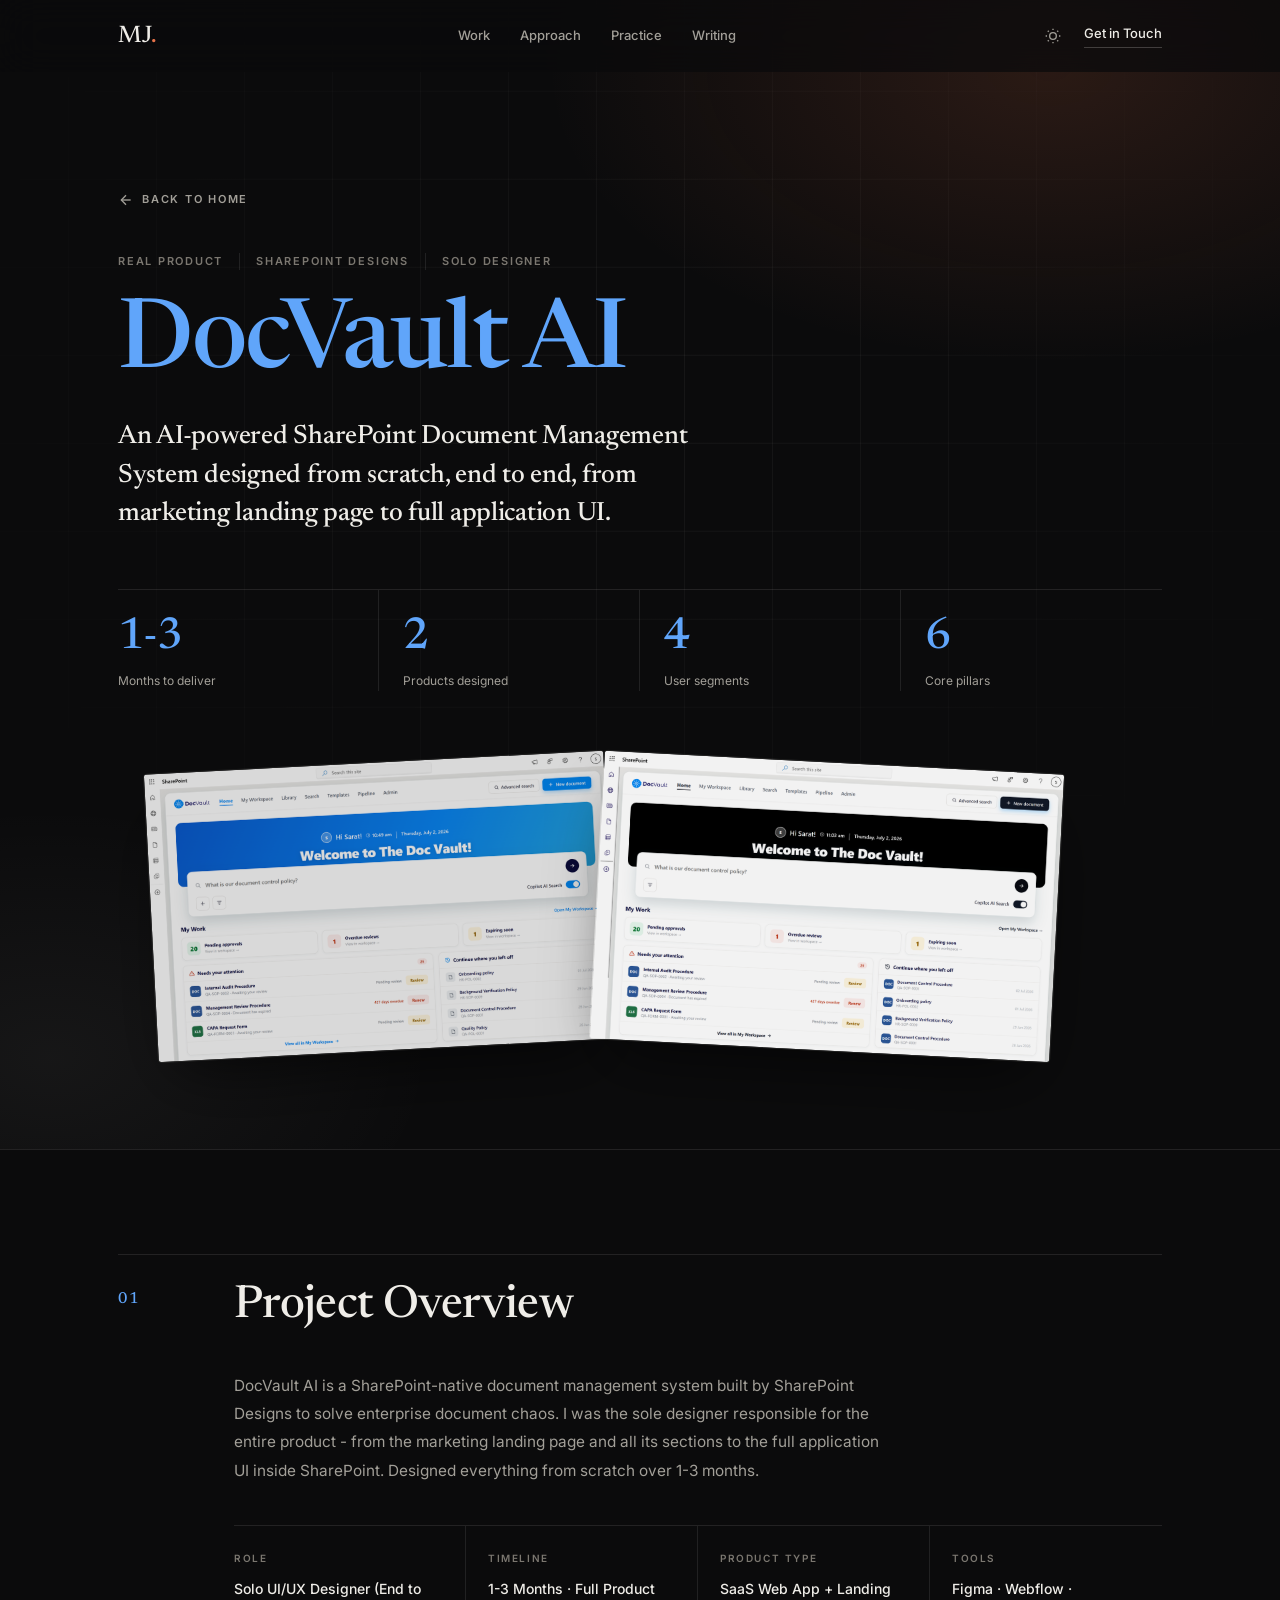
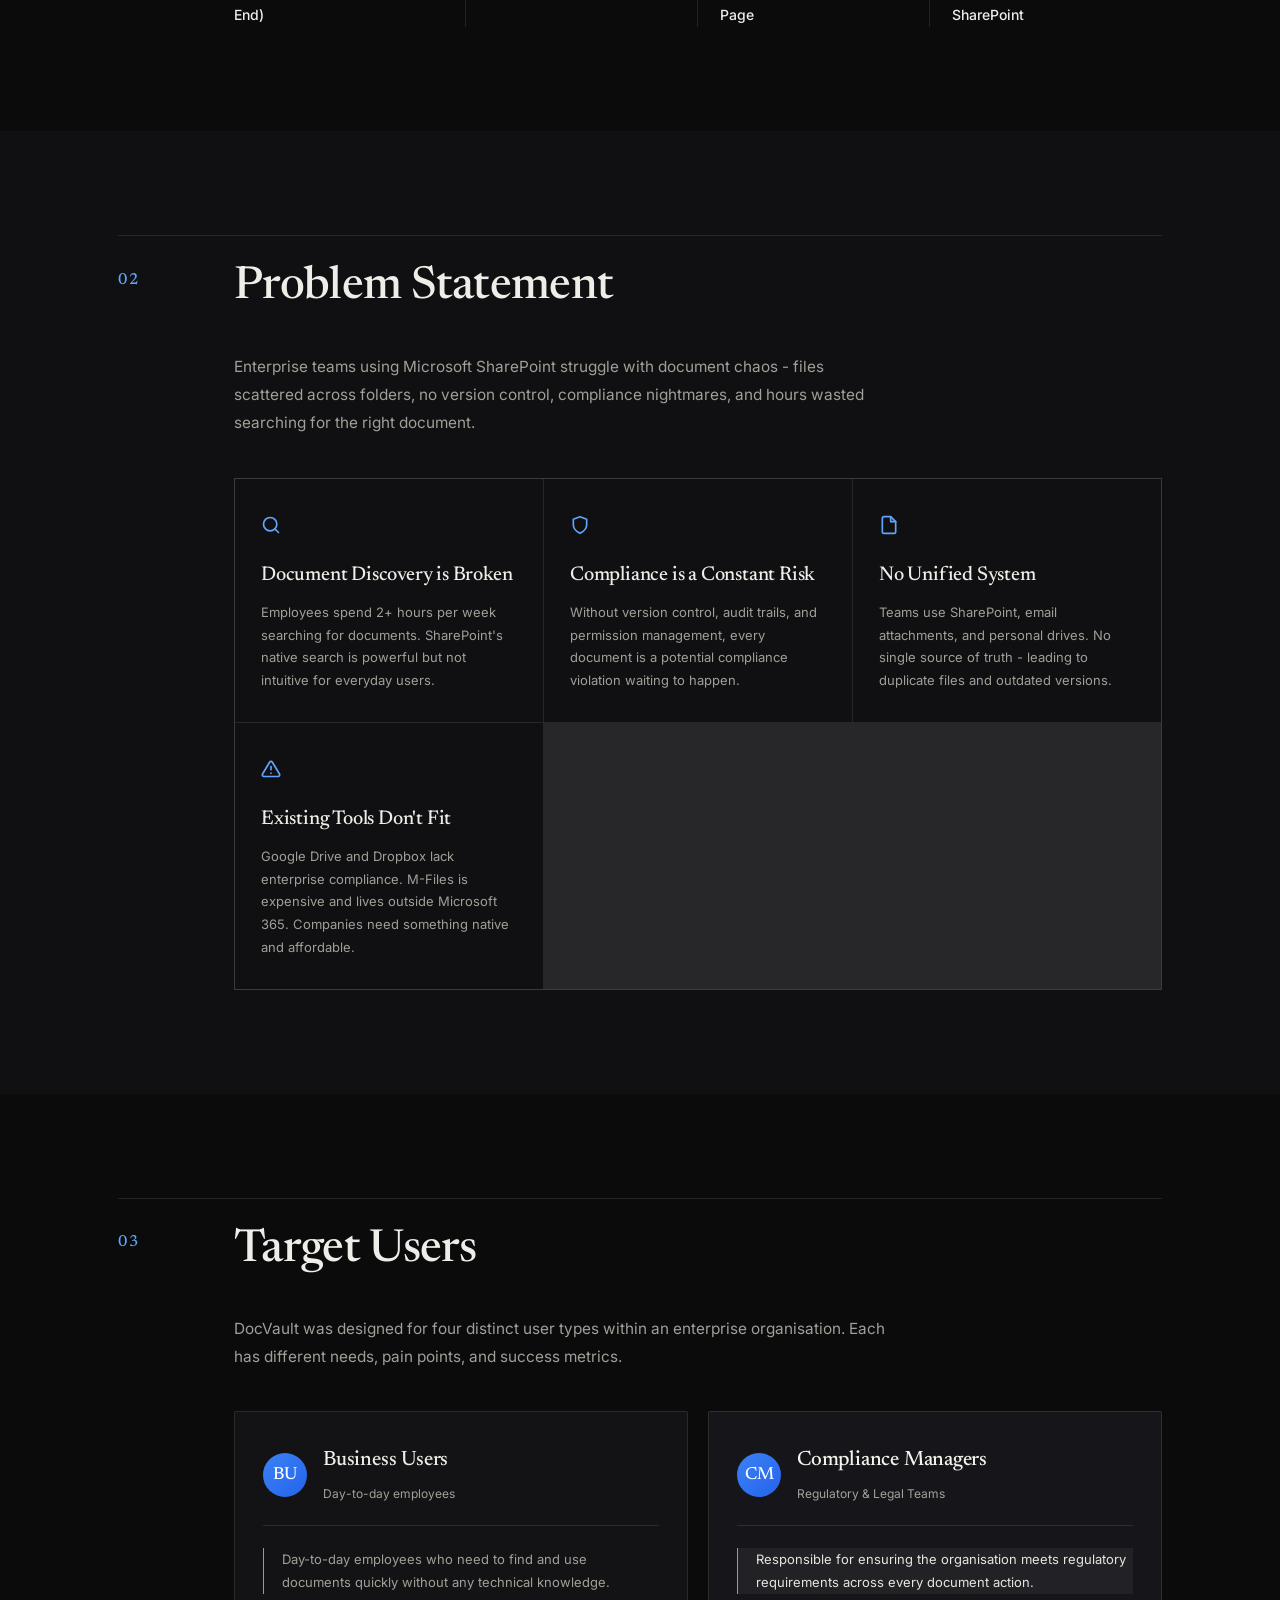
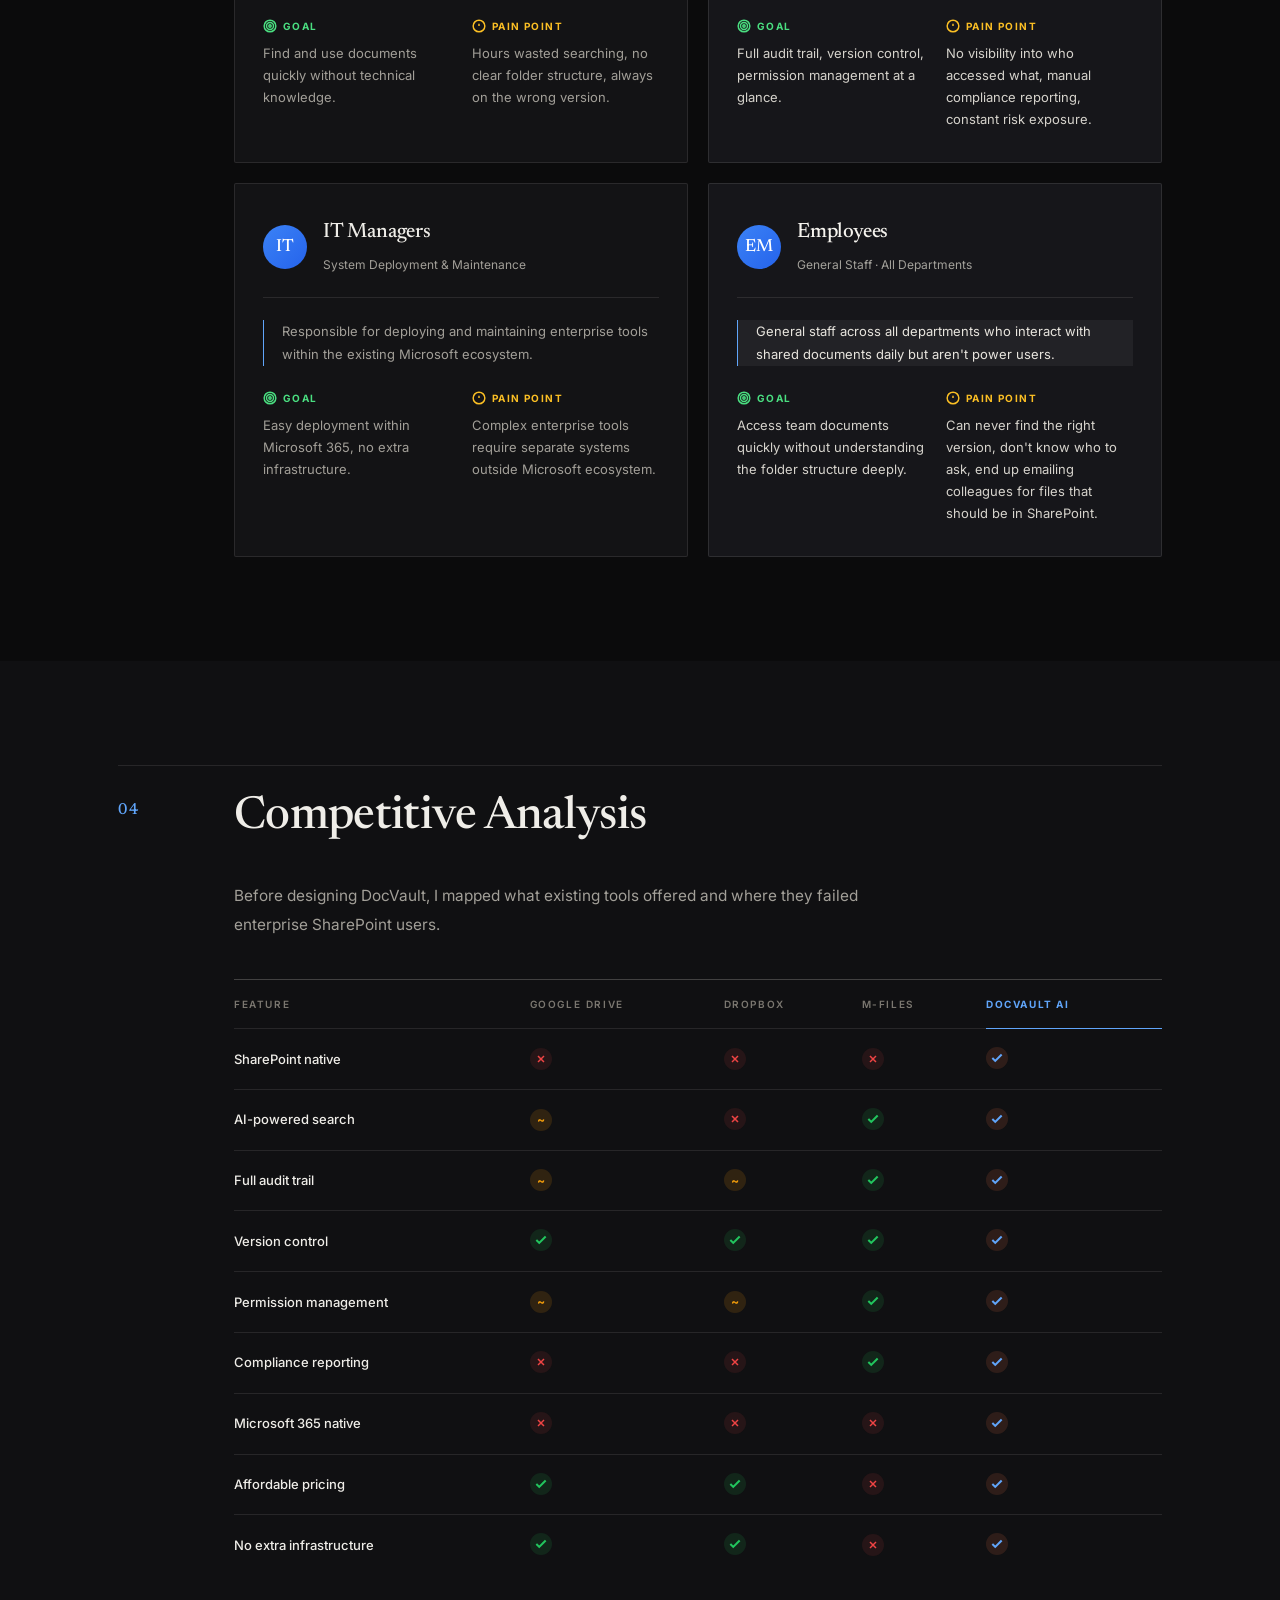
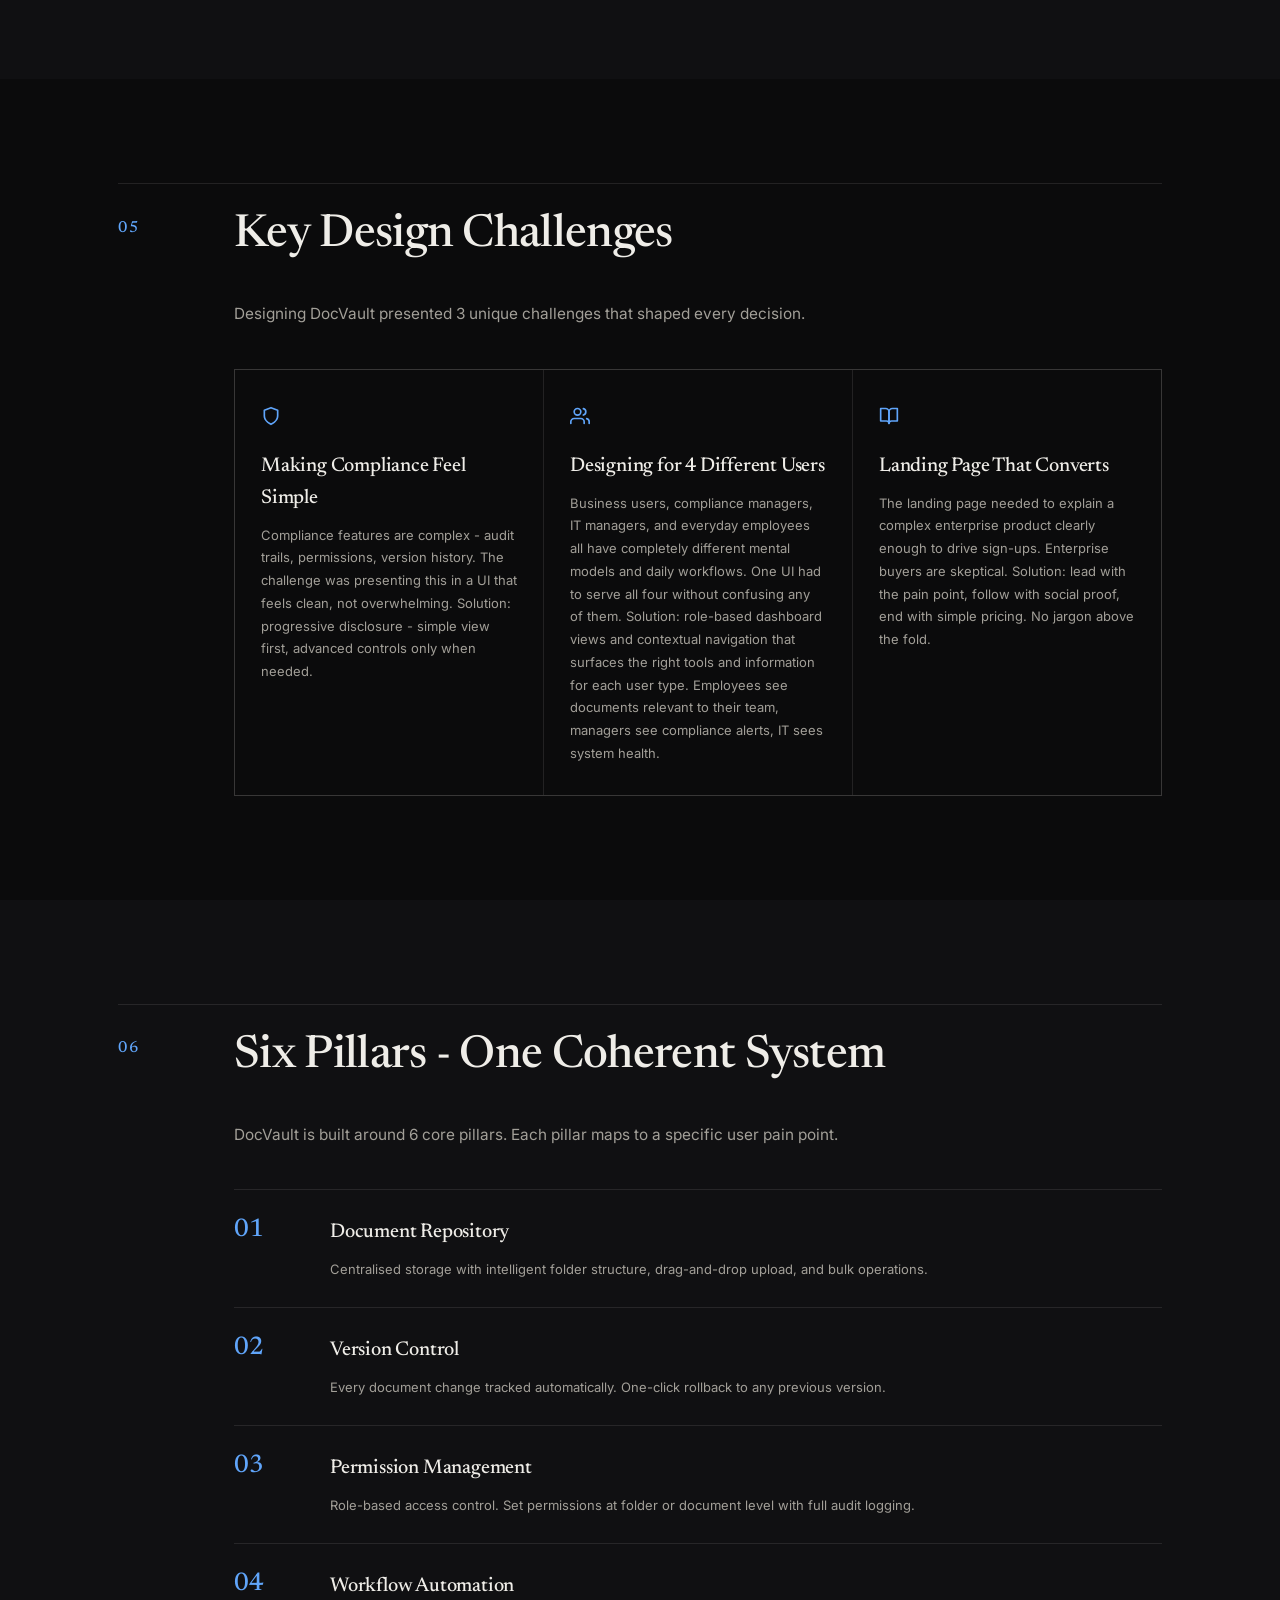
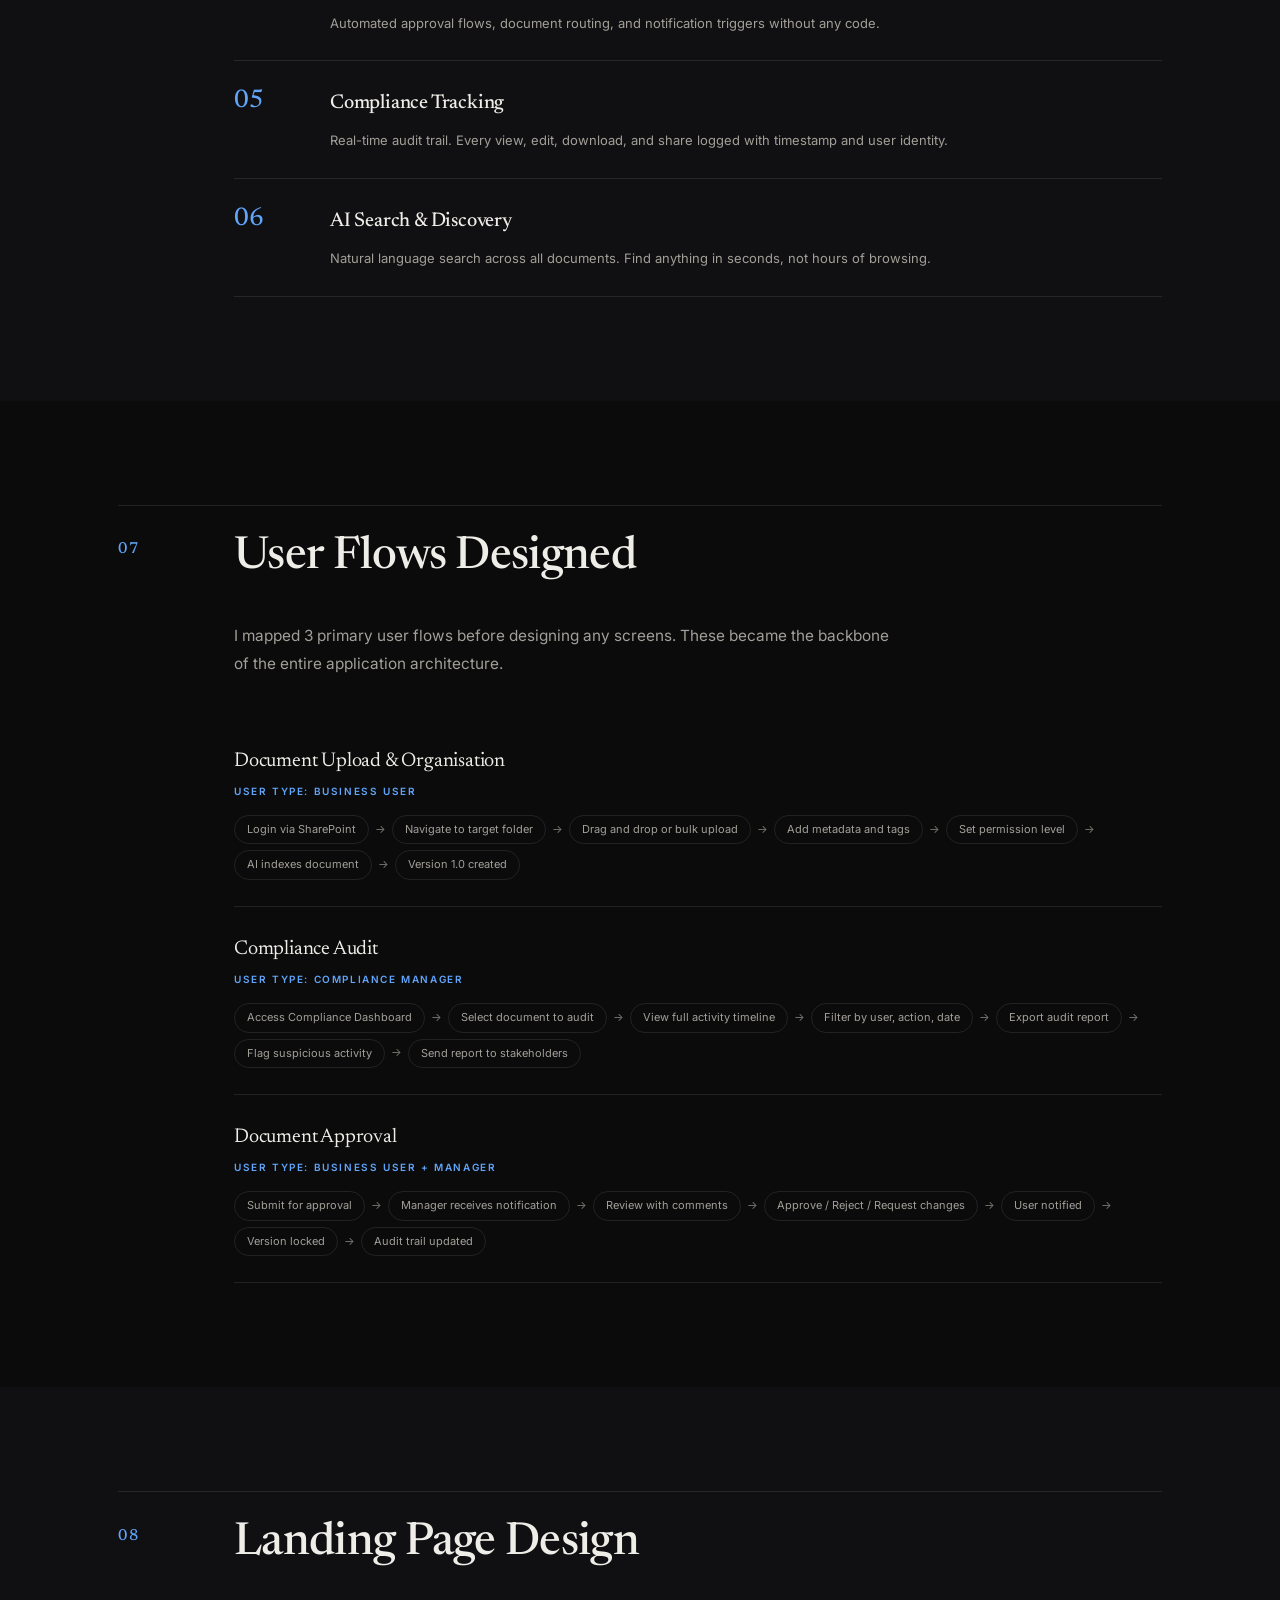
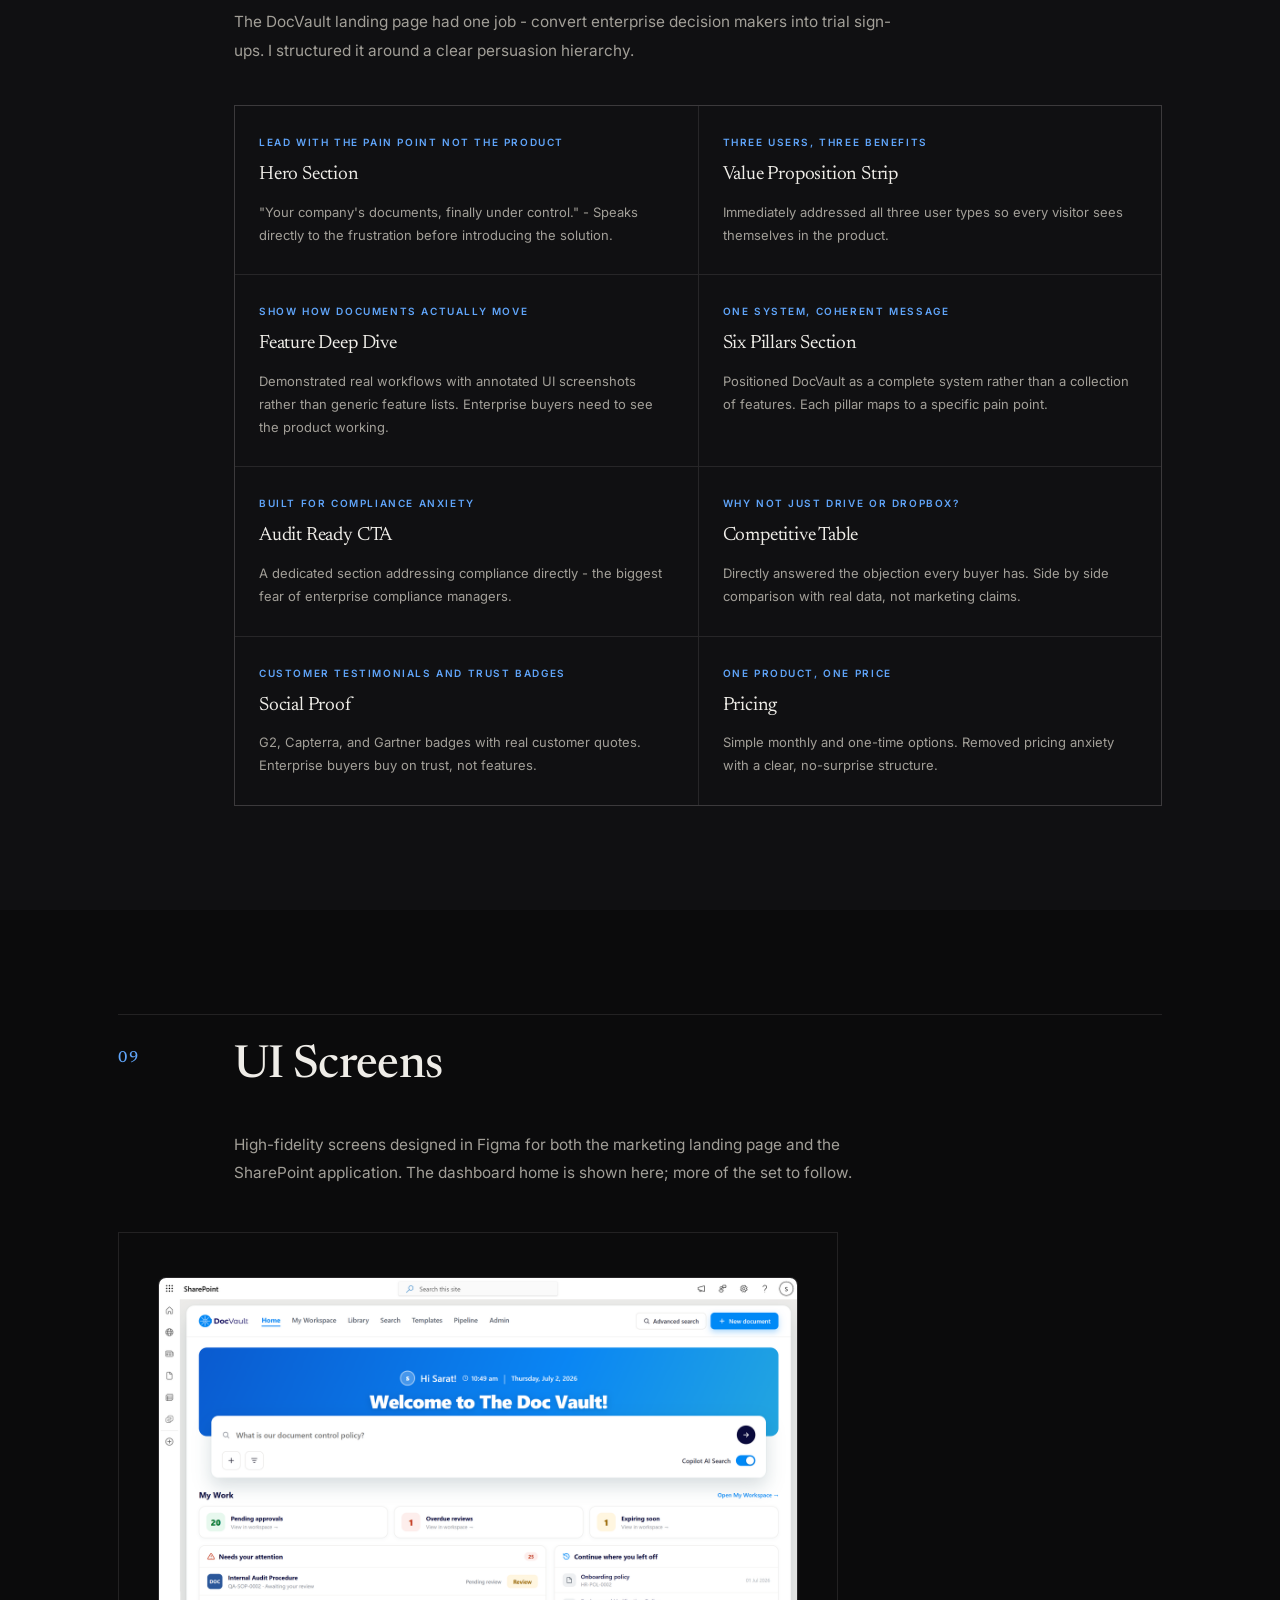
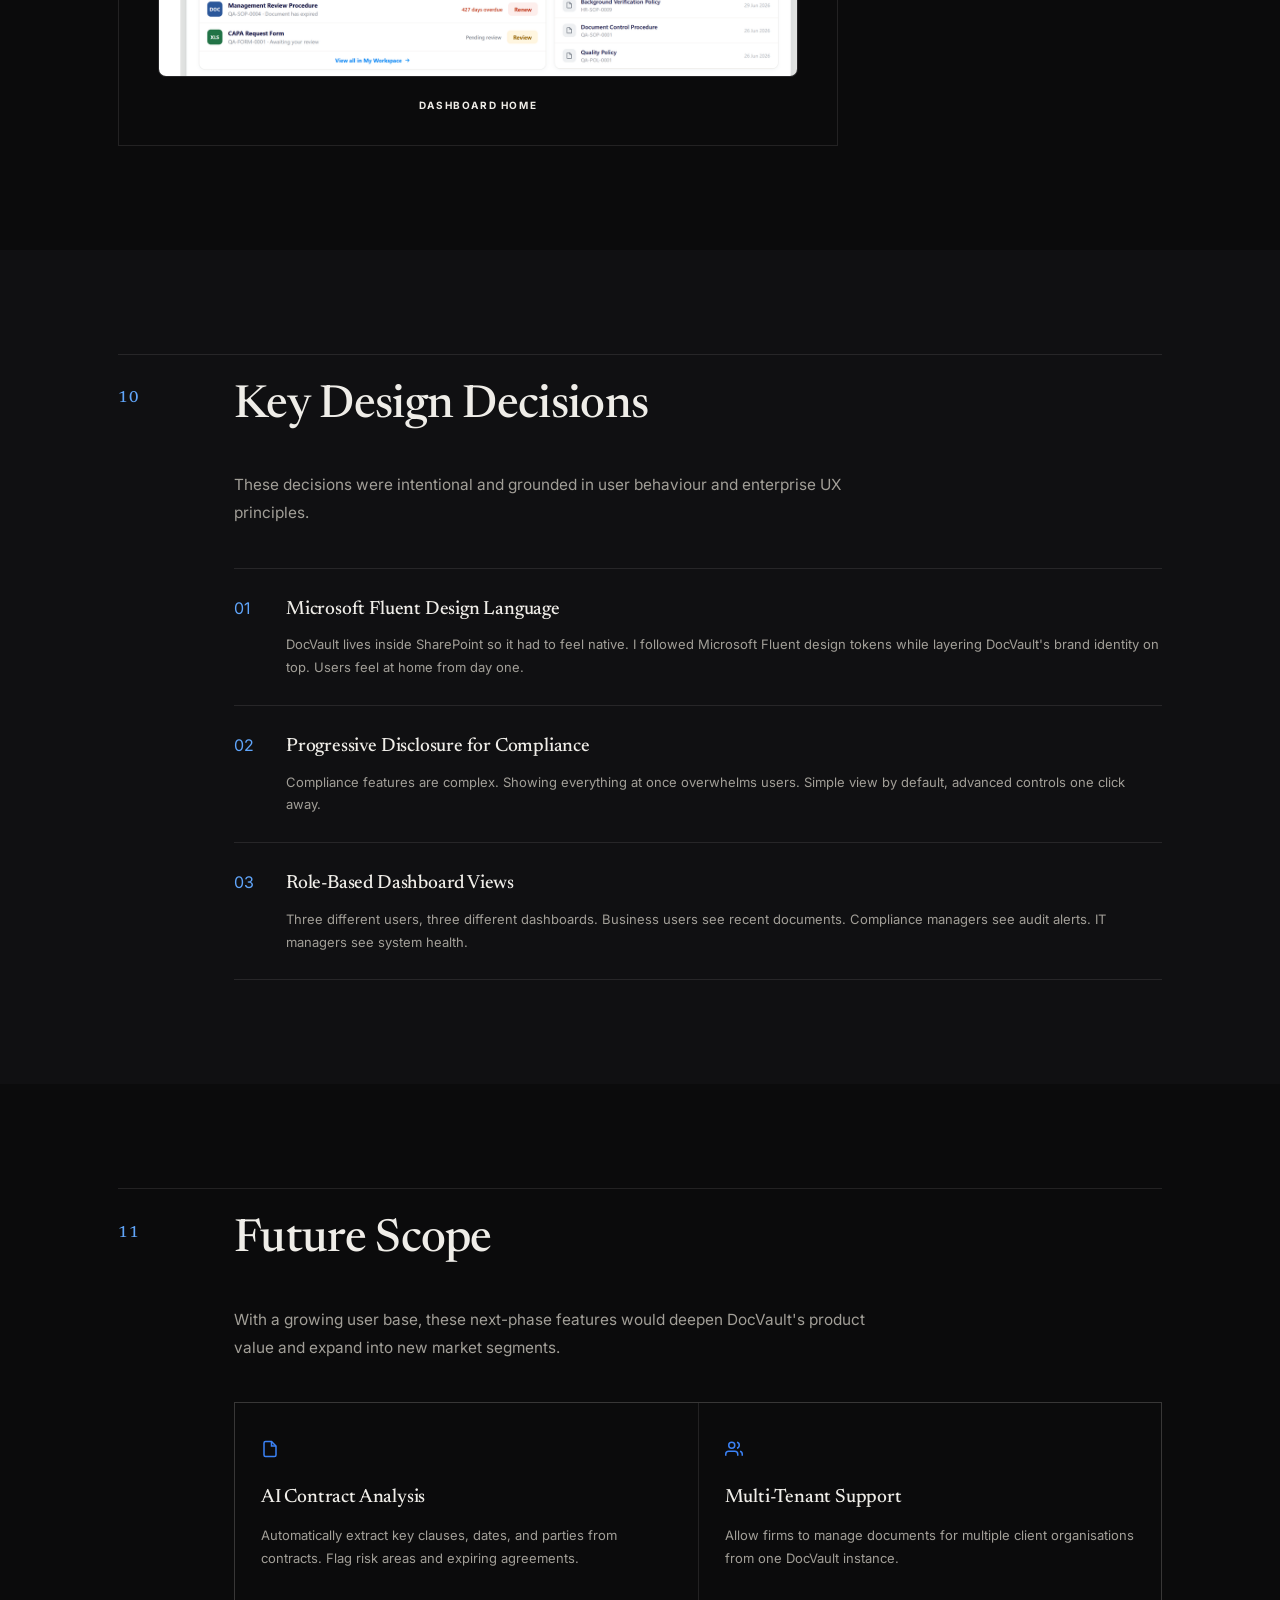
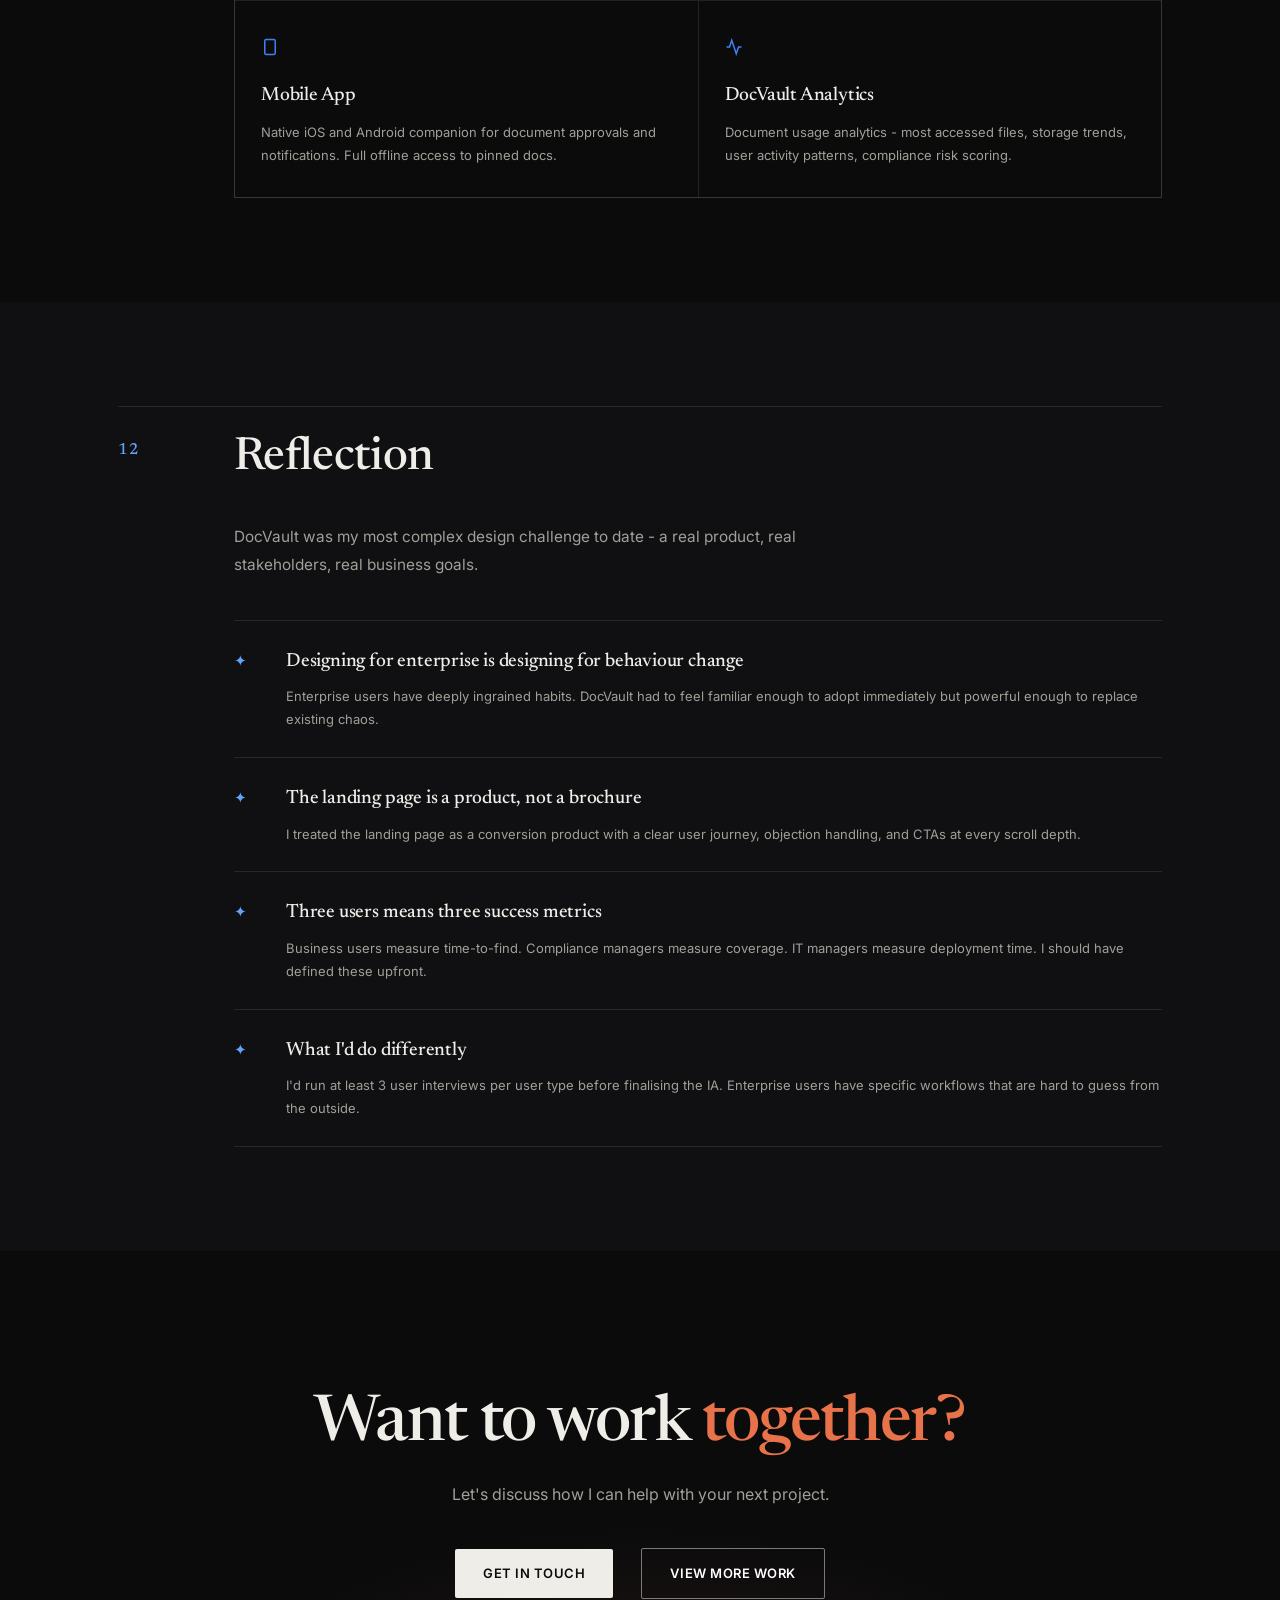
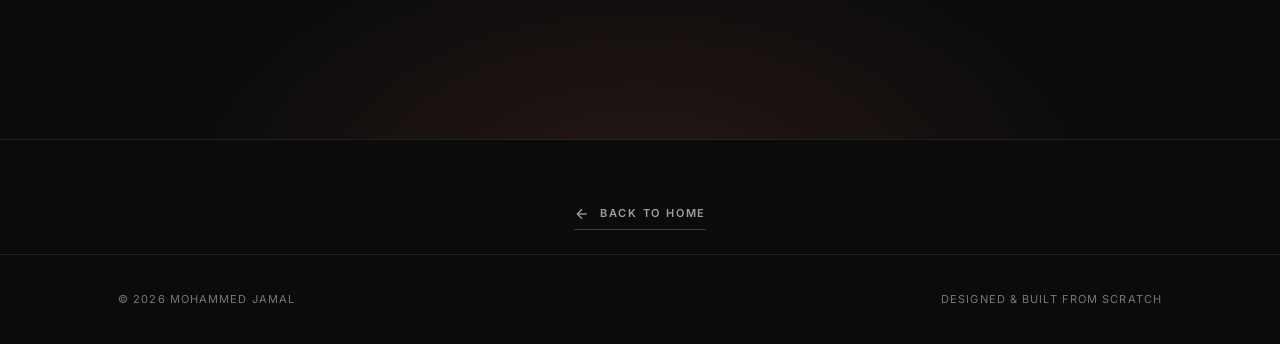
==== commit d95ea4b8: "Drop the empty UI screen placeholders from the DocVault case study The UI Screens section showed one" ====
--- a/docvault.html
+++ b/docvault.html
@@ -132,7 +132,9 @@
         /* Desktop screen placeholders (wider than phone) */
         .dv-screens-grid {
             display: grid;
-            grid-template-columns: repeat(3, 1fr);
+            /* single screen for now - the rest of the set is not exported yet */
+            grid-template-columns: 1fr;
+            max-width: 720px;
             border-top: 1px solid var(--border);
             border-left: 1px solid var(--border);
             margin-top: 40px;
@@ -149,7 +151,7 @@
         }
         .dv-screen-item:hover { background-color: var(--surface); }
         .dv-screen-placeholder {
-            width: 100%; max-width: 280px;
+            width: 100%; max-width: 640px;
             aspect-ratio: 16 / 10;
             background: var(--bg);
             border: 1px solid var(--border);
@@ -958,26 +960,8 @@
                 <span class="sec-label">09</span>
                 <h2 class="sec-title">UI Screens</h2>
             </div>
-            <p class="cs-body rv">High-fidelity screens designed in Figma for both the marketing landing page and the SharePoint application.</p>
+            <p class="cs-body rv">High-fidelity screens designed in Figma for both the marketing landing page and the SharePoint application. The dashboard home is shown here; more of the set to follow.</p>
             <div class="dv-screens-grid rv">
-                <div class="dv-screen-item">
-                    <div class="dv-screen-placeholder">
-                        <div class="dv-placeholder-icon">
-                            <svg width="20" height="20" viewBox="0 0 24 24" fill="none" stroke="currentColor" stroke-width="1.5"><rect x="2" y="3" width="20" height="14" rx="2"/><line x1="8" y1="21" x2="16" y2="21"/><line x1="12" y1="17" x2="12" y2="21"/></svg>
-                        </div>
-                        <p class="dv-placeholder-text">Add Figma Export</p>
-                    </div>
-                    <div class="dv-screen-meta"><h3 class="dv-screen-title">Landing Page Hero</h3></div>
-                </div>
-                <div class="dv-screen-item">
-                    <div class="dv-screen-placeholder">
-                        <div class="dv-placeholder-icon">
-                            <svg width="20" height="20" viewBox="0 0 24 24" fill="none" stroke="currentColor" stroke-width="1.5"><rect x="2" y="3" width="20" height="14" rx="2"/><line x1="8" y1="21" x2="16" y2="21"/><line x1="12" y1="17" x2="12" y2="21"/></svg>
-                        </div>
-                        <p class="dv-placeholder-text">Add Figma Export</p>
-                    </div>
-                    <div class="dv-screen-meta"><h3 class="dv-screen-title">Landing Page Features</h3></div>
-                </div>
                 <div class="dv-screen-item">
                     <div class="dv-screen-placeholder has-image">
                         <img class="card-uploaded-image" src="assets/docvault/docvault_dashboard_home.png" alt="DocVault AI dashboard home" style="display:block">
@@ -986,33 +970,6 @@
                         </div>
                     </div>
                     <div class="dv-screen-meta"><h3 class="dv-screen-title">Dashboard Home</h3></div>
-                </div>
-                <div class="dv-screen-item">
-                    <div class="dv-screen-placeholder">
-                        <div class="dv-placeholder-icon">
-                            <svg width="20" height="20" viewBox="0 0 24 24" fill="none" stroke="currentColor" stroke-width="1.5"><path d="M22 19a2 2 0 0 1-2 2H4a2 2 0 0 1-2-2V5a2 2 0 0 1 2-2h5l2 3h9a2 2 0 0 1 2 2z"/></svg>
-                        </div>
-                        <p class="dv-placeholder-text">Add Figma Export</p>
-                    </div>
-                    <div class="dv-screen-meta"><h3 class="dv-screen-title">Document Repository</h3></div>
-                </div>
-                <div class="dv-screen-item">
-                    <div class="dv-screen-placeholder">
-                        <div class="dv-placeholder-icon">
-                            <svg width="20" height="20" viewBox="0 0 24 24" fill="none" stroke="currentColor" stroke-width="1.5"><path d="M12 22s8-4 8-10V5l-8-3-8 3v7c0 6 8 10 8 10z"/></svg>
-                        </div>
-                        <p class="dv-placeholder-text">Add Figma Export</p>
-                    </div>
-                    <div class="dv-screen-meta"><h3 class="dv-screen-title">Audit Trail</h3></div>
-                </div>
-                <div class="dv-screen-item">
-                    <div class="dv-screen-placeholder">
-                        <div class="dv-placeholder-icon">
-                            <svg width="20" height="20" viewBox="0 0 24 24" fill="none" stroke="currentColor" stroke-width="1.5"><polyline points="22 12 18 12 15 21 9 3 6 12 2 12"/></svg>
-                        </div>
-                        <p class="dv-placeholder-text">Add Figma Export</p>
-                    </div>
-                    <div class="dv-screen-meta"><h3 class="dv-screen-title">Workflow Builder</h3></div>
                 </div>
             </div>
         </div>
--- a/css/styles.css
+++ b/css/styles.css
@@ -8,6 +8,17 @@
     --ease: cubic-bezier(0.16, 1, 0.3, 1);
     --max-w: 1100px;
     --pad: 28px;
+
+    /* ---- Design knobs: change here, propagates everywhere ---- */
+    --h1-size: clamp(2rem, 5.3vw, 4.25rem);      /* hero headline */
+    --h1-leading: 1.03;
+    --sec-title-size: clamp(1.9rem, 3.6vw, 3rem);/* section headings */
+    --lede-size: clamp(1.5rem, 2.8vw, 2.15rem);  /* premise pull-quote */
+    --body-size: clamp(1rem, 1.35vw, 1.125rem);  /* hero paragraph */
+    --hero-video-opacity: 1;
+    --hero-video-sat: 1;
+    --hero-scrim: 1;                              /* 0 = none, 1 = full */
+    --byline-rule: 420px;                         /* width of the rule above the byline */
 
     /* Editorial rhythm */
     --sec-y: 120px;
@@ -35,6 +46,7 @@
     --gradient-2: var(--accent);
     --glow: rgba(232, 115, 74, .14);
     --glow-2: rgba(232, 115, 74, .08);
+    --bg-a0: rgba(11, 11, 12, 0);
     --nav-bg: rgba(11, 11, 12, .72);
     --pill-bg: rgba(239, 237, 232, .05);
     --pill-border: rgba(239, 237, 232, .09);
@@ -62,6 +74,7 @@
     --gradient-2: var(--accent);
     --glow: rgba(180, 69, 31, .1);
     --glow-2: rgba(180, 69, 31, .05);
+    --bg-a0: rgba(251, 250, 247, 0);
     --nav-bg: rgba(251, 250, 247, .78);
     --pill-bg: rgba(22, 21, 15, .04);
     --pill-border: rgba(22, 21, 15, .08);
@@ -219,7 +232,6 @@
     position: relative;
     overflow: hidden;
     padding: 200px 0 100px;
-    border-bottom: 1px solid var(--border);
 }
 .hero-mesh-bg {
     position: absolute; inset: 0; z-index: 0; pointer-events: none;
@@ -240,7 +252,10 @@
     -webkit-mask-image: radial-gradient(ellipse 80% 70% at 50% 40%, #000 10%, transparent 78%);
     opacity: .55;
 }
-.hero .wrap { position: relative; z-index: 2; }
+.hero .wrap { position: relative; z-index: 2; width: 100%; }
+/* Full-screen stage so the video reads as the frame and nothing falls
+   below the fold; content stays vertically centred. */
+.hero { min-height: 100vh; display: flex; align-items: center; padding: 110px 0 96px; }
 
 .hero-top {
     display: flex; align-items: center; gap: 18px;
@@ -274,9 +289,9 @@
 
 .hero-h {
     font-family: var(--ff-display);
-    font-size: clamp(2.15rem, 7.2vw, 5.75rem);
+    font-size: var(--h1-size);
     font-weight: var(--fw-display);
-    line-height: 1.03;
+    line-height: var(--h1-leading);
     letter-spacing: -.02em;
     max-width: 15ch;
     margin-bottom: 40px;
@@ -289,7 +304,7 @@
     flex-wrap: wrap;
     padding-top: 26px; margin-bottom: 26px;
     border-top: 1px solid var(--border);
-    max-width: 760px;
+    max-width: var(--byline-rule, 420px);
 }
 .hero-name {
     font-size: .9375rem; font-weight: 600; letter-spacing: -.01em;
@@ -299,7 +314,7 @@
 }
 
 .hero-p {
-    font-size: clamp(1rem, 1.35vw, 1.125rem);
+    font-size: var(--body-size);
     color: var(--fg-2);
     line-height: 1.75;
     max-width: 54ch;
@@ -374,7 +389,7 @@
 }
 .sec-title {
     font-family: var(--ff-display);
-    font-size: clamp(1.9rem, 3.6vw, 3rem);
+    font-size: var(--sec-title-size);
     font-weight: var(--fw-display); letter-spacing: -.015em; line-height: 1.1;
 }
 .sec-intro {
@@ -419,7 +434,7 @@
 }
 .premise-body p.premise-lede {
     font-family: var(--ff-display);
-    font-size: clamp(1.5rem, 2.8vw, 2.15rem);
+    font-size: var(--lede-size);
     font-weight: var(--fw-display); line-height: 1.32; letter-spacing: -.01em;
     color: var(--fg);
     margin-bottom: 32px;
@@ -841,3 +856,97 @@
     .available-dot { animation: none; }
     * { transition-duration: .01ms !important; }
 }
+
+/* ========================================
+   Hero video background (mouse-scrub)
+   Contained to .hero rather than position:fixed - several sections below
+   are transparent, so a fixed layer would bleed through the whole page.
+   ======================================== */
+.hero { min-height: 100vh; display: flex; align-items: center; padding: 110px 0 96px; }
+.hero-media {
+    position: absolute; inset: 0; z-index: 0; overflow: hidden; pointer-events: none;
+    /* poster set inline in the HTML: a url() inside a custom property would
+       resolve against this stylesheet's folder, not the document */
+    background-size: cover; background-position: 70% center;
+}
+.hero-video {
+    position: absolute; inset: 0;
+    width: 100%; height: 100%;
+    object-fit: cover;
+    object-position: 70% center;
+    opacity: var(--hero-video-opacity, 1);
+    filter: saturate(var(--hero-video-sat, 1));
+}
+
+/* Scrim holds text contrast steady whatever frame is on screen */
+.hero-scrim {
+    position: absolute; inset: 0;
+    background:
+        /* Dissolve to the page colour over the last ~380px. Listed first so it
+           paints above the side scrim - otherwise the .88 black wash below sat
+           on top and drove the left edge darker than the section beneath. */
+        linear-gradient(to top,
+            var(--bg) 0%,
+            var(--bg) 5%,
+            var(--bg-a0) 42%),
+        linear-gradient(90deg,
+            rgba(0,0,0,calc(.88 * var(--hero-scrim))) 0%,
+            rgba(0,0,0,calc(.66 * var(--hero-scrim))) 34%,
+            rgba(0,0,0,calc(.22 * var(--hero-scrim))) 62%,
+            transparent 84%);
+}
+.hero .wrap { position: relative; z-index: 2; width: 100%; }
+
+/* Type sits on footage, so it is light in both themes */
+.hero-h, .hero-name { color: #fff; }
+.hero-p, .hero-role { color: rgba(255,255,255,.84); }
+.hero-locale { color: rgba(255,255,255,.7); border-left-color: rgba(255,255,255,.25); }
+.available-badge { color: rgba(255,255,255,.78); }
+.hero-byline { border-top-color: rgba(255,255,255,.2); }
+.btn-secondary { color: #fff; border-color: rgba(255,255,255,.45); }
+.btn-secondary:hover { color: #fff; border-color: #fff; }
+
+/* Hero paragraph reveals word by word */
+.word-rise {
+    display: inline-block;
+    opacity: 0;
+    transform: translateY(.5em);
+    filter: blur(4px);
+    transition: opacity .55s var(--ease), transform .55s var(--ease), filter .55s ease;
+}
+.word-rise.is-in { opacity: 1; transform: none; filter: blur(0); }
+
+/* Actions fade up shortly after load, independent of typing */
+.hero-actions.is-pending { opacity: 0; transform: translateY(8px); }
+.hero-actions.is-in {
+    opacity: 1; transform: translateY(0);
+    transition: opacity .4s ease, transform .4s ease;
+}
+
+/* Scrub hint */
+.hero-hint {
+    position: absolute; left: max(var(--pad), calc(50vw - var(--max-w)/2 + var(--pad)));
+    bottom: 30px; z-index: 2;
+    font-size: .625rem; font-weight: 600;
+    letter-spacing: .2em; text-transform: uppercase;
+    color: rgba(255,255,255,.55);
+    display: flex; align-items: center; gap: 10px;
+}
+.hero-hint::before { content: ''; width: 26px; height: 1px; background: rgba(255,255,255,.4); }
+.hero-media.scrub-live ~ .hero-hint { opacity: .55; }
+
+@media (max-width: 768px) {
+    /* No pointer to scrub with: show a still frame, never fetch the video */
+    .hero-video { display: none; }
+    .hero-media { background-position: 62% center; }
+    .hero-scrim {
+        background: linear-gradient(to bottom, rgba(0,0,0,.5) 0%, rgba(0,0,0,.68) 45%, var(--bg) 100%);
+    }
+    .hero-hint { display: none; }
+}
+@media (prefers-reduced-motion: reduce) {
+    /* The video is kept: it never plays by itself, it only follows the user's
+       own cursor. Only the self-running animations are suppressed. */
+    .word-rise { transition: none; opacity: 1; transform: none; filter: none; }
+    .hero-hint { display: none; }
+}
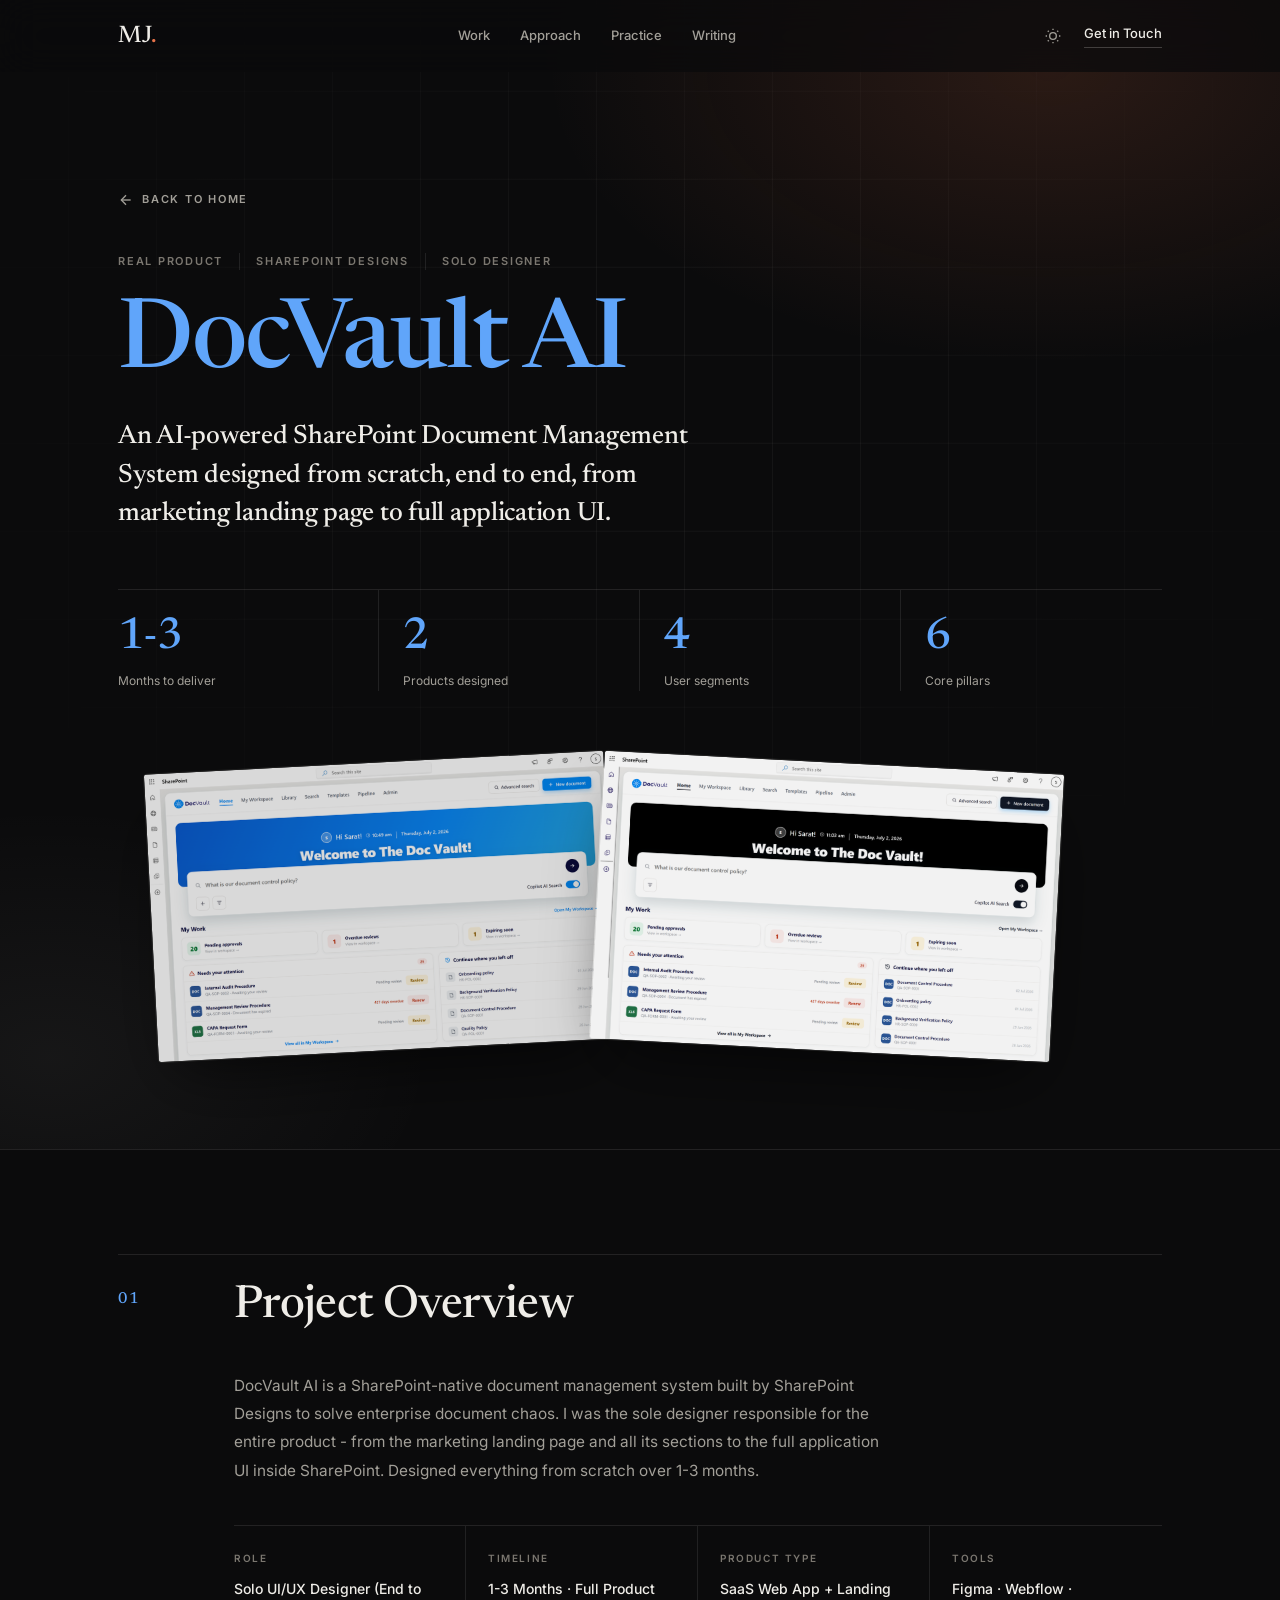
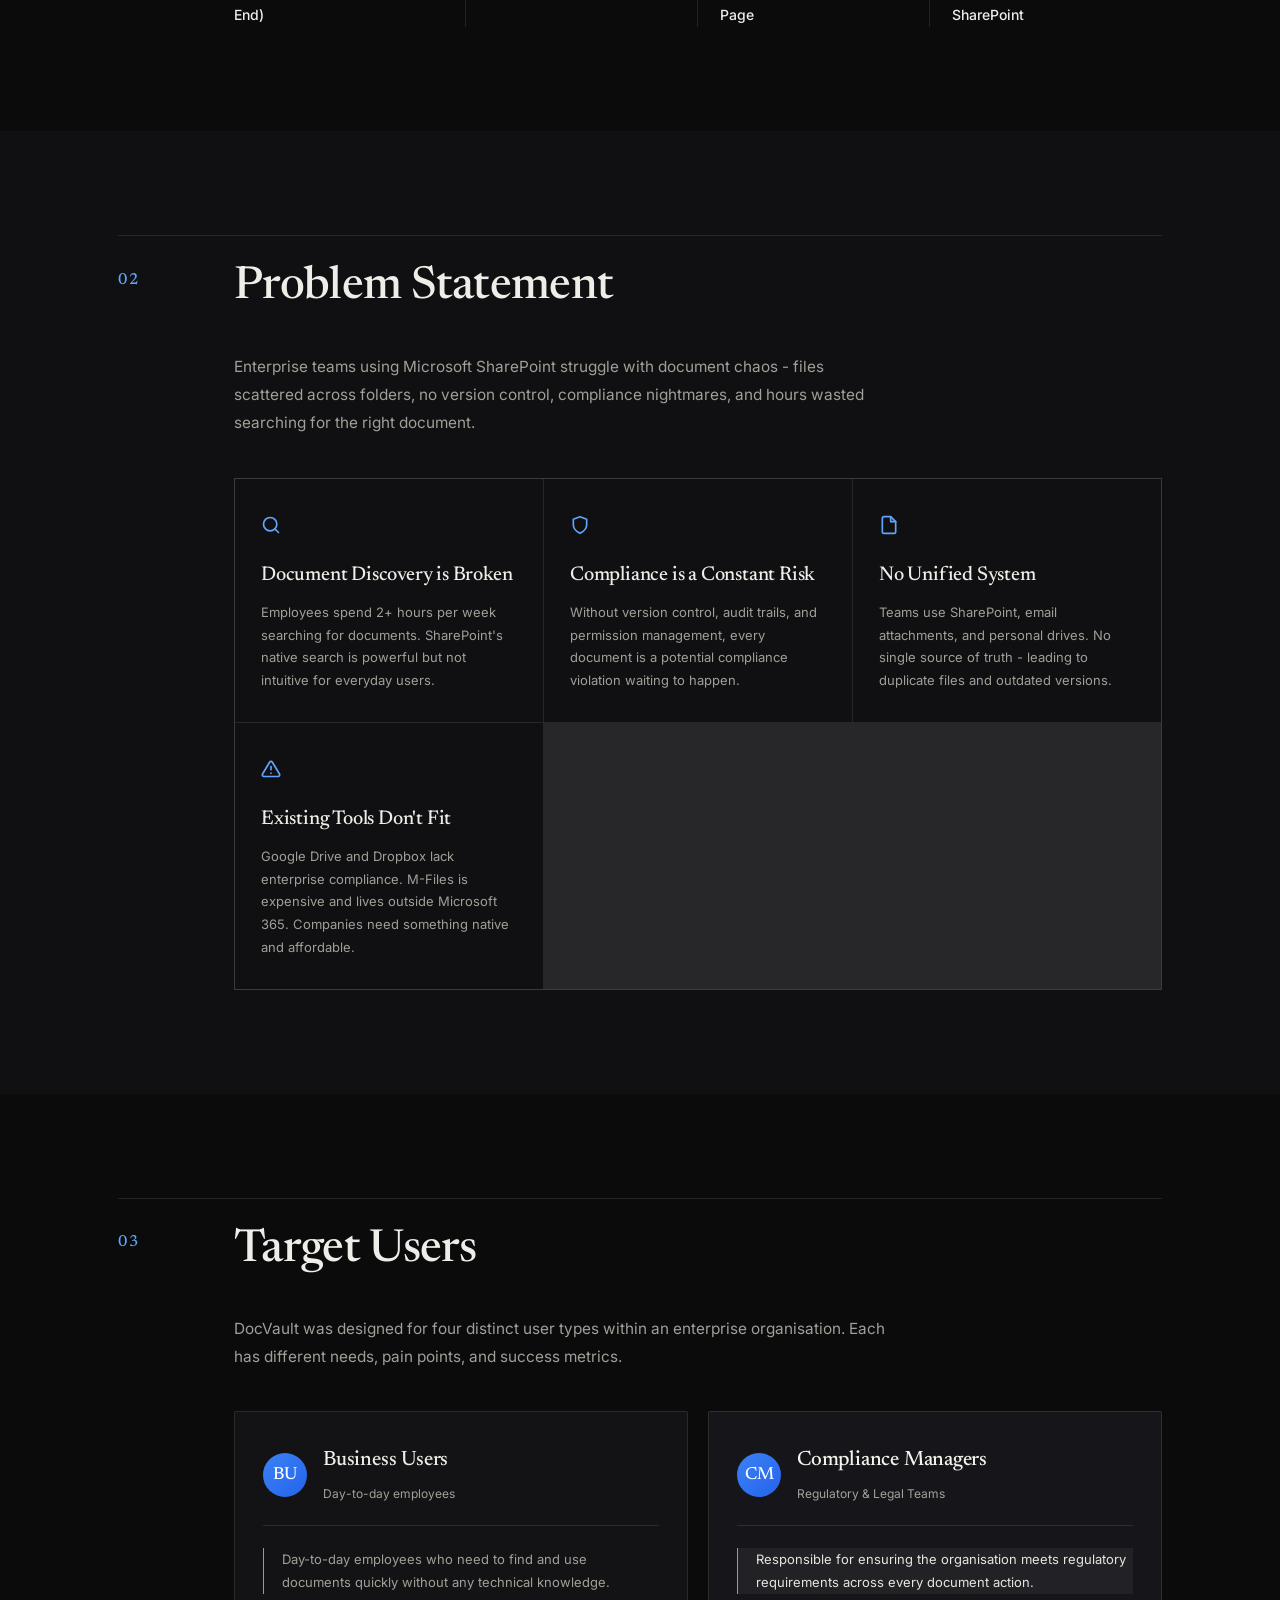
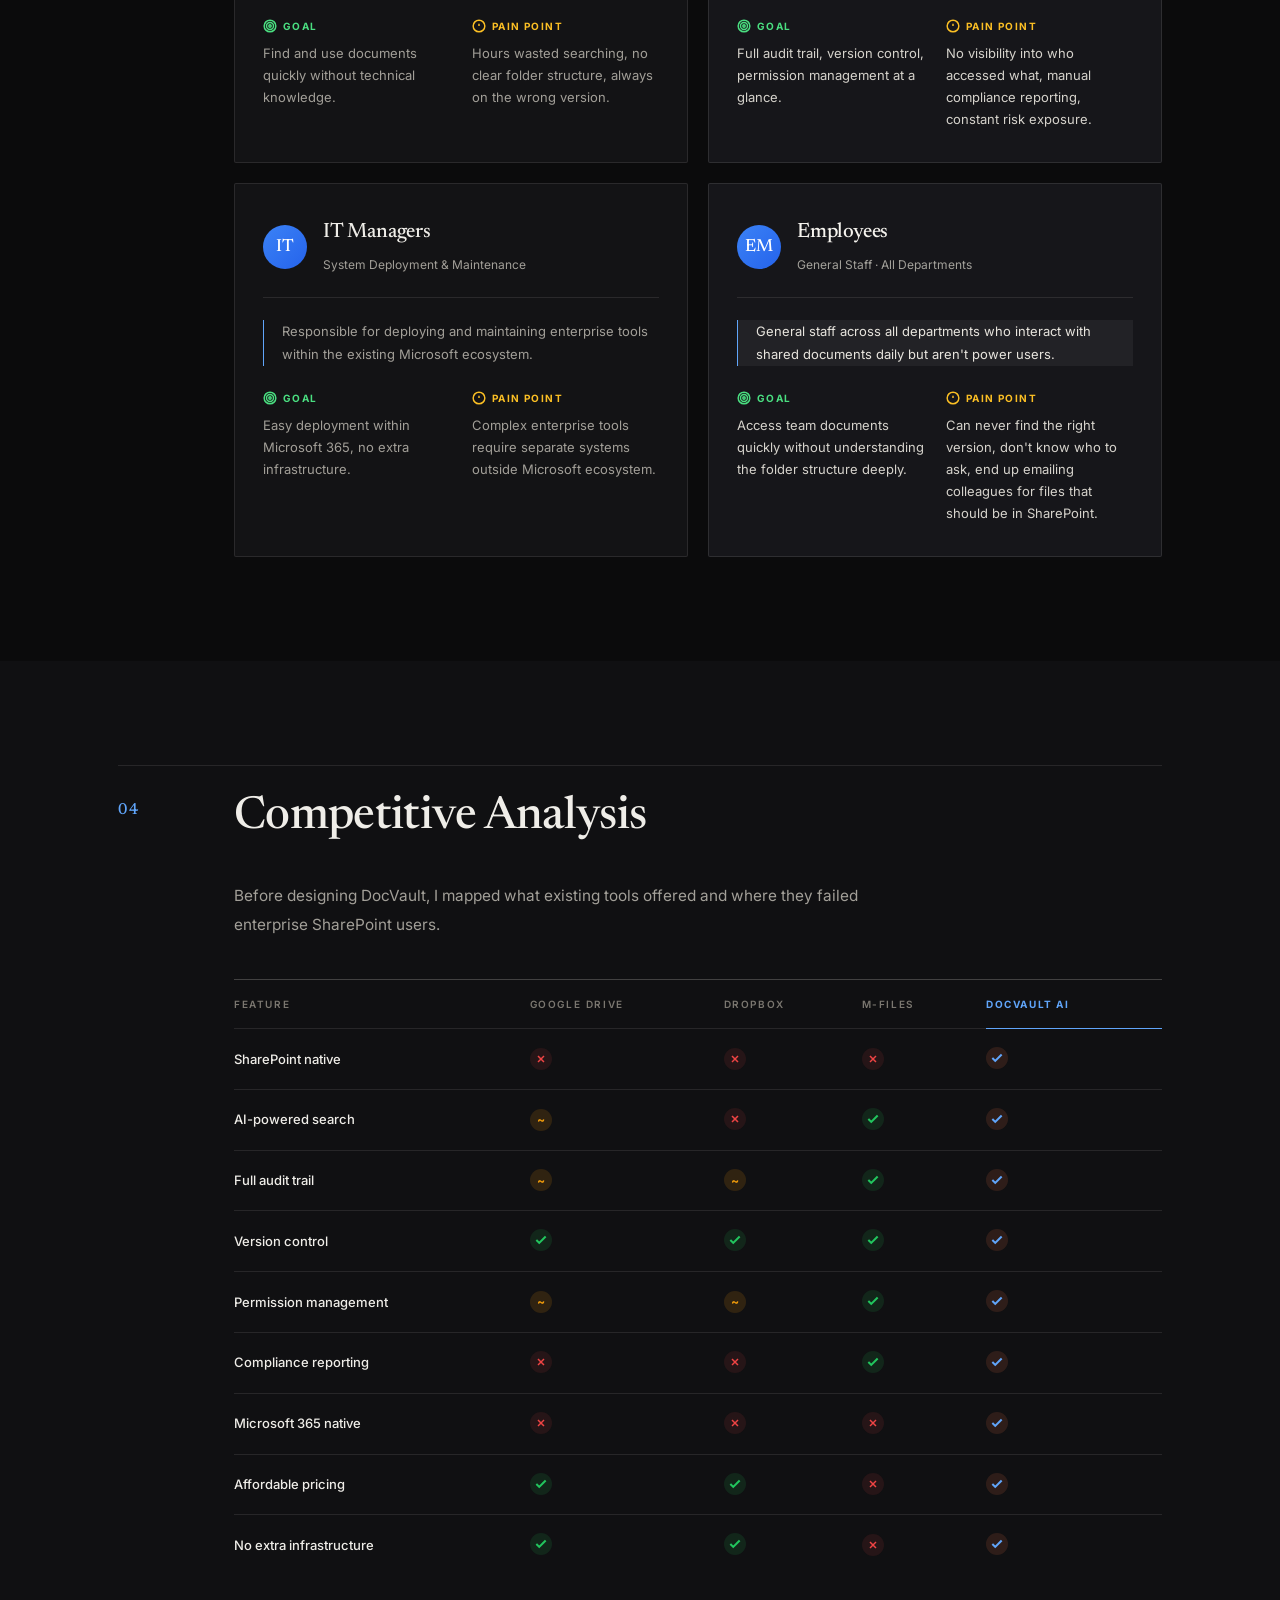
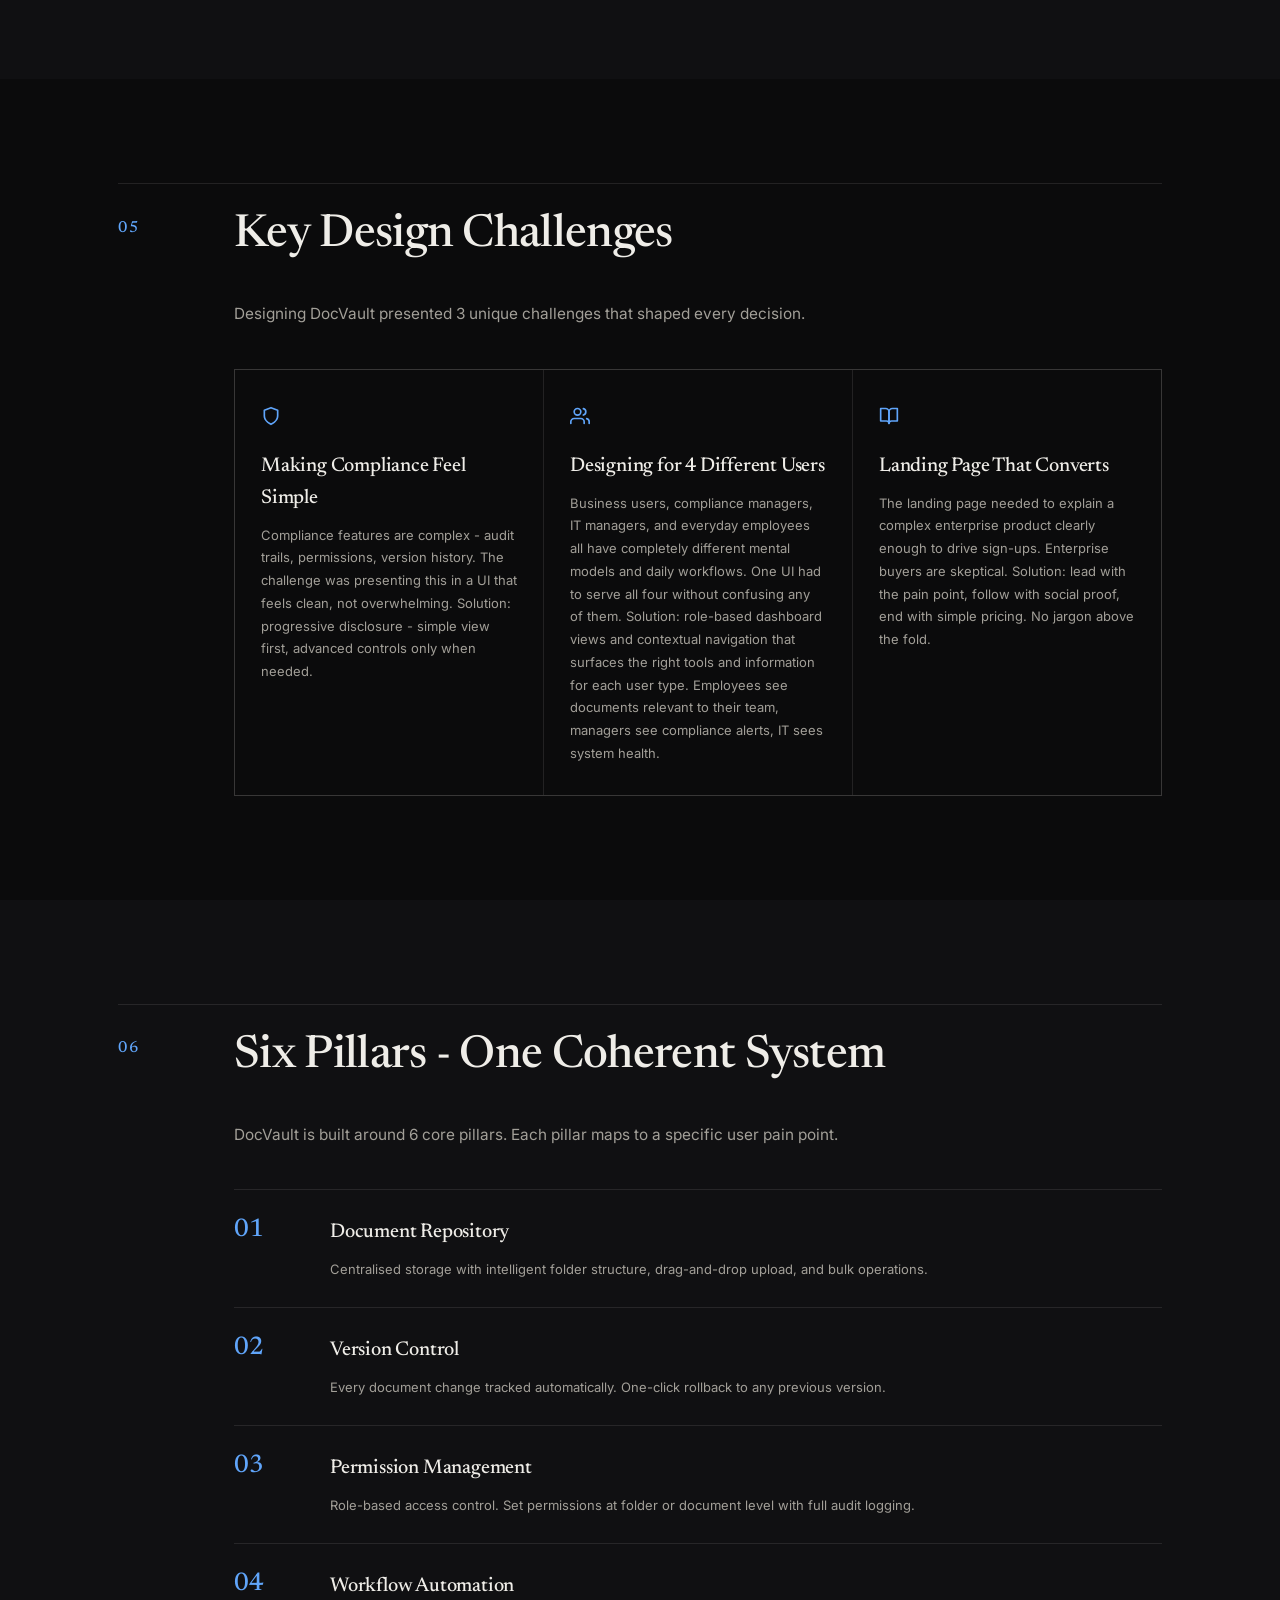
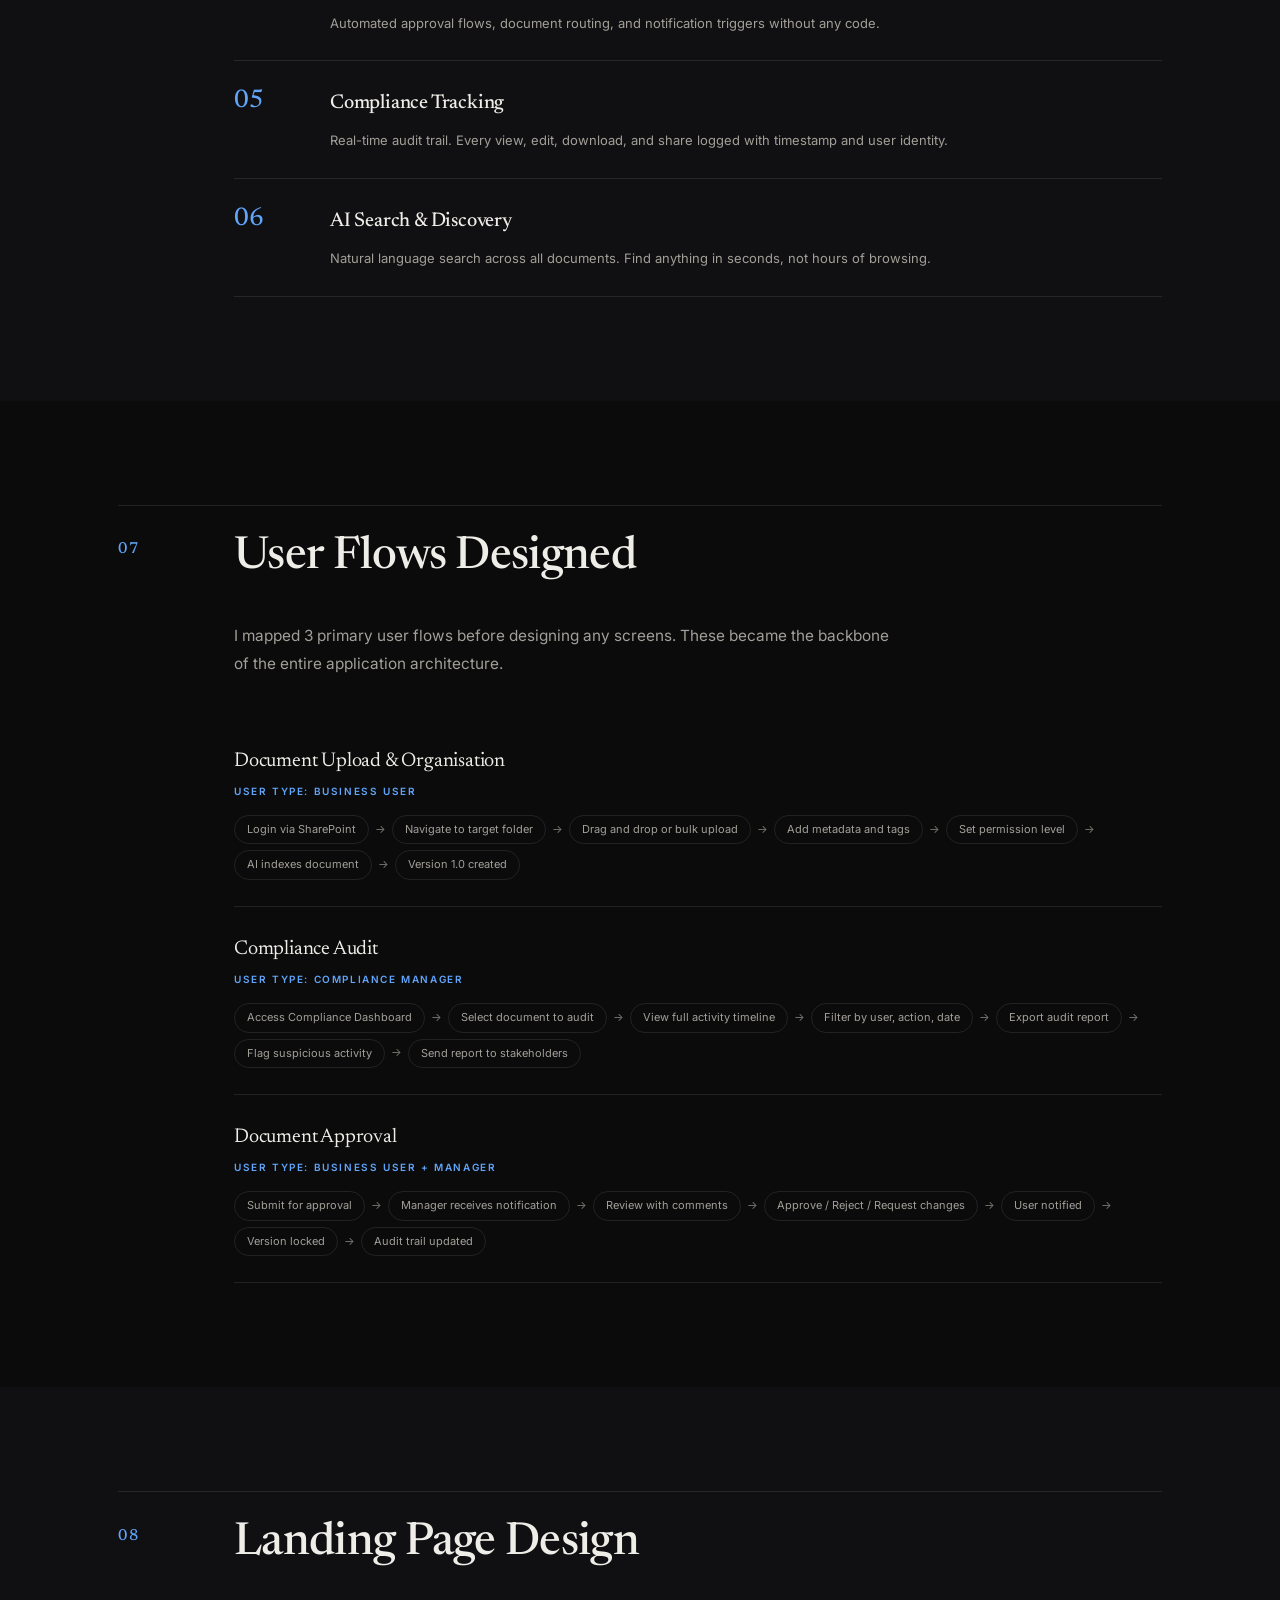
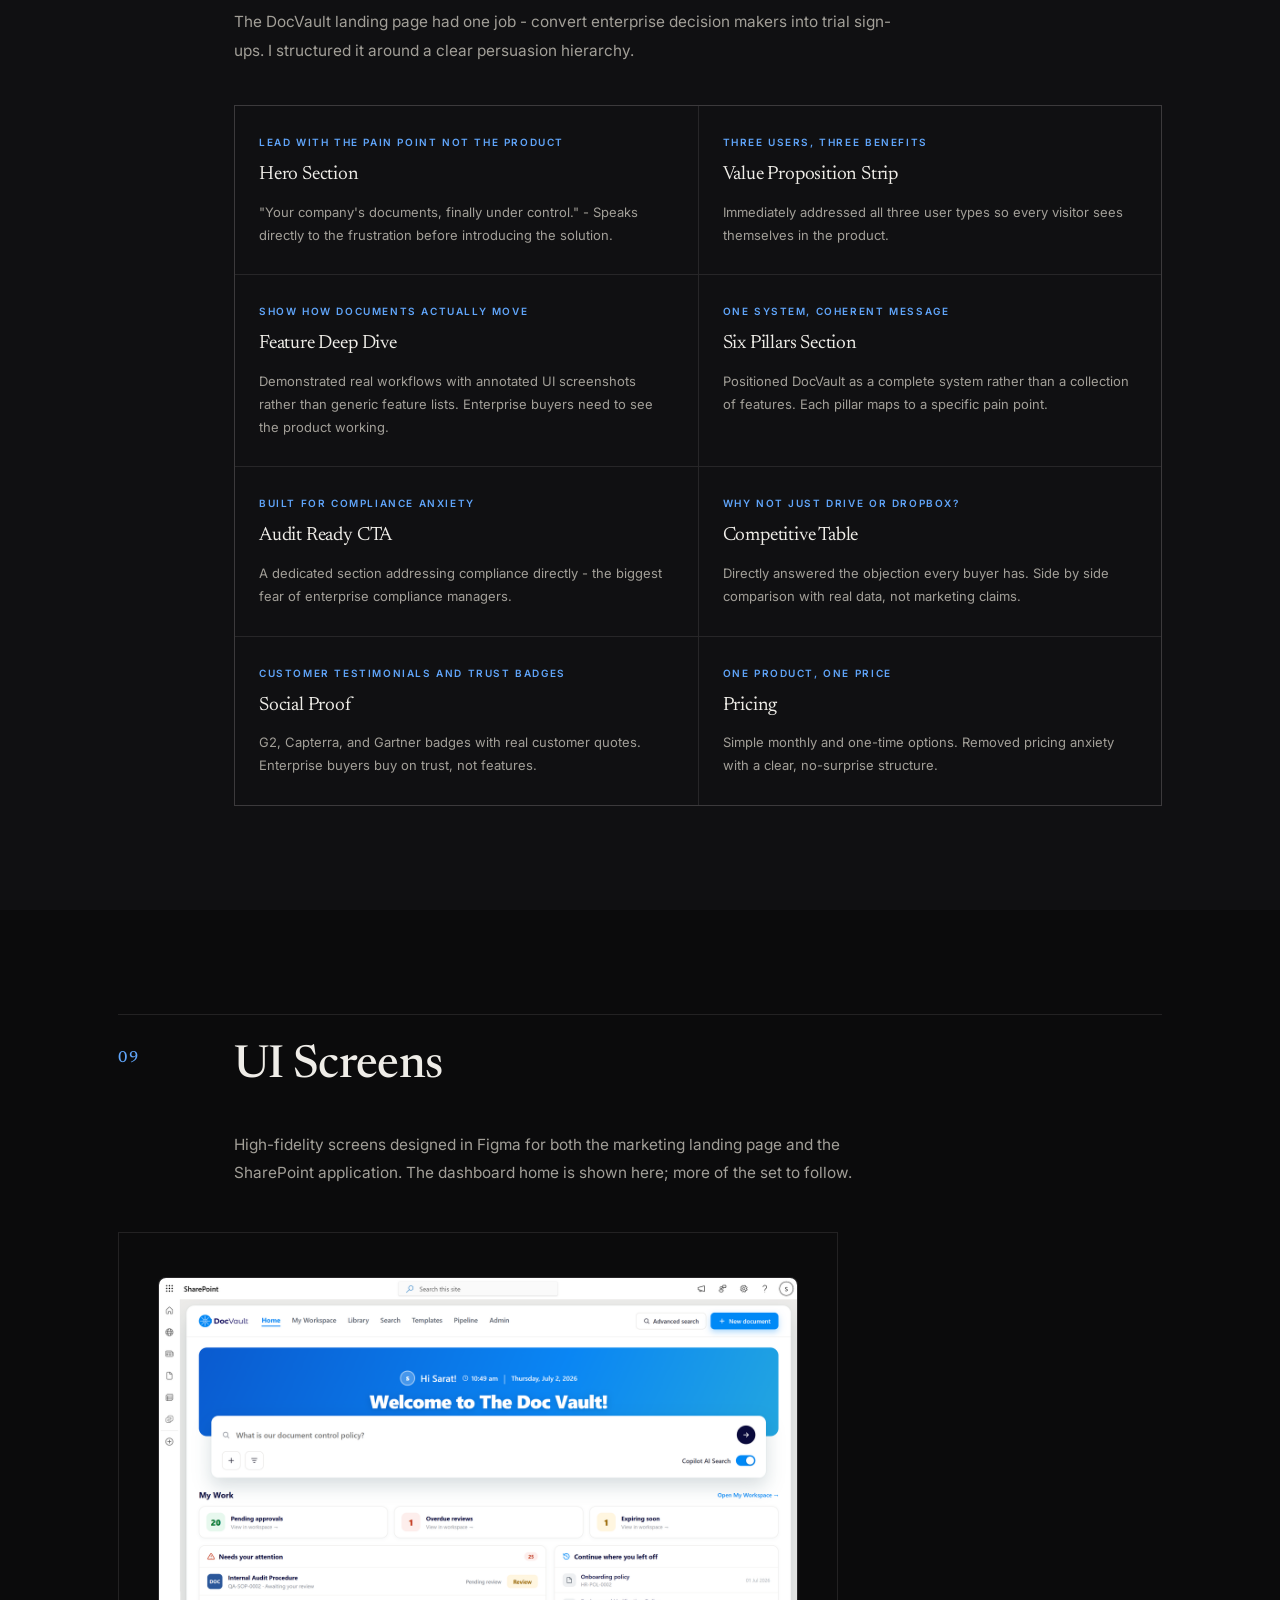
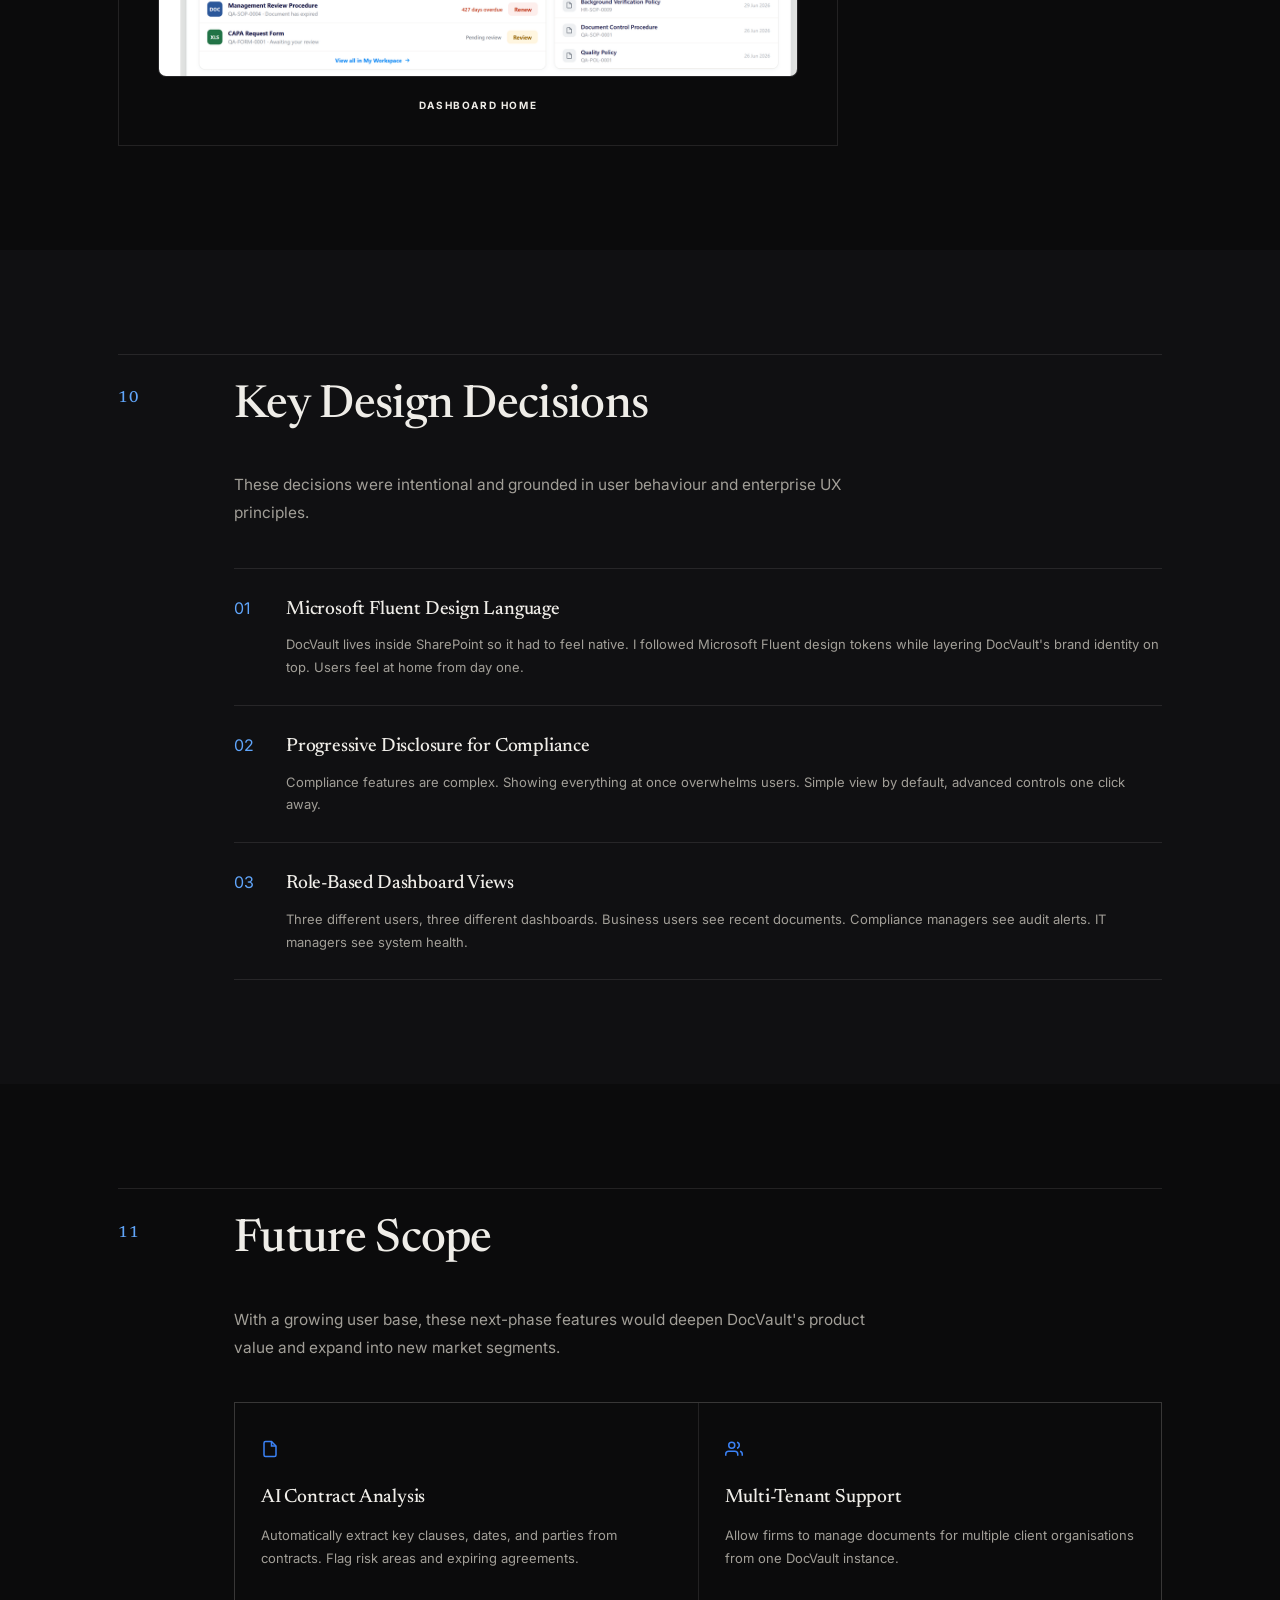
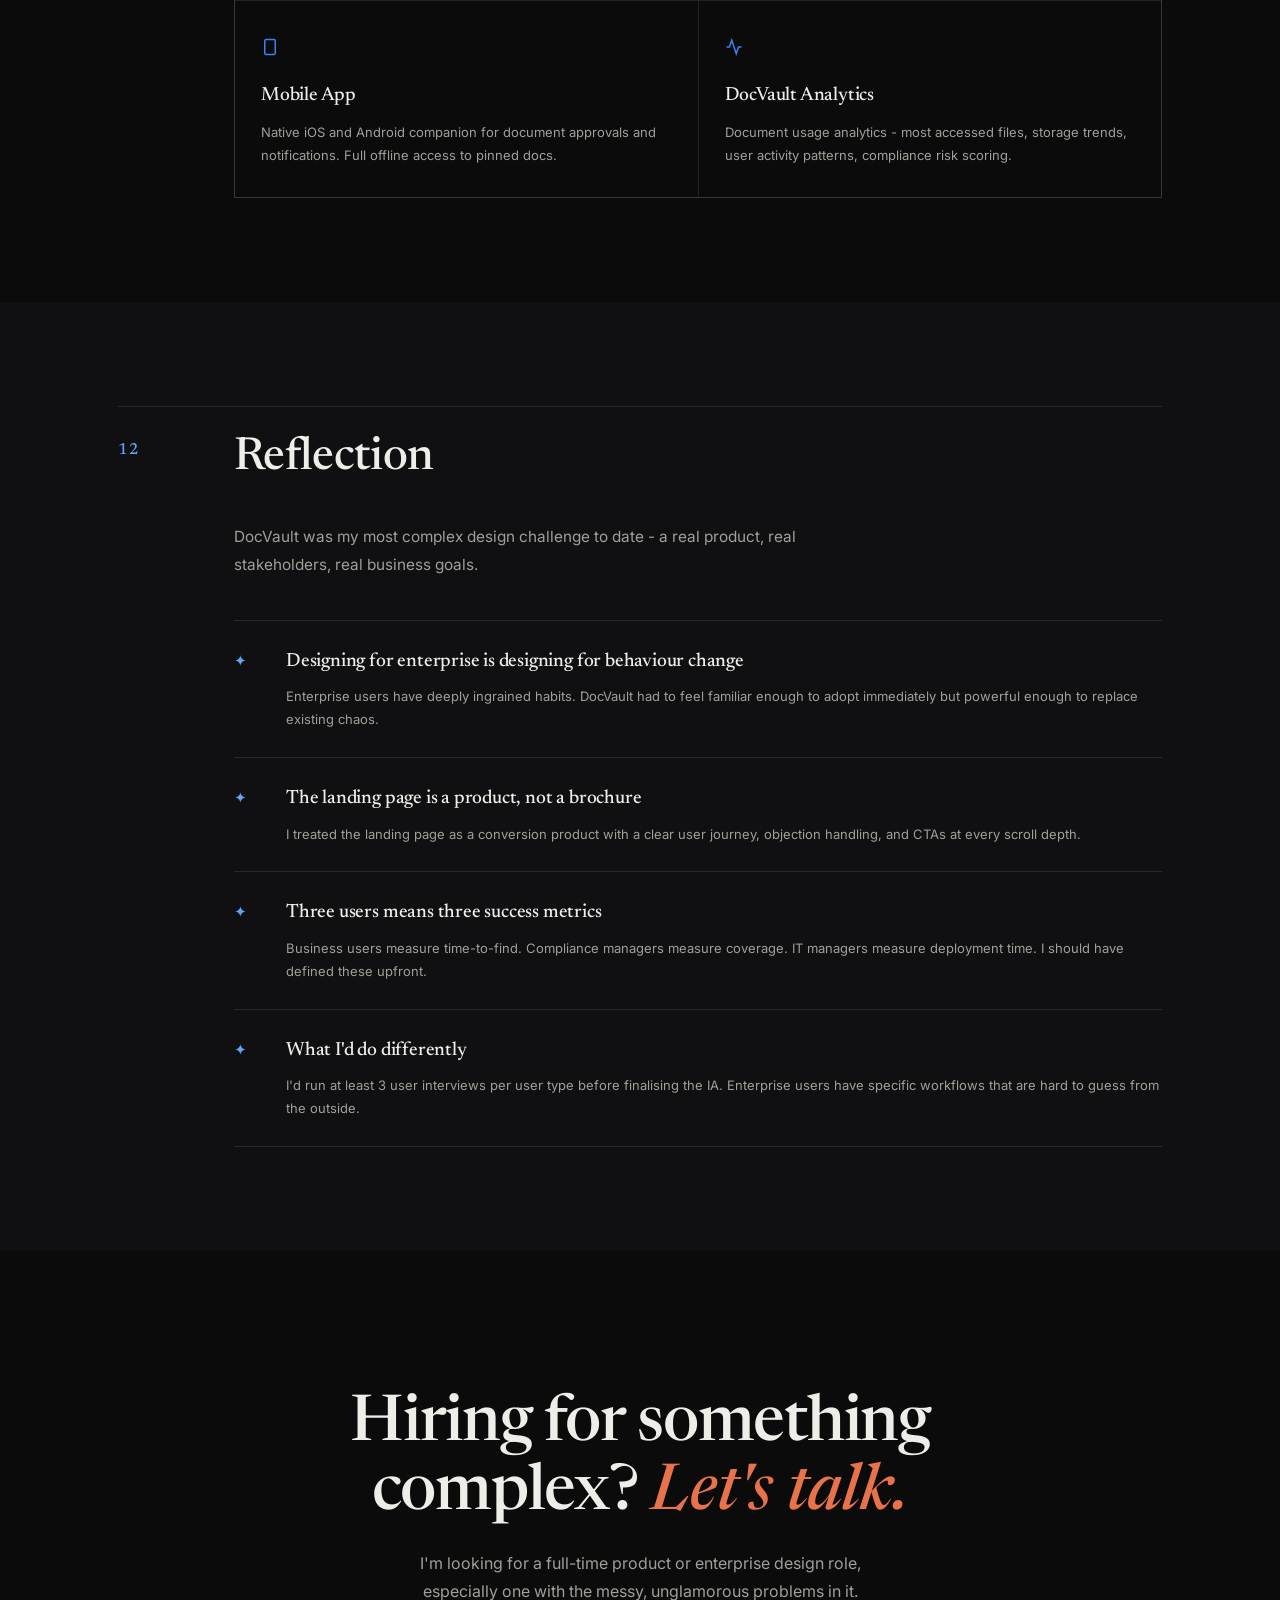
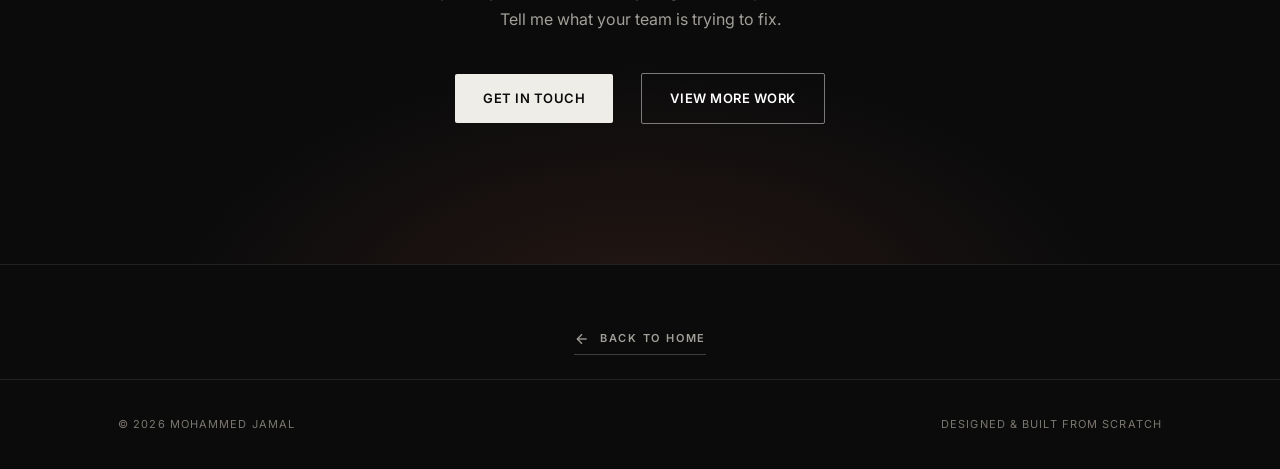
==== commit f213ac7b: "Ask for a role, not a project Every call to action read as freelance solicitation. The contact headi" ====
--- a/docvault.html
+++ b/docvault.html
@@ -1095,8 +1095,12 @@
     <section class="contact">
         <div class="wrap">
             <div class="contact-inner rv">
-                <h2>Want to work <span class="gradient-text">together?</span></h2>
-                <p>Let's discuss how I can help with your next project.</p>
+                <h2>Hiring for something<br>complex? <span class="serif-em">Let's talk.</span></h2>
+                <p>
+                    I'm looking for a full-time product or enterprise design role, especially
+                    one with the messy, unglamorous problems in it. Tell me what your team
+                    is trying to fix.
+                </p>
                 <div class="contact-actions">
                     <a href="mailto:jamaluiux04@gmail.com" class="btn-primary">Get in Touch</a>
                     <a href="index.html" class="btn-secondary">View More Work</a>
--- a/css/styles.css
+++ b/css/styles.css
@@ -711,6 +711,36 @@
     transition: color .3s, transform .4s var(--ease);
 }
 .blog-card:hover .blog-arrow { color: var(--accent); transform: translate(4px, -4px); }
+
+/* ========================================
+   Chapter 06 - Field Notes
+   ======================================== */
+.photography { padding: var(--sec-y) 0; }
+
+.photo-grid {
+    display: grid;
+    grid-template-columns: repeat(3, 1fr);
+    gap: 28px;
+}
+.photo-item {
+    /* Instagram's portrait post ratio, so the frames crop as little as possible */
+    aspect-ratio: 4 / 5;
+    overflow: hidden;
+    background: var(--bg-2);
+    border: 1px solid var(--border);
+    opacity: .88;
+    transition: opacity .5s var(--ease), transform .5s var(--ease);
+}
+.photo-item:hover { opacity: 1; transform: scale(1.03); }
+.photo-item img {
+    width: 100%; height: 100%;
+    object-fit: cover; display: block;
+}
+
+.photo-note {
+    margin-top: 32px;
+    font-size: .875rem; color: var(--fg-2);
+}
 
 /* ========================================
    Contact
@@ -794,6 +824,7 @@
     .project-card { grid-template-columns: 56px 1fr 160px 32px; gap: 0 20px; }
     .sec-head, .premise-grid, .exp-entry, .toolkit { grid-template-columns: 56px 1fr; gap: 0 20px; }
     .blog-card { grid-template-columns: 56px 1fr 32px; gap: 0 20px; }
+    .photo-grid { gap: 24px; }
 }
 
 @media (max-width: 768px) {
@@ -820,6 +851,8 @@
     .project-visual { aspect-ratio: 16/10; width: 100%; order: 3; }
     .project-arrow-wrap { justify-content: flex-start; order: 4; }
 
+    .photo-grid { grid-template-columns: repeat(2, 1fr); gap: 24px; }
+
     .blog-card { grid-template-columns: 1fr; gap: 12px; padding: 28px 0; }
     .blog-card:hover { padding-left: 0; }
     .blog-arrow { justify-content: flex-start; padding-top: 0; }
@@ -835,6 +868,7 @@
 }
 
 @media (max-width: 480px) {
+    .photo-grid { grid-template-columns: 1fr; }
     .approach-steps { grid-template-columns: 1fr; }
     .step {
         border-right: none; padding: 28px 0 0 0 !important;
--- a/css/case-study.css
+++ b/css/case-study.css
@@ -145,6 +145,17 @@
     font-size: clamp(1.9rem, 3.6vw, 2.85rem);
     font-weight: var(--fw-display); letter-spacing: -.015em; line-height: 1.1;
 }
+/* A worded label (Convergent, Feature Preferences) is far wider than the
+   88px number gutter, and was overflowing its cell into the title. Stack it
+   above the title in column two instead - the title keeps the same left
+   edge as every numbered section, so the rhythm is unchanged. */
+.cs-head-worded .sec-label {
+    grid-column: 2;
+    padding-top: 0;
+    margin-bottom: 10px;
+}
+.cs-head-worded .sec-title { grid-column: 2; }
+
 .cs-body {
     font-size: clamp(.9375rem, 1.2vw, 1.0625rem);
     color: var(--fg-2); line-height: 1.85;
@@ -910,6 +921,10 @@
     .cs-section { padding: 72px 0; }
     .cs-section-head { grid-template-columns: 1fr; gap: 0; margin-bottom: 32px; }
     .cs-section-head .sec-label { margin-bottom: 14px; padding-top: 0; }
+    /* the grid is single-column here, so a grid-column:2 would spawn an
+       implicit second column and push these out of the text edge */
+    .cs-head-worded .sec-label,
+    .cs-head-worded .sec-title { grid-column: 1; }
 
     .cs-body,
     .cs-meta-grid,
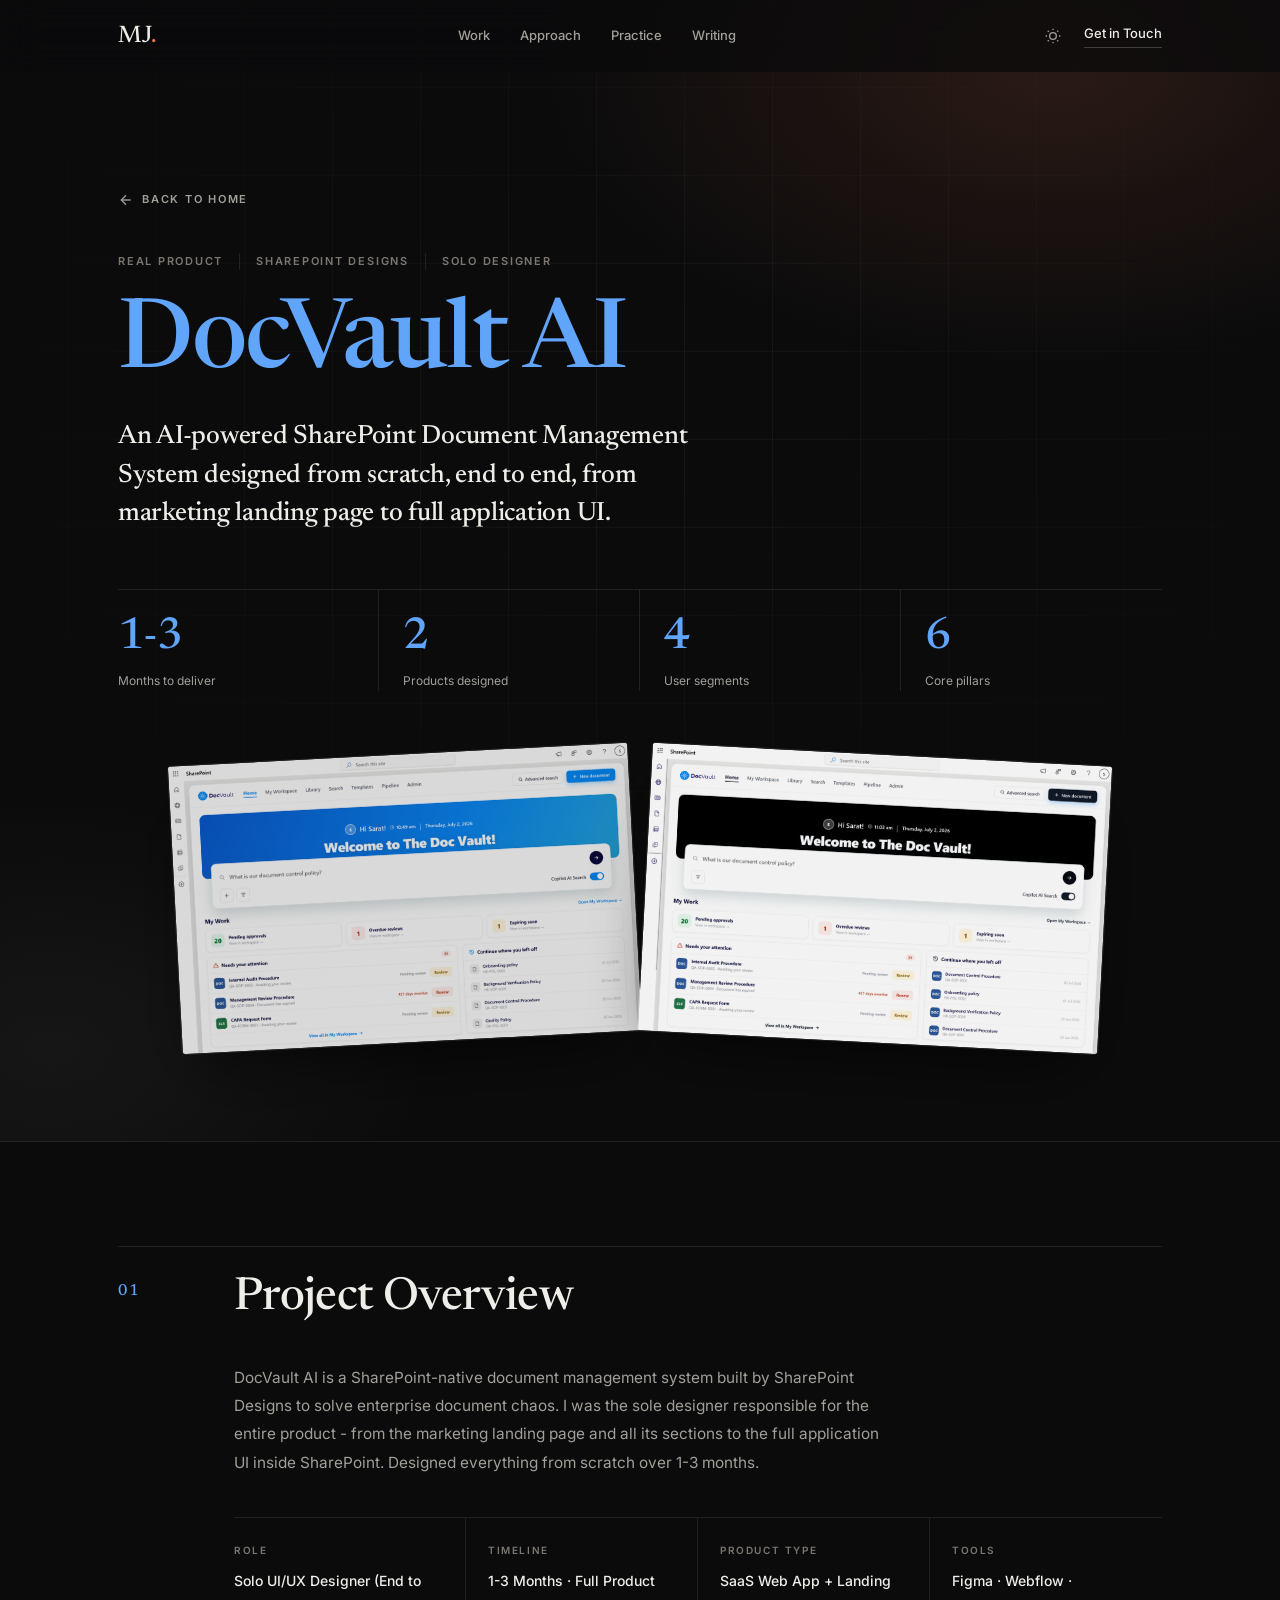
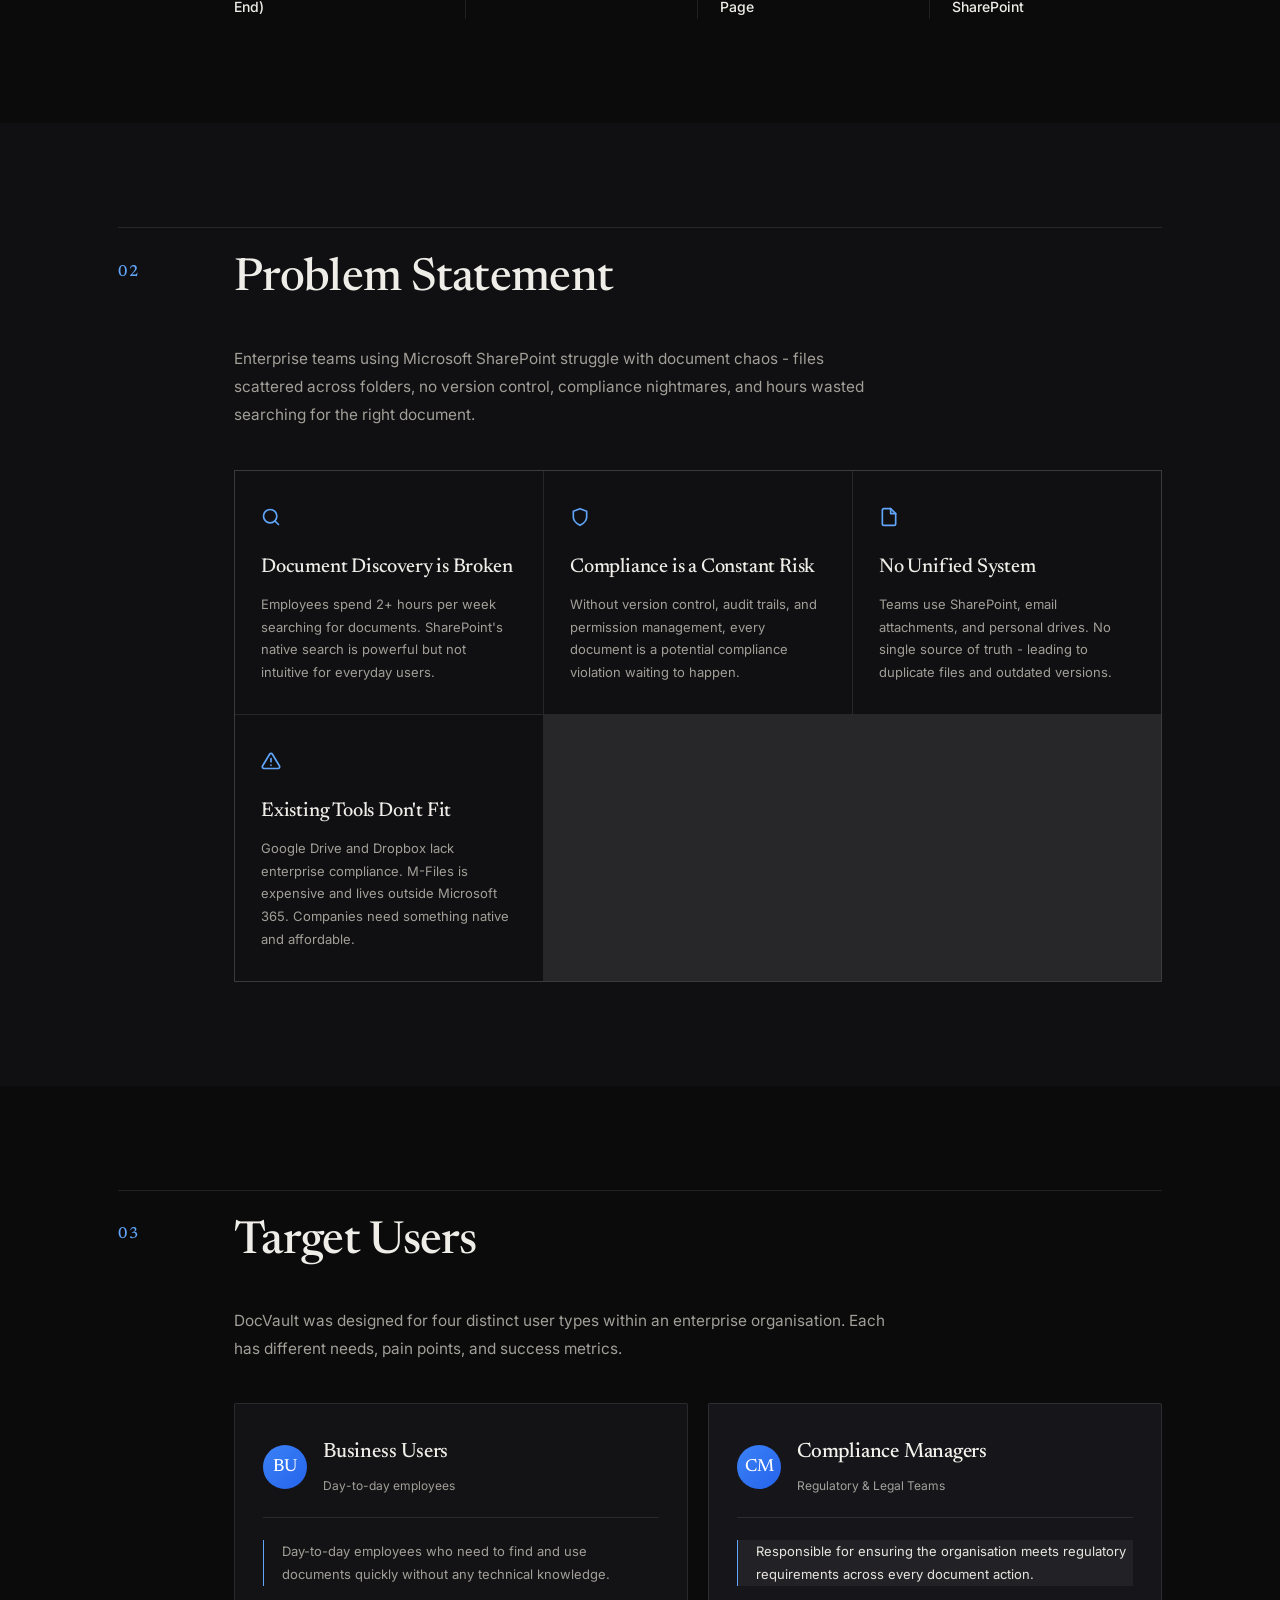
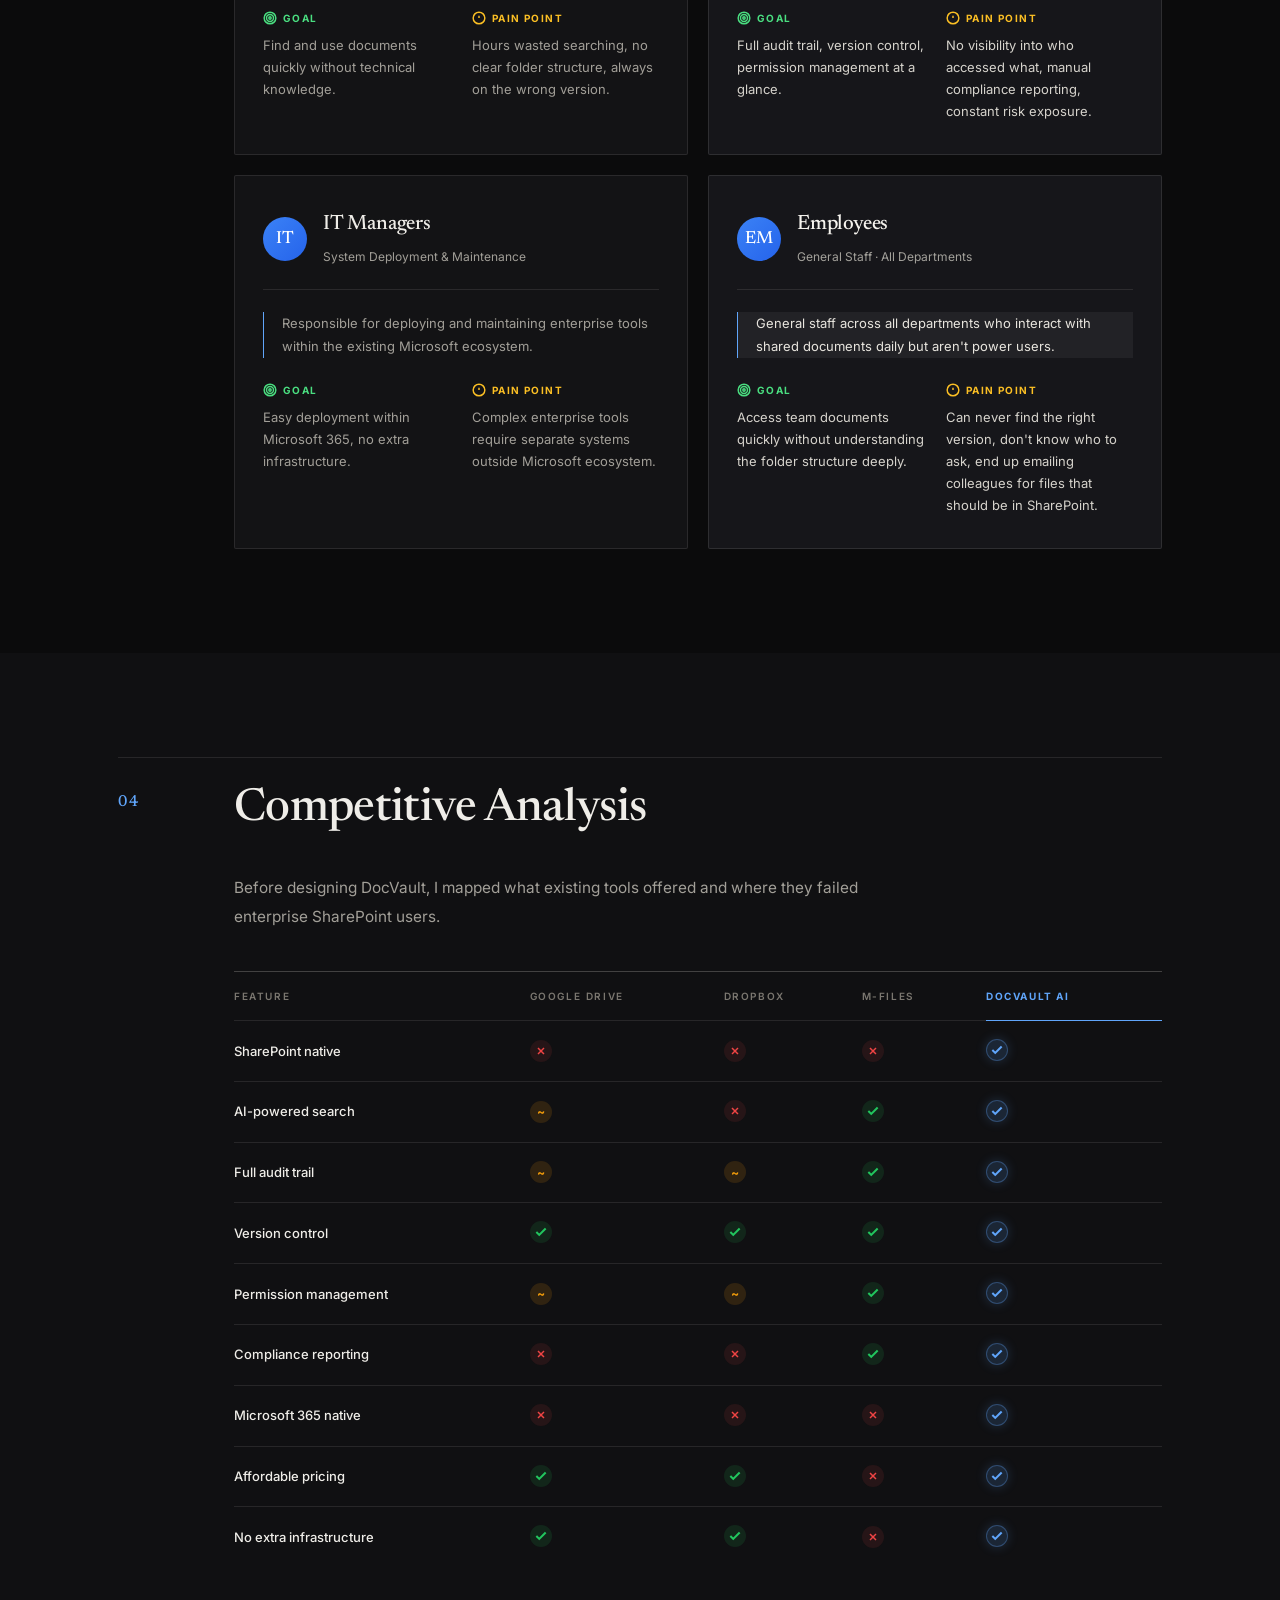
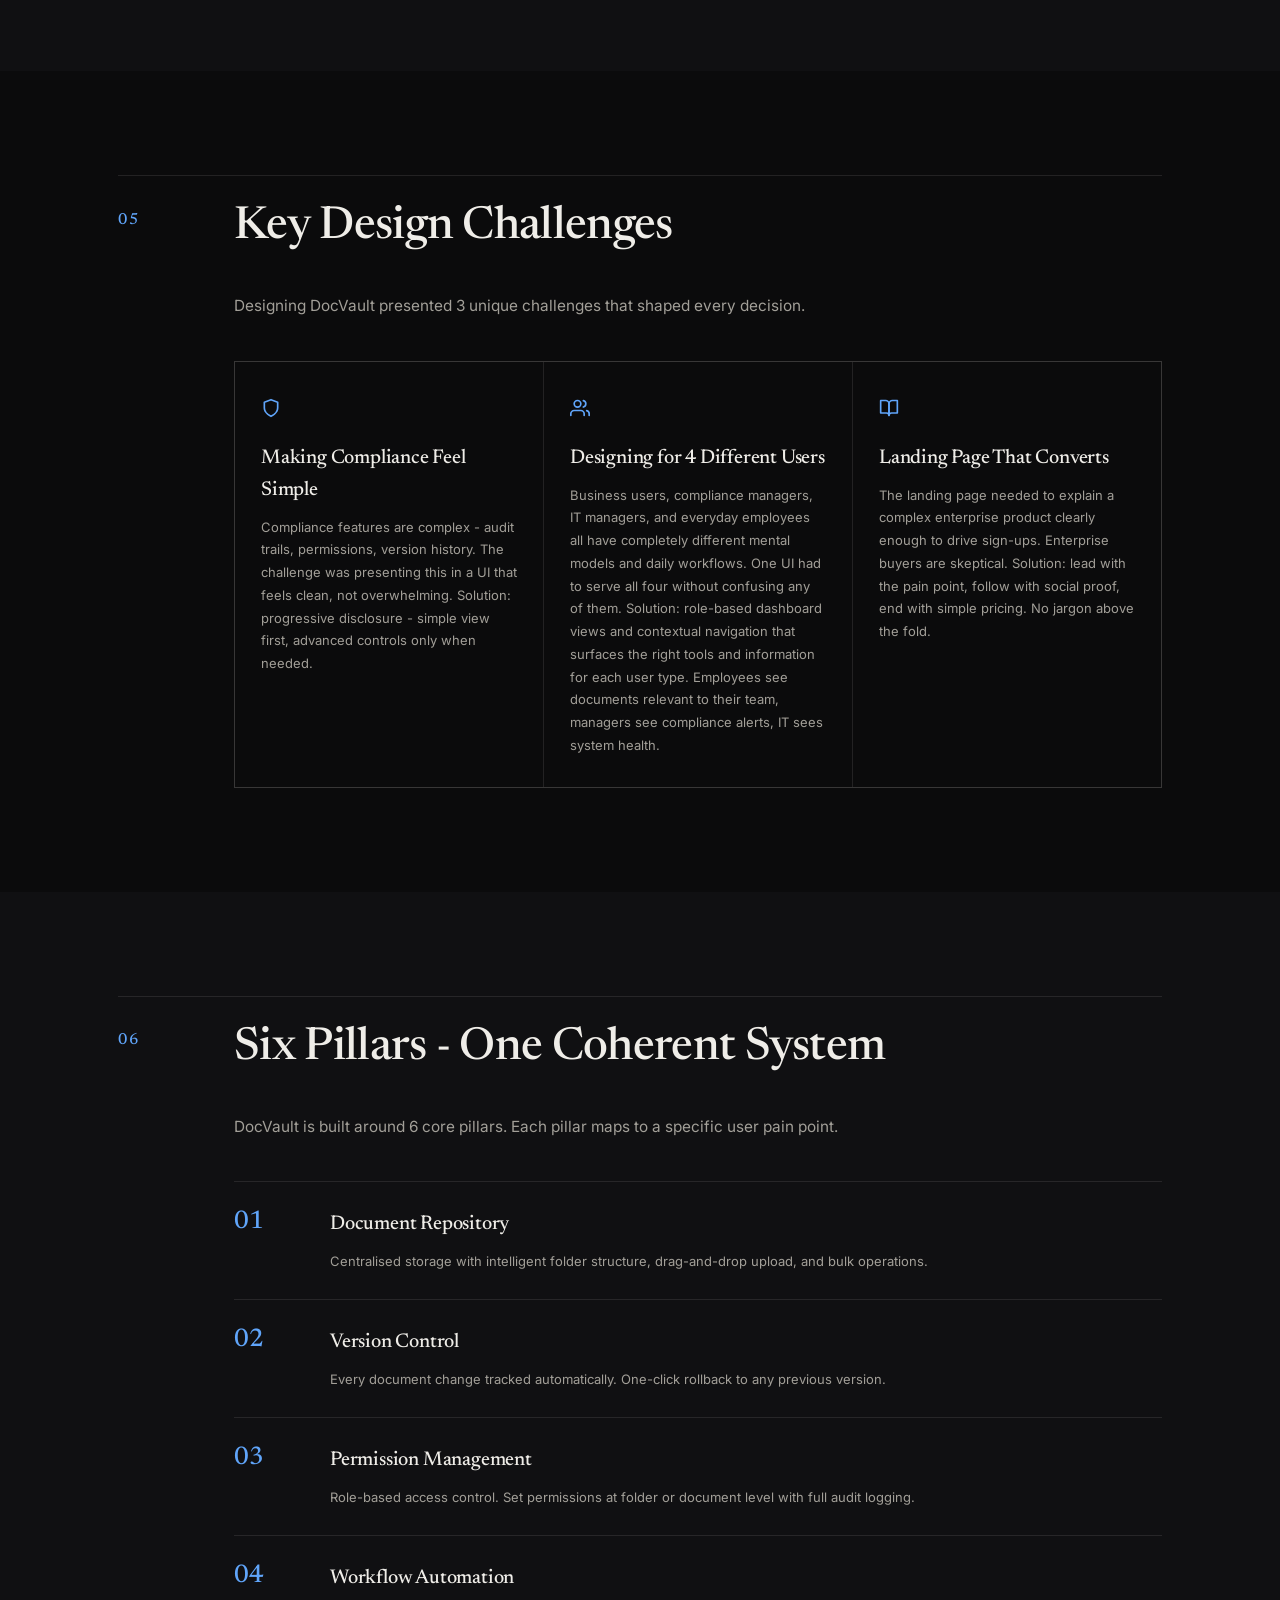
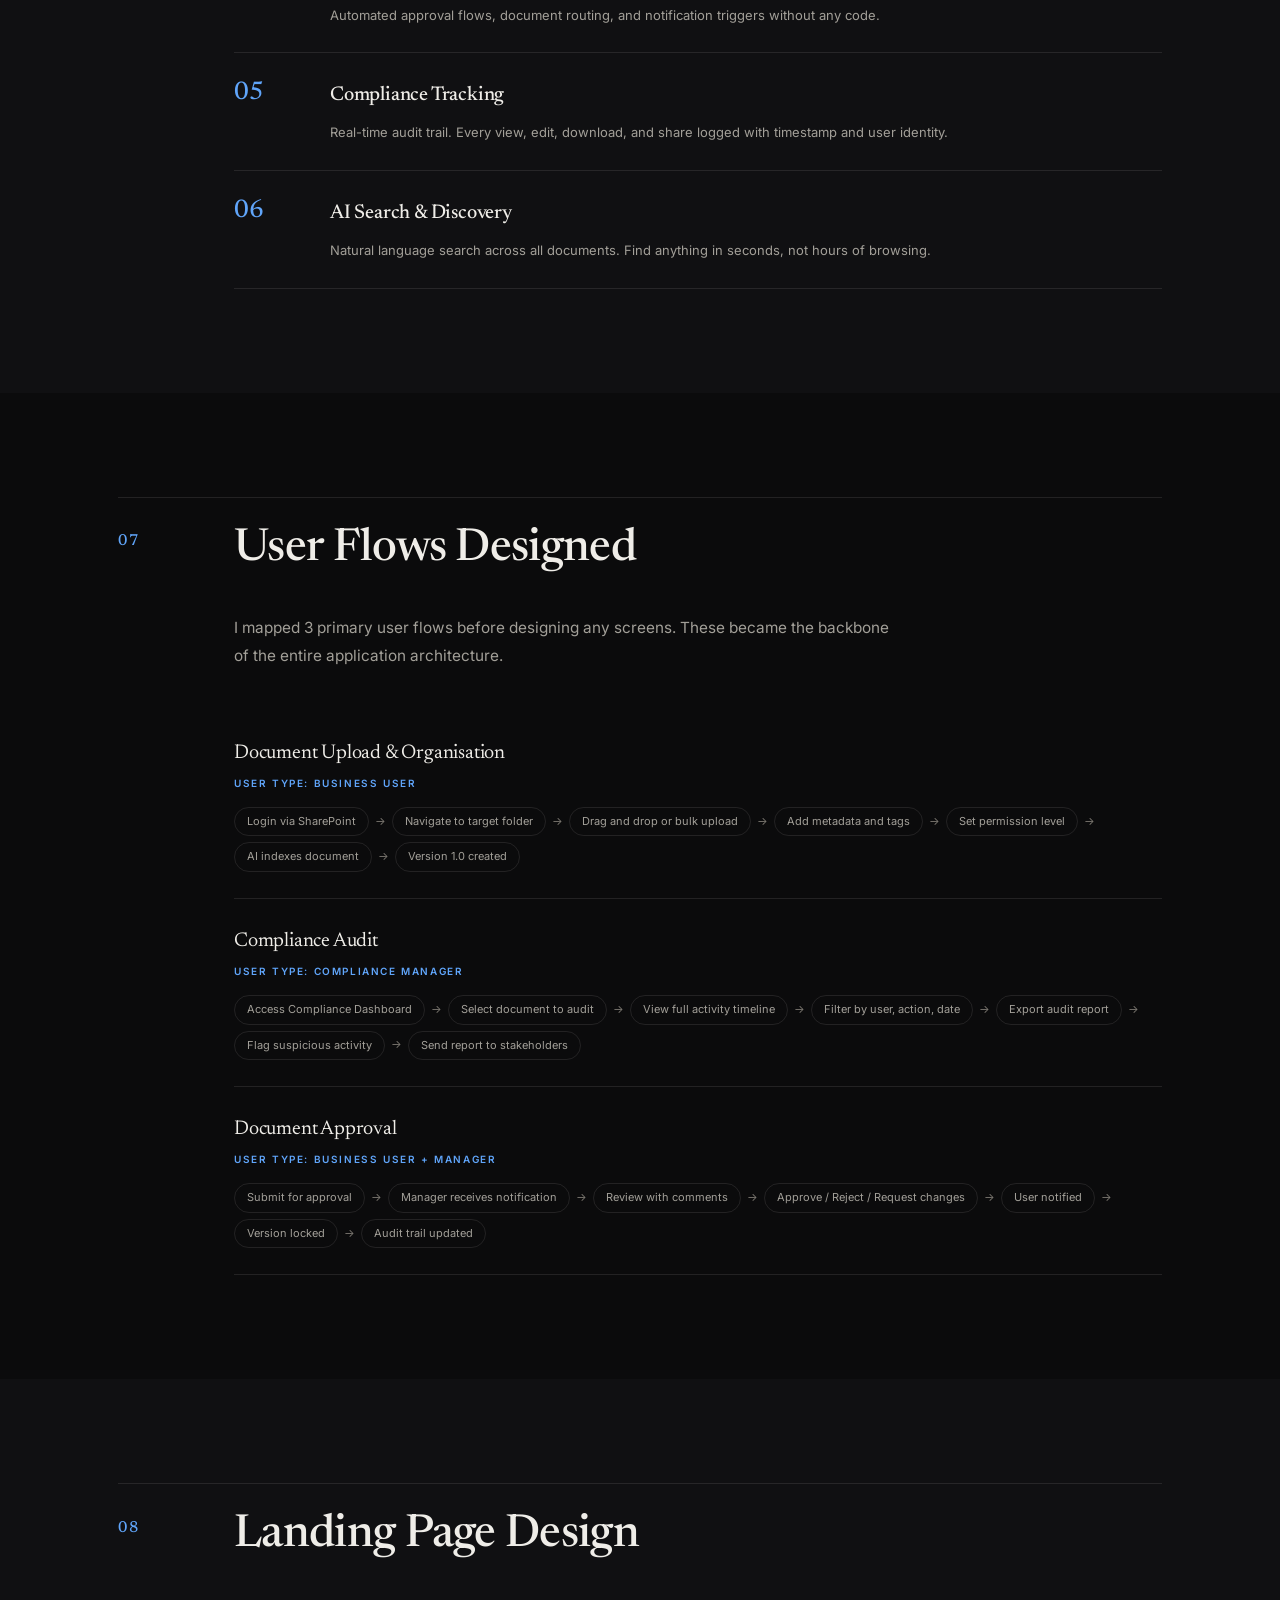
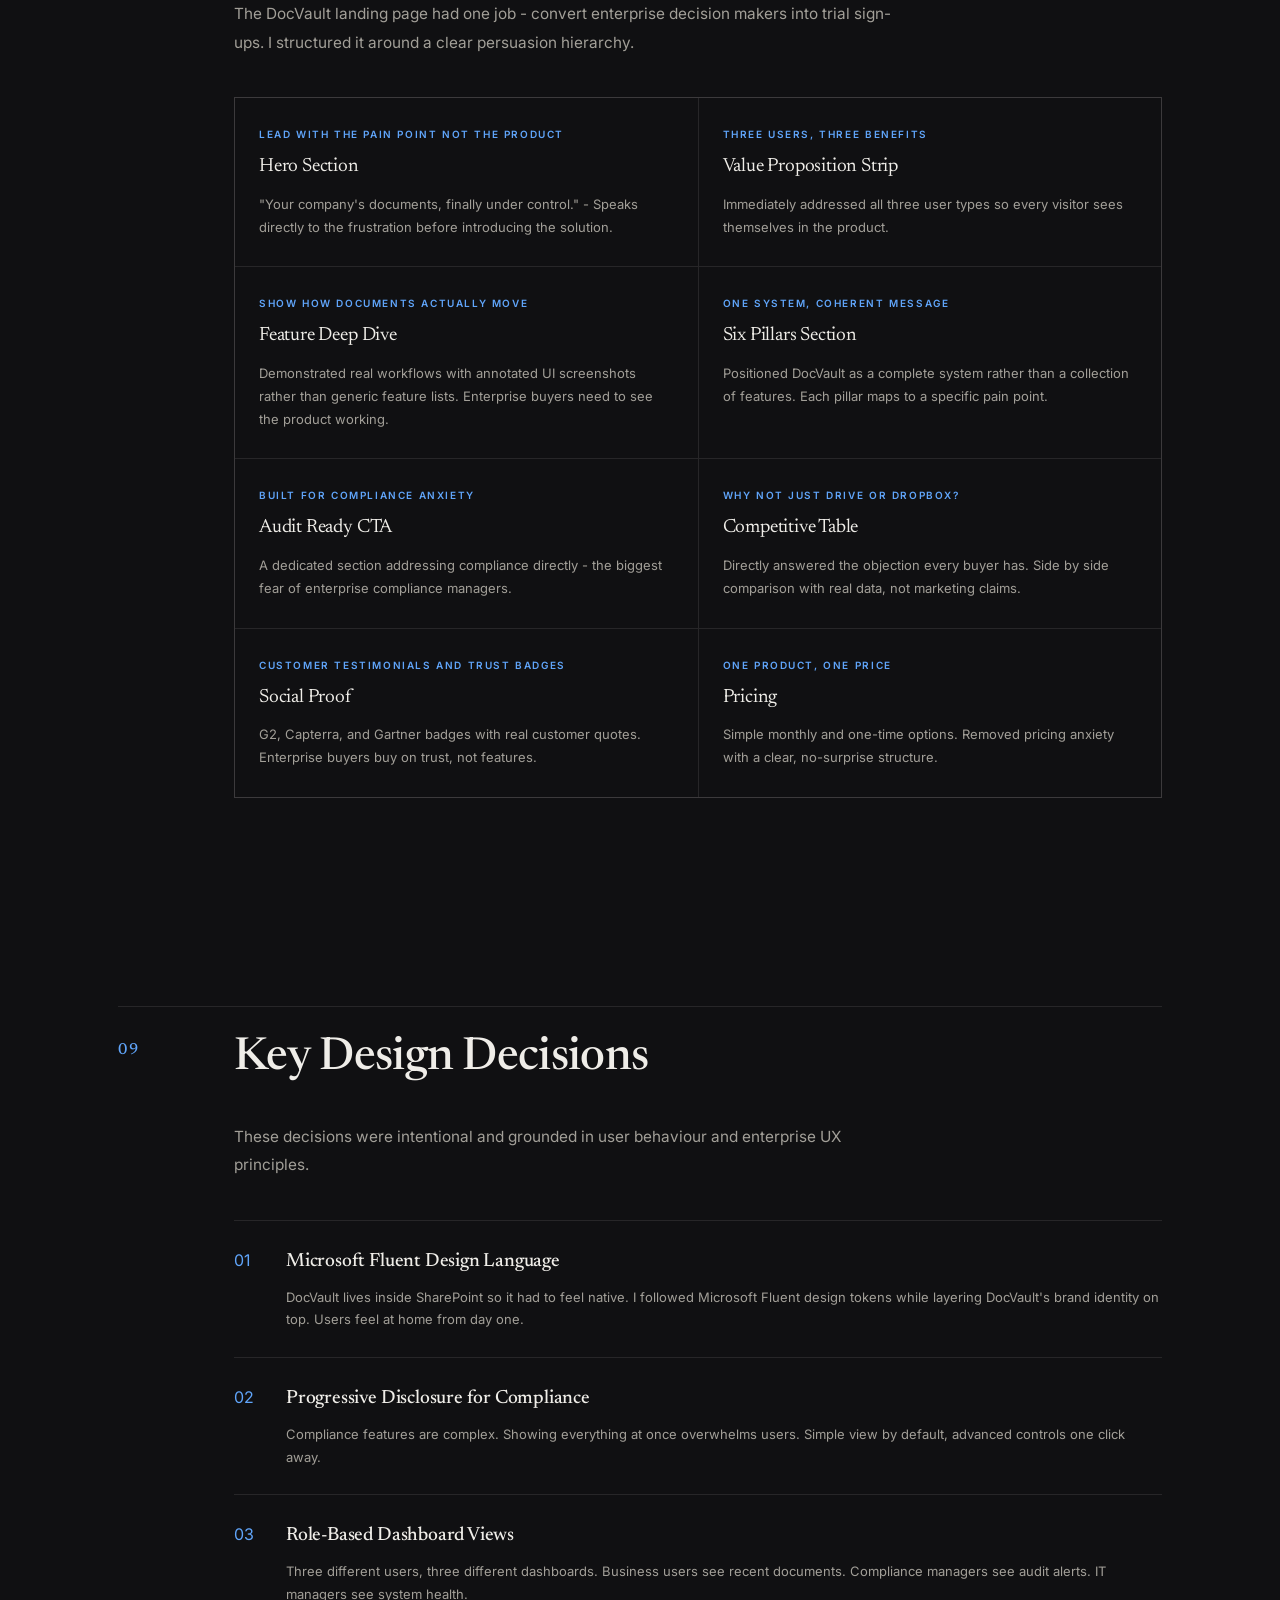
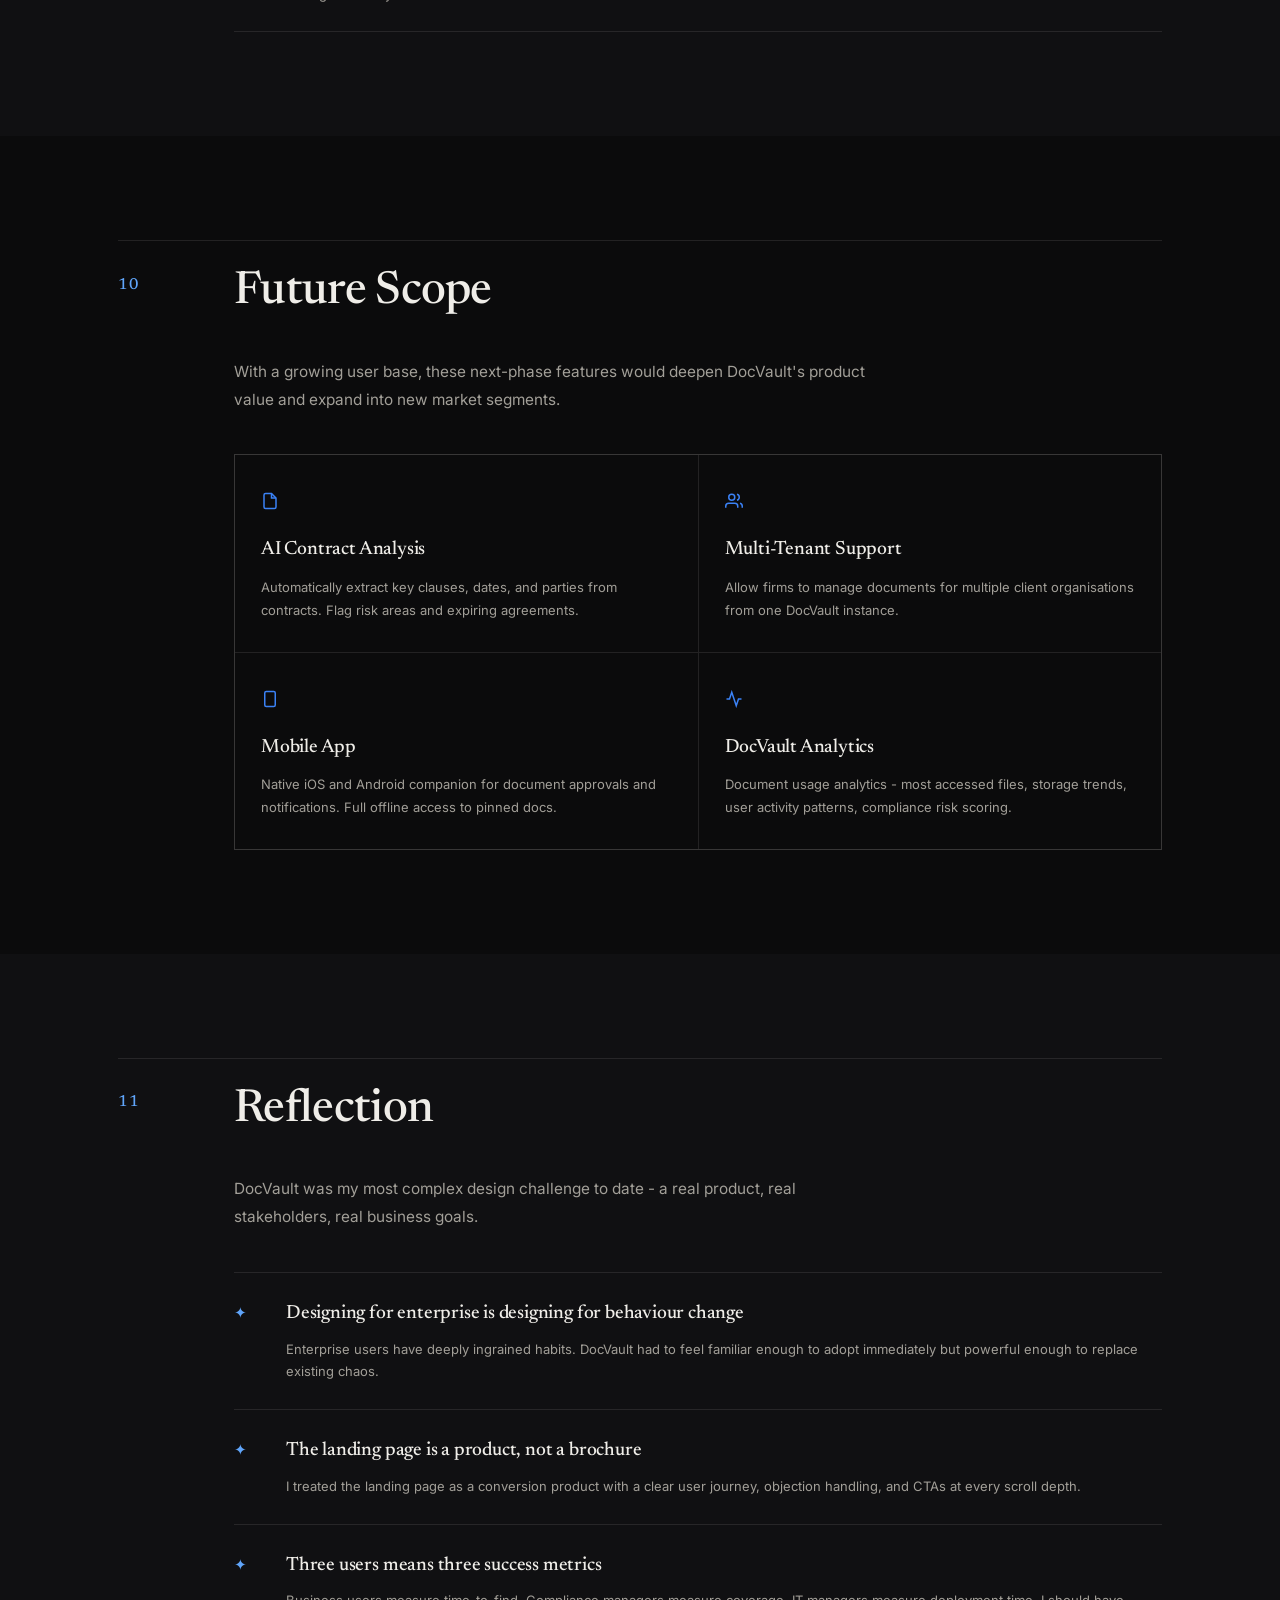
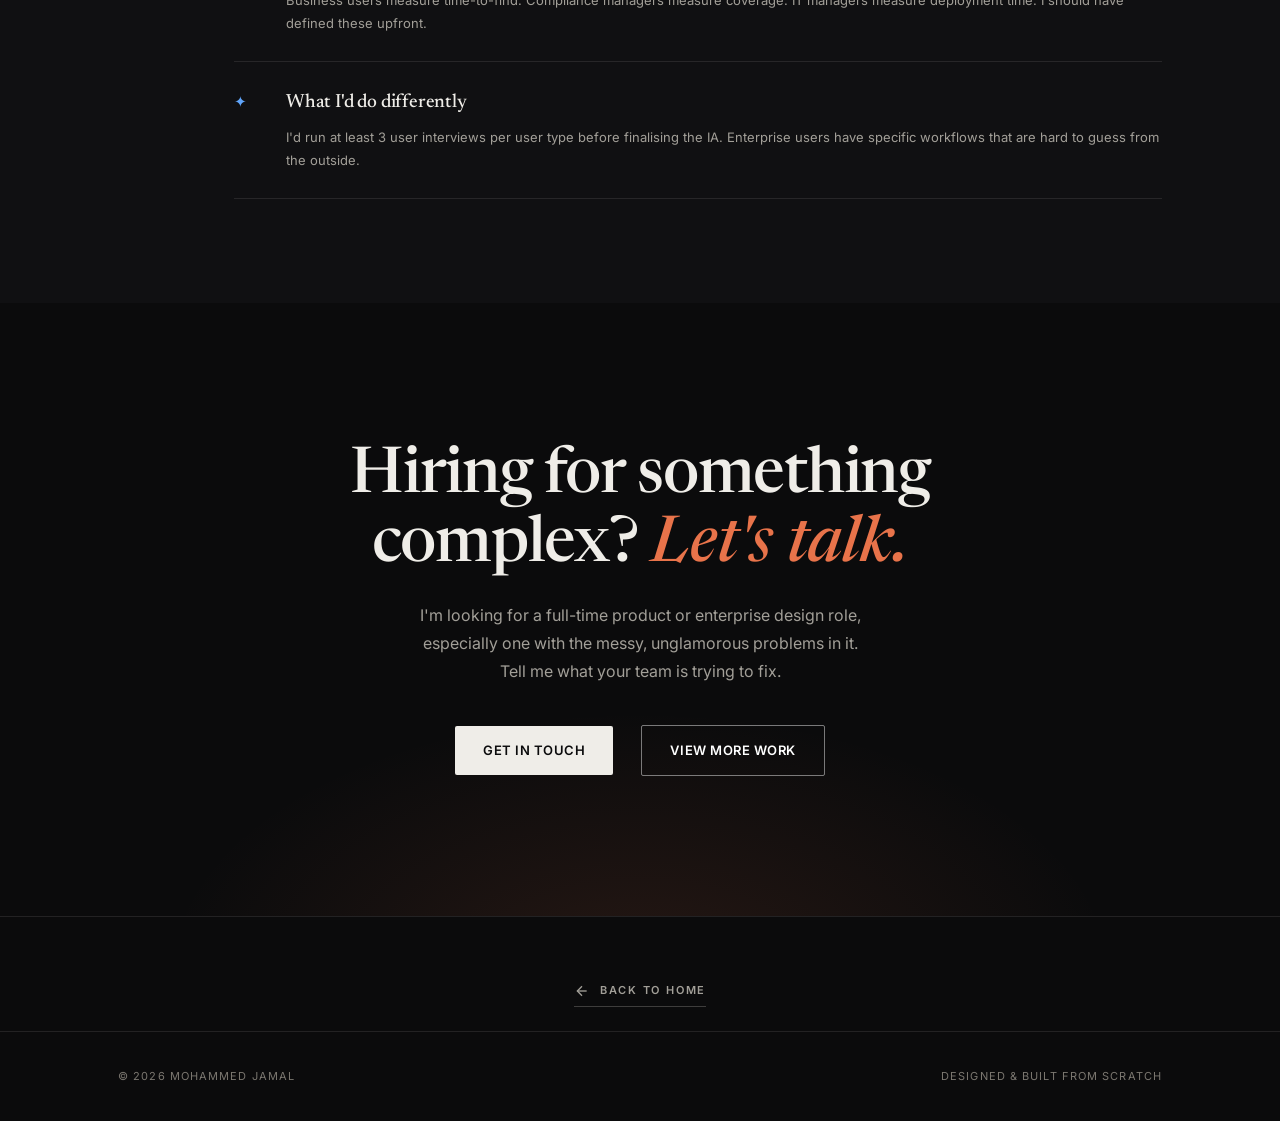
==== commit 55bd039b: "Update the resume and settle the DocVault case study The comparison table drew its DocVault ticks fr" ====
--- a/docvault.html
+++ b/docvault.html
@@ -129,72 +129,6 @@
             font-size: .8rem; color: var(--fg-2); line-height: 1.65; margin: 0;
         }
 
-        /* Desktop screen placeholders (wider than phone) */
-        .dv-screens-grid {
-            display: grid;
-            /* single screen for now - the rest of the set is not exported yet */
-            grid-template-columns: 1fr;
-            max-width: 720px;
-            border-top: 1px solid var(--border);
-            border-left: 1px solid var(--border);
-            margin-top: 40px;
-            background: var(--bg);
-        }
-        .dv-screen-item {
-            border-right: 1px solid var(--border);
-            border-bottom: 1px solid var(--border);
-            background: var(--bg-2);
-            display: flex; flex-direction: column;
-            align-items: center;
-            padding: 40px 24px 30px; gap: 20px;
-            transition: background-color 0.3s var(--ease);
-        }
-        .dv-screen-item:hover { background-color: var(--surface); }
-        .dv-screen-placeholder {
-            width: 100%; max-width: 640px;
-            aspect-ratio: 16 / 10;
-            background: var(--bg);
-            border: 1px solid var(--border);
-            border-radius: 12px;
-            display: flex; flex-direction: column;
-            justify-content: center; align-items: center;
-            position: relative; cursor: pointer;
-            overflow: hidden;
-            transition: border-color 0.3s, background-color 0.3s;
-        }
-        .dv-screen-placeholder:hover {
-            border-color: var(--card-hover-border);
-            box-shadow: var(--card-hover-shadow);
-        }
-        .dv-screen-placeholder .card-uploaded-image {
-            position: absolute; top: 0; left: 0;
-            width: 100%; height: 100%;
-            object-fit: cover; z-index: 2;
-            pointer-events: none;
-        }
-        .dv-screen-placeholder.has-image:hover .card-hover-overlay { opacity: 1; }
-        .dv-placeholder-icon {
-            width: 44px; height: 44px; border-radius: 10px;
-            background: rgba(37, 99, 235, 0.08);
-            border: 1px solid var(--border);
-            display: flex; align-items: center; justify-content: center;
-            color: #2563EB; margin-bottom: 8px;
-        }
-        [data-theme="dark"] .dv-placeholder-icon {
-            background: rgba(96, 165, 250, 0.08);
-            color: #60A5FA;
-        }
-        .dv-placeholder-text {
-            font-size: .6rem; color: var(--fg-3); margin: 0;
-            text-transform: uppercase; letter-spacing: .06em;
-        }
-        .dv-screen-meta { text-align: center; pointer-events: none; }
-        .dv-screen-title {
-            font-size: .68rem; font-weight: 700;
-            text-transform: uppercase; letter-spacing: .08em;
-            color: var(--fg); margin: 0;
-        }
-
         /* Hero image (desktop mockup - wider) */
         .dv-hero-image-wrap {
             display: flex; justify-content: center; align-items: center;
@@ -228,7 +162,6 @@
 
         @media (max-width: 768px) {
             .dv-landing-grid { grid-template-columns: 1fr; }
-            .dv-screens-grid { grid-template-columns: 1fr; }
             .dv-hero-device img { width: 260px; }
             .dv-hero-image-wrap { gap: 12px; }
         }
@@ -319,41 +252,21 @@
         [data-theme="dark"] .dv-table td.cs-table-highlight {
             background: transparent !important;
         }
-        .dv-table .cs-table-highlight .cell-status.yes,
+        /* Keep the DocVault column on its own blue - var(--glow) is the
+           site accent and was painting these circles orange */
+        .dv-table .cs-table-highlight .cell-status.yes {
+            background: rgba(37, 99, 235, 0.15);
+            border: 1px solid rgba(37, 99, 235, 0.3);
+            color: #2563EB;
+            border-radius: 50%;
+            box-shadow: none;
+        }
         [data-theme="dark"] .dv-table .cs-table-highlight .cell-status.yes {
-            background: var(--glow);
-            color: var(--gradient-1);
-            box-shadow: none;
-        }
-
-        .dv-screens-grid { background: var(--bg); margin-top: 44px; }
-        .dv-screen-item { background: transparent; padding: 44px 24px 32px; }
-        .dv-screen-item:hover { background-color: var(--bg-2); }
-        .dv-screen-placeholder {
-            background: var(--bg-2);
-            border-radius: 8px;
-        }
-        /* Full-page screenshots are tall - anchor the crop to the top so the
-           header and hero stay recognisable in the thumbnail */
-        .dv-screen-placeholder .card-uploaded-image { object-position: top; }
-        .dv-screen-placeholder:hover {
-            border-color: var(--border-strong);
-            box-shadow: none;
-        }
-        .dv-placeholder-icon,
-        [data-theme="dark"] .dv-placeholder-icon {
-            width: 40px; height: 40px; border-radius: 2px;
-            background: none; border: 1px solid var(--border);
-            color: var(--gradient-1);
-        }
-        .dv-placeholder-text {
-            letter-spacing: .16em; font-size: .625rem;
-        }
-        .dv-screen-title {
-            font-size: .625rem; letter-spacing: .16em;
-        }
-
-        .dv-hero-image-wrap { justify-content: flex-start; margin-top: 64px; gap: 0; }
+            background: rgba(96, 165, 250, 0.15);
+            border: 1px solid rgba(96, 165, 250, 0.3);
+            color: #60A5FA;
+        }
+
         /* 16:10 viewport crops - wider than the old 380px so the UI stays legible */
         .dv-hero-device img {
             width: clamp(300px, 38vw, 520px);
@@ -953,33 +866,11 @@
         </div>
     </section>
 
-    <!-- 09 UI Screens -->
-    <section class="cs-section">
+    <!-- 09 Design Decisions -->
+    <section class="cs-section cs-section-alt">
         <div class="wrap">
             <div class="cs-section-head rv">
                 <span class="sec-label">09</span>
-                <h2 class="sec-title">UI Screens</h2>
-            </div>
-            <p class="cs-body rv">High-fidelity screens designed in Figma for both the marketing landing page and the SharePoint application. The dashboard home is shown here; more of the set to follow.</p>
-            <div class="dv-screens-grid rv">
-                <div class="dv-screen-item">
-                    <div class="dv-screen-placeholder has-image">
-                        <img class="card-uploaded-image" src="assets/docvault/docvault_dashboard_home.png" alt="DocVault AI dashboard home" style="display:block">
-                        <div class="card-hover-overlay">
-                            <span>View full screen</span>
-                        </div>
-                    </div>
-                    <div class="dv-screen-meta"><h3 class="dv-screen-title">Dashboard Home</h3></div>
-                </div>
-            </div>
-        </div>
-    </section>
-
-    <!-- 10 Design Decisions -->
-    <section class="cs-section cs-section-alt">
-        <div class="wrap">
-            <div class="cs-section-head rv">
-                <span class="sec-label">10</span>
                 <h2 class="sec-title">Key Design Decisions</h2>
             </div>
             <p class="cs-body rv">These decisions were intentional and grounded in user behaviour and enterprise UX principles.</p>
@@ -1009,11 +900,11 @@
         </div>
     </section>
 
-    <!-- 11 Future Scope -->
+    <!-- 10 Future Scope -->
     <section class="cs-section">
         <div class="wrap">
             <div class="cs-section-head rv">
-                <span class="sec-label">11</span>
+                <span class="sec-label">10</span>
                 <h2 class="sec-title">Future Scope</h2>
             </div>
             <p class="cs-body rv">With a growing user base, these next-phase features would deepen DocVault's product value and expand into new market segments.</p>
@@ -1050,11 +941,11 @@
         </div>
     </section>
 
-    <!-- 12 Reflection -->
+    <!-- 11 Reflection -->
     <section class="cs-section cs-section-alt">
         <div class="wrap">
             <div class="cs-section-head rv">
-                <span class="sec-label">12</span>
+                <span class="sec-label">11</span>
                 <h2 class="sec-title">Reflection</h2>
             </div>
             <p class="cs-body rv">DocVault was my most complex design challenge to date - a real product, real stakeholders, real business goals.</p>
@@ -1128,34 +1019,5 @@
 
     <script src="js/script.js"></script>
 
-    <script>
-        document.addEventListener('DOMContentLoaded', () => {
-            const lightbox = document.getElementById('lightbox');
-            if (lightbox) {
-                const lightboxImg = document.getElementById('lightbox-img');
-                const lightboxClose = lightbox.querySelector('.lightbox-close');
-
-                document.querySelectorAll('.dv-screen-placeholder.has-image').forEach(card => {
-                    card.addEventListener('click', () => {
-                        const img = card.querySelector('.card-uploaded-image');
-                        if (img && img.src) {
-                            lightboxImg.src = img.src;
-                            lightbox.classList.add('active');
-                            document.body.style.overflow = 'hidden';
-                        }
-                    });
-                });
-
-                const closeLightbox = () => {
-                    lightbox.classList.remove('active');
-                    document.body.style.overflow = '';
-                };
-
-                if (lightboxClose) lightboxClose.addEventListener('click', closeLightbox);
-                lightbox.addEventListener('click', closeLightbox);
-                if (lightboxImg) lightboxImg.addEventListener('click', (e) => e.stopPropagation());
-            }
-        });
-    </script>
 </body>
 </html>
